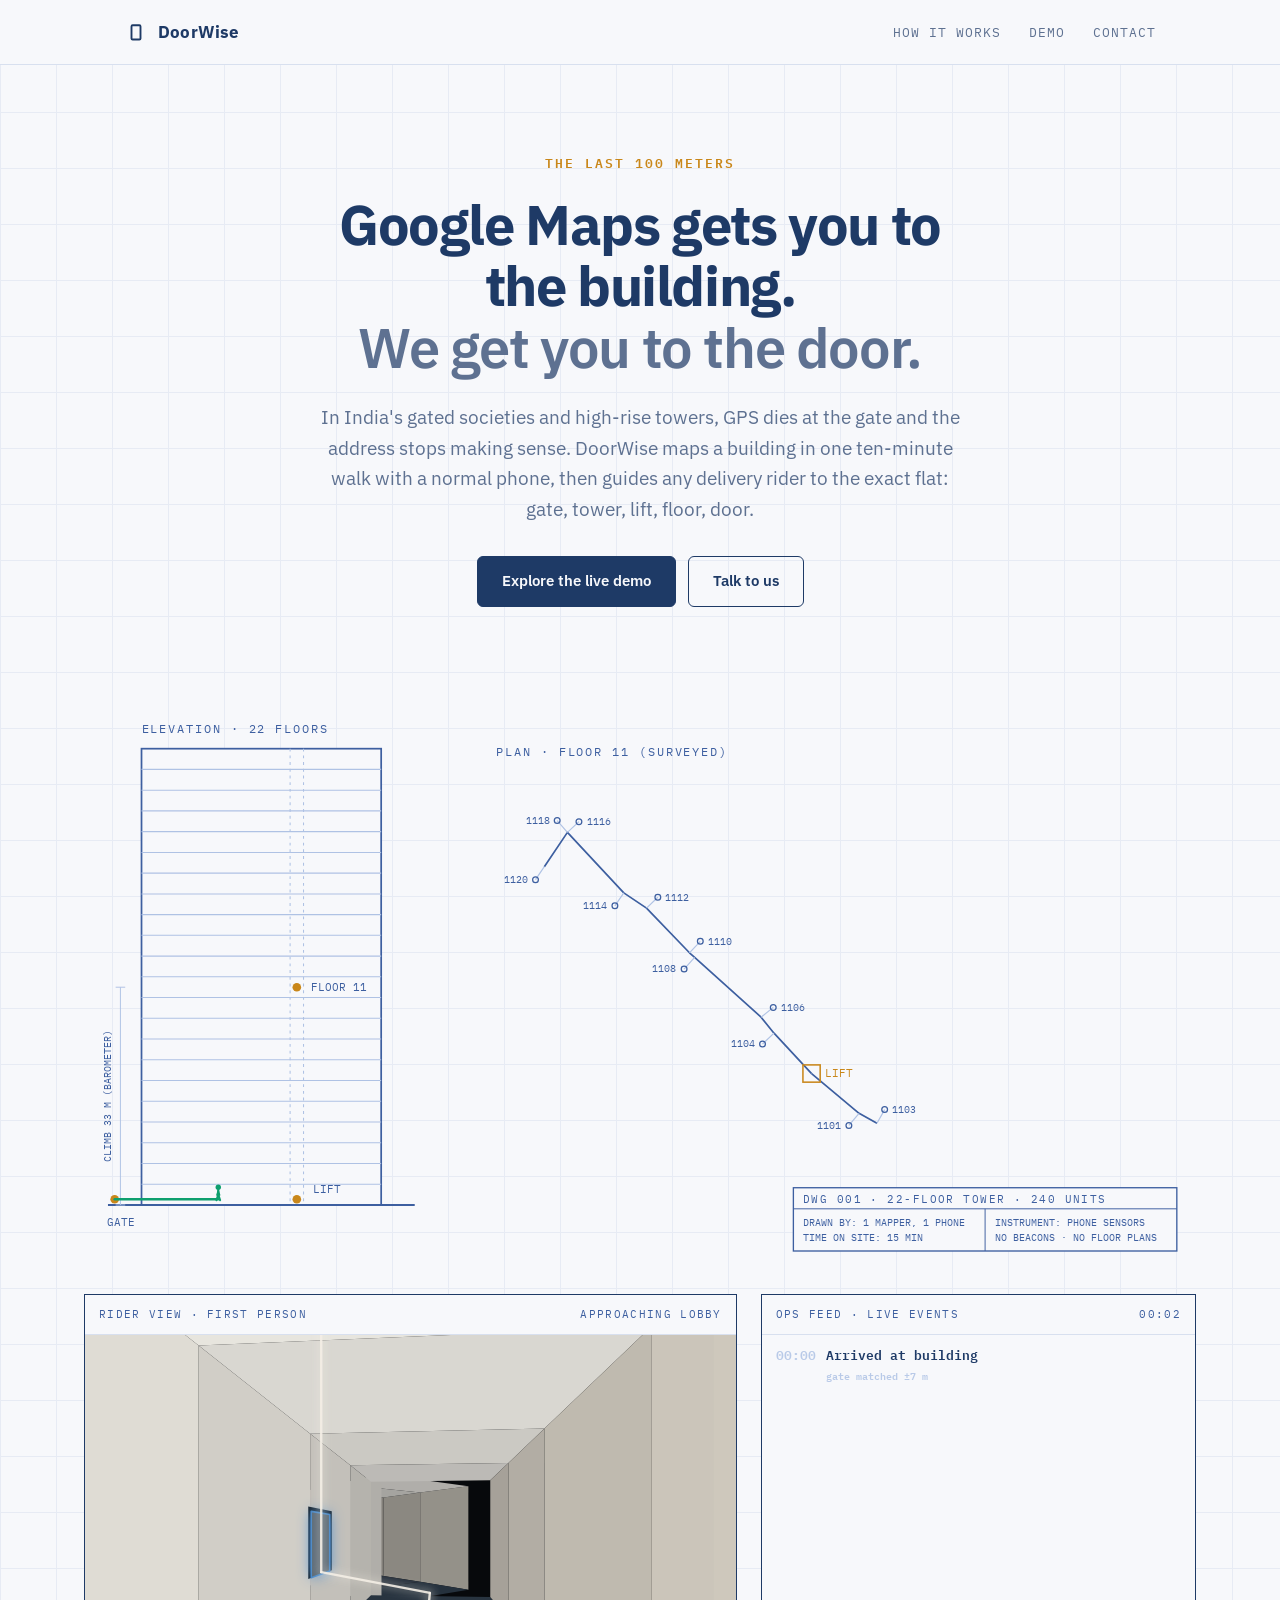
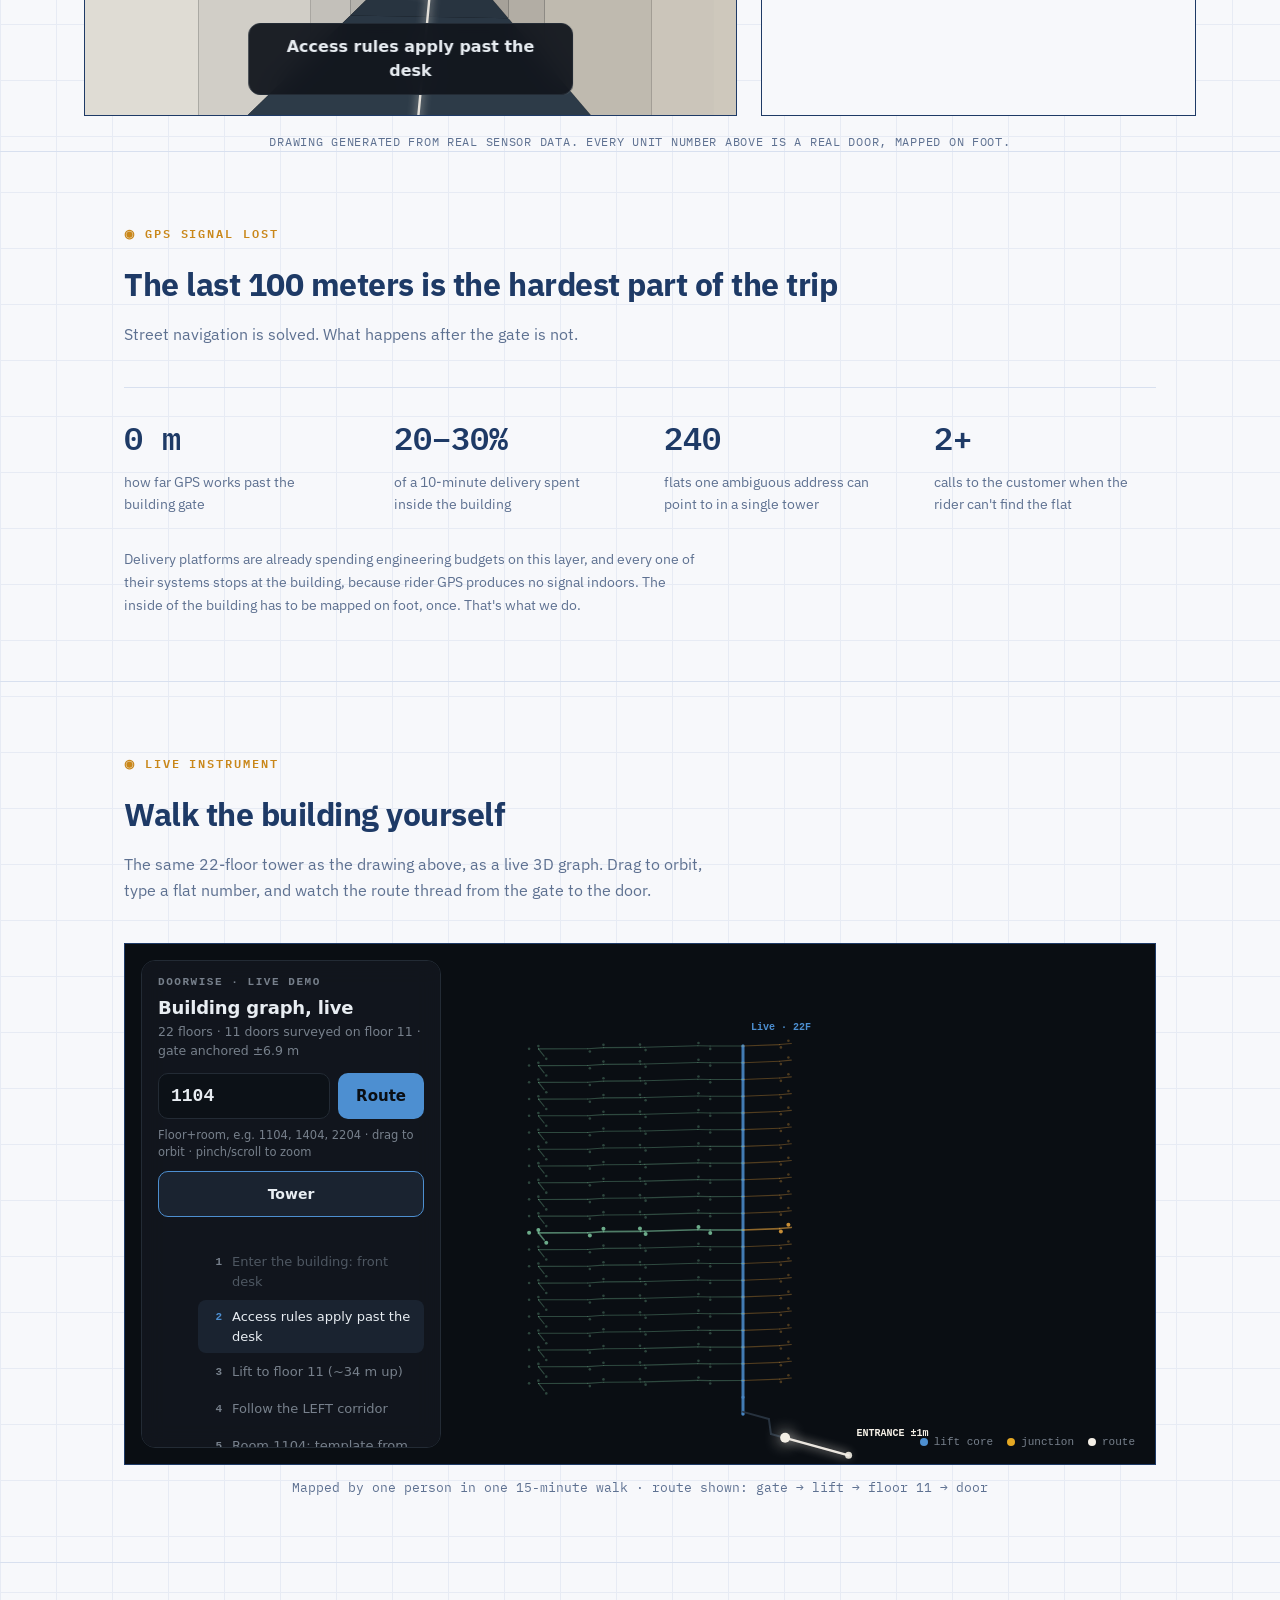
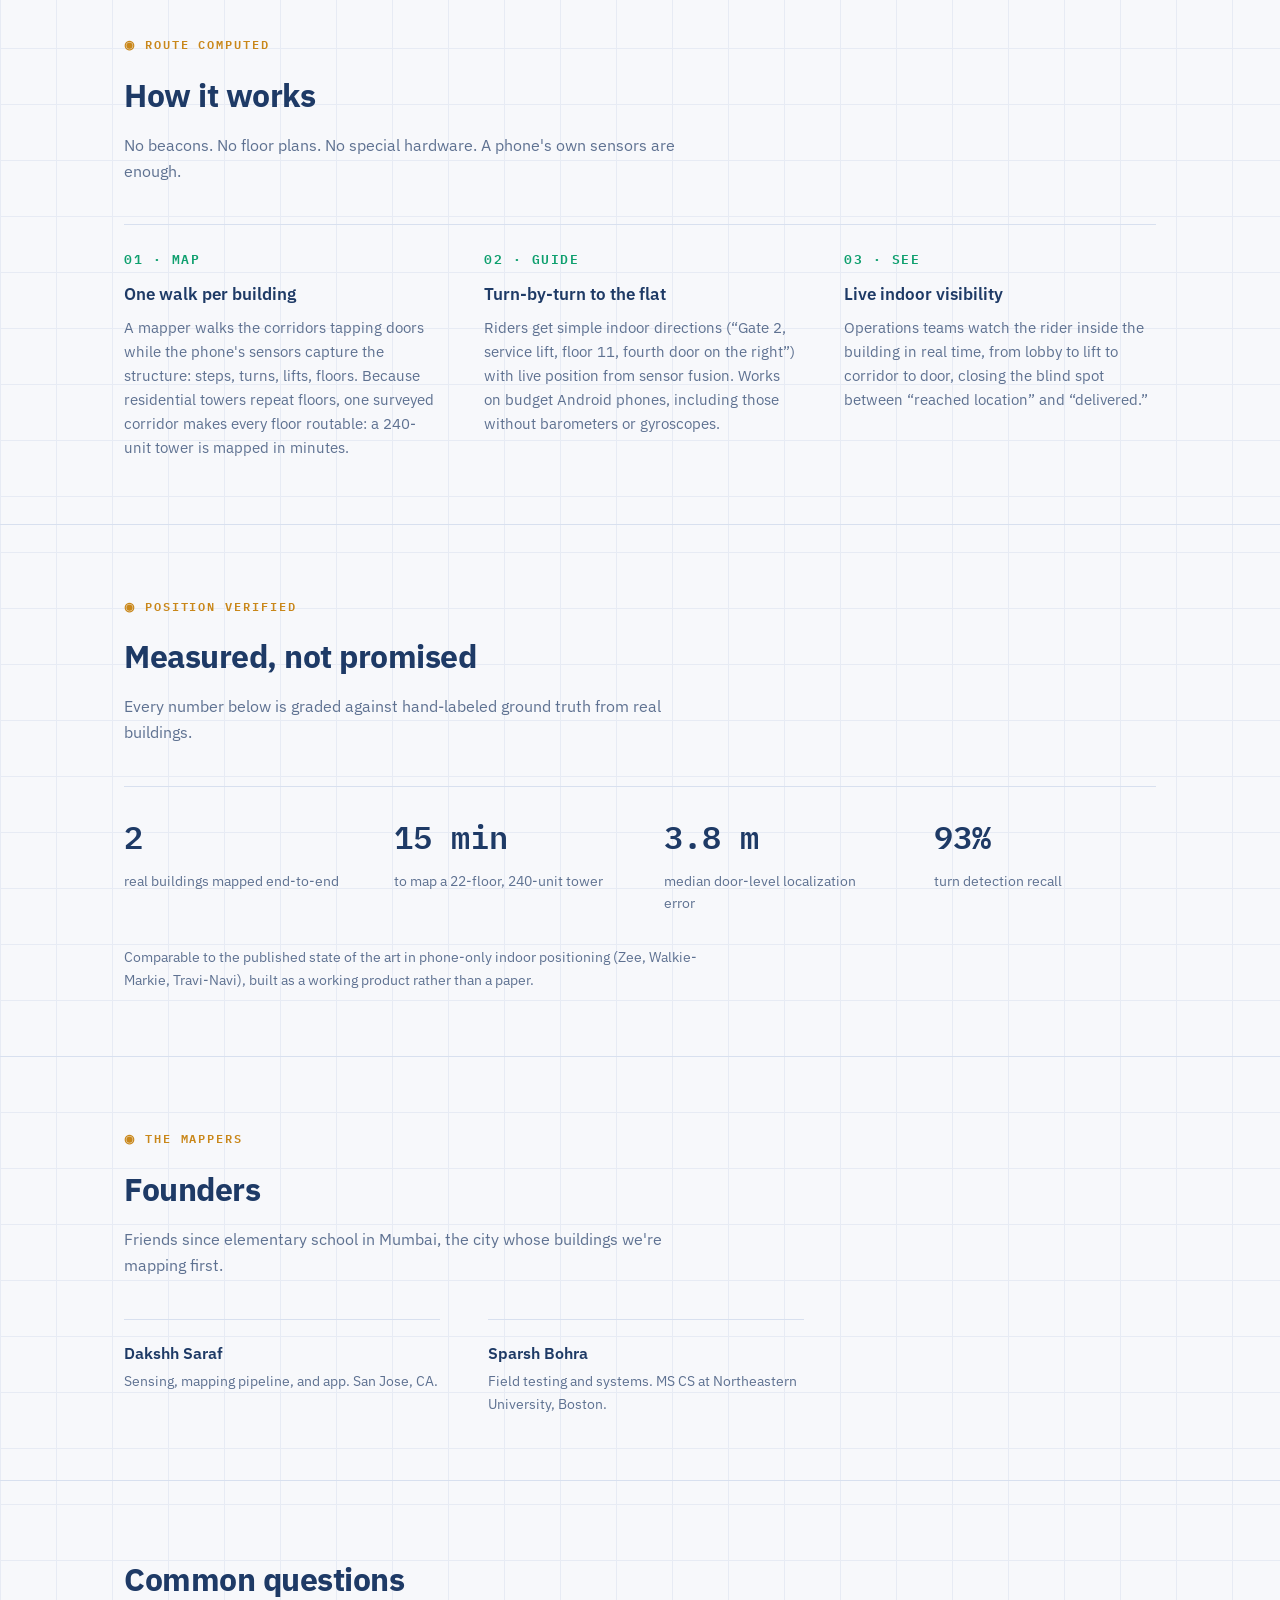
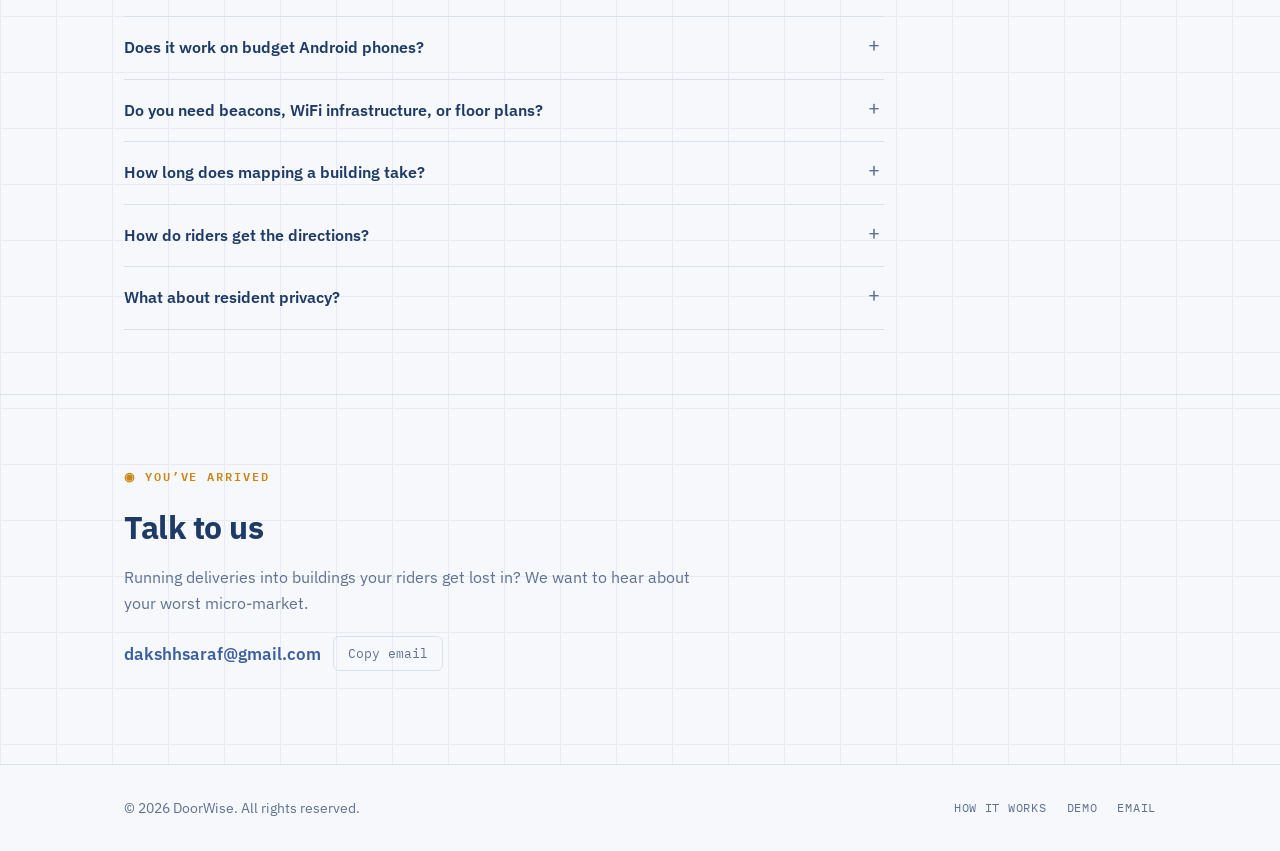
==== index.html @ 664048ac "Walking figure instead of dot, slower lobby phase Co-Authored-By: Claude Fable 5 <noreply@anthropic." ====
<!DOCTYPE html>
<html lang="en">
<head>
<meta charset="utf-8">
<meta name="viewport" content="width=device-width, initial-scale=1">
<title>DoorWise, indoor navigation for deliveries</title>
<meta name="description" content="Google Maps gets you to the building. DoorWise gets you to the door. We map high-rise buildings in one 10-minute phone walk and give delivery riders turn-by-turn indoor navigation to the exact flat.">
<meta property="og:title" content="DoorWise, indoor navigation for deliveries">
<meta property="og:description" content="Google Maps gets you to the building. We get you to the door. Turn-by-turn indoor navigation for the last 100 meters of every delivery.">
<meta property="og:type" content="website">
<meta property="og:image" content="https://dsaraf-hub.github.io/doorwise-site/og.png">
<link rel="preconnect" href="https://fonts.googleapis.com">
<link rel="preconnect" href="https://fonts.gstatic.com" crossorigin>
<link href="https://fonts.googleapis.com/css2?family=IBM+Plex+Mono:wght@400;500;600&family=IBM+Plex+Sans:wght@400;500;600;700&display=swap" rel="stylesheet">
<link rel="icon" href="data:image/svg+xml,%3Csvg xmlns='http://www.w3.org/2000/svg' viewBox='0 0 64 64'%3E%3Crect width='64' height='64' rx='14' fill='%23F7F8FB'/%3E%3Crect x='20' y='14' width='24' height='38' rx='3' fill='none' stroke='%233D5FA0' stroke-width='4'/%3E%3Ccircle cx='38' cy='34' r='3.5' fill='%230E9F6E'/%3E%3C/svg%3E">
<style>
:root{
  --paper:#F7F8FB; --grid:#E7EBF4; --ink:#1E3A66; --ink2:#3D5FA0;
  --faint:#B9CAE8; --muted:#5E7191; --route:#0E9F6E; --amber:#C9871A; --line:#D8E0EF;
}
*{box-sizing:border-box;margin:0;padding:0}
html{scroll-behavior:smooth}
body{
  background:var(--paper); color:var(--ink);
  background-image:linear-gradient(var(--grid) 1px, transparent 1px),linear-gradient(90deg, var(--grid) 1px, transparent 1px);
  background-size:56px 56px;
  font:16px/1.65 "IBM Plex Sans",-apple-system,BlinkMacSystemFont,"Segoe UI",Roboto,Helvetica,Arial,sans-serif;
  overflow-x:clip;
}
a{color:var(--ink2);text-decoration:none}
a:hover{text-decoration:underline}
a:focus-visible,button:focus-visible,summary:focus-visible{outline:2px solid var(--ink2);outline-offset:3px}
.wrap{max-width:1080px;margin:0 auto;padding:0 24px}
.mono{font-family:"IBM Plex Mono",monospace}

header{position:sticky;top:0;z-index:10;background:var(--paper);border-bottom:1px solid var(--line)}
.nav{display:flex;align-items:center;justify-content:space-between;height:64px}
.logo{display:flex;align-items:center;gap:10px;font-weight:700;font-size:17px;color:var(--ink);letter-spacing:.2px}
.logo:hover{text-decoration:none}
.nav-links{display:flex;gap:28px;font-family:"IBM Plex Mono",monospace;font-size:12.5px;letter-spacing:.08em;text-transform:uppercase}
.nav-links a{color:var(--muted)}
.nav-links a:hover{color:var(--ink);text-decoration:none}

.hero{padding:88px 0 32px;text-align:center}
.kicker{font-family:"IBM Plex Mono",monospace;color:var(--amber);font-size:12.5px;font-weight:600;letter-spacing:.16em;text-transform:uppercase;margin-bottom:20px}
h1{font-size:clamp(32px,5.4vw,56px);line-height:1.1;font-weight:700;letter-spacing:-.025em;max-width:20ch;margin:0 auto}
h1 .dim{color:var(--muted);font-weight:600}
.sub{color:var(--muted);font-size:clamp(16px,2.2vw,18.5px);max-width:60ch;margin:24px auto 32px}
.cta-row{display:flex;gap:12px;flex-wrap:wrap;justify-content:center}
.btn{display:inline-block;padding:12px 24px;border-radius:6px;font-weight:600;font-size:15px;border:1.5px solid var(--ink)}
.btn-primary{background:var(--ink);color:var(--paper)}
.btn-primary:hover{background:var(--ink2);border-color:var(--ink2);text-decoration:none}
.btn-ghost{color:var(--ink)}
.btn-ghost:hover{border-color:var(--ink2);color:var(--ink2);text-decoration:none}

.drawing{margin:56px auto 0;max-width:1160px;padding:0 24px}
.drawing svg{width:100%;height:auto;display:block}
.journey{display:grid;grid-template-columns:3fr 2fr;gap:24px;margin-top:24px}
.fpv-box,.feed-box{border:1.5px solid var(--ink);background:var(--paper)}
.fpv-head{display:flex;justify-content:space-between;font-family:"IBM Plex Mono",monospace;font-size:11px;letter-spacing:.12em;color:var(--ink2);padding:10px 14px;border-bottom:1px solid var(--line)}
#fpv{display:block;width:100%;height:380px;border:0;background:#070A10}
#feed{list-style:none;padding:10px 14px;font-family:"IBM Plex Mono",monospace;font-size:12.5px;display:flex;flex-direction:column;gap:9px;min-height:200px}
#feed li{color:var(--muted);display:flex;gap:10px;align-items:baseline}
#feed li.new{color:var(--ink);font-weight:600}
#feed li.done{color:var(--route)}
#feed .tt{color:var(--faint);flex:none}
@media (max-width:860px){.journey{grid-template-columns:1fr}}
.drawing-cap{font-family:"IBM Plex Mono",monospace;color:var(--muted);font-size:12px;letter-spacing:.06em;text-align:center;margin-top:16px;text-transform:uppercase}

section{padding:72px 0 64px;border-top:1px solid var(--line)}
.wp{font-family:"IBM Plex Mono",monospace;color:var(--amber);font-size:12px;font-weight:600;letter-spacing:.16em;text-transform:uppercase;margin-bottom:14px}
.wp::before{content:"\25C9  "}
h2{font-size:clamp(24px,3.4vw,32px);letter-spacing:-.015em;margin-bottom:10px;font-weight:700}
.lede{color:var(--muted);max-width:60ch;margin-bottom:40px}

.demo-frame{border:1.5px solid var(--ink);overflow:hidden;background:#070A10}
.demo-frame iframe{display:block;width:100%;height:520px;border:0}
.demo-cap{font-family:"IBM Plex Mono",monospace;color:var(--muted);font-size:12.5px;padding:12px 2px 0;text-align:center}

.steps{display:grid;grid-template-columns:repeat(3,1fr);gap:48px;border-top:1px solid var(--line)}
.step{padding-top:24px}
.step .n{font-family:"IBM Plex Mono",monospace;color:var(--route);font-weight:600;font-size:12.5px;letter-spacing:.12em;margin-bottom:10px}
.step h3{font-size:17px;margin-bottom:8px;font-weight:600}
.step p{color:var(--muted);font-size:14.5px}

.proof{display:grid;grid-template-columns:repeat(4,1fr);gap:48px;border-top:1px solid var(--line)}
.stat{padding-top:24px}
.stat .v{font-family:"IBM Plex Mono",monospace;font-size:32px;font-weight:600;color:var(--ink);font-variant-numeric:tabular-nums}
.stat .l{color:var(--muted);font-size:13.5px;margin-top:6px}
.proof-note{color:var(--muted);font-size:14px;margin-top:32px;max-width:72ch}

.founders{display:grid;grid-template-columns:1fr 1fr;gap:48px;max-width:680px}
.founder{border-top:1px solid var(--line);padding-top:20px}
.founder h3{font-size:16px;font-weight:600}
.founder p{color:var(--muted);font-size:14px;margin-top:4px}

.faq-list{max-width:760px;border-top:1px solid var(--line)}
.faq-list details{border-bottom:1px solid var(--line)}
.faq-list summary{cursor:pointer;font-weight:600;font-size:15.5px;padding:18px 40px 18px 0;list-style:none;position:relative}
.faq-list summary::-webkit-details-marker{display:none}
.faq-list summary::after{content:"+";position:absolute;right:4px;color:var(--muted);font-weight:400;font-size:20px;line-height:1;top:18px}
.faq-list details[open] summary::after{content:"\2212"}
.faq-list details p{color:var(--muted);font-size:14.5px;padding:0 0 20px;max-width:62ch}

.contact-card{max-width:680px}
.contact-row{display:flex;gap:12px;flex-wrap:wrap;align-items:center;margin-top:20px}
.email-link{font-size:17px;font-weight:600}
.copy-btn{background:none;border:1.5px solid var(--line);color:var(--muted);border-radius:6px;padding:8px 14px;font-size:13px;cursor:pointer;font-family:"IBM Plex Mono",monospace}
.copy-btn:hover{border-color:var(--ink2);color:var(--ink)}
.copy-msg{font-size:13.5px;min-height:1.4em;margin-top:10px}
.copy-msg.ok{color:var(--route)}
.copy-msg.err{color:#B4232A}

footer{border-top:1px solid var(--line);padding:32px 0;color:var(--muted);font-size:13.5px;background:var(--paper)}
.foot{display:flex;justify-content:space-between;gap:16px;flex-wrap:wrap;align-items:center}
.foot-links{display:flex;gap:20px;font-family:"IBM Plex Mono",monospace;font-size:12px;letter-spacing:.06em;text-transform:uppercase}
.foot-links a{color:var(--muted)}
.foot-links a:hover{color:var(--ink)}

@media (max-width:760px){
  .nav-links{gap:14px;font-size:11px}
  .hero{padding:56px 0 24px}
  .demo-frame iframe{height:400px}
  .steps{grid-template-columns:1fr;gap:8px}
  .proof{grid-template-columns:1fr 1fr;gap:24px}
  .founders{grid-template-columns:1fr;gap:20px}
  .foot{flex-direction:column;align-items:flex-start}
  section{padding:56px 0 48px}
}
@media (prefers-reduced-motion: reduce){ html{scroll-behavior:auto} }
</style>
</head>
<body>

<header>
  <div class="wrap nav">
    <a class="logo" href="./" aria-label="DoorWise home">
      <svg width="24" height="24" viewBox="0 0 64 64" aria-hidden="true"><rect x="20" y="14" width="24" height="38" rx="3" fill="none" stroke="#1E3A66" stroke-width="5"/></svg>
      DoorWise
    </a>
    <nav class="nav-links" aria-label="Main">
      <a href="#how">How it works</a>
      <a href="#demo">Demo</a>
      <a href="#contact">Contact</a>
    </nav>
  </div>
</header>

<main>
  <div class="hero wrap">
    <div class="kicker">The last 100 meters</div>
    <h1>Google Maps gets you to the building.<br><span class="dim">We get you to the door.</span></h1>
    <p class="sub">In India's gated societies and high-rise towers, GPS dies at the gate and the
    address stops making sense. DoorWise maps a building in one ten-minute walk with a normal
    phone, then guides any delivery rider to the exact flat: gate, tower, lift, floor, door.</p>
    <div class="cta-row">
      <a class="btn btn-primary" href="#demo">Explore the live demo</a>
      <a class="btn btn-ghost" href="#contact">Talk to us</a>
    </div>
  </div>

  <div class="drawing" aria-hidden="false">
<svg id="bp" viewBox="0 0 1160 600" xmlns="http://www.w3.org/2000/svg" role="img" aria-label="Blueprint of a real 22-floor tower mapped by DoorWise: elevation with lift route and floor 11 plan with numbered doors">
<rect x="60" y="56" width="250" height="476" fill="#F7F8FB" stroke="#3D5FA0" stroke-width="1.8"/>
<line x1="60" y1="510.4" x2="310" y2="510.4" stroke="#AFC2E4" stroke-width="1.1"/>
<line x1="60" y1="488.7" x2="310" y2="488.7" stroke="#AFC2E4" stroke-width="1.1"/>
<line x1="60" y1="467.1" x2="310" y2="467.1" stroke="#AFC2E4" stroke-width="1.1"/>
<line x1="60" y1="445.5" x2="310" y2="445.5" stroke="#AFC2E4" stroke-width="1.1"/>
<line x1="60" y1="423.8" x2="310" y2="423.8" stroke="#AFC2E4" stroke-width="1.1"/>
<line x1="60" y1="402.2" x2="310" y2="402.2" stroke="#AFC2E4" stroke-width="1.1"/>
<line x1="60" y1="380.5" x2="310" y2="380.5" stroke="#AFC2E4" stroke-width="1.1"/>
<line x1="60" y1="358.9" x2="310" y2="358.9" stroke="#AFC2E4" stroke-width="1.1"/>
<line x1="60" y1="337.3" x2="310" y2="337.3" stroke="#AFC2E4" stroke-width="1.1"/>
<line x1="60" y1="315.6" x2="310" y2="315.6" stroke="#AFC2E4" stroke-width="1.1"/>
<line x1="60" y1="294.0" x2="310" y2="294.0" stroke="#AFC2E4" stroke-width="1.1"/>
<line x1="60" y1="272.4" x2="310" y2="272.4" stroke="#AFC2E4" stroke-width="1.1"/>
<line x1="60" y1="250.7" x2="310" y2="250.7" stroke="#AFC2E4" stroke-width="1.1"/>
<line x1="60" y1="229.1" x2="310" y2="229.1" stroke="#AFC2E4" stroke-width="1.1"/>
<line x1="60" y1="207.5" x2="310" y2="207.5" stroke="#AFC2E4" stroke-width="1.1"/>
<line x1="60" y1="185.8" x2="310" y2="185.8" stroke="#AFC2E4" stroke-width="1.1"/>
<line x1="60" y1="164.2" x2="310" y2="164.2" stroke="#AFC2E4" stroke-width="1.1"/>
<line x1="60" y1="142.5" x2="310" y2="142.5" stroke="#AFC2E4" stroke-width="1.1"/>
<line x1="60" y1="120.9" x2="310" y2="120.9" stroke="#AFC2E4" stroke-width="1.1"/>
<line x1="60" y1="99.3" x2="310" y2="99.3" stroke="#AFC2E4" stroke-width="1.1"/>
<line x1="60" y1="77.6" x2="310" y2="77.6" stroke="#AFC2E4" stroke-width="1.1"/>
<line x1="215.0" y1="56" x2="215.0" y2="532" stroke="#AFC2E4" stroke-width="1.1" stroke-dasharray="3 4"/>
<line x1="229.0" y1="56" x2="229.0" y2="532" stroke="#AFC2E4" stroke-width="1.1" stroke-dasharray="3 4"/>
<line x1="25" y1="532" x2="345" y2="532" stroke="#3D5FA0" stroke-width="2"/>
<circle cx="32" cy="526" r="4.5" fill="#C9871A"/>
<circle cx="222.0" cy="526" r="4.5" fill="#C9871A"/>
<circle cx="222.0" cy="304.8181818181818" r="4.5" fill="#C9871A"/>
<text x="24" y="554" font-family="IBM Plex Mono, monospace" font-size="11" fill="#3D5FA0">GATE</text>
<text x="239.0" y="520" font-family="IBM Plex Mono, monospace" font-size="11" fill="#3D5FA0">LIFT</text>
<text x="237.0" y="308.8181818181818" font-family="IBM Plex Mono, monospace" font-size="11" fill="#3D5FA0">FLOOR 11</text>
<line x1="38" y1="532" x2="38" y2="304.8181818181818" stroke="#AFC2E4" stroke-width="1"/>
<line x1="33" y1="304.8181818181818" x2="43" y2="304.8181818181818" stroke="#AFC2E4" stroke-width="1"/>
<line x1="33" y1="532" x2="43" y2="532" stroke="#AFC2E4" stroke-width="1"/>
<text x="28" y="418.4090909090909" font-family="IBM Plex Mono, monospace" font-size="10.5" fill="#3D5FA0" text-anchor="middle" transform="rotate(-90 28 418.4090909090909)">CLIMB 33 M (BAROMETER)</text>
<text x="60" y="40" font-family="IBM Plex Mono, monospace" font-size="12" fill="#3D5FA0" letter-spacing="2">ELEVATION &#183; 22 FLOORS</text>
<text x="430" y="64" font-family="IBM Plex Mono, monospace" font-size="12" fill="#3D5FA0" letter-spacing="2">PLAN &#183; FLOOR 11 (SURVEYED)</text>
<path d="M 759.0 394.9 L 719.8 352.8 L 706.3 336.1 L 637.0 273.7 L 631.6 268.9 L 586.8 222.3 L 563.1 206.4 L 504.3 143.3 L 504.3 143.3 L 480.2 179.1" fill="none" stroke="#3D5FA0" stroke-width="1.8" stroke-linejoin="round"/>
<line x1="719.8" y1="352.8" x2="707.8" y2="364.1" stroke="#AFC2E4" stroke-width="1.2"/>
<circle cx="707.8" cy="364.1" r="3" fill="none" stroke="#3D5FA0" stroke-width="1.3"/>
<text x="699.8" y="367.6" font-family="IBM Plex Mono, monospace" font-size="10.5" fill="#3D5FA0" text-anchor="end">1104</text>
<line x1="706.3" y1="336.1" x2="719.0" y2="325.9" stroke="#AFC2E4" stroke-width="1.2"/>
<circle cx="719.0" cy="325.9" r="3" fill="none" stroke="#3D5FA0" stroke-width="1.3"/>
<text x="727.0" y="329.4" font-family="IBM Plex Mono, monospace" font-size="10.5" fill="#3D5FA0" text-anchor="start">1106</text>
<line x1="637.0" y1="273.7" x2="626.0" y2="285.9" stroke="#AFC2E4" stroke-width="1.2"/>
<circle cx="626.0" cy="285.9" r="3" fill="none" stroke="#3D5FA0" stroke-width="1.3"/>
<text x="618.0" y="289.4" font-family="IBM Plex Mono, monospace" font-size="10.5" fill="#3D5FA0" text-anchor="end">1108</text>
<line x1="631.6" y1="268.9" x2="642.9" y2="256.9" stroke="#AFC2E4" stroke-width="1.2"/>
<circle cx="642.9" cy="256.9" r="3" fill="none" stroke="#3D5FA0" stroke-width="1.3"/>
<text x="650.9" y="260.4" font-family="IBM Plex Mono, monospace" font-size="10.5" fill="#3D5FA0" text-anchor="start">1110</text>
<line x1="586.8" y1="222.3" x2="598.6" y2="211.0" stroke="#AFC2E4" stroke-width="1.2"/>
<circle cx="598.6" cy="211.0" r="3" fill="none" stroke="#3D5FA0" stroke-width="1.3"/>
<text x="606.6" y="214.5" font-family="IBM Plex Mono, monospace" font-size="10.5" fill="#3D5FA0" text-anchor="start">1112</text>
<line x1="563.1" y1="206.4" x2="553.8" y2="219.9" stroke="#AFC2E4" stroke-width="1.2"/>
<circle cx="553.8" cy="219.9" r="3" fill="none" stroke="#3D5FA0" stroke-width="1.3"/>
<text x="545.8" y="223.4" font-family="IBM Plex Mono, monospace" font-size="10.5" fill="#3D5FA0" text-anchor="end">1114</text>
<line x1="504.3" y1="143.3" x2="516.3" y2="132.1" stroke="#AFC2E4" stroke-width="1.2"/>
<circle cx="516.3" cy="132.1" r="3" fill="none" stroke="#3D5FA0" stroke-width="1.3"/>
<text x="524.3" y="135.6" font-family="IBM Plex Mono, monospace" font-size="10.5" fill="#3D5FA0" text-anchor="start">1116</text>
<line x1="504.3" y1="143.3" x2="493.6" y2="131.0" stroke="#AFC2E4" stroke-width="1.2"/>
<circle cx="493.6" cy="131.0" r="3" fill="none" stroke="#3D5FA0" stroke-width="1.3"/>
<text x="485.6" y="134.5" font-family="IBM Plex Mono, monospace" font-size="10.5" fill="#3D5FA0" text-anchor="end">1118</text>
<line x1="480.2" y1="179.1" x2="471.0" y2="192.6" stroke="#AFC2E4" stroke-width="1.2"/>
<circle cx="471.0" cy="192.6" r="3" fill="none" stroke="#3D5FA0" stroke-width="1.3"/>
<text x="463.0" y="196.1" font-family="IBM Plex Mono, monospace" font-size="10.5" fill="#3D5FA0" text-anchor="end">1120</text>
<path d="M 759.0 394.9 L 808.5 436.4 L 827.2 446.8" fill="none" stroke="#3D5FA0" stroke-width="1.8" stroke-linejoin="round"/>
<line x1="808.5" y1="436.4" x2="797.9" y2="449.0" stroke="#AFC2E4" stroke-width="1.2"/>
<circle cx="797.9" cy="449.0" r="3" fill="none" stroke="#3D5FA0" stroke-width="1.3"/>
<text x="789.9" y="452.5" font-family="IBM Plex Mono, monospace" font-size="10.5" fill="#3D5FA0" text-anchor="end">1101</text>
<line x1="827.2" y1="446.8" x2="835.2" y2="432.5" stroke="#AFC2E4" stroke-width="1.2"/>
<circle cx="835.2" cy="432.5" r="3" fill="none" stroke="#3D5FA0" stroke-width="1.3"/>
<text x="843.2" y="436.0" font-family="IBM Plex Mono, monospace" font-size="10.5" fill="#3D5FA0" text-anchor="start">1103</text>
<rect x="749.9595079446439" y="385.869297796002" width="18" height="18" fill="none" stroke="#C9871A" stroke-width="1.6"/>
<text x="772.9595079446439" y="398.869297796002" font-family="IBM Plex Mono, monospace" font-size="11" fill="#C9871A">LIFT</text>

<rect x="740" y="514" width="400" height="66" fill="#F7F8FB" stroke="#3D5FA0" stroke-width="1.4"/>
<line x1="740" y1="536" x2="1140" y2="536" stroke="#3D5FA0" stroke-width="1"/>
<line x1="940.0" y1="536" x2="940.0" y2="580" stroke="#3D5FA0" stroke-width="1"/>
<text x="750" y="529.5" font-family="IBM Plex Mono, monospace" font-size="11" fill="#3D5FA0" letter-spacing="1.5">DWG 001 &#183; 22-FLOOR TOWER &#183; 240 UNITS</text>
<text x="750" y="554" font-family="IBM Plex Mono, monospace" font-size="10.5" fill="#3D5FA0">DRAWN BY: 1 MAPPER, 1 PHONE</text>
<text x="750" y="570" font-family="IBM Plex Mono, monospace" font-size="10.5" fill="#3D5FA0">TIME ON SITE: 15 MIN</text>
<text x="950.0" y="554" font-family="IBM Plex Mono, monospace" font-size="10.5" fill="#3D5FA0">INSTRUMENT: PHONE SENSORS</text>
<text x="950.0" y="570" font-family="IBM Plex Mono, monospace" font-size="10.5" fill="#3D5FA0">NO BEACONS &#183; NO FLOOR PLANS</text>
</svg>
    <div class="journey">
      <div class="fpv-box">
        <div class="fpv-head"><span>RIDER VIEW &#183; FIRST PERSON</span><span id="fpvPhase">APPROACHING</span></div>
        <iframe id="fpv" src="demo.html?fpv=1114" title="First-person view of the rider walking the mapped route" loading="lazy"></iframe>
      </div>
      <div class="feed-box">
        <div class="fpv-head"><span>OPS FEED &#183; LIVE EVENTS</span><span id="feedClock">00:00</span></div>
        <ol id="feed" aria-live="polite"></ol>
      </div>
    </div>
    <p class="drawing-cap">Drawing generated from real sensor data. Every unit number above is a real door, mapped on foot.</p>
  </div>
  <section id="problem">
    <div class="wrap">
      <div class="wp" aria-hidden="true">GPS signal lost</div>
      <h2>The last 100 meters is the hardest part of the trip</h2>
      <p class="lede">Street navigation is solved. What happens after the gate is not.</p>
      <div class="proof">
        <div class="stat"><div class="v">0 m</div><div class="l">how far GPS works past the building gate</div></div>
        <div class="stat"><div class="v">20&ndash;30%</div><div class="l">of a 10-minute delivery spent inside the building</div></div>
        <div class="stat"><div class="v">240</div><div class="l">flats one ambiguous address can point to in a single tower</div></div>
        <div class="stat"><div class="v">2+</div><div class="l">calls to the customer when the rider can't find the flat</div></div>
      </div>
      <p class="proof-note">Delivery platforms are already spending engineering budgets on this layer,
      and every one of their systems stops at the building, because rider GPS
      produces no signal indoors. The inside of the building has to be mapped on foot, once.
      That's what we do.</p>
    </div>
  </section>

  <section id="demo">
    <div class="wrap">
      <div class="wp" aria-hidden="true">Live instrument</div>
      <h2>Walk the building yourself</h2>
      <p class="lede">The same 22-floor tower as the drawing above, as a live 3D graph. Drag to
      orbit, type a flat number, and watch the route thread from the gate to the door.</p>
      <div class="demo-frame">
        <iframe src="demo.html" title="Interactive 3D map of a real building mapped by DoorWise" loading="lazy"></iframe>
      </div>
      <p class="demo-cap">Mapped by one person in one 15-minute walk &#183; route shown: gate &#8594; lift &#8594; floor 11 &#8594; door</p>
    </div>
  </section>

  <section id="how">
    <div class="wrap">
      <div class="wp" aria-hidden="true">Route computed</div>
      <h2>How it works</h2>
      <p class="lede">No beacons. No floor plans. No special hardware. A phone's own sensors are enough.</p>
      <div class="steps">
        <div class="step">
          <div class="n">01 · MAP</div>
          <h3>One walk per building</h3>
          <p>A mapper walks the corridors tapping doors while the phone's sensors capture the
          structure: steps, turns, lifts, floors. Because residential towers repeat floors, one
          surveyed corridor makes every floor routable: a 240-unit tower is mapped in minutes.</p>
        </div>
        <div class="step">
          <div class="n">02 · GUIDE</div>
          <h3>Turn-by-turn to the flat</h3>
          <p>Riders get simple indoor directions (“Gate 2, service lift, floor 11, fourth door on
          the right”) with live position from sensor fusion. Works on budget Android phones,
          including those without barometers or gyroscopes.</p>
        </div>
        <div class="step">
          <div class="n">03 · SEE</div>
          <h3>Live indoor visibility</h3>
          <p>Operations teams watch the rider inside the building in real time, from lobby to lift to
          corridor to door, closing the blind spot between “reached location” and “delivered.”</p>
        </div>
      </div>
    </div>
  </section>

  <section id="proof">
    <div class="wrap">
      <div class="wp" aria-hidden="true">Position verified</div>
      <h2>Measured, not promised</h2>
      <p class="lede">Every number below is graded against hand-labeled ground truth from real buildings.</p>
      <div class="proof">
        <div class="stat"><div class="v">2</div><div class="l">real buildings mapped end-to-end</div></div>
        <div class="stat"><div class="v">15 min</div><div class="l">to map a 22-floor, 240-unit tower</div></div>
        <div class="stat"><div class="v">3.8 m</div><div class="l">median door-level localization error</div></div>
        <div class="stat"><div class="v">93%</div><div class="l">turn detection recall</div></div>
      </div>
      <p class="proof-note">Comparable to the published state of the art in phone-only indoor
      positioning (Zee, Walkie-Markie, Travi-Navi), built as a working product rather than a paper.</p>
    </div>
  </section>

  <section id="founders">
    <div class="wrap">
      <div class="wp" aria-hidden="true">The mappers</div>
      <h2>Founders</h2>
      <p class="lede">Friends since elementary school in Mumbai, the city whose buildings we're mapping first.</p>
      <div class="founders">
        <div class="founder">
          <h3>Dakshh Saraf</h3>
          <p>Sensing, mapping pipeline, and app. San Jose, CA.</p>
        </div>
        <div class="founder">
          <h3>Sparsh Bohra</h3>
          <p>Field testing and systems. MS CS at Northeastern University, Boston.</p>
        </div>
      </div>
    </div>
  </section>

  <section id="faq">
    <div class="wrap">
      <h2>Common questions</h2>
      <div class="faq-list">
        <details>
          <summary>Does it work on budget Android phones?</summary>
          <p>Yes. It's designed for India's rider fleet first. Guidance degrades gracefully
          on phones without a barometer or gyroscope: we detect lifts from the accelerometer alone
          and fall back to step-and-compass guidance, so even entry-level devices get useful
          directions.</p>
        </details>
        <details>
          <summary>Do you need beacons, WiFi infrastructure, or floor plans?</summary>
          <p>No. One person walks the building once with a normal phone. The phone's own sensors
          (accelerometer, gyroscope, barometer, compass) capture the structure. Nothing
          is installed in the building.</p>
        </details>
        <details>
          <summary>How long does mapping a building take?</summary>
          <p>About 15 minutes for a 22-floor, 240-unit tower. Residential towers repeat their floor
          layout, so surveying one corridor makes every floor routable.</p>
        </details>
        <details>
          <summary>How do riders get the directions?</summary>
          <p>During pilots, through our app. At scale, guidance embeds into the platform's existing
          rider app, and the rider sees simple instructions ("Gate 2, service lift, floor 11,
          fourth door on the right") inside the flow they already use.</p>
        </details>
        <details>
          <summary>What about resident privacy?</summary>
          <p>We map corridors, lifts, and door numbers: the same information printed on the
          building's own signage. No cameras are required and nothing inside any home is recorded.</p>
        </details>
      </div>
    </div>
  </section>

  <section id="contact">
    <div class="wrap">
      <div class="contact-card">
        <div class="wp" aria-hidden="true">You’ve arrived</div>
        <h2>Talk to us</h2>
        <p class="lede" style="margin-bottom:0">Running deliveries into buildings your riders get lost in?
        We want to hear about your worst micro-market.</p>
        <div class="contact-row">
          <a class="email-link" href="mailto:dakshhsaraf@gmail.com">dakshhsaraf@gmail.com</a>
          <button class="copy-btn" id="copyBtn" type="button">Copy email</button>
        </div>
        <p class="copy-msg" id="copyMsg" role="status" aria-live="polite"></p>
      </div>
    </div>
  </section>
</main>

<footer>
  <div class="wrap foot">
    <div>&#169; 2026 DoorWise. All rights reserved.</div>
    <nav class="foot-links" aria-label="Footer">
      <a href="#how">How it works</a>
      <a href="#demo">Demo</a>
      <a href="mailto:dakshhsaraf@gmail.com">Email</a>
    </nav>
  </div>
</footer>

<script>
(() => {
  const J = {"elev": {"gate": [32, 526], "lift": [222.0, 526], "floor11": [222.0, 304.8]}, "plan": [[759.0, 394.9], [719.8, 352.8], [706.3, 336.1], [637.0, 273.7], [631.6, 268.9], [586.8, 222.3], [563.1, 206.4], [553.8, 219.9]], "passed": [{"u": "1104", "side": "L", "off": 8}, {"u": "1106", "side": "R", "off": 11}, {"u": "1108", "side": "L", "off": 24}, {"u": "1110", "side": "R", "off": 25}, {"u": "1112", "side": "R", "off": 34}], "target": "1114", "targetSide": "L", "targetPt": [553.8, 219.9]};
  const svg = document.getElementById('bp');
  const fpvFrame = document.getElementById('fpv');
  const feedEl = document.getElementById('feed'), clockEl = document.getElementById('feedClock'), phaseEl = document.getElementById('fpvPhase');
  if (!svg || !fpvFrame) return;
  const INK='#1E3A66', INK2='#3D5FA0', FAINT='#B9CAE8', ROUTE='#0E9F6E', AMBER='#C9871A', PAPER='#F7F8FB', MUTED='#5E7191';
  const NS='http://www.w3.org/2000/svg';
  const mk = (tag, attrs) => { const el = document.createElementNS(NS, tag); for (const k in attrs) el.setAttribute(k, attrs[k]); svg.appendChild(el); return el; };
  const trailE = mk('path', {fill:'none', stroke:ROUTE, 'stroke-width':2.6, 'stroke-linejoin':'round', 'stroke-linecap':'round', d:''});
  const trailP = mk('path', {fill:'none', stroke:ROUTE, 'stroke-width':2.6, 'stroke-linejoin':'round', 'stroke-linecap':'round', d:''});
  const rider = mk('g', {});
  rider.innerHTML = '<circle cy="-12.5" r="2.8" fill="#0E9F6E"/>'
    + '<line y1="-10" y2="-4.5" stroke="#0E9F6E" stroke-width="2.2" stroke-linecap="round"/>'
    + '<line id="rArmL" x1="0" y1="-8.5" x2="-3" y2="-4.5" stroke="#0E9F6E" stroke-width="1.8" stroke-linecap="round"/>'
    + '<line id="rArmR" x1="0" y1="-8.5" x2="3" y2="-4.5" stroke="#0E9F6E" stroke-width="1.8" stroke-linecap="round"/>'
    + '<line id="rLegL" x1="0" y1="-4.5" x2="-3" y2="1" stroke="#0E9F6E" stroke-width="2.2" stroke-linecap="round"/>'
    + '<line id="rLegR" x1="0" y1="-4.5" x2="3" y2="1" stroke="#0E9F6E" stroke-width="2.2" stroke-linecap="round"/>';
  const rLegL = rider.querySelector('#rLegL'), rLegR = rider.querySelector('#rLegR');
  const rArmL = rider.querySelector('#rArmL'), rArmR = rider.querySelector('#rArmR');
  function setRider(x, y, walking, t, face){
    const flip = face === 'L' ? -1 : 1;
    rider.setAttribute('transform', `translate(${x} ${y}) scale(${flip} 1)`);
    if (walking){
      const sw = Math.sin(t * 9) * 3.6;
      rLegL.setAttribute('x2', (-sw).toFixed(1)); rLegR.setAttribute('x2', sw.toFixed(1));
      rArmL.setAttribute('x2', (sw * 0.7).toFixed(1)); rArmR.setAttribute('x2', (-sw * 0.7).toFixed(1));
    } else {
      rLegL.setAttribute('x2', -1.6); rLegR.setAttribute('x2', 1.6);
      rArmL.setAttribute('x2', -2.2); rArmR.setAttribute('x2', 2.2);
    }
  }
  const ring  = mk('circle', {r:10, fill:'none', stroke:ROUTE, 'stroke-width':2, opacity:0});

  // timeline phases (seconds)
  const P = { gateEnd:4.8, liftIn:5.8, climbEnd:10.0, walkEnd:16.0, done:16.8, total:19.5 };
  const EVENTS = [
    {t:0.2,  txt:'Arrived at building', sub:'gate matched \u00B17 m'},
    {t:5.0,  txt:'Entered lift', sub:'lobby, 46 steps'},
    {t:10.0, txt:'Reached floor 11', sub:'barometer +33 m'},
    {t:10.8, txt:'Following LEFT corridor', sub:'turn detected'},
    {t:16.3, txt:'Delivered \u00B7 door ' + J.target, sub:'34 steps from lift', done:true},
  ];
  const planLens = []; let planTotal = 0;
  for (let i=1;i<J.plan.length;i++){ const d=Math.hypot(J.plan[i][0]-J.plan[i-1][0], J.plan[i][1]-J.plan[i-1][1]); planLens.push(d); planTotal+=d; }
  const lerp=(a,b,f)=>[a[0]+(b[0]-a[0])*f, a[1]+(b[1]-a[1])*f];
  const planAt = f => { let d=f*planTotal; for(let i=0;i<planLens.length;i++){ if(d<=planLens[i]) return lerp(J.plan[i],J.plan[i+1],d/planLens[i]); d-=planLens[i]; } return J.plan[J.plan.length-1]; };
  const planPathTo = f => { let d=f*planTotal, out='M '+J.plan[0][0]+' '+J.plan[0][1]; for(let i=0;i<planLens.length;i++){ if(d<=planLens[i]){ const p=lerp(J.plan[i],J.plan[i+1],d/planLens[i]); return out+' L '+p[0].toFixed(1)+' '+p[1].toFixed(1);} d-=planLens[i]; out+=' L '+J.plan[i+1][0]+' '+J.plan[i+1][1]; } return out; };
  const fmt = t => '00:' + String(Math.floor(t)).padStart(2,'0');


  function drawMap(t){
    const E=J.elev;
    if (t < P.gateEnd){
      const f=t/P.gateEnd, p=lerp(E.gate, E.lift, f);
      setRider(p[0], p[1], true, t, 'R');
      trailE.setAttribute('d',`M ${E.gate[0]} ${E.gate[1]} L ${p[0]} ${p[1]}`);
      trailP.setAttribute('d','');
      ring.setAttribute('opacity',0);
    } else if (t < P.climbEnd){
      const f=t<P.liftIn?0:(t-P.liftIn)/(P.climbEnd-P.liftIn), p=lerp(E.lift, E.floor11, f);
      setRider(p[0], p[1], false, t, 'R');
      trailE.setAttribute('d',`M ${E.gate[0]} ${E.gate[1]} L ${E.lift[0]} ${E.lift[1]} L ${p[0]} ${p[1]}`);
    } else if (t < P.walkEnd){
      const f=(t-P.climbEnd)/(P.walkEnd-P.climbEnd), p=planAt(f), pn=planAt(Math.min(1,f+0.02));
      setRider(p[0], p[1], true, t, pn[0] < p[0] ? 'L' : 'R');
      trailE.setAttribute('d',`M ${E.gate[0]} ${E.gate[1]} L ${E.lift[0]} ${E.lift[1]} L ${E.floor11[0]} ${E.floor11[1]}`);
      trailP.setAttribute('d', planPathTo(f));
    } else {
      const p=J.targetPt;
      setRider(p[0], p[1], false, t, 'L');
      trailP.setAttribute('d', planPathTo(1));
      ring.setAttribute('cx',p[0]); ring.setAttribute('cy',p[1]);
      const pulse=1+0.5*Math.sin((t-P.walkEnd)*6);
      ring.setAttribute('r',10*pulse); ring.setAttribute('opacity',0.8-0.3*pulse);
    }
  }

  function drawFeed(t){
    clockEl.textContent = fmt(Math.min(t, P.total));
    let html='';
    EVENTS.forEach((e,i) => {
      if (t >= e.t){
        const isNew = !EVENTS[i+1] || t < EVENTS[i+1].t;
        html += `<li class="${e.done?'done':(isNew?'new':'')}"><span class="tt">${fmt(e.t)}</span><span>${e.txt}<br><small style="color:var(--faint)">${e.sub}</small></span></li>`;
      }
    });
    feedEl.innerHTML = html;
  }

  function syncFP(t){
    try { fpvFrame.contentWindow.postMessage({dw:'t', t, P}, '*'); } catch(e){}
    phaseEl.textContent = t < P.gateEnd ? 'APPROACHING LOBBY'
      : t < P.climbEnd ? 'IN LIFT'
      : t < P.walkEnd ? 'CORRIDOR \u00B7 FLOOR 11' : 'DELIVERED';
  }
  const dbg = new URLSearchParams(location.search).get('t');
  if (dbg !== null){ const t=parseFloat(dbg)%P.total; drawMap(t); drawFeed(t); const w=()=>syncFP(t); fpvFrame.addEventListener('load', w); w(); return; }
  const reduced = matchMedia('(prefers-reduced-motion: reduce)').matches;
  if (reduced){ drawMap(P.total); drawFeed(P.total); const w=()=>syncFP(P.walkEnd); fpvFrame.addEventListener('load', w); w(); return; }
  let start=performance.now();
  (function loop(now){
    const t=((now-start)/1000)%P.total;
    drawMap(t); drawFeed(t); syncFP(t);
    requestAnimationFrame(loop);
  })(start);
})();
</script>
<script>
document.getElementById('copyBtn').addEventListener('click', async () => {
  const msg = document.getElementById('copyMsg');
  try {
    await navigator.clipboard.writeText('dakshhsaraf@gmail.com');
    msg.textContent = 'Email copied to clipboard.';
    msg.className = 'copy-msg ok';
  } catch (e) {
    msg.textContent = 'Could not copy automatically. Please select the address above.';
    msg.className = 'copy-msg err';
  }
  setTimeout(() => { msg.textContent = ''; }, 4000);
});
</script>

</body>
</html>
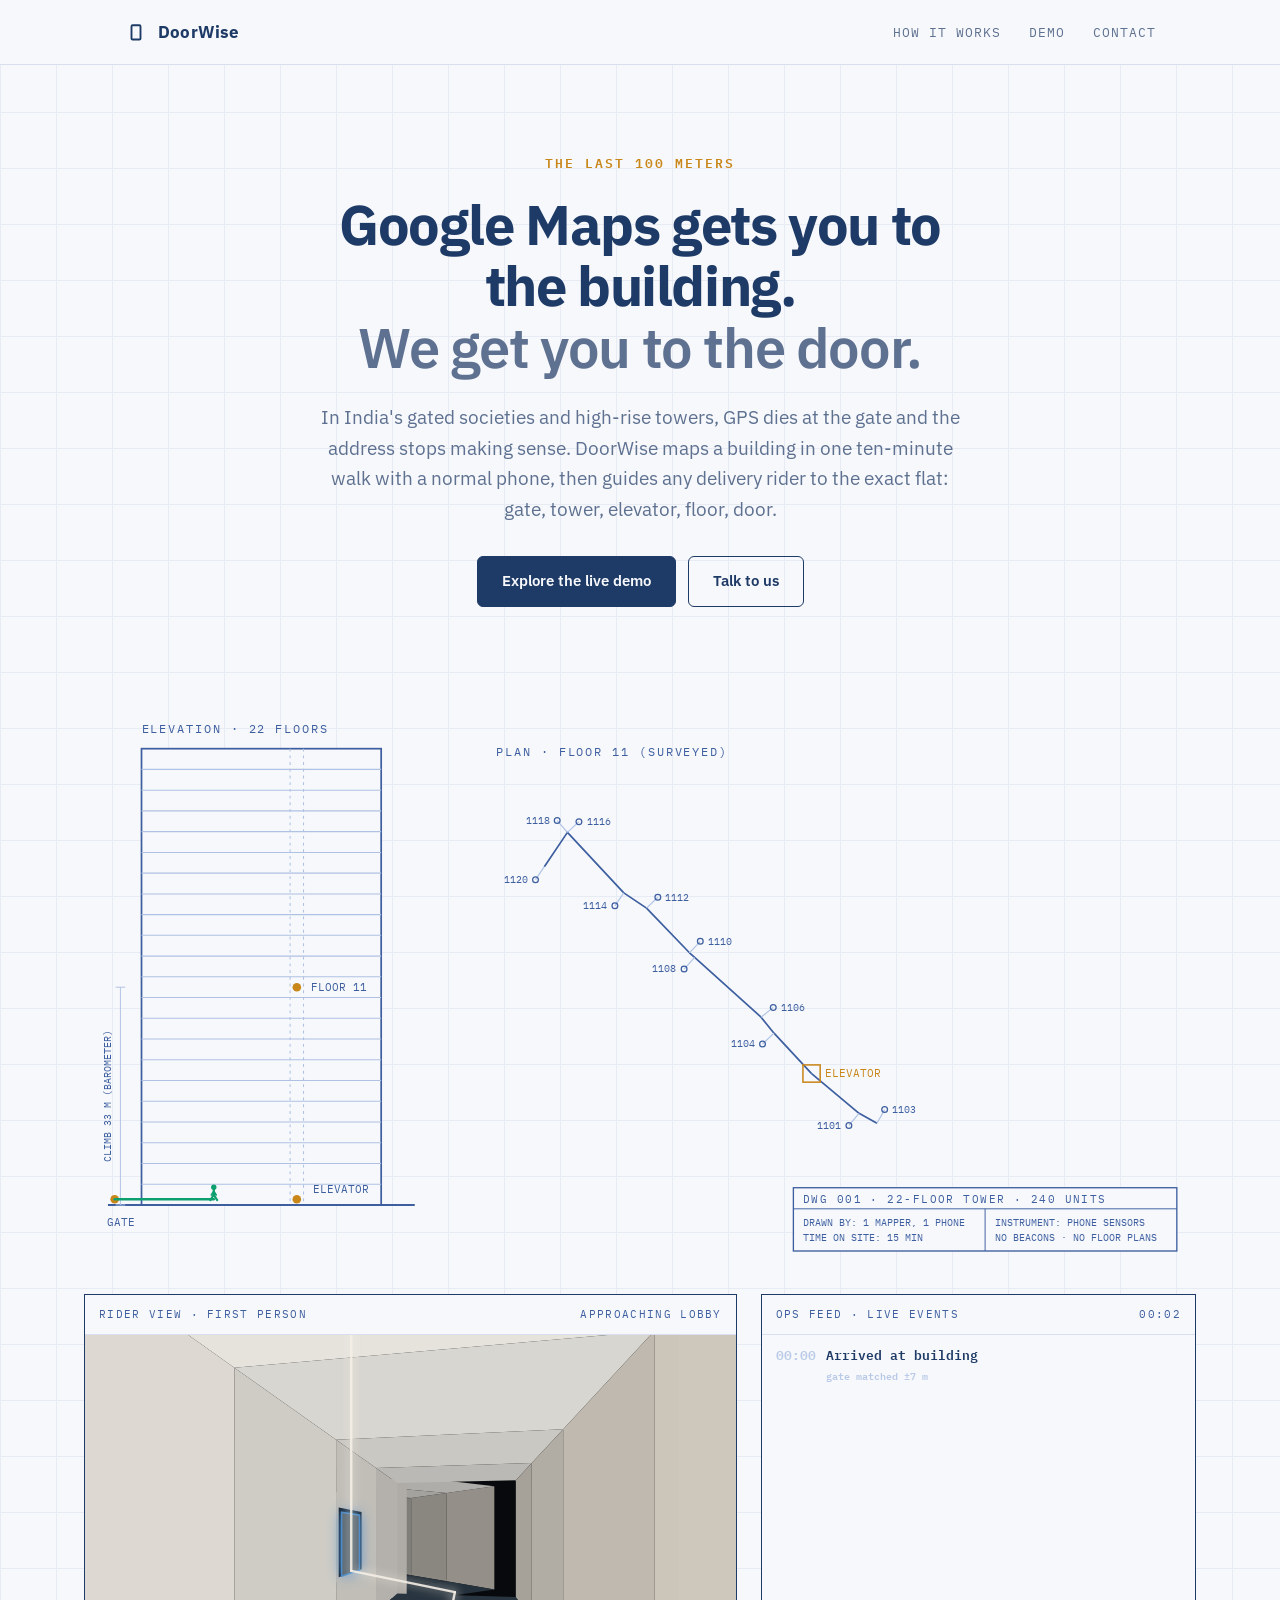
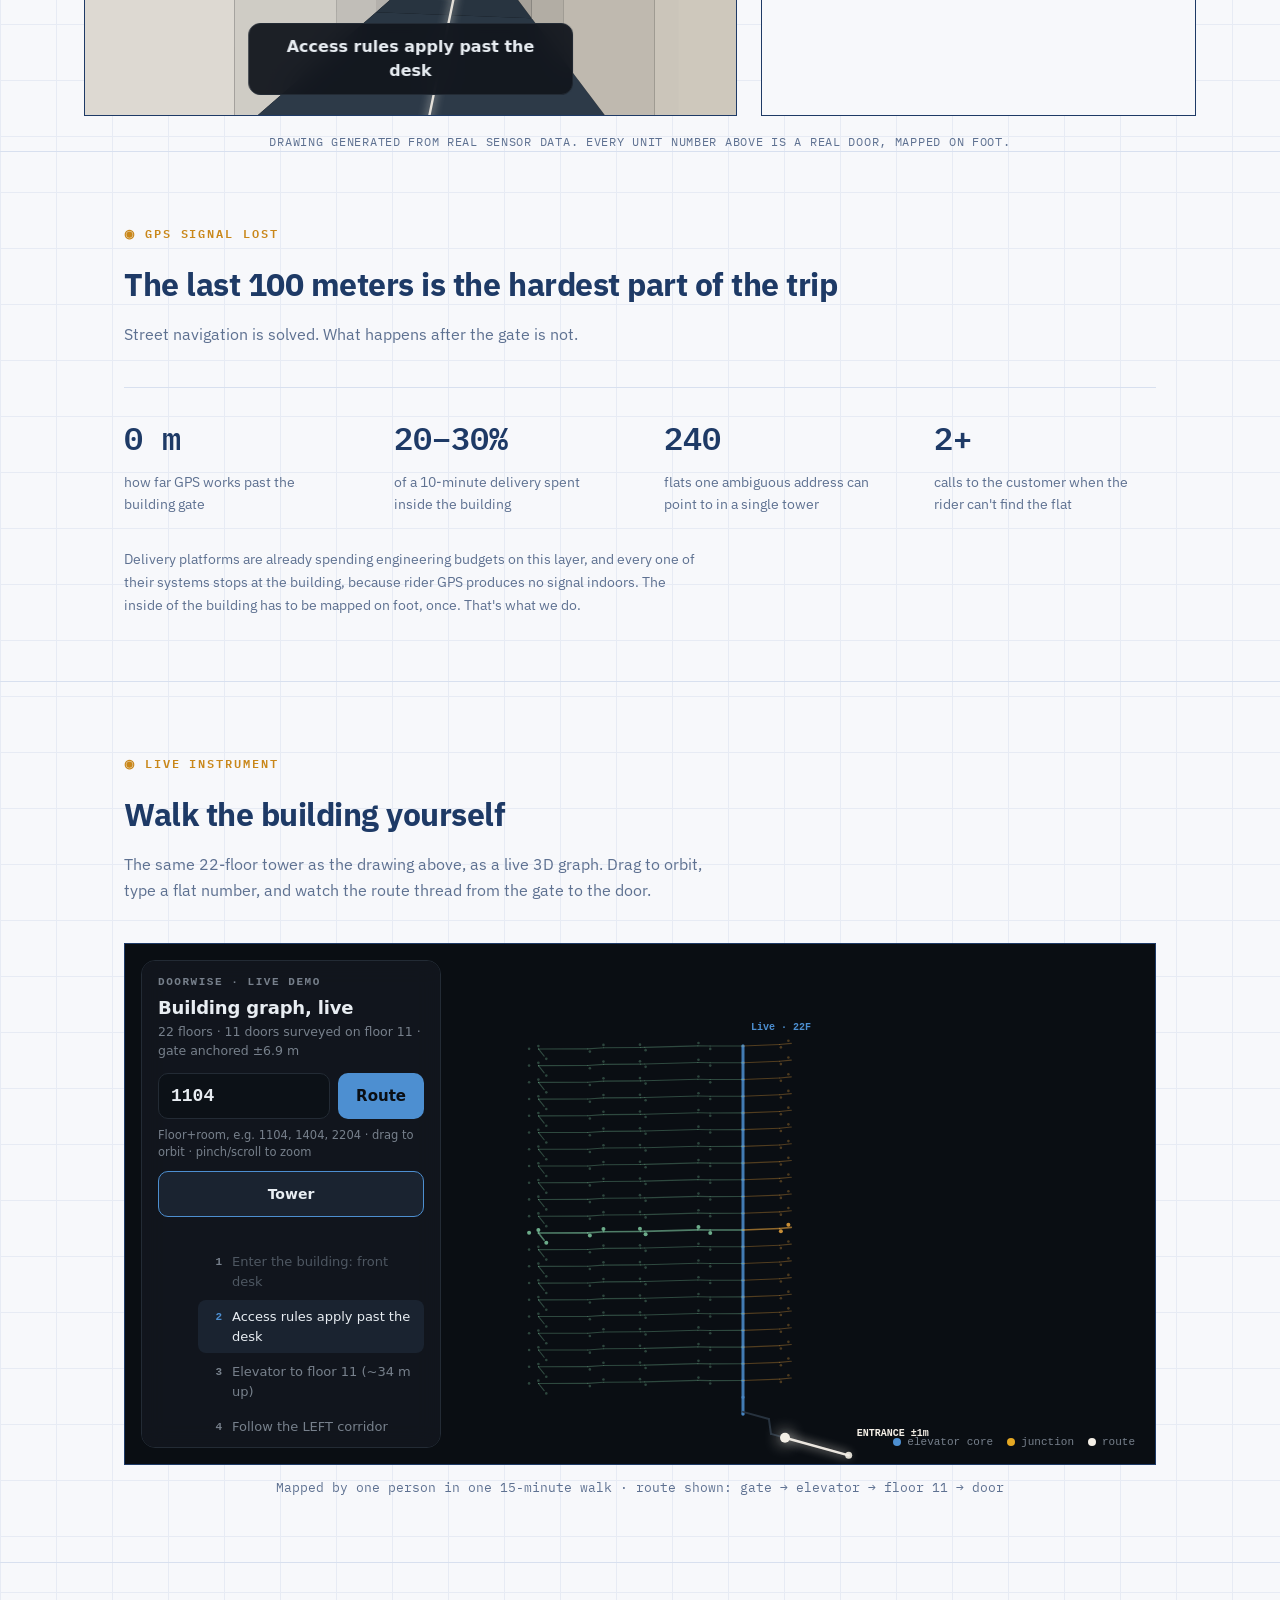
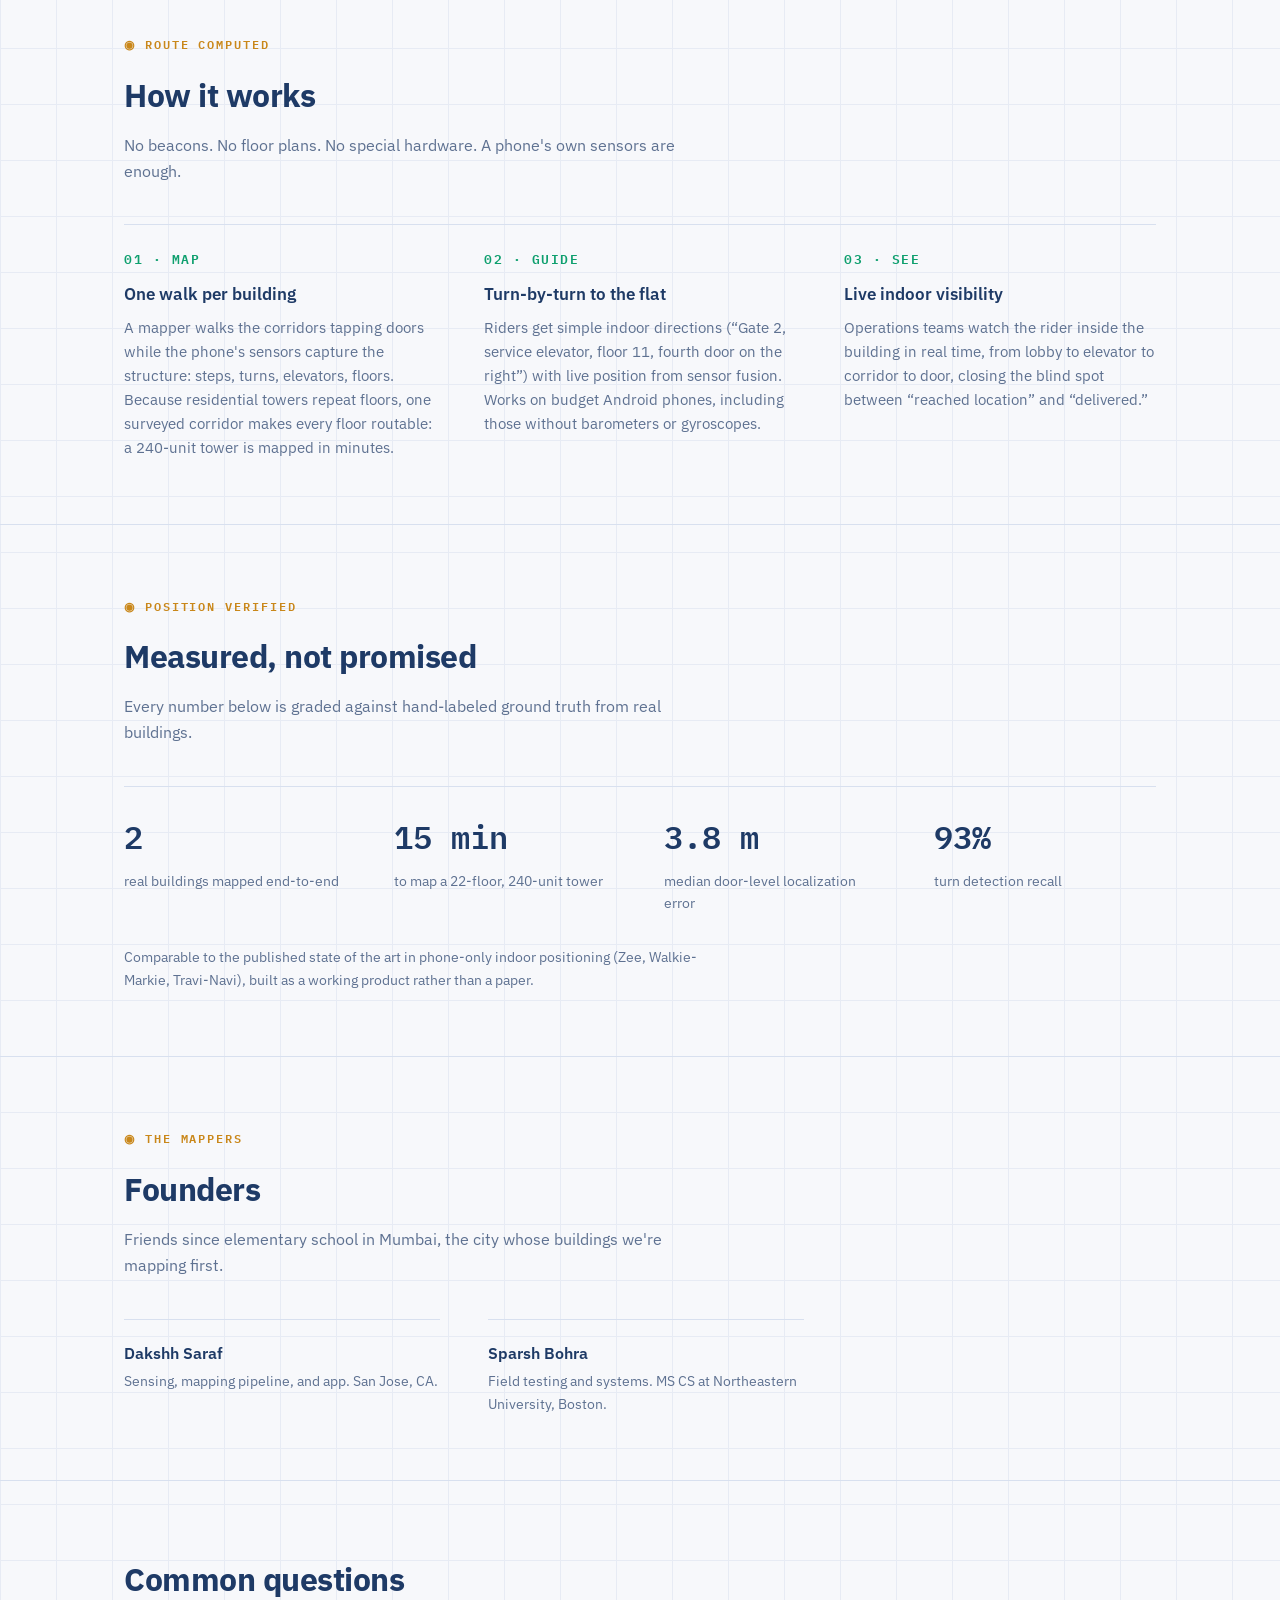
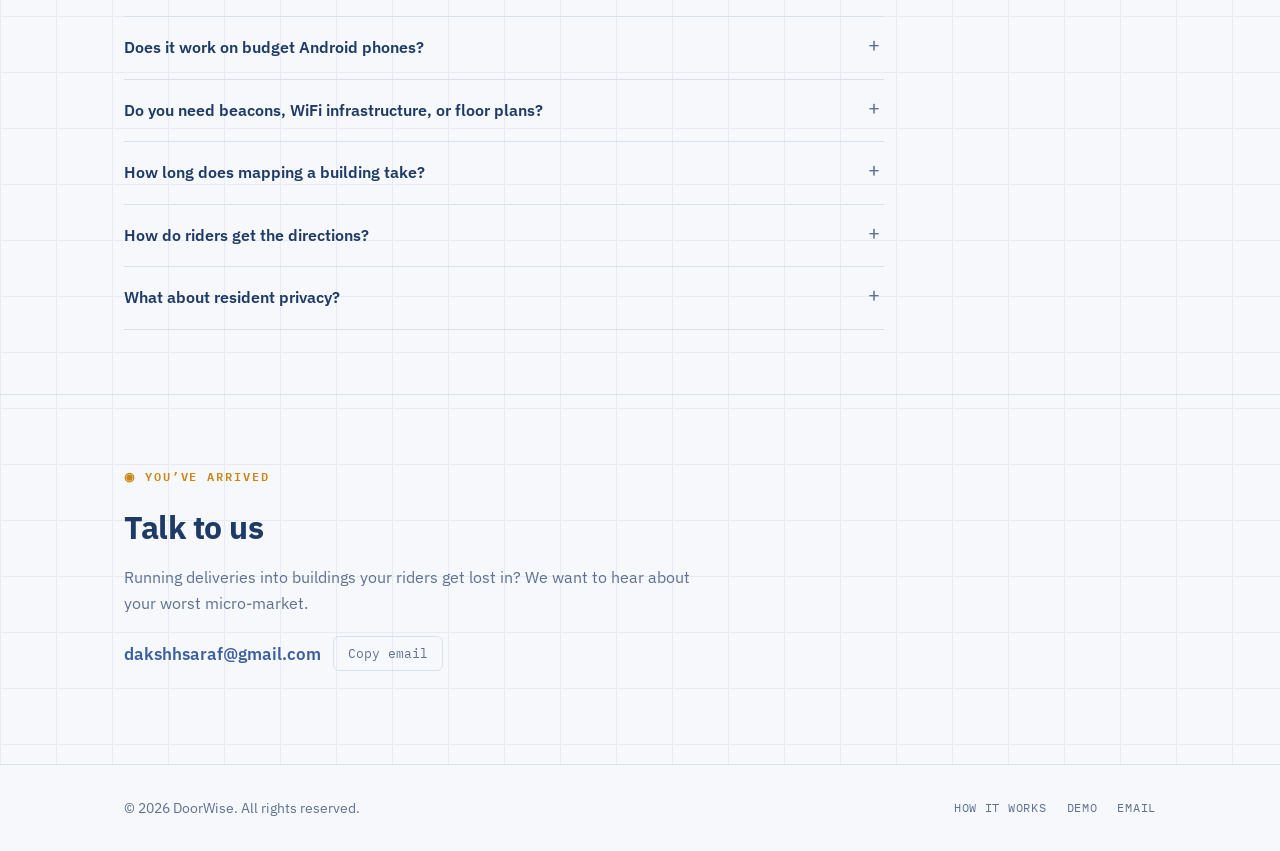
==== commit bf2188af: "Lift to elevator wording, person walks floor 11 in elevation Co-Authored-By: Claude Fable 5 <noreply" ====
--- a/index.html
+++ b/index.html
@@ -152,7 +152,7 @@
     <h1>Google Maps gets you to the building.<br><span class="dim">We get you to the door.</span></h1>
     <p class="sub">In India's gated societies and high-rise towers, GPS dies at the gate and the
     address stops making sense. DoorWise maps a building in one ten-minute walk with a normal
-    phone, then guides any delivery rider to the exact flat: gate, tower, lift, floor, door.</p>
+    phone, then guides any delivery rider to the exact flat: gate, tower, elevator, floor, door.</p>
     <div class="cta-row">
       <a class="btn btn-primary" href="#demo">Explore the live demo</a>
       <a class="btn btn-ghost" href="#contact">Talk to us</a>
@@ -160,7 +160,7 @@
   </div>
 
   <div class="drawing" aria-hidden="false">
-<svg id="bp" viewBox="0 0 1160 600" xmlns="http://www.w3.org/2000/svg" role="img" aria-label="Blueprint of a real 22-floor tower mapped by DoorWise: elevation with lift route and floor 11 plan with numbered doors">
+<svg id="bp" viewBox="0 0 1160 600" xmlns="http://www.w3.org/2000/svg" role="img" aria-label="Blueprint of a real 22-floor tower mapped by DoorWise: elevation with elevator route and floor 11 plan with numbered doors">
 <rect x="60" y="56" width="250" height="476" fill="#F7F8FB" stroke="#3D5FA0" stroke-width="1.8"/>
 <line x1="60" y1="510.4" x2="310" y2="510.4" stroke="#AFC2E4" stroke-width="1.1"/>
 <line x1="60" y1="488.7" x2="310" y2="488.7" stroke="#AFC2E4" stroke-width="1.1"/>
@@ -190,7 +190,7 @@
 <circle cx="222.0" cy="526" r="4.5" fill="#C9871A"/>
 <circle cx="222.0" cy="304.8181818181818" r="4.5" fill="#C9871A"/>
 <text x="24" y="554" font-family="IBM Plex Mono, monospace" font-size="11" fill="#3D5FA0">GATE</text>
-<text x="239.0" y="520" font-family="IBM Plex Mono, monospace" font-size="11" fill="#3D5FA0">LIFT</text>
+<text x="239.0" y="520" font-family="IBM Plex Mono, monospace" font-size="11" fill="#3D5FA0">ELEVATOR</text>
 <text x="237.0" y="308.8181818181818" font-family="IBM Plex Mono, monospace" font-size="11" fill="#3D5FA0">FLOOR 11</text>
 <line x1="38" y1="532" x2="38" y2="304.8181818181818" stroke="#AFC2E4" stroke-width="1"/>
 <line x1="33" y1="304.8181818181818" x2="43" y2="304.8181818181818" stroke="#AFC2E4" stroke-width="1"/>
@@ -234,7 +234,7 @@
 <circle cx="835.2" cy="432.5" r="3" fill="none" stroke="#3D5FA0" stroke-width="1.3"/>
 <text x="843.2" y="436.0" font-family="IBM Plex Mono, monospace" font-size="10.5" fill="#3D5FA0" text-anchor="start">1103</text>
 <rect x="749.9595079446439" y="385.869297796002" width="18" height="18" fill="none" stroke="#C9871A" stroke-width="1.6"/>
-<text x="772.9595079446439" y="398.869297796002" font-family="IBM Plex Mono, monospace" font-size="11" fill="#C9871A">LIFT</text>
+<text x="772.9595079446439" y="398.869297796002" font-family="IBM Plex Mono, monospace" font-size="11" fill="#C9871A">ELEVATOR</text>
 
 <rect x="740" y="514" width="400" height="66" fill="#F7F8FB" stroke="#3D5FA0" stroke-width="1.4"/>
 <line x1="740" y1="536" x2="1140" y2="536" stroke="#3D5FA0" stroke-width="1"/>
@@ -284,7 +284,7 @@
       <div class="demo-frame">
         <iframe src="demo.html" title="Interactive 3D map of a real building mapped by DoorWise" loading="lazy"></iframe>
       </div>
-      <p class="demo-cap">Mapped by one person in one 15-minute walk &#183; route shown: gate &#8594; lift &#8594; floor 11 &#8594; door</p>
+      <p class="demo-cap">Mapped by one person in one 15-minute walk &#183; route shown: gate &#8594; elevator &#8594; floor 11 &#8594; door</p>
     </div>
   </section>
 
@@ -298,20 +298,20 @@
           <div class="n">01 · MAP</div>
           <h3>One walk per building</h3>
           <p>A mapper walks the corridors tapping doors while the phone's sensors capture the
-          structure: steps, turns, lifts, floors. Because residential towers repeat floors, one
+          structure: steps, turns, elevators, floors. Because residential towers repeat floors, one
           surveyed corridor makes every floor routable: a 240-unit tower is mapped in minutes.</p>
         </div>
         <div class="step">
           <div class="n">02 · GUIDE</div>
           <h3>Turn-by-turn to the flat</h3>
-          <p>Riders get simple indoor directions (“Gate 2, service lift, floor 11, fourth door on
+          <p>Riders get simple indoor directions (“Gate 2, service elevator, floor 11, fourth door on
           the right”) with live position from sensor fusion. Works on budget Android phones,
           including those without barometers or gyroscopes.</p>
         </div>
         <div class="step">
           <div class="n">03 · SEE</div>
           <h3>Live indoor visibility</h3>
-          <p>Operations teams watch the rider inside the building in real time, from lobby to lift to
+          <p>Operations teams watch the rider inside the building in real time, from lobby to elevator to
           corridor to door, closing the blind spot between “reached location” and “delivered.”</p>
         </div>
       </div>
@@ -359,7 +359,7 @@
         <details>
           <summary>Does it work on budget Android phones?</summary>
           <p>Yes. It's designed for India's rider fleet first. Guidance degrades gracefully
-          on phones without a barometer or gyroscope: we detect lifts from the accelerometer alone
+          on phones without a barometer or gyroscope: we detect elevator rides from the accelerometer alone
           and fall back to step-and-compass guidance, so even entry-level devices get useful
           directions.</p>
         </details>
@@ -377,12 +377,12 @@
         <details>
           <summary>How do riders get the directions?</summary>
           <p>During pilots, through our app. At scale, guidance embeds into the platform's existing
-          rider app, and the rider sees simple instructions ("Gate 2, service lift, floor 11,
+          rider app, and the rider sees simple instructions ("Gate 2, service elevator, floor 11,
           fourth door on the right") inside the flow they already use.</p>
         </details>
         <details>
           <summary>What about resident privacy?</summary>
-          <p>We map corridors, lifts, and door numbers: the same information printed on the
+          <p>We map corridors, elevators, and door numbers: the same information printed on the
           building's own signage. No cameras are required and nothing inside any home is recorded.</p>
         </details>
       </div>
@@ -429,6 +429,7 @@
   const mk = (tag, attrs) => { const el = document.createElementNS(NS, tag); for (const k in attrs) el.setAttribute(k, attrs[k]); svg.appendChild(el); return el; };
   const trailE = mk('path', {fill:'none', stroke:ROUTE, 'stroke-width':2.6, 'stroke-linejoin':'round', 'stroke-linecap':'round', d:''});
   const trailP = mk('path', {fill:'none', stroke:ROUTE, 'stroke-width':2.6, 'stroke-linejoin':'round', 'stroke-linecap':'round', d:''});
+  const planDot = mk('circle', {r:4, fill:ROUTE, opacity:0});
   const rider = mk('g', {});
   rider.innerHTML = '<circle cy="-12.5" r="2.8" fill="#0E9F6E"/>'
     + '<line y1="-10" y2="-4.5" stroke="#0E9F6E" stroke-width="2.2" stroke-linecap="round"/>'
@@ -456,10 +457,10 @@
   const P = { gateEnd:4.8, liftIn:5.8, climbEnd:10.0, walkEnd:16.0, done:16.8, total:19.5 };
   const EVENTS = [
     {t:0.2,  txt:'Arrived at building', sub:'gate matched \u00B17 m'},
-    {t:5.0,  txt:'Entered lift', sub:'lobby, 46 steps'},
+    {t:5.0,  txt:'Entered elevator', sub:'lobby, 46 steps'},
     {t:10.0, txt:'Reached floor 11', sub:'barometer +33 m'},
     {t:10.8, txt:'Following LEFT corridor', sub:'turn detected'},
-    {t:16.3, txt:'Delivered \u00B7 door ' + J.target, sub:'34 steps from lift', done:true},
+    {t:16.3, txt:'Delivered \u00B7 door ' + J.target, sub:'34 steps from the elevator', done:true},
   ];
   const planLens = []; let planTotal = 0;
   for (let i=1;i<J.plan.length;i++){ const d=Math.hypot(J.plan[i][0]-J.plan[i-1][0], J.plan[i][1]-J.plan[i-1][1]); planLens.push(d); planTotal+=d; }
@@ -476,20 +477,24 @@
       setRider(p[0], p[1], true, t, 'R');
       trailE.setAttribute('d',`M ${E.gate[0]} ${E.gate[1]} L ${p[0]} ${p[1]}`);
       trailP.setAttribute('d','');
-      ring.setAttribute('opacity',0);
+      ring.setAttribute('opacity',0); planDot.setAttribute('opacity',0);
     } else if (t < P.climbEnd){
       const f=t<P.liftIn?0:(t-P.liftIn)/(P.climbEnd-P.liftIn), p=lerp(E.lift, E.floor11, f);
       setRider(p[0], p[1], false, t, 'R');
       trailE.setAttribute('d',`M ${E.gate[0]} ${E.gate[1]} L ${E.lift[0]} ${E.lift[1]} L ${p[0]} ${p[1]}`);
     } else if (t < P.walkEnd){
-      const f=(t-P.climbEnd)/(P.walkEnd-P.climbEnd), p=planAt(f), pn=planAt(Math.min(1,f+0.02));
-      setRider(p[0], p[1], true, t, pn[0] < p[0] ? 'L' : 'R');
-      trailE.setAttribute('d',`M ${E.gate[0]} ${E.gate[1]} L ${E.lift[0]} ${E.lift[1]} L ${E.floor11[0]} ${E.floor11[1]}`);
+      const f=(t-P.climbEnd)/(P.walkEnd-P.climbEnd), p=planAt(f);
+      const wx = E.floor11[0] - (E.floor11[0] - 96) * f;
+      setRider(wx, E.floor11[1], true, t, 'L');
+      trailE.setAttribute('d',`M ${E.gate[0]} ${E.gate[1]} L ${E.lift[0]} ${E.lift[1]} L ${E.floor11[0]} ${E.floor11[1]} L ${wx.toFixed(1)} ${E.floor11[1]}`);
       trailP.setAttribute('d', planPathTo(f));
+      planDot.setAttribute('cx', p[0]); planDot.setAttribute('cy', p[1]); planDot.setAttribute('opacity', 0.9);
     } else {
       const p=J.targetPt;
-      setRider(p[0], p[1], false, t, 'L');
+      setRider(96, E.floor11[1], false, t, 'L');
+      trailE.setAttribute('d',`M ${E.gate[0]} ${E.gate[1]} L ${E.lift[0]} ${E.lift[1]} L ${E.floor11[0]} ${E.floor11[1]} L 96 ${E.floor11[1]}`);
       trailP.setAttribute('d', planPathTo(1));
+      planDot.setAttribute('cx', p[0]); planDot.setAttribute('cy', p[1]); planDot.setAttribute('opacity', 0.9);
       ring.setAttribute('cx',p[0]); ring.setAttribute('cy',p[1]);
       const pulse=1+0.5*Math.sin((t-P.walkEnd)*6);
       ring.setAttribute('r',10*pulse); ring.setAttribute('opacity',0.8-0.3*pulse);
@@ -511,7 +516,7 @@
   function syncFP(t){
     try { fpvFrame.contentWindow.postMessage({dw:'t', t, P}, '*'); } catch(e){}
     phaseEl.textContent = t < P.gateEnd ? 'APPROACHING LOBBY'
-      : t < P.climbEnd ? 'IN LIFT'
+      : t < P.climbEnd ? 'IN ELEVATOR'
       : t < P.walkEnd ? 'CORRIDOR \u00B7 FLOOR 11' : 'DELIVERED';
   }
   const dbg = new URLSearchParams(location.search).get('t');
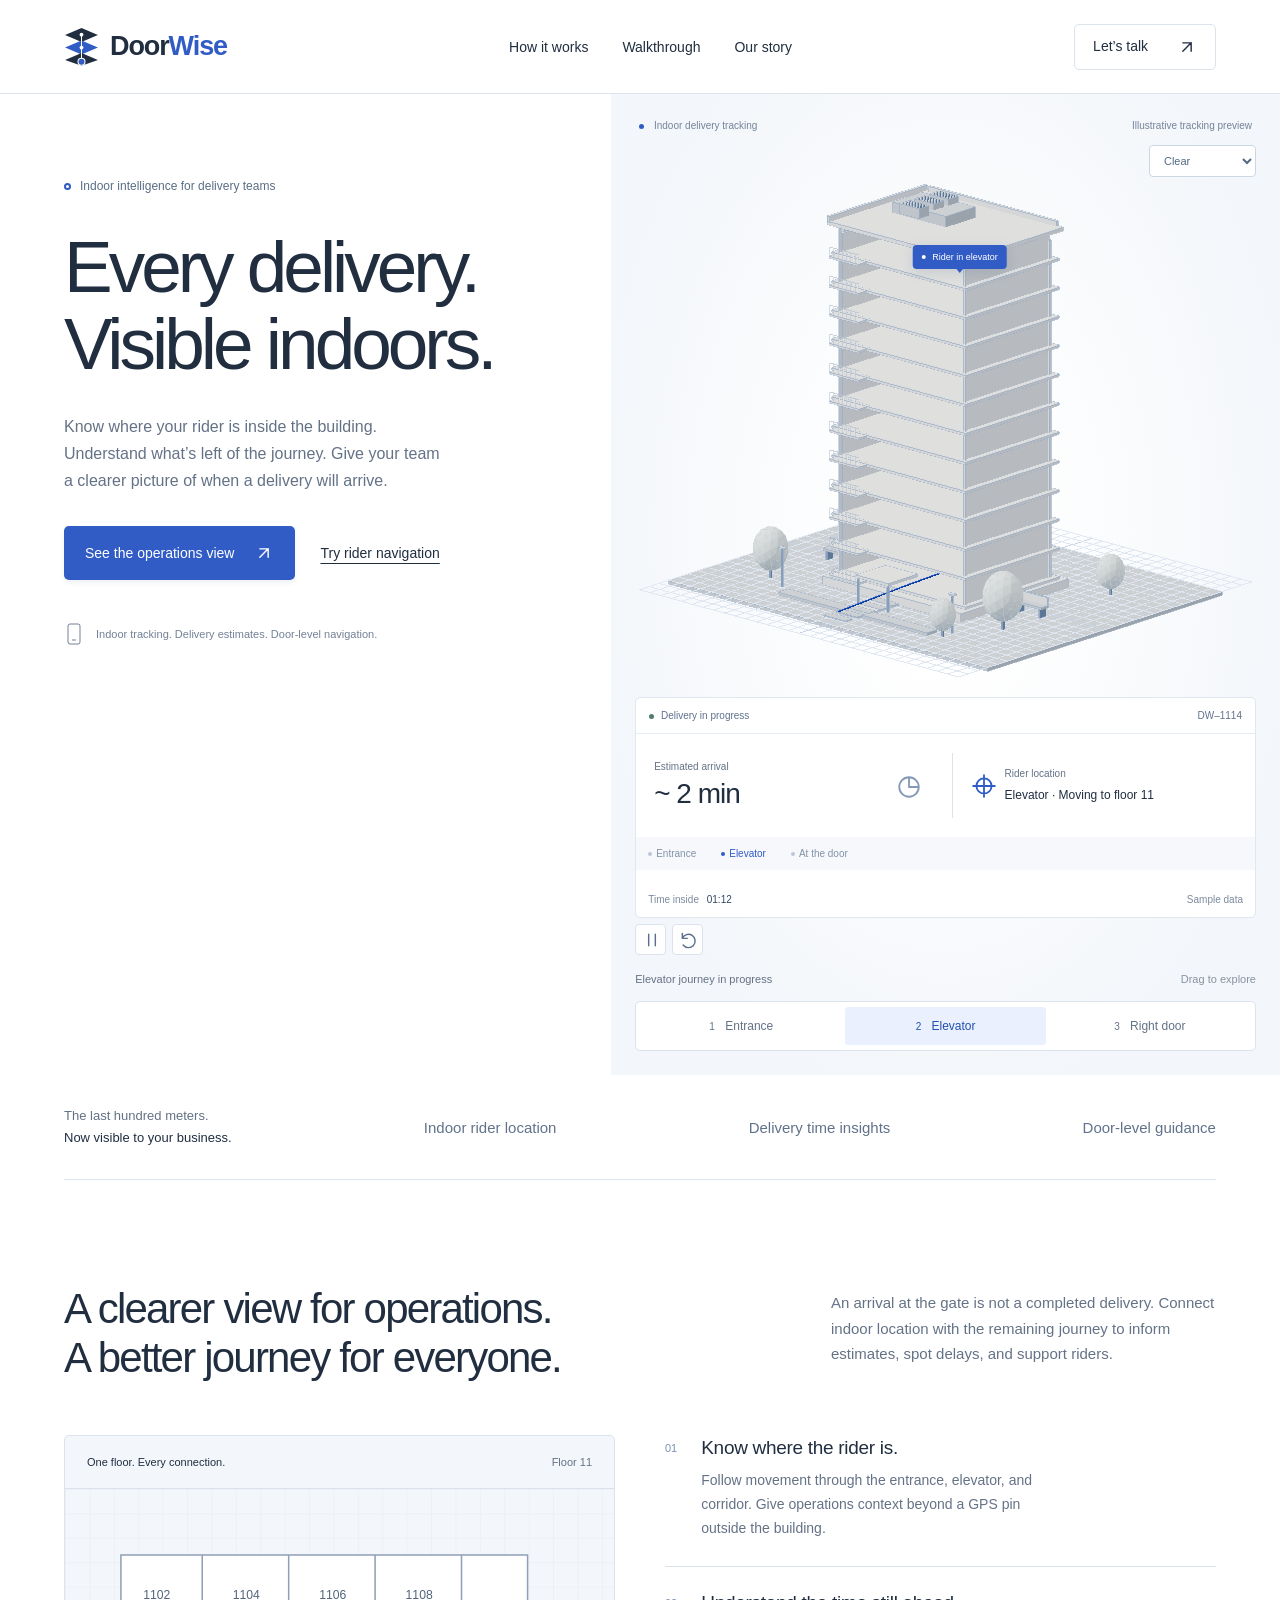
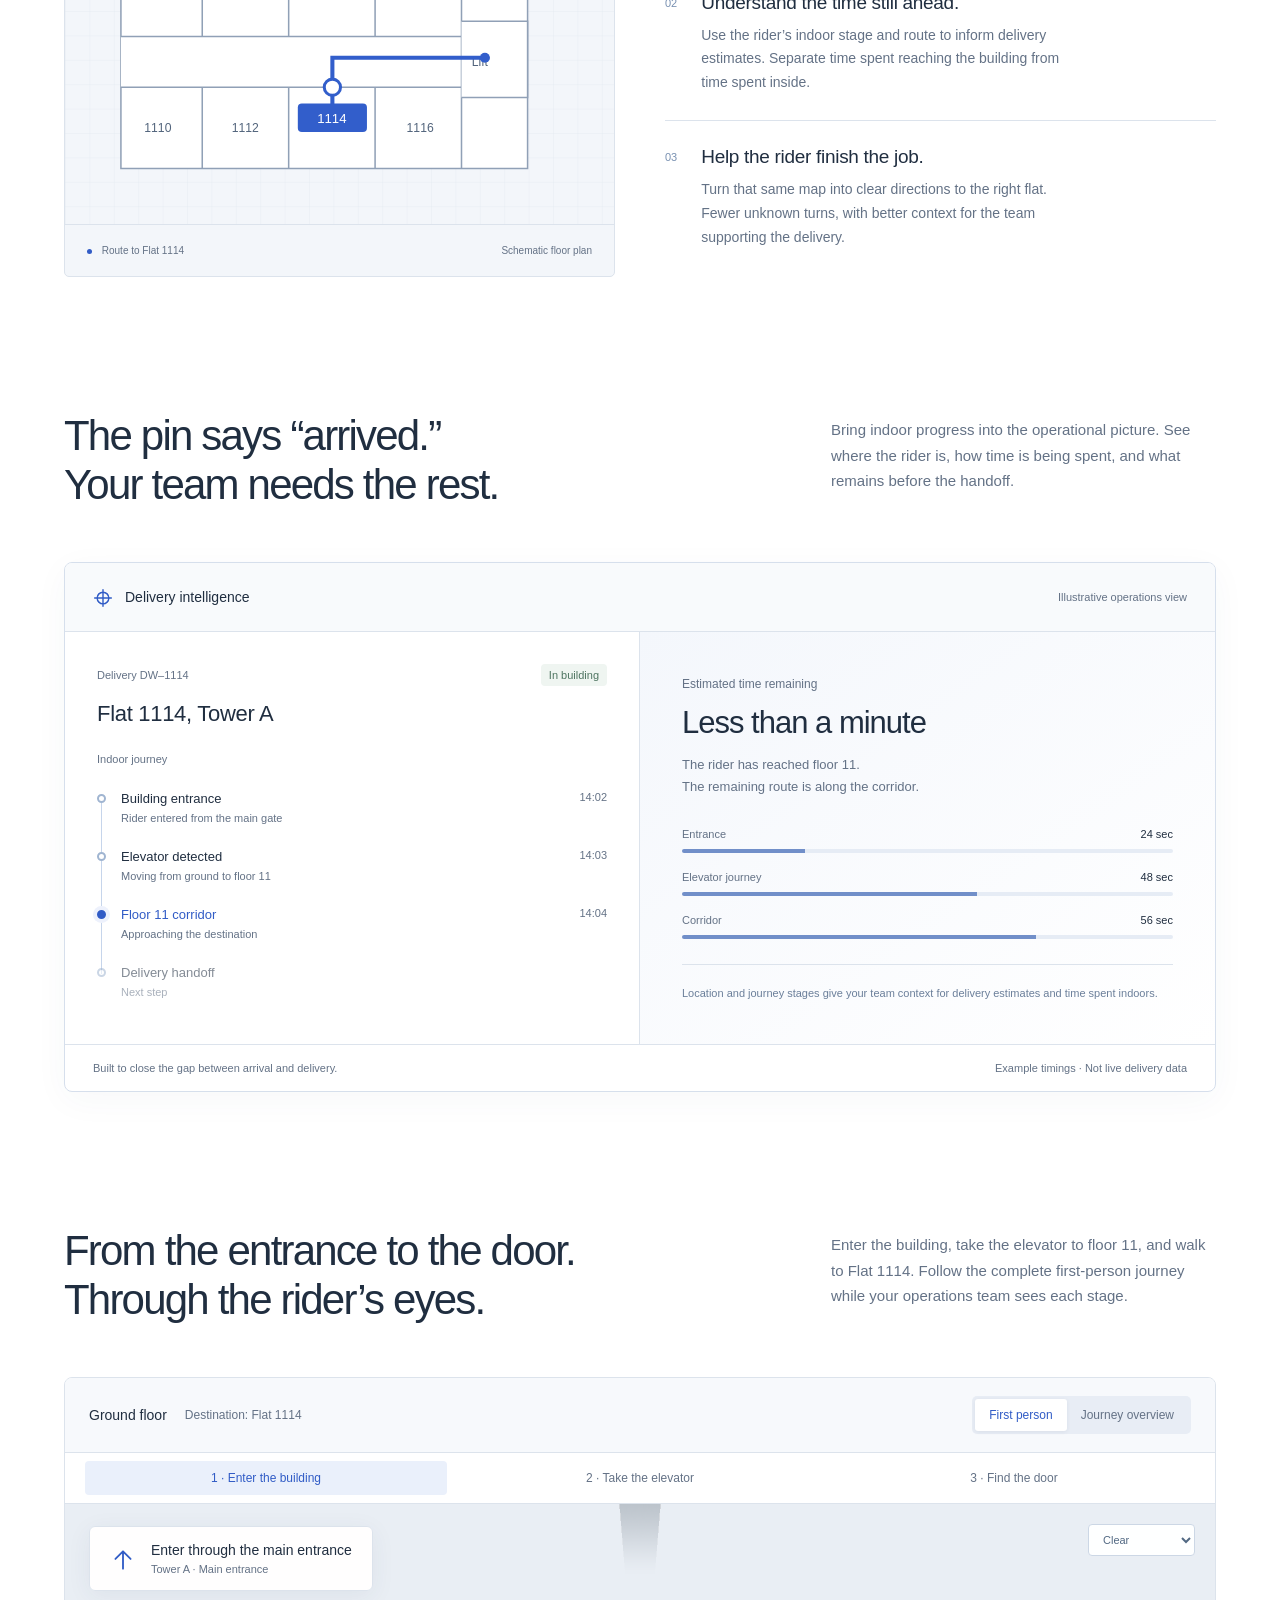
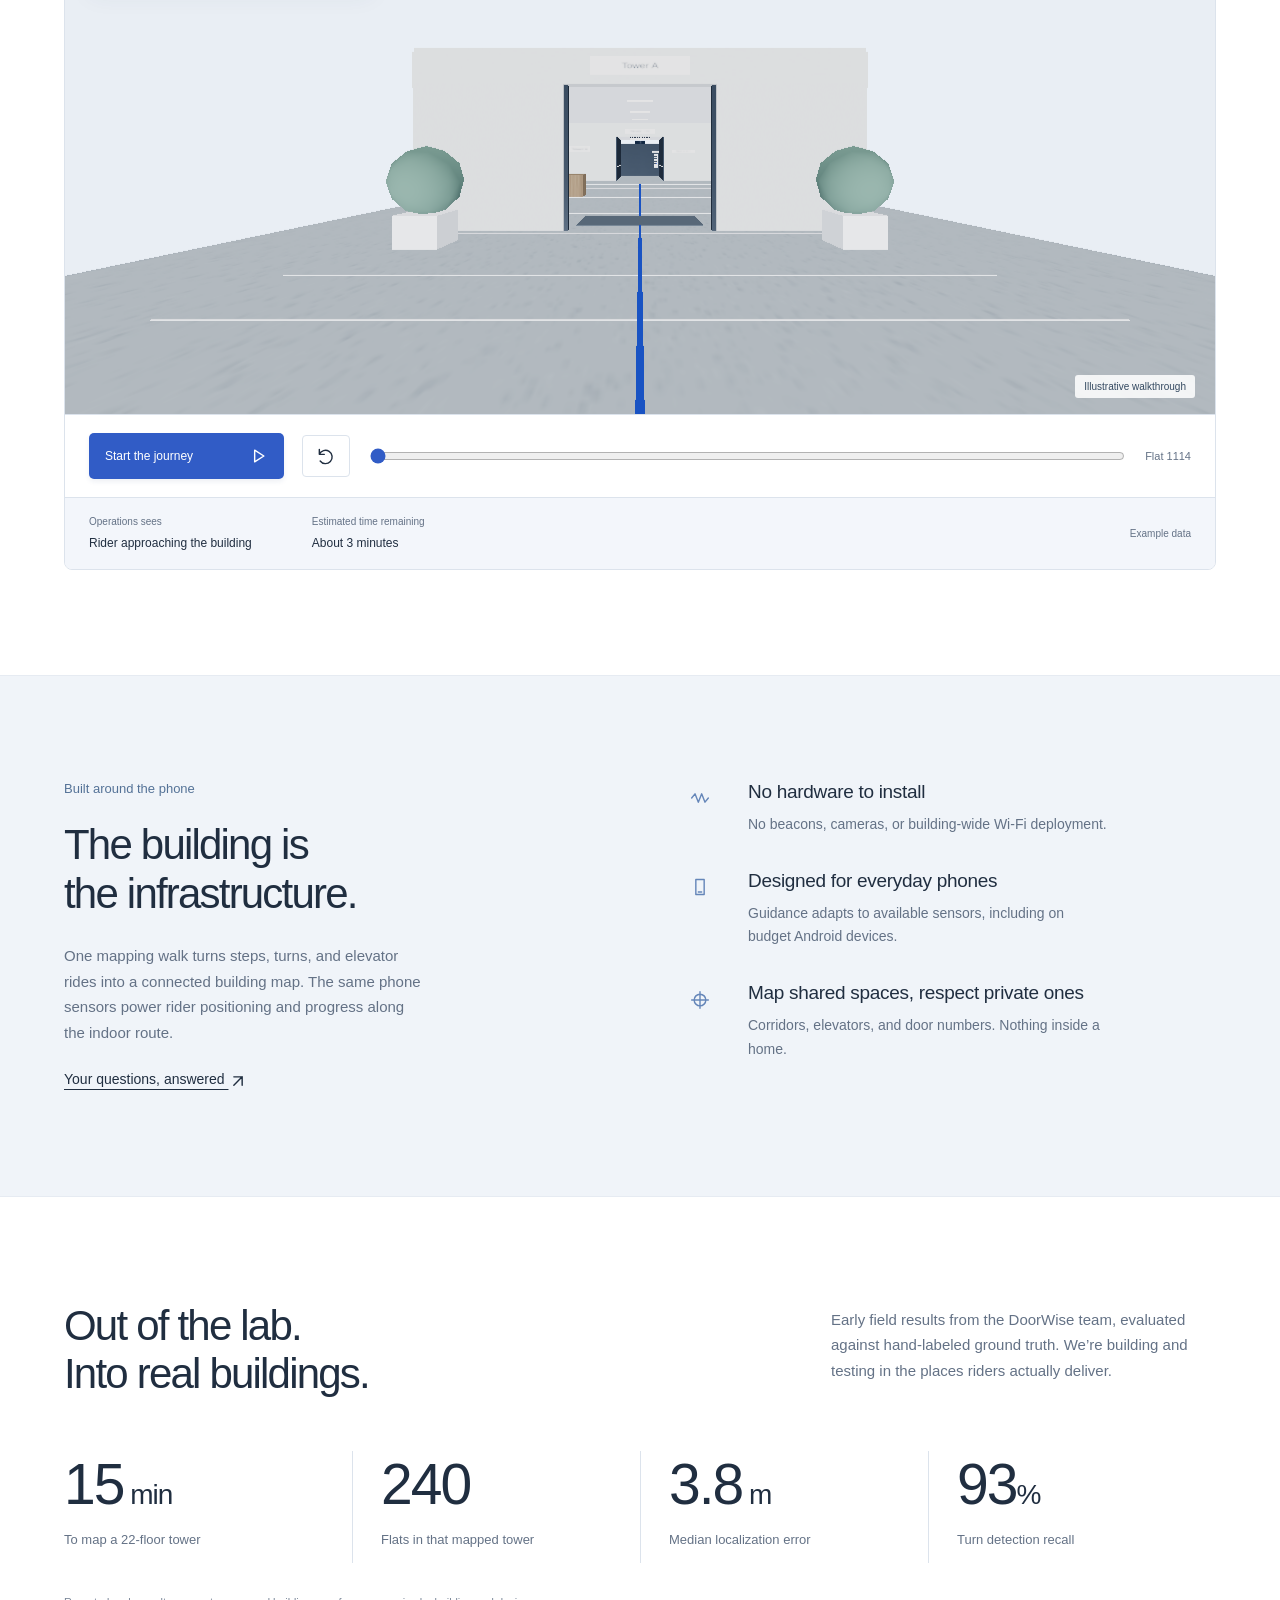
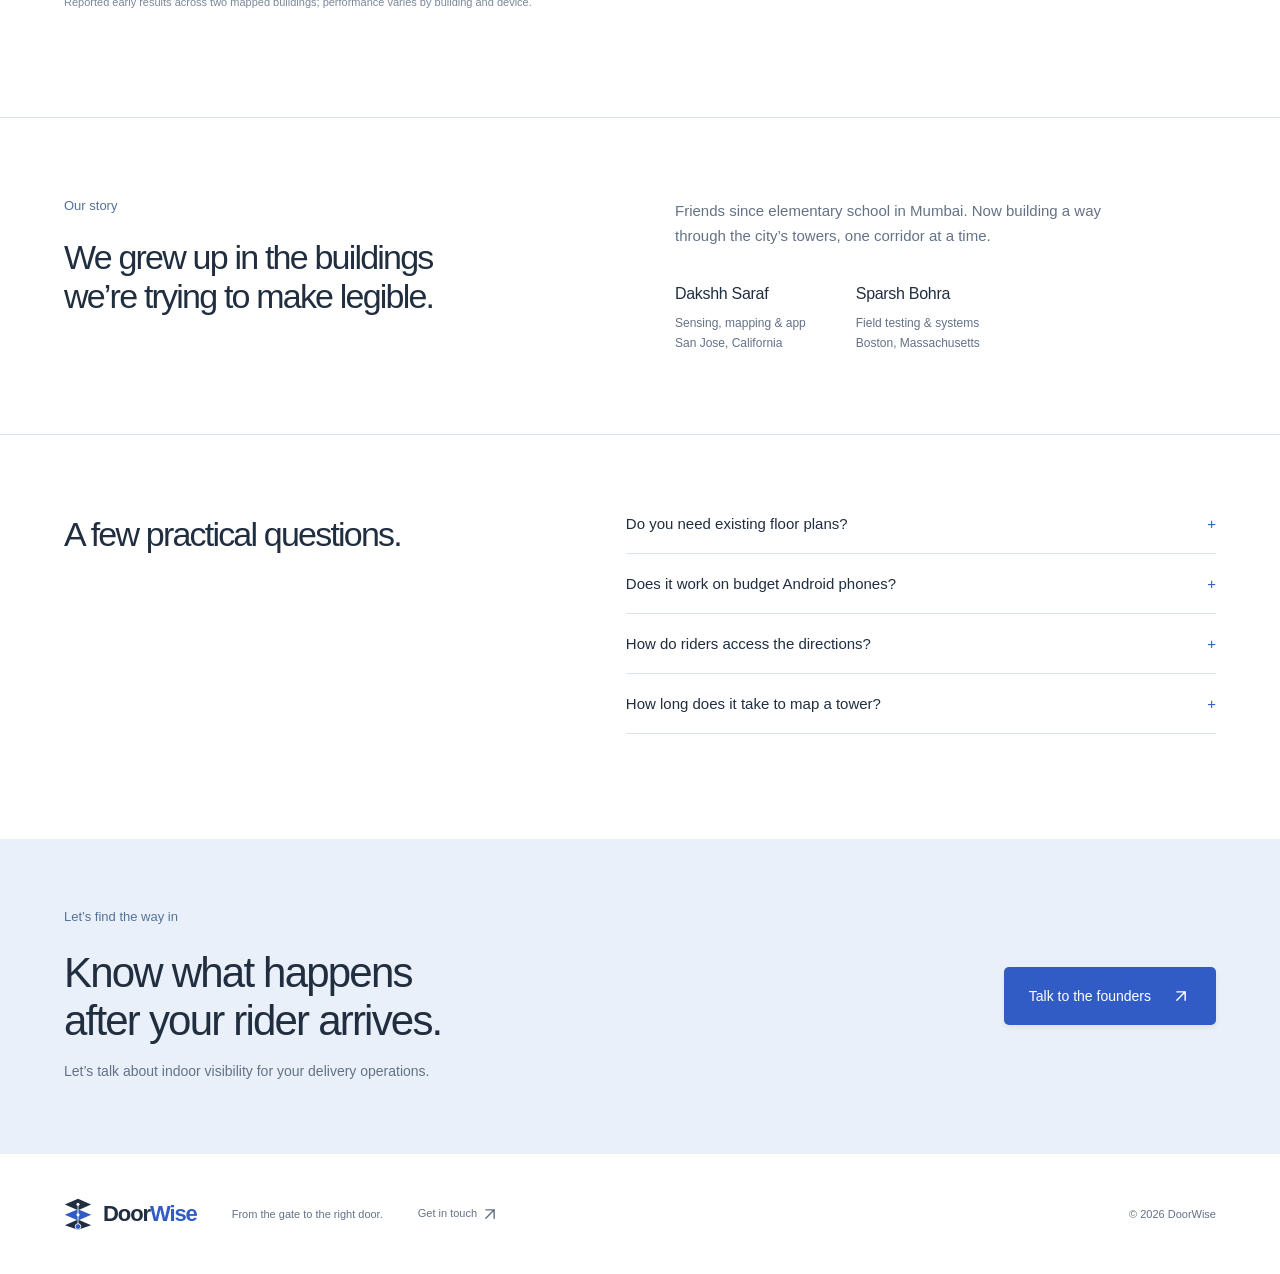
==== commit fb7c130b: "Publish redesigned DoorWise site with indoor tracking and 3D walkthrough" ====
--- a/index.html
+++ b/index.html
@@ -1,550 +1,14 @@
-<!DOCTYPE html>
-<html lang="en">
-<head>
-<meta charset="utf-8">
-<meta name="viewport" content="width=device-width, initial-scale=1">
-<title>DoorWise, indoor navigation for deliveries</title>
-<meta name="description" content="Google Maps gets you to the building. DoorWise gets you to the door. We map high-rise buildings in one 10-minute phone walk and give delivery riders turn-by-turn indoor navigation to the exact flat.">
-<meta property="og:title" content="DoorWise, indoor navigation for deliveries">
-<meta property="og:description" content="Google Maps gets you to the building. We get you to the door. Turn-by-turn indoor navigation for the last 100 meters of every delivery.">
-<meta property="og:type" content="website">
-<meta property="og:image" content="https://dsaraf-hub.github.io/doorwise-site/og.png">
-<link rel="preconnect" href="https://fonts.googleapis.com">
-<link rel="preconnect" href="https://fonts.gstatic.com" crossorigin>
-<link href="https://fonts.googleapis.com/css2?family=IBM+Plex+Mono:wght@400;500;600&family=IBM+Plex+Sans:wght@400;500;600;700&display=swap" rel="stylesheet">
-<link rel="icon" href="data:image/svg+xml,%3Csvg xmlns='http://www.w3.org/2000/svg' viewBox='0 0 64 64'%3E%3Crect width='64' height='64' rx='14' fill='%23F7F8FB'/%3E%3Crect x='20' y='14' width='24' height='38' rx='3' fill='none' stroke='%233D5FA0' stroke-width='4'/%3E%3Ccircle cx='38' cy='34' r='3.5' fill='%230E9F6E'/%3E%3C/svg%3E">
-<style>
-:root{
-  --paper:#F7F8FB; --grid:#E7EBF4; --ink:#1E3A66; --ink2:#3D5FA0;
-  --faint:#B9CAE8; --muted:#5E7191; --route:#0E9F6E; --amber:#C9871A; --line:#D8E0EF;
-}
-*{box-sizing:border-box;margin:0;padding:0}
-html{scroll-behavior:smooth}
-body{
-  background:var(--paper); color:var(--ink);
-  background-image:linear-gradient(var(--grid) 1px, transparent 1px),linear-gradient(90deg, var(--grid) 1px, transparent 1px);
-  background-size:56px 56px;
-  font:16px/1.65 "IBM Plex Sans",-apple-system,BlinkMacSystemFont,"Segoe UI",Roboto,Helvetica,Arial,sans-serif;
-  overflow-x:clip;
-}
-a{color:var(--ink2);text-decoration:none}
-a:hover{text-decoration:underline}
-a:focus-visible,button:focus-visible,summary:focus-visible{outline:2px solid var(--ink2);outline-offset:3px}
-.wrap{max-width:1080px;margin:0 auto;padding:0 24px}
-.mono{font-family:"IBM Plex Mono",monospace}
-
-header{position:sticky;top:0;z-index:10;background:var(--paper);border-bottom:1px solid var(--line)}
-.nav{display:flex;align-items:center;justify-content:space-between;height:64px}
-.logo{display:flex;align-items:center;gap:10px;font-weight:700;font-size:17px;color:var(--ink);letter-spacing:.2px}
-.logo:hover{text-decoration:none}
-.nav-links{display:flex;gap:28px;font-family:"IBM Plex Mono",monospace;font-size:12.5px;letter-spacing:.08em;text-transform:uppercase}
-.nav-links a{color:var(--muted)}
-.nav-links a:hover{color:var(--ink);text-decoration:none}
-
-.hero{padding:88px 0 32px;text-align:center}
-.kicker{font-family:"IBM Plex Mono",monospace;color:var(--amber);font-size:12.5px;font-weight:600;letter-spacing:.16em;text-transform:uppercase;margin-bottom:20px}
-h1{font-size:clamp(32px,5.4vw,56px);line-height:1.1;font-weight:700;letter-spacing:-.025em;max-width:20ch;margin:0 auto}
-h1 .dim{color:var(--muted);font-weight:600}
-.sub{color:var(--muted);font-size:clamp(16px,2.2vw,18.5px);max-width:60ch;margin:24px auto 32px}
-.cta-row{display:flex;gap:12px;flex-wrap:wrap;justify-content:center}
-.btn{display:inline-block;padding:12px 24px;border-radius:6px;font-weight:600;font-size:15px;border:1.5px solid var(--ink)}
-.btn-primary{background:var(--ink);color:var(--paper)}
-.btn-primary:hover{background:var(--ink2);border-color:var(--ink2);text-decoration:none}
-.btn-ghost{color:var(--ink)}
-.btn-ghost:hover{border-color:var(--ink2);color:var(--ink2);text-decoration:none}
-
-.drawing{margin:56px auto 0;max-width:1160px;padding:0 24px}
-.drawing svg{width:100%;height:auto;display:block}
-.journey{display:grid;grid-template-columns:3fr 2fr;gap:24px;margin-top:24px}
-.fpv-box,.feed-box{border:1.5px solid var(--ink);background:var(--paper)}
-.fpv-head{display:flex;justify-content:space-between;font-family:"IBM Plex Mono",monospace;font-size:11px;letter-spacing:.12em;color:var(--ink2);padding:10px 14px;border-bottom:1px solid var(--line)}
-#fpv{display:block;width:100%;height:380px;border:0;background:#070A10}
-#feed{list-style:none;padding:10px 14px;font-family:"IBM Plex Mono",monospace;font-size:12.5px;display:flex;flex-direction:column;gap:9px;min-height:200px}
-#feed li{color:var(--muted);display:flex;gap:10px;align-items:baseline}
-#feed li.new{color:var(--ink);font-weight:600}
-#feed li.done{color:var(--route)}
-#feed .tt{color:var(--faint);flex:none}
-@media (max-width:860px){.journey{grid-template-columns:1fr}}
-.drawing-cap{font-family:"IBM Plex Mono",monospace;color:var(--muted);font-size:12px;letter-spacing:.06em;text-align:center;margin-top:16px;text-transform:uppercase}
-
-section{padding:72px 0 64px;border-top:1px solid var(--line)}
-.wp{font-family:"IBM Plex Mono",monospace;color:var(--amber);font-size:12px;font-weight:600;letter-spacing:.16em;text-transform:uppercase;margin-bottom:14px}
-.wp::before{content:"\25C9  "}
-h2{font-size:clamp(24px,3.4vw,32px);letter-spacing:-.015em;margin-bottom:10px;font-weight:700}
-.lede{color:var(--muted);max-width:60ch;margin-bottom:40px}
-
-.demo-frame{border:1.5px solid var(--ink);overflow:hidden;background:#070A10}
-.demo-frame iframe{display:block;width:100%;height:520px;border:0}
-.demo-cap{font-family:"IBM Plex Mono",monospace;color:var(--muted);font-size:12.5px;padding:12px 2px 0;text-align:center}
-
-.steps{display:grid;grid-template-columns:repeat(3,1fr);gap:48px;border-top:1px solid var(--line)}
-.step{padding-top:24px}
-.step .n{font-family:"IBM Plex Mono",monospace;color:var(--route);font-weight:600;font-size:12.5px;letter-spacing:.12em;margin-bottom:10px}
-.step h3{font-size:17px;margin-bottom:8px;font-weight:600}
-.step p{color:var(--muted);font-size:14.5px}
-
-.proof{display:grid;grid-template-columns:repeat(4,1fr);gap:48px;border-top:1px solid var(--line)}
-.stat{padding-top:24px}
-.stat .v{font-family:"IBM Plex Mono",monospace;font-size:32px;font-weight:600;color:var(--ink);font-variant-numeric:tabular-nums}
-.stat .l{color:var(--muted);font-size:13.5px;margin-top:6px}
-.proof-note{color:var(--muted);font-size:14px;margin-top:32px;max-width:72ch}
-
-.founders{display:grid;grid-template-columns:1fr 1fr;gap:48px;max-width:680px}
-.founder{border-top:1px solid var(--line);padding-top:20px}
-.founder h3{font-size:16px;font-weight:600}
-.founder p{color:var(--muted);font-size:14px;margin-top:4px}
-
-.faq-list{max-width:760px;border-top:1px solid var(--line)}
-.faq-list details{border-bottom:1px solid var(--line)}
-.faq-list summary{cursor:pointer;font-weight:600;font-size:15.5px;padding:18px 40px 18px 0;list-style:none;position:relative}
-.faq-list summary::-webkit-details-marker{display:none}
-.faq-list summary::after{content:"+";position:absolute;right:4px;color:var(--muted);font-weight:400;font-size:20px;line-height:1;top:18px}
-.faq-list details[open] summary::after{content:"\2212"}
-.faq-list details p{color:var(--muted);font-size:14.5px;padding:0 0 20px;max-width:62ch}
-
-.contact-card{max-width:680px}
-.contact-row{display:flex;gap:12px;flex-wrap:wrap;align-items:center;margin-top:20px}
-.email-link{font-size:17px;font-weight:600}
-.copy-btn{background:none;border:1.5px solid var(--line);color:var(--muted);border-radius:6px;padding:8px 14px;font-size:13px;cursor:pointer;font-family:"IBM Plex Mono",monospace}
-.copy-btn:hover{border-color:var(--ink2);color:var(--ink)}
-.copy-msg{font-size:13.5px;min-height:1.4em;margin-top:10px}
-.copy-msg.ok{color:var(--route)}
-.copy-msg.err{color:#B4232A}
-
-footer{border-top:1px solid var(--line);padding:32px 0;color:var(--muted);font-size:13.5px;background:var(--paper)}
-.foot{display:flex;justify-content:space-between;gap:16px;flex-wrap:wrap;align-items:center}
-.foot-links{display:flex;gap:20px;font-family:"IBM Plex Mono",monospace;font-size:12px;letter-spacing:.06em;text-transform:uppercase}
-.foot-links a{color:var(--muted)}
-.foot-links a:hover{color:var(--ink)}
-
-@media (max-width:760px){
-  .nav-links{gap:14px;font-size:11px}
-  .hero{padding:56px 0 24px}
-  .demo-frame iframe{height:400px}
-  .steps{grid-template-columns:1fr;gap:8px}
-  .proof{grid-template-columns:1fr 1fr;gap:24px}
-  .founders{grid-template-columns:1fr;gap:20px}
-  .foot{flex-direction:column;align-items:flex-start}
-  section{padding:56px 0 48px}
-}
-@media (prefers-reduced-motion: reduce){ html{scroll-behavior:auto} }
-</style>
-</head>
-<body>
-
-<header>
-  <div class="wrap nav">
-    <a class="logo" href="./" aria-label="DoorWise home">
-      <svg width="24" height="24" viewBox="0 0 64 64" aria-hidden="true"><rect x="20" y="14" width="24" height="38" rx="3" fill="none" stroke="#1E3A66" stroke-width="5"/></svg>
-      DoorWise
-    </a>
-    <nav class="nav-links" aria-label="Main">
-      <a href="#how">How it works</a>
-      <a href="#demo">Demo</a>
-      <a href="#contact">Contact</a>
-    </nav>
-  </div>
-</header>
-
-<main>
-  <div class="hero wrap">
-    <div class="kicker">The last 100 meters</div>
-    <h1>Google Maps gets you to the building.<br><span class="dim">We get you to the door.</span></h1>
-    <p class="sub">In India's gated societies and high-rise towers, GPS dies at the gate and the
-    address stops making sense. DoorWise maps a building in one ten-minute walk with a normal
-    phone, then guides any delivery rider to the exact flat: gate, tower, elevator, floor, door.</p>
-    <div class="cta-row">
-      <a class="btn btn-primary" href="#demo">Explore the live demo</a>
-      <a class="btn btn-ghost" href="#contact">Talk to us</a>
-    </div>
-  </div>
-
-  <div class="drawing" aria-hidden="false">
-<svg id="bp" viewBox="0 0 1160 600" xmlns="http://www.w3.org/2000/svg" role="img" aria-label="Blueprint of a real 22-floor tower mapped by DoorWise: elevation with elevator route and floor 11 plan with numbered doors">
-<rect x="60" y="56" width="250" height="476" fill="#F7F8FB" stroke="#3D5FA0" stroke-width="1.8"/>
-<line x1="60" y1="510.4" x2="310" y2="510.4" stroke="#AFC2E4" stroke-width="1.1"/>
-<line x1="60" y1="488.7" x2="310" y2="488.7" stroke="#AFC2E4" stroke-width="1.1"/>
-<line x1="60" y1="467.1" x2="310" y2="467.1" stroke="#AFC2E4" stroke-width="1.1"/>
-<line x1="60" y1="445.5" x2="310" y2="445.5" stroke="#AFC2E4" stroke-width="1.1"/>
-<line x1="60" y1="423.8" x2="310" y2="423.8" stroke="#AFC2E4" stroke-width="1.1"/>
-<line x1="60" y1="402.2" x2="310" y2="402.2" stroke="#AFC2E4" stroke-width="1.1"/>
-<line x1="60" y1="380.5" x2="310" y2="380.5" stroke="#AFC2E4" stroke-width="1.1"/>
-<line x1="60" y1="358.9" x2="310" y2="358.9" stroke="#AFC2E4" stroke-width="1.1"/>
-<line x1="60" y1="337.3" x2="310" y2="337.3" stroke="#AFC2E4" stroke-width="1.1"/>
-<line x1="60" y1="315.6" x2="310" y2="315.6" stroke="#AFC2E4" stroke-width="1.1"/>
-<line x1="60" y1="294.0" x2="310" y2="294.0" stroke="#AFC2E4" stroke-width="1.1"/>
-<line x1="60" y1="272.4" x2="310" y2="272.4" stroke="#AFC2E4" stroke-width="1.1"/>
-<line x1="60" y1="250.7" x2="310" y2="250.7" stroke="#AFC2E4" stroke-width="1.1"/>
-<line x1="60" y1="229.1" x2="310" y2="229.1" stroke="#AFC2E4" stroke-width="1.1"/>
-<line x1="60" y1="207.5" x2="310" y2="207.5" stroke="#AFC2E4" stroke-width="1.1"/>
-<line x1="60" y1="185.8" x2="310" y2="185.8" stroke="#AFC2E4" stroke-width="1.1"/>
-<line x1="60" y1="164.2" x2="310" y2="164.2" stroke="#AFC2E4" stroke-width="1.1"/>
-<line x1="60" y1="142.5" x2="310" y2="142.5" stroke="#AFC2E4" stroke-width="1.1"/>
-<line x1="60" y1="120.9" x2="310" y2="120.9" stroke="#AFC2E4" stroke-width="1.1"/>
-<line x1="60" y1="99.3" x2="310" y2="99.3" stroke="#AFC2E4" stroke-width="1.1"/>
-<line x1="60" y1="77.6" x2="310" y2="77.6" stroke="#AFC2E4" stroke-width="1.1"/>
-<line x1="215.0" y1="56" x2="215.0" y2="532" stroke="#AFC2E4" stroke-width="1.1" stroke-dasharray="3 4"/>
-<line x1="229.0" y1="56" x2="229.0" y2="532" stroke="#AFC2E4" stroke-width="1.1" stroke-dasharray="3 4"/>
-<line x1="25" y1="532" x2="345" y2="532" stroke="#3D5FA0" stroke-width="2"/>
-<circle cx="32" cy="526" r="4.5" fill="#C9871A"/>
-<circle cx="222.0" cy="526" r="4.5" fill="#C9871A"/>
-<circle cx="222.0" cy="304.8181818181818" r="4.5" fill="#C9871A"/>
-<text x="24" y="554" font-family="IBM Plex Mono, monospace" font-size="11" fill="#3D5FA0">GATE</text>
-<text x="239.0" y="520" font-family="IBM Plex Mono, monospace" font-size="11" fill="#3D5FA0">ELEVATOR</text>
-<text x="237.0" y="308.8181818181818" font-family="IBM Plex Mono, monospace" font-size="11" fill="#3D5FA0">FLOOR 11</text>
-<line x1="38" y1="532" x2="38" y2="304.8181818181818" stroke="#AFC2E4" stroke-width="1"/>
-<line x1="33" y1="304.8181818181818" x2="43" y2="304.8181818181818" stroke="#AFC2E4" stroke-width="1"/>
-<line x1="33" y1="532" x2="43" y2="532" stroke="#AFC2E4" stroke-width="1"/>
-<text x="28" y="418.4090909090909" font-family="IBM Plex Mono, monospace" font-size="10.5" fill="#3D5FA0" text-anchor="middle" transform="rotate(-90 28 418.4090909090909)">CLIMB 33 M (BAROMETER)</text>
-<text x="60" y="40" font-family="IBM Plex Mono, monospace" font-size="12" fill="#3D5FA0" letter-spacing="2">ELEVATION &#183; 22 FLOORS</text>
-<text x="430" y="64" font-family="IBM Plex Mono, monospace" font-size="12" fill="#3D5FA0" letter-spacing="2">PLAN &#183; FLOOR 11 (SURVEYED)</text>
-<path d="M 759.0 394.9 L 719.8 352.8 L 706.3 336.1 L 637.0 273.7 L 631.6 268.9 L 586.8 222.3 L 563.1 206.4 L 504.3 143.3 L 504.3 143.3 L 480.2 179.1" fill="none" stroke="#3D5FA0" stroke-width="1.8" stroke-linejoin="round"/>
-<line x1="719.8" y1="352.8" x2="707.8" y2="364.1" stroke="#AFC2E4" stroke-width="1.2"/>
-<circle cx="707.8" cy="364.1" r="3" fill="none" stroke="#3D5FA0" stroke-width="1.3"/>
-<text x="699.8" y="367.6" font-family="IBM Plex Mono, monospace" font-size="10.5" fill="#3D5FA0" text-anchor="end">1104</text>
-<line x1="706.3" y1="336.1" x2="719.0" y2="325.9" stroke="#AFC2E4" stroke-width="1.2"/>
-<circle cx="719.0" cy="325.9" r="3" fill="none" stroke="#3D5FA0" stroke-width="1.3"/>
-<text x="727.0" y="329.4" font-family="IBM Plex Mono, monospace" font-size="10.5" fill="#3D5FA0" text-anchor="start">1106</text>
-<line x1="637.0" y1="273.7" x2="626.0" y2="285.9" stroke="#AFC2E4" stroke-width="1.2"/>
-<circle cx="626.0" cy="285.9" r="3" fill="none" stroke="#3D5FA0" stroke-width="1.3"/>
-<text x="618.0" y="289.4" font-family="IBM Plex Mono, monospace" font-size="10.5" fill="#3D5FA0" text-anchor="end">1108</text>
-<line x1="631.6" y1="268.9" x2="642.9" y2="256.9" stroke="#AFC2E4" stroke-width="1.2"/>
-<circle cx="642.9" cy="256.9" r="3" fill="none" stroke="#3D5FA0" stroke-width="1.3"/>
-<text x="650.9" y="260.4" font-family="IBM Plex Mono, monospace" font-size="10.5" fill="#3D5FA0" text-anchor="start">1110</text>
-<line x1="586.8" y1="222.3" x2="598.6" y2="211.0" stroke="#AFC2E4" stroke-width="1.2"/>
-<circle cx="598.6" cy="211.0" r="3" fill="none" stroke="#3D5FA0" stroke-width="1.3"/>
-<text x="606.6" y="214.5" font-family="IBM Plex Mono, monospace" font-size="10.5" fill="#3D5FA0" text-anchor="start">1112</text>
-<line x1="563.1" y1="206.4" x2="553.8" y2="219.9" stroke="#AFC2E4" stroke-width="1.2"/>
-<circle cx="553.8" cy="219.9" r="3" fill="none" stroke="#3D5FA0" stroke-width="1.3"/>
-<text x="545.8" y="223.4" font-family="IBM Plex Mono, monospace" font-size="10.5" fill="#3D5FA0" text-anchor="end">1114</text>
-<line x1="504.3" y1="143.3" x2="516.3" y2="132.1" stroke="#AFC2E4" stroke-width="1.2"/>
-<circle cx="516.3" cy="132.1" r="3" fill="none" stroke="#3D5FA0" stroke-width="1.3"/>
-<text x="524.3" y="135.6" font-family="IBM Plex Mono, monospace" font-size="10.5" fill="#3D5FA0" text-anchor="start">1116</text>
-<line x1="504.3" y1="143.3" x2="493.6" y2="131.0" stroke="#AFC2E4" stroke-width="1.2"/>
-<circle cx="493.6" cy="131.0" r="3" fill="none" stroke="#3D5FA0" stroke-width="1.3"/>
-<text x="485.6" y="134.5" font-family="IBM Plex Mono, monospace" font-size="10.5" fill="#3D5FA0" text-anchor="end">1118</text>
-<line x1="480.2" y1="179.1" x2="471.0" y2="192.6" stroke="#AFC2E4" stroke-width="1.2"/>
-<circle cx="471.0" cy="192.6" r="3" fill="none" stroke="#3D5FA0" stroke-width="1.3"/>
-<text x="463.0" y="196.1" font-family="IBM Plex Mono, monospace" font-size="10.5" fill="#3D5FA0" text-anchor="end">1120</text>
-<path d="M 759.0 394.9 L 808.5 436.4 L 827.2 446.8" fill="none" stroke="#3D5FA0" stroke-width="1.8" stroke-linejoin="round"/>
-<line x1="808.5" y1="436.4" x2="797.9" y2="449.0" stroke="#AFC2E4" stroke-width="1.2"/>
-<circle cx="797.9" cy="449.0" r="3" fill="none" stroke="#3D5FA0" stroke-width="1.3"/>
-<text x="789.9" y="452.5" font-family="IBM Plex Mono, monospace" font-size="10.5" fill="#3D5FA0" text-anchor="end">1101</text>
-<line x1="827.2" y1="446.8" x2="835.2" y2="432.5" stroke="#AFC2E4" stroke-width="1.2"/>
-<circle cx="835.2" cy="432.5" r="3" fill="none" stroke="#3D5FA0" stroke-width="1.3"/>
-<text x="843.2" y="436.0" font-family="IBM Plex Mono, monospace" font-size="10.5" fill="#3D5FA0" text-anchor="start">1103</text>
-<rect x="749.9595079446439" y="385.869297796002" width="18" height="18" fill="none" stroke="#C9871A" stroke-width="1.6"/>
-<text x="772.9595079446439" y="398.869297796002" font-family="IBM Plex Mono, monospace" font-size="11" fill="#C9871A">ELEVATOR</text>
-
-<rect x="740" y="514" width="400" height="66" fill="#F7F8FB" stroke="#3D5FA0" stroke-width="1.4"/>
-<line x1="740" y1="536" x2="1140" y2="536" stroke="#3D5FA0" stroke-width="1"/>
-<line x1="940.0" y1="536" x2="940.0" y2="580" stroke="#3D5FA0" stroke-width="1"/>
-<text x="750" y="529.5" font-family="IBM Plex Mono, monospace" font-size="11" fill="#3D5FA0" letter-spacing="1.5">DWG 001 &#183; 22-FLOOR TOWER &#183; 240 UNITS</text>
-<text x="750" y="554" font-family="IBM Plex Mono, monospace" font-size="10.5" fill="#3D5FA0">DRAWN BY: 1 MAPPER, 1 PHONE</text>
-<text x="750" y="570" font-family="IBM Plex Mono, monospace" font-size="10.5" fill="#3D5FA0">TIME ON SITE: 15 MIN</text>
-<text x="950.0" y="554" font-family="IBM Plex Mono, monospace" font-size="10.5" fill="#3D5FA0">INSTRUMENT: PHONE SENSORS</text>
-<text x="950.0" y="570" font-family="IBM Plex Mono, monospace" font-size="10.5" fill="#3D5FA0">NO BEACONS &#183; NO FLOOR PLANS</text>
-</svg>
-    <div class="journey">
-      <div class="fpv-box">
-        <div class="fpv-head"><span>RIDER VIEW &#183; FIRST PERSON</span><span id="fpvPhase">APPROACHING</span></div>
-        <iframe id="fpv" src="demo.html?fpv=1114" title="First-person view of the rider walking the mapped route" loading="lazy"></iframe>
-      </div>
-      <div class="feed-box">
-        <div class="fpv-head"><span>OPS FEED &#183; LIVE EVENTS</span><span id="feedClock">00:00</span></div>
-        <ol id="feed" aria-live="polite"></ol>
-      </div>
-    </div>
-    <p class="drawing-cap">Drawing generated from real sensor data. Every unit number above is a real door, mapped on foot.</p>
-  </div>
-  <section id="problem">
-    <div class="wrap">
-      <div class="wp" aria-hidden="true">GPS signal lost</div>
-      <h2>The last 100 meters is the hardest part of the trip</h2>
-      <p class="lede">Street navigation is solved. What happens after the gate is not.</p>
-      <div class="proof">
-        <div class="stat"><div class="v">0 m</div><div class="l">how far GPS works past the building gate</div></div>
-        <div class="stat"><div class="v">20&ndash;30%</div><div class="l">of a 10-minute delivery spent inside the building</div></div>
-        <div class="stat"><div class="v">240</div><div class="l">flats one ambiguous address can point to in a single tower</div></div>
-        <div class="stat"><div class="v">2+</div><div class="l">calls to the customer when the rider can't find the flat</div></div>
-      </div>
-      <p class="proof-note">Delivery platforms are already spending engineering budgets on this layer,
-      and every one of their systems stops at the building, because rider GPS
-      produces no signal indoors. The inside of the building has to be mapped on foot, once.
-      That's what we do.</p>
-    </div>
-  </section>
-
-  <section id="demo">
-    <div class="wrap">
-      <div class="wp" aria-hidden="true">Live instrument</div>
-      <h2>Walk the building yourself</h2>
-      <p class="lede">The same 22-floor tower as the drawing above, as a live 3D graph. Drag to
-      orbit, type a flat number, and watch the route thread from the gate to the door.</p>
-      <div class="demo-frame">
-        <iframe src="demo.html" title="Interactive 3D map of a real building mapped by DoorWise" loading="lazy"></iframe>
-      </div>
-      <p class="demo-cap">Mapped by one person in one 15-minute walk &#183; route shown: gate &#8594; elevator &#8594; floor 11 &#8594; door</p>
-    </div>
-  </section>
-
-  <section id="how">
-    <div class="wrap">
-      <div class="wp" aria-hidden="true">Route computed</div>
-      <h2>How it works</h2>
-      <p class="lede">No beacons. No floor plans. No special hardware. A phone's own sensors are enough.</p>
-      <div class="steps">
-        <div class="step">
-          <div class="n">01 · MAP</div>
-          <h3>One walk per building</h3>
-          <p>A mapper walks the corridors tapping doors while the phone's sensors capture the
-          structure: steps, turns, elevators, floors. Because residential towers repeat floors, one
-          surveyed corridor makes every floor routable: a 240-unit tower is mapped in minutes.</p>
-        </div>
-        <div class="step">
-          <div class="n">02 · GUIDE</div>
-          <h3>Turn-by-turn to the flat</h3>
-          <p>Riders get simple indoor directions (“Gate 2, service elevator, floor 11, fourth door on
-          the right”) with live position from sensor fusion. Works on budget Android phones,
-          including those without barometers or gyroscopes.</p>
-        </div>
-        <div class="step">
-          <div class="n">03 · SEE</div>
-          <h3>Live indoor visibility</h3>
-          <p>Operations teams watch the rider inside the building in real time, from lobby to elevator to
-          corridor to door, closing the blind spot between “reached location” and “delivered.”</p>
-        </div>
-      </div>
-    </div>
-  </section>
-
-  <section id="proof">
-    <div class="wrap">
-      <div class="wp" aria-hidden="true">Position verified</div>
-      <h2>Measured, not promised</h2>
-      <p class="lede">Every number below is graded against hand-labeled ground truth from real buildings.</p>
-      <div class="proof">
-        <div class="stat"><div class="v">2</div><div class="l">real buildings mapped end-to-end</div></div>
-        <div class="stat"><div class="v">15 min</div><div class="l">to map a 22-floor, 240-unit tower</div></div>
-        <div class="stat"><div class="v">3.8 m</div><div class="l">median door-level localization error</div></div>
-        <div class="stat"><div class="v">93%</div><div class="l">turn detection recall</div></div>
-      </div>
-      <p class="proof-note">Comparable to the published state of the art in phone-only indoor
-      positioning (Zee, Walkie-Markie, Travi-Navi), built as a working product rather than a paper.</p>
-    </div>
-  </section>
-
-  <section id="founders">
-    <div class="wrap">
-      <div class="wp" aria-hidden="true">The mappers</div>
-      <h2>Founders</h2>
-      <p class="lede">Friends since elementary school in Mumbai, the city whose buildings we're mapping first.</p>
-      <div class="founders">
-        <div class="founder">
-          <h3>Dakshh Saraf</h3>
-          <p>Sensing, mapping pipeline, and app. San Jose, CA.</p>
-        </div>
-        <div class="founder">
-          <h3>Sparsh Bohra</h3>
-          <p>Field testing and systems. MS CS at Northeastern University, Boston.</p>
-        </div>
-      </div>
-    </div>
-  </section>
-
-  <section id="faq">
-    <div class="wrap">
-      <h2>Common questions</h2>
-      <div class="faq-list">
-        <details>
-          <summary>Does it work on budget Android phones?</summary>
-          <p>Yes. It's designed for India's rider fleet first. Guidance degrades gracefully
-          on phones without a barometer or gyroscope: we detect elevator rides from the accelerometer alone
-          and fall back to step-and-compass guidance, so even entry-level devices get useful
-          directions.</p>
-        </details>
-        <details>
-          <summary>Do you need beacons, WiFi infrastructure, or floor plans?</summary>
-          <p>No. One person walks the building once with a normal phone. The phone's own sensors
-          (accelerometer, gyroscope, barometer, compass) capture the structure. Nothing
-          is installed in the building.</p>
-        </details>
-        <details>
-          <summary>How long does mapping a building take?</summary>
-          <p>About 15 minutes for a 22-floor, 240-unit tower. Residential towers repeat their floor
-          layout, so surveying one corridor makes every floor routable.</p>
-        </details>
-        <details>
-          <summary>How do riders get the directions?</summary>
-          <p>During pilots, through our app. At scale, guidance embeds into the platform's existing
-          rider app, and the rider sees simple instructions ("Gate 2, service elevator, floor 11,
-          fourth door on the right") inside the flow they already use.</p>
-        </details>
-        <details>
-          <summary>What about resident privacy?</summary>
-          <p>We map corridors, elevators, and door numbers: the same information printed on the
-          building's own signage. No cameras are required and nothing inside any home is recorded.</p>
-        </details>
-      </div>
-    </div>
-  </section>
-
-  <section id="contact">
-    <div class="wrap">
-      <div class="contact-card">
-        <div class="wp" aria-hidden="true">You’ve arrived</div>
-        <h2>Talk to us</h2>
-        <p class="lede" style="margin-bottom:0">Running deliveries into buildings your riders get lost in?
-        We want to hear about your worst micro-market.</p>
-        <div class="contact-row">
-          <a class="email-link" href="mailto:dakshhsaraf@gmail.com">dakshhsaraf@gmail.com</a>
-          <button class="copy-btn" id="copyBtn" type="button">Copy email</button>
-        </div>
-        <p class="copy-msg" id="copyMsg" role="status" aria-live="polite"></p>
-      </div>
-    </div>
-  </section>
-</main>
-
-<footer>
-  <div class="wrap foot">
-    <div>&#169; 2026 DoorWise. All rights reserved.</div>
-    <nav class="foot-links" aria-label="Footer">
-      <a href="#how">How it works</a>
-      <a href="#demo">Demo</a>
-      <a href="mailto:dakshhsaraf@gmail.com">Email</a>
-    </nav>
-  </div>
-</footer>
-
-<script>
-(() => {
-  const J = {"elev": {"gate": [32, 526], "lift": [222.0, 526], "floor11": [222.0, 304.8]}, "plan": [[759.0, 394.9], [719.8, 352.8], [706.3, 336.1], [637.0, 273.7], [631.6, 268.9], [586.8, 222.3], [563.1, 206.4], [553.8, 219.9]], "passed": [{"u": "1104", "side": "L", "off": 8}, {"u": "1106", "side": "R", "off": 11}, {"u": "1108", "side": "L", "off": 24}, {"u": "1110", "side": "R", "off": 25}, {"u": "1112", "side": "R", "off": 34}], "target": "1114", "targetSide": "L", "targetPt": [553.8, 219.9]};
-  const svg = document.getElementById('bp');
-  const fpvFrame = document.getElementById('fpv');
-  const feedEl = document.getElementById('feed'), clockEl = document.getElementById('feedClock'), phaseEl = document.getElementById('fpvPhase');
-  if (!svg || !fpvFrame) return;
-  const INK='#1E3A66', INK2='#3D5FA0', FAINT='#B9CAE8', ROUTE='#0E9F6E', AMBER='#C9871A', PAPER='#F7F8FB', MUTED='#5E7191';
-  const NS='http://www.w3.org/2000/svg';
-  const mk = (tag, attrs) => { const el = document.createElementNS(NS, tag); for (const k in attrs) el.setAttribute(k, attrs[k]); svg.appendChild(el); return el; };
-  const trailE = mk('path', {fill:'none', stroke:ROUTE, 'stroke-width':2.6, 'stroke-linejoin':'round', 'stroke-linecap':'round', d:''});
-  const trailP = mk('path', {fill:'none', stroke:ROUTE, 'stroke-width':2.6, 'stroke-linejoin':'round', 'stroke-linecap':'round', d:''});
-  const planDot = mk('circle', {r:4, fill:ROUTE, opacity:0});
-  const rider = mk('g', {});
-  rider.innerHTML = '<circle cy="-12.5" r="2.8" fill="#0E9F6E"/>'
-    + '<line y1="-10" y2="-4.5" stroke="#0E9F6E" stroke-width="2.2" stroke-linecap="round"/>'
-    + '<line id="rArmL" x1="0" y1="-8.5" x2="-3" y2="-4.5" stroke="#0E9F6E" stroke-width="1.8" stroke-linecap="round"/>'
-    + '<line id="rArmR" x1="0" y1="-8.5" x2="3" y2="-4.5" stroke="#0E9F6E" stroke-width="1.8" stroke-linecap="round"/>'
-    + '<line id="rLegL" x1="0" y1="-4.5" x2="-3" y2="1" stroke="#0E9F6E" stroke-width="2.2" stroke-linecap="round"/>'
-    + '<line id="rLegR" x1="0" y1="-4.5" x2="3" y2="1" stroke="#0E9F6E" stroke-width="2.2" stroke-linecap="round"/>';
-  const rLegL = rider.querySelector('#rLegL'), rLegR = rider.querySelector('#rLegR');
-  const rArmL = rider.querySelector('#rArmL'), rArmR = rider.querySelector('#rArmR');
-  function setRider(x, y, walking, t, face){
-    const flip = face === 'L' ? -1 : 1;
-    rider.setAttribute('transform', `translate(${x} ${y}) scale(${flip} 1)`);
-    if (walking){
-      const sw = Math.sin(t * 9) * 3.6;
-      rLegL.setAttribute('x2', (-sw).toFixed(1)); rLegR.setAttribute('x2', sw.toFixed(1));
-      rArmL.setAttribute('x2', (sw * 0.7).toFixed(1)); rArmR.setAttribute('x2', (-sw * 0.7).toFixed(1));
-    } else {
-      rLegL.setAttribute('x2', -1.6); rLegR.setAttribute('x2', 1.6);
-      rArmL.setAttribute('x2', -2.2); rArmR.setAttribute('x2', 2.2);
-    }
-  }
-  const ring  = mk('circle', {r:10, fill:'none', stroke:ROUTE, 'stroke-width':2, opacity:0});
-
-  // timeline phases (seconds)
-  const P = { gateEnd:4.8, liftIn:5.8, climbEnd:10.0, walkEnd:16.0, done:16.8, total:19.5 };
-  const EVENTS = [
-    {t:0.2,  txt:'Arrived at building', sub:'gate matched \u00B17 m'},
-    {t:5.0,  txt:'Entered elevator', sub:'lobby, 46 steps'},
-    {t:10.0, txt:'Reached floor 11', sub:'barometer +33 m'},
-    {t:10.8, txt:'Following LEFT corridor', sub:'turn detected'},
-    {t:16.3, txt:'Delivered \u00B7 door ' + J.target, sub:'34 steps from the elevator', done:true},
-  ];
-  const planLens = []; let planTotal = 0;
-  for (let i=1;i<J.plan.length;i++){ const d=Math.hypot(J.plan[i][0]-J.plan[i-1][0], J.plan[i][1]-J.plan[i-1][1]); planLens.push(d); planTotal+=d; }
-  const lerp=(a,b,f)=>[a[0]+(b[0]-a[0])*f, a[1]+(b[1]-a[1])*f];
-  const planAt = f => { let d=f*planTotal; for(let i=0;i<planLens.length;i++){ if(d<=planLens[i]) return lerp(J.plan[i],J.plan[i+1],d/planLens[i]); d-=planLens[i]; } return J.plan[J.plan.length-1]; };
-  const planPathTo = f => { let d=f*planTotal, out='M '+J.plan[0][0]+' '+J.plan[0][1]; for(let i=0;i<planLens.length;i++){ if(d<=planLens[i]){ const p=lerp(J.plan[i],J.plan[i+1],d/planLens[i]); return out+' L '+p[0].toFixed(1)+' '+p[1].toFixed(1);} d-=planLens[i]; out+=' L '+J.plan[i+1][0]+' '+J.plan[i+1][1]; } return out; };
-  const fmt = t => '00:' + String(Math.floor(t)).padStart(2,'0');
-
-
-  function drawMap(t){
-    const E=J.elev;
-    if (t < P.gateEnd){
-      const f=t/P.gateEnd, p=lerp(E.gate, E.lift, f);
-      setRider(p[0], p[1], true, t, 'R');
-      trailE.setAttribute('d',`M ${E.gate[0]} ${E.gate[1]} L ${p[0]} ${p[1]}`);
-      trailP.setAttribute('d','');
-      ring.setAttribute('opacity',0); planDot.setAttribute('opacity',0);
-    } else if (t < P.climbEnd){
-      const f=t<P.liftIn?0:(t-P.liftIn)/(P.climbEnd-P.liftIn), p=lerp(E.lift, E.floor11, f);
-      setRider(p[0], p[1], false, t, 'R');
-      trailE.setAttribute('d',`M ${E.gate[0]} ${E.gate[1]} L ${E.lift[0]} ${E.lift[1]} L ${p[0]} ${p[1]}`);
-    } else if (t < P.walkEnd){
-      const f=(t-P.climbEnd)/(P.walkEnd-P.climbEnd), p=planAt(f);
-      const wx = E.floor11[0] - (E.floor11[0] - 96) * f;
-      setRider(wx, E.floor11[1], true, t, 'L');
-      trailE.setAttribute('d',`M ${E.gate[0]} ${E.gate[1]} L ${E.lift[0]} ${E.lift[1]} L ${E.floor11[0]} ${E.floor11[1]} L ${wx.toFixed(1)} ${E.floor11[1]}`);
-      trailP.setAttribute('d', planPathTo(f));
-      planDot.setAttribute('cx', p[0]); planDot.setAttribute('cy', p[1]); planDot.setAttribute('opacity', 0.9);
-    } else {
-      const p=J.targetPt;
-      setRider(96, E.floor11[1], false, t, 'L');
-      trailE.setAttribute('d',`M ${E.gate[0]} ${E.gate[1]} L ${E.lift[0]} ${E.lift[1]} L ${E.floor11[0]} ${E.floor11[1]} L 96 ${E.floor11[1]}`);
-      trailP.setAttribute('d', planPathTo(1));
-      planDot.setAttribute('cx', p[0]); planDot.setAttribute('cy', p[1]); planDot.setAttribute('opacity', 0.9);
-      ring.setAttribute('cx',p[0]); ring.setAttribute('cy',p[1]);
-      const pulse=1+0.5*Math.sin((t-P.walkEnd)*6);
-      ring.setAttribute('r',10*pulse); ring.setAttribute('opacity',0.8-0.3*pulse);
-    }
-  }
-
-  function drawFeed(t){
-    clockEl.textContent = fmt(Math.min(t, P.total));
-    let html='';
-    EVENTS.forEach((e,i) => {
-      if (t >= e.t){
-        const isNew = !EVENTS[i+1] || t < EVENTS[i+1].t;
-        html += `<li class="${e.done?'done':(isNew?'new':'')}"><span class="tt">${fmt(e.t)}</span><span>${e.txt}<br><small style="color:var(--faint)">${e.sub}</small></span></li>`;
-      }
-    });
-    feedEl.innerHTML = html;
-  }
-
-  function syncFP(t){
-    try { fpvFrame.contentWindow.postMessage({dw:'t', t, P}, '*'); } catch(e){}
-    phaseEl.textContent = t < P.gateEnd ? 'APPROACHING LOBBY'
-      : t < P.climbEnd ? 'IN ELEVATOR'
-      : t < P.walkEnd ? 'CORRIDOR \u00B7 FLOOR 11' : 'DELIVERED';
-  }
-  const dbg = new URLSearchParams(location.search).get('t');
-  if (dbg !== null){ const t=parseFloat(dbg)%P.total; drawMap(t); drawFeed(t); const w=()=>syncFP(t); fpvFrame.addEventListener('load', w); w(); return; }
-  const reduced = matchMedia('(prefers-reduced-motion: reduce)').matches;
-  if (reduced){ drawMap(P.total); drawFeed(P.total); const w=()=>syncFP(P.walkEnd); fpvFrame.addEventListener('load', w); w(); return; }
-  let start=performance.now();
-  (function loop(now){
-    const t=((now-start)/1000)%P.total;
-    drawMap(t); drawFeed(t); syncFP(t);
-    requestAnimationFrame(loop);
-  })(start);
-})();
-</script>
-<script>
-document.getElementById('copyBtn').addEventListener('click', async () => {
-  const msg = document.getElementById('copyMsg');
-  try {
-    await navigator.clipboard.writeText('dakshhsaraf@gmail.com');
-    msg.textContent = 'Email copied to clipboard.';
-    msg.className = 'copy-msg ok';
-  } catch (e) {
-    msg.textContent = 'Could not copy automatically. Please select the address above.';
-    msg.className = 'copy-msg err';
-  }
-  setTimeout(() => { msg.textContent = ''; }, 4000);
-});
-</script>
-
-</body>
-</html>
+<!doctype html>
+<html lang="en"><head><meta charset="utf-8"><meta name="viewport" content="width=device-width,initial-scale=1"><title>DoorWise — Indoor visibility for delivery teams</title><meta name="description" content="Track riders indoors, understand delivery progress, and inform arrival estimates with DoorWise."><link rel="stylesheet" href="style.css"><link rel="icon" type="image/svg+xml" href="logo-mark.svg"><script type="importmap">{"imports":{"three":"./vendor/three.module.js","three/addons/controls/OrbitControls.js":"./vendor/OrbitControls.js"}}</script></head>
+<body><a class="skip" href="#main">Skip to content</a>
+<header><a class="brand" href="#" aria-label="DoorWise home"><img class="brand-mark" src="logo-mark.svg" width="35" height="40" alt=""><span class="brand-name">Door<span>Wise</span></span></a><nav aria-label="Main navigation"><a href="#how">How it works</a><a href="#walkthrough">Walkthrough</a><a href="#about">Our story</a></nav><a class="nav-contact" href="#contact">Let’s talk <span><svg class="ui-icon" viewBox="0 0 24 24" fill="none" stroke="currentColor" stroke-width="1.7" stroke-linecap="round" stroke-linejoin="round" aria-hidden="true"><path d="M7 17 17 7M7 7h10v10"/></svg></span></a></header>
+<main id="main"><section class="hero"><div class="hero-copy"><div class="intro"><span></span> Indoor intelligence for delivery teams</div><h1>Every delivery.<br>Visible indoors.</h1><p>Know where your rider is inside the building. Understand what’s left of the journey. Give your team a clearer picture of when a delivery will arrive.</p><div class="actions"><a class="primary" href="#insights">See the operations view <span><svg class="ui-icon" viewBox="0 0 24 24" fill="none" stroke="currentColor" stroke-width="1.7" stroke-linecap="round" stroke-linejoin="round" aria-hidden="true"><path d="M7 17 17 7M7 7h10v10"/></svg></span></a><button class="text-link secondary-demo" data-demo>Try rider navigation</button></div><div class="hero-note"><svg width="20" height="24" viewBox="0 0 20 24" fill="none" aria-hidden="true"><rect x="4" y="2" width="12" height="20" rx="2" stroke="currentColor"/><path d="M8 18h4" stroke="currentColor"/></svg><span>Indoor tracking. Delivery estimates. Door-level navigation.</span></div></div>
+<div class="model-wrap" id="model-wrap"><div class="model-top"><span><i></i> Indoor delivery tracking</span><span>Illustrative tracking preview</span></div><div id="scene" role="img" aria-label="Interactive 3D residential tower showing a route from the entrance to a flat. Drag to rotate."></div><div id="fallback" hidden><img src="blueprint.svg" alt="Architectural floor plan"><p>Explore the building using the interactive map below.</p></div><div class="destination"><div class="tracking-head"><span><i></i> Delivery in progress</span><span>DW–1114</span></div><div class="eta-row"><div><small>Estimated arrival</small><strong id="eta">~ 3 min</strong></div><span class="eta-icon"><svg class="ui-icon" viewBox="0 0 24 24" fill="none" stroke="currentColor" stroke-width="1.7" stroke-linecap="round" stroke-linejoin="round" aria-hidden="true"><path d="M12 4v8h8M21 12a9 9 0 1 1-18 0 9 9 0 0 1 18 0"/></svg></span></div><div class="tracking-location"><span class="pin"><svg class="ui-icon" viewBox="0 0 24 24" fill="none" stroke="currentColor" stroke-width="1.7" stroke-linecap="round" stroke-linejoin="round" aria-hidden="true"><path d="M12 2v20M2 12h20M19 12a7 7 0 1 1-14 0 7 7 0 0 1 14 0"/></svg></span><div><small>Rider location</small><strong id="location">Entrance · Ground floor</strong></div></div><div class="events"><div class="event current"><i></i> Entrance</div><div class="event"><i></i> Elevator</div><div class="event"><i></i> At the door</div></div><div class="tracking-foot"><span>Time inside <b id="journey-time">00:24</b></span><span>Sample data</span></div></div><div class="scene-tools"><button id="rotate" aria-pressed="true" title="Pause building rotation"><svg class="ui-icon" viewBox="0 0 24 24" fill="none" stroke="currentColor" stroke-width="1.7" stroke-linecap="round" stroke-linejoin="round" aria-hidden="true"><path d="M8 5v14M16 5v14"/></svg></button><button id="reset" title="Reset model view" aria-label="Reset model view"><svg class="ui-icon" viewBox="0 0 24 24" fill="none" stroke="currentColor" stroke-width="1.7" stroke-linecap="round" stroke-linejoin="round" aria-hidden="true"><path d="M4 10a8 8 0 1 1 1 8M4 4v6h6"/></svg></button></div><div class="route-control"><div class="route-label"><span id="stage-label">Through the entrance</span><span class="drag-hint">Drag to explore</span></div><div class="stages" aria-label="Explore delivery stages"><button data-stage="0" class="active" aria-pressed="true"><b>1</b> Entrance</button><button data-stage="1" aria-pressed="false"><b>2</b> Elevator</button><button data-stage="2" aria-pressed="false"><b>3</b> Right door</button></div></div></div></section>
+<div class="context-band"><p>The last hundred meters.<br><strong>Now visible to your business.</strong></p><div>Indoor rider location</div><div>Delivery time insights</div><div>Door-level guidance</div></div>
+<section id="how" class="workflow section"><div class="section-heading"><h2>A clearer view for operations.<br>A better journey for everyone.</h2><p>An arrival at the gate is not a completed delivery. Connect indoor location with the remaining journey to inform estimates, spot delays, and support riders.</p></div><div class="workflow-grid"><div class="plan-visual"><div class="plan-title"><span>One floor. Every connection.</span><span>Floor 11</span></div><svg viewBox="0 0 540 330" role="img" aria-label="Floor plan showing a route from the elevator to flat 1114"><defs><pattern id="grid" width="24" height="24" patternUnits="userSpaceOnUse"><path d="M24 0H0V24" fill="none" stroke="#dce3ec" stroke-width=".5"/></pattern></defs><rect width="540" height="330" fill="url(#grid)"/><g fill="#fff" stroke="#90a0b6" stroke-width="1.5"><path d="M55 65h400v210H55z"/><path d="M55 145h335v50H55M390 65v210M135 65v80m85-80v80m85-80v80M135 195v80m85-80v80m85-80v80"/><path d="M390 130h65v75h-65"/></g><g fill="#52647c" font-size="12" font-family="Arial"><text x="77" y="108">1102</text><text x="165" y="108">1104</text><text x="250" y="108">1106</text><text x="335" y="108">1108</text><text x="78" y="239">1110</text><text x="164" y="239">1112</text><text x="336" y="239">1116</text><text x="400" y="174">Lift</text></g><path d="M413 166H263v57" fill="none" stroke="#325ecb" stroke-width="4" stroke-linecap="round" class="plan-route"/><circle cx="413" cy="166" r="5" fill="#325ecb"/><rect x="229" y="211" width="68" height="28" rx="4" fill="#325ecb"/><text x="248" y="230" fill="white" font-size="13" font-family="Arial">1114</text><circle cx="263" cy="195" r="8" fill="white" stroke="#325ecb" stroke-width="3"/></svg><div class="plan-caption"><span><i></i> Route to Flat 1114</span><span>Schematic floor plan</span></div></div><div class="steps"><article><span>01</span><div><h3>Know where the rider is.</h3><p>Follow movement through the entrance, elevator, and corridor. Give operations context beyond a GPS pin outside the building.</p></div></article><article><span>02</span><div><h3>Understand the time still ahead.</h3><p>Use the rider’s indoor stage and route to inform delivery estimates. Separate time spent reaching the building from time spent inside.</p></div></article><article><span>03</span><div><h3>Help the rider finish the job.</h3><p>Turn that same map into clear directions to the right flat. Fewer unknown turns, with better context for the team supporting the delivery.</p></div></article></div></div></section>
+<section id="insights" class="section insights"><div class="section-heading"><h2>The pin says “arrived.”<br>Your team needs the rest.</h2><p>Bring indoor progress into the operational picture. See where the rider is, how time is being spent, and what remains before the handoff.</p></div><div class="ops-dashboard"><div class="ops-header"><div><span class="ops-symbol"><svg class="ui-icon" viewBox="0 0 24 24" fill="none" stroke="currentColor" stroke-width="1.7" stroke-linecap="round" stroke-linejoin="round" aria-hidden="true"><path d="M12 2v20M2 12h20M19 12a7 7 0 1 1-14 0 7 7 0 0 1 14 0"/></svg></span><strong>Delivery intelligence</strong></div><span>Illustrative operations view</span></div><div class="ops-grid"><div class="ops-journey"><div class="ops-order"><span>Delivery DW–1114</span><span class="status">In building</span></div><h3>Flat 1114, Tower A</h3><p>Indoor journey</p><ol class="timeline"><li><span class="event-dot"></span><div><strong>Building entrance</strong><small>Rider entered from the main gate</small></div><time>14:02</time></li><li><span class="event-dot"></span><div><strong>Elevator detected</strong><small>Moving from ground to floor 11</small></div><time>14:03</time></li><li class="latest"><span class="event-dot"></span><div><strong>Floor 11 corridor</strong><small>Approaching the destination</small></div><time>14:04</time></li><li class="pending"><span class="event-dot"></span><div><strong>Delivery handoff</strong><small>Next step</small></div></li></ol></div><div class="ops-estimate"><span>Estimated time remaining</span><strong>Less than a minute</strong><p>The rider has reached floor 11.<br>The remaining route is along the corridor.</p><div class="timebreak"><div><span>Entrance</span><b>24 sec</b><i style="--bar:25%"></i></div><div><span>Elevator journey</span><b>48 sec</b><i style="--bar:60%"></i></div><div><span>Corridor</span><b>56 sec</b><i style="--bar:72%"></i></div></div><div class="ops-note">Location and journey stages give your team context for delivery estimates and time spent indoors.</div></div></div><div class="ops-footer"><span>Built to close the gap between arrival and delivery.</span><span>Example timings · Not live delivery data</span></div></div></section><section id="walkthrough" class="section walkthrough"><div class="section-heading"><h2>From the entrance to the door.<br>Through the rider’s eyes.</h2><p>Enter the building, take the elevator to floor 11, and walk to Flat 1114. Follow the complete first-person journey while your operations team sees each stage.</p></div><div class="walk-shell"><div class="walk-toolbar"><div><strong id="walk-floor">Ground floor</strong><span>Destination: Flat 1114</span></div><div class="walk-views" aria-label="Walkthrough camera view"><button data-walk-view="first" aria-pressed="true">First person</button><button data-walk-view="overview" aria-pressed="false">Journey overview</button></div></div><div class="walk-stage-nav" aria-label="Jump to a journey stage"><button data-walk-stage="0" aria-pressed="true">1 · Enter the building</button><button data-walk-stage="1" aria-pressed="false">2 · Take the elevator</button><button data-walk-stage="2" aria-pressed="false">3 · Find the door</button></div><div class="walk-viewport"><div id="walk-scene" role="img" aria-label="First-person 3D walkthrough of a residential corridor leading to flat 1114"></div><div class="walk-instruction"><span id="walk-icon"><svg class="ui-icon" viewBox="0 0 24 24" fill="none" stroke="currentColor" stroke-width="1.7" stroke-linecap="round" stroke-linejoin="round" aria-hidden="true"><path d="M12 20V4m-7 7 7-7 7 7"/></svg></span><div><strong id="walk-direction">Continue along the corridor</strong><small id="walk-distance">28 m to Flat 1114</small></div></div><span class="walk-example">Illustrative walkthrough</span><p id="walk-fallback" hidden>The 3D walkthrough needs WebGL. You can still explore the original rider map using “Try rider navigation” above.</p></div><div class="walk-controls"><button id="walk-play" class="primary" aria-label="Start first-person walkthrough">Walk to the door <span><svg class="ui-icon" viewBox="0 0 24 24" fill="none" stroke="currentColor" stroke-width="1.7" stroke-linecap="round" stroke-linejoin="round" aria-hidden="true"><path d="m8 5 11 7-11 7Z"/></svg></span></button><button id="walk-restart" aria-label="Restart walkthrough"><svg class="ui-icon" viewBox="0 0 24 24" fill="none" stroke="currentColor" stroke-width="1.7" stroke-linecap="round" stroke-linejoin="round" aria-hidden="true"><path d="M4 10a8 8 0 1 1 1 8M4 4v6h6"/></svg></button><label for="walk-progress" class="sr-only">Progress from building entrance to flat 1114</label><input id="walk-progress" type="range" min="0" max="100" value="0" step="0.1"><span class="walk-end">Flat 1114</span></div><div class="walk-business"><div><small>Operations sees</small><strong id="walk-status">Rider has exited the elevator</strong></div><div><small>Estimated time remaining</small><strong id="walk-eta">Less than a minute</strong></div><span>Example data</span></div></div></section><section id="technology" class="technology section"><div class="tech-copy"><span class="section-kicker">Built around the phone</span><h2>The building is<br>the infrastructure.</h2><p>One mapping walk turns steps, turns, and elevator rides into a connected building map. The same phone sensors power rider positioning and progress along the indoor route.</p><a class="text-link" href="#questions">Your questions, answered <span><svg class="ui-icon" viewBox="0 0 24 24" fill="none" stroke="currentColor" stroke-width="1.7" stroke-linecap="round" stroke-linejoin="round" aria-hidden="true"><path d="M7 17 17 7M7 7h10v10"/></svg></span></a></div><div class="tech-list"><article><span><svg class="ui-icon" viewBox="0 0 24 24" fill="none" stroke="currentColor" stroke-width="1.7" stroke-linecap="round" stroke-linejoin="round" aria-hidden="true"><path d="m2 12 4-5 4 10 4-10 4 10 4-5"/></svg></span><div><h3>No hardware to install</h3><p>No beacons, cameras, or building-wide Wi-Fi deployment.</p></div></article><article><span><svg class="ui-icon" viewBox="0 0 24 24" fill="none" stroke="currentColor" stroke-width="1.7" stroke-linecap="round" stroke-linejoin="round" aria-hidden="true"><path d="M7 3h10v18H7zM10 18h4"/></svg></span><div><h3>Designed for everyday phones</h3><p>Guidance adapts to available sensors, including on budget Android devices.</p></div></article><article><span><svg class="ui-icon" viewBox="0 0 24 24" fill="none" stroke="currentColor" stroke-width="1.7" stroke-linecap="round" stroke-linejoin="round" aria-hidden="true"><path d="M12 2v20M2 12h20M19 12a7 7 0 1 1-14 0 7 7 0 0 1 14 0"/></svg></span><div><h3>Map shared spaces, respect private ones</h3><p>Corridors, elevators, and door numbers. Nothing inside a home.</p></div></article></div></section>
+<section class="evidence section"><div class="section-heading"><h2>Out of the lab.<br>Into real buildings.</h2><p>Early field results from the DoorWise team, evaluated against hand-labeled ground truth. We’re building and testing in the places riders actually deliver.</p></div><div class="metrics"><div><strong>15<span> min</span></strong><p>To map a 22-floor tower</p></div><div><strong>240</strong><p>Flats in that mapped tower</p></div><div><strong>3.8<span> m</span></strong><p>Median localization error</p></div><div><strong>93<span>%</span></strong><p>Turn detection recall</p></div></div><p class="data-note">Reported early results across two mapped buildings; performance varies by building and device.</p></section>
+<section id="about" class="about section"><div><span class="section-kicker">Our story</span><h2>We grew up in the buildings<br>we’re trying to make legible.</h2></div><div><p>Friends since elementary school in Mumbai. Now building a way through the city’s towers, one corridor at a time.</p><div class="people"><div><h3>Dakshh Saraf</h3><p>Sensing, mapping & app<br>San Jose, California</p></div><div><h3>Sparsh Bohra</h3><p>Field testing & systems<br>Boston, Massachusetts</p></div></div></div></section>
+<section id="questions" class="faq section"><h2>A few practical questions.</h2><div><details><summary>Do you need existing floor plans?<span>+</span></summary><p>No. A mapper walks the building with a normal phone. Its sensors capture steps, turns, floors, and elevator movement to build the map.</p></details><details><summary>Does it work on budget Android phones?<span>+</span></summary><p>Yes. Guidance adapts to the sensors available. On devices without a barometer or gyroscope, the system can use accelerometer-based elevator detection and step-and-compass guidance.</p></details><details><summary>How do riders access the directions?<span>+</span></summary><p>During pilots, through the DoorWise app. Integration into a delivery platform’s existing rider app is the longer-term path.</p></details><details><summary>How long does it take to map a tower?<span>+</span></summary><p>The team mapped a 22-floor, 240-unit tower in about 15 minutes. Repeating floor layouts reduce the amount of surveying needed; timing depends on the building.</p></details></div></section>
+<section id="contact" class="contact section"><div><span class="section-kicker">Let’s find the way in</span><h2>Know what happens<br>after your rider arrives.</h2><p>Let’s talk about indoor visibility for your delivery operations.</p></div><a class="primary" href="mailto:dakshhsaraf@gmail.com">Talk to the founders <span><svg class="ui-icon" viewBox="0 0 24 24" fill="none" stroke="currentColor" stroke-width="1.7" stroke-linecap="round" stroke-linejoin="round" aria-hidden="true"><path d="M7 17 17 7M7 7h10v10"/></svg></span></a></section></main><footer><a class="brand" href="#" aria-label="DoorWise home"><img class="brand-mark" src="logo-mark.svg" width="35" height="40" alt=""><span class="brand-name">Door<span>Wise</span></span></a><p>From the gate to the right door.</p><a href="mailto:dakshhsaraf@gmail.com">Get in touch <svg class="ui-icon" viewBox="0 0 24 24" fill="none" stroke="currentColor" stroke-width="1.7" stroke-linecap="round" stroke-linejoin="round" aria-hidden="true"><path d="M7 17 17 7M7 7h10v10"/></svg></a><span>© 2026 DoorWise</span></footer>
+<dialog id="demo-dialog"><div class="dialog-head"><div><strong>Explore the mapped building</strong><span>Original DoorWise field demo</span></div><button id="close-demo" aria-label="Close building demo">✕</button></div><iframe title="DoorWise interactive field map" data-src="demo.html"></iframe></dialog><script type="module" src="scene.js"></script><script type="module" src="walkthrough-loader.js"></script><script src="ui.js"></script></body></html>
--- a/style.css
+++ b/style.css
@@ -0,0 +1,22 @@
+:root{--ink:#202e40;--muted:#647286;--blue:#315cc6;--line:#dce3ec;--pale:#f1f5fa}*{box-sizing:border-box}html{scroll-behavior:smooth;scroll-padding-top:90px}body{margin:0;color:var(--ink);font-family:Arial,Helvetica,sans-serif;background:#fff;-webkit-font-smoothing:antialiased}a{color:inherit;text-decoration:none}button{font:inherit;cursor:pointer}a,button{-webkit-tap-highlight-color:transparent}button:focus-visible,a:focus-visible,summary:focus-visible{outline:3px solid #7194ed;outline-offset:5px}.skip{position:fixed;left:20px;top:-60px;background:#fff;padding:10px;z-index:20}.skip:focus{top:10px}header{height:94px;max-width:1440px;padding:0 5%;margin:auto;display:flex;align-items:center;justify-content:space-between;border-bottom:1px solid var(--line)}.brand{font-size:27px;font-weight:700;letter-spacing:-1.2px;display:flex;align-items:center;gap:8px}.brand svg{width:29px;height:33px;stroke:var(--blue);stroke-width:2.5;fill:none}.brand-dot{color:var(--blue);margin-left:-8px}nav{display:flex;gap:34px;font-size:14px}nav a:hover,.text-link:hover{color:var(--blue)}.nav-contact{border:1px solid var(--line);border-radius:5px;padding:12px 18px;font-size:14px}.nav-contact span{margin-left:25px}.hero{max-width:1440px;margin:auto;display:grid;grid-template-columns:46% 54%;min-height:720px;padding-left:5%}.hero-copy{padding:68px 20px 45px 0;z-index:1}.intro{font-size:12px;color:#5b6d86;display:flex;align-items:center;gap:9px}.intro>span{height:7px;width:7px;border:2px solid var(--blue);border-radius:50%}h1{font-size:clamp(60px,6.1vw,88px);font-weight:500;line-height:1.02;letter-spacing:-5px;margin:32px 0 26px}.hero-copy>p{font-size:17px;line-height:1.7;color:var(--muted);max-width:370px}.actions{display:flex;gap:24px;align-items:center;margin-top:32px}.primary{border:0;background:var(--blue);color:#fff;border-radius:5px;padding:17px 21px;font-size:14px;display:inline-flex;justify-content:space-between;align-items:center;gap:30px;box-shadow:0 3px 5px #203d7712}.primary:hover{background:#234aa8}.text-link{font-size:14px;text-decoration:underline;text-underline-offset:5px}.hero-note{font-size:11px;color:#738196;display:flex;align-items:center;gap:12px;margin-top:52px}.model-wrap{position:relative;min-width:0;background:radial-gradient(ellipse at 50% 45%,#fff 15%,#f3f6fa 75%);overflow:hidden}.model-top{position:absolute;top:28px;left:28px;right:28px;display:flex;justify-content:space-between;font-size:10px;color:#758499;z-index:2}.model-top i,.plan-caption i{display:inline-block;background:var(--blue);width:5px;height:5px;border-radius:50%;margin-right:7px}#scene{position:absolute;inset:35px 0 95px;cursor:grab;touch-action:pan-y}#scene:active{cursor:grabbing}#scene canvas{display:block;width:100%;height:100%}.destination{position:absolute;right:28px;top:150px;display:flex;align-items:center;gap:12px;padding:13px 18px;background:#ffffffed;box-shadow:0 6px 30px #36547812;border:1px solid #e0e7ef;border-radius:5px;pointer-events:none}.pin{font-size:27px;color:var(--blue)}.destination small{display:block;color:var(--muted);font-size:10px;margin-bottom:6px}.destination strong{font-size:13px;font-weight:500}.destination strong span{font-size:10px;color:var(--muted);margin-left:14px}.route-control{position:absolute;bottom:24px;left:28px;right:28px}.route-label{display:flex;justify-content:space-between;font-size:11px;color:var(--muted);margin-bottom:16px}.drag-hint{color:#8793a3}.stages{display:flex;border:1px solid #dbe3ed;border-radius:5px;background:#fff;padding:5px;gap:4px}.stages button{border:0;background:none;flex:1;font-size:12px;color:var(--muted);padding:12px 4px;border-radius:3px}.stages button.active{background:#eaf0fd;color:#244fae}.stages b{font-size:10px;font-weight:400;margin-right:7px}.scene-tools{position:absolute;left:28px;bottom:142px;display:flex;gap:6px}.scene-tools button{width:31px;height:31px;border:1px solid var(--line);border-radius:4px;background:#ffffffd9;color:#5a6e89}.context-band{max-width:1296px;margin:auto;padding:30px 0;display:flex;align-items:center;justify-content:space-between;border-bottom:1px solid var(--line);gap:20px}.context-band p{font-size:13px;line-height:1.7;margin:0;color:var(--muted)}.context-band strong{font-weight:400;color:var(--ink)}.context-band>div{font-size:15px;color:#61728a}.section{padding:105px 5%;max-width:1440px;margin:auto}.section-heading{display:flex;justify-content:space-between;align-items:start;gap:70px;margin-bottom:52px}h2{font-weight:500;letter-spacing:-1.8px;font-size:42px;line-height:1.16;margin:0}p{line-height:1.7}.section-heading>p{max-width:385px;font-size:15px;color:var(--muted);margin:5px 0 0}.workflow-grid{display:grid;grid-template-columns:1fr 1fr;gap:80px;align-items:center}.plan-visual{background:#f3f6fa;border:1px solid var(--line);border-radius:5px;overflow:hidden}.plan-title,.plan-caption{display:flex;justify-content:space-between;padding:20px 22px;font-size:11px;color:var(--muted)}.plan-title{border-bottom:1px solid var(--line)}.plan-title span:first-child{color:var(--ink)}.plan-visual svg{width:100%;display:block}.plan-caption{border-top:1px solid var(--line);font-size:10px}.steps article{display:flex;gap:24px;padding:25px 0;border-bottom:1px solid var(--line)}.steps article:first-child{padding-top:0}.steps article:last-child{border:0}.steps article>span{font-size:11px;color:#7890b1;padding-top:5px}h3{font-size:19px;font-weight:500;letter-spacing:-.3px;margin:0 0 10px}.steps p,.tech-list p{font-size:14px;color:var(--muted);margin:0;max-width:360px}.technology{background:#f0f4f9;display:grid;grid-template-columns:1fr 1fr;gap:100px;border-top:1px solid #e6ebf2;border-bottom:1px solid #e6ebf2}.section-kicker{display:block;color:#547297;font-size:13px;margin-bottom:25px}.tech-copy>p{max-width:360px;color:var(--muted);font-size:15px;margin:25px 0}.tech-list article{display:flex;gap:24px;margin-bottom:33px}.tech-list article:last-child{margin:0}.tech-list article>span{font-size:28px;width:34px;color:#6586b9}.metrics{display:grid;grid-template-columns:repeat(4,1fr)}.metrics>div{padding-left:28px;border-left:1px solid var(--line)}.metrics>div:first-child{padding-left:0;border:0}.metrics strong{font-size:57px;font-weight:400;letter-spacing:-2px}.metrics strong span{font-size:28px;letter-spacing:-1px}.metrics p{font-size:13px;color:var(--muted);margin:12px 0}.data-note{font-size:11px;color:#7a8798;margin:30px 0 0}.about{border-top:1px solid var(--line);display:grid;grid-template-columns:1fr 1fr;gap:70px;padding-top:80px;padding-bottom:80px}.about h2{font-size:34px}.about>div>p{margin-top:0;font-size:15px;color:var(--muted);max-width:430px}.people{display:flex;gap:50px;margin-top:36px}.people h3{font-size:16px}.people p{font-size:12px;color:var(--muted);margin:0}.faq{border-top:1px solid var(--line);display:grid;grid-template-columns:1fr 1.2fr;gap:70px;padding-top:80px}.faq h2{font-size:34px}.faq details{border-bottom:1px solid var(--line);padding:21px 0}.faq details:first-child{padding-top:0}.faq summary{font-size:15px;cursor:pointer;list-style:none;display:flex;justify-content:space-between;gap:15px}.faq summary::-webkit-details-marker{display:none}.faq summary span{color:var(--blue)}.faq details[open] summary span{transform:rotate(45deg)}.faq details p{font-size:14px;color:var(--muted);margin-bottom:0}.contact{background:#eaf0f9;display:flex;justify-content:space-between;align-items:center;padding-top:70px;padding-bottom:70px}.contact p{font-size:14px;color:var(--muted);margin-bottom:0}.contact .primary{padding:19px 25px}footer{max-width:1440px;margin:auto;padding:40px 5%;display:flex;align-items:center;gap:35px}footer .brand{font-size:22px}footer p,footer a:not(.brand),footer>span{font-size:11px;color:var(--muted)}footer>span{margin-left:auto}dialog{width:min(1180px,95vw);height:90vh;padding:0;border:1px solid #718097;border-radius:8px;overflow:hidden}dialog::backdrop{background:#122138a8;backdrop-filter:blur(5px)}.dialog-head{height:66px;padding:15px 22px;display:flex;align-items:center;justify-content:space-between}.dialog-head strong{display:block;font-size:14px}.dialog-head span{display:block;font-size:11px;color:var(--muted);margin-top:4px}.dialog-head button{border:0;background:#eef2f7;border-radius:4px;padding:10px}dialog iframe{width:100%;height:calc(100% - 66px);border:0}#fallback{padding:120px 30px}#fallback img{width:100%}#fallback p{font-size:12px}@media(min-width:1440px){.context-band{padding-left:0;padding-right:0}}@media(max-width:1350px){.context-band{margin:0 5%}h1{letter-spacing:-3.7px}.hero{min-height:680px}.destination{top:160px;right:20px}.actions{gap:18px}.primary{gap:20px}.workflow-grid{gap:50px}}@media(max-width:1000px){nav{gap:20px}.hero{grid-template-columns:46% 54%;min-height:630px}.hero-copy{padding-top:55px}h1{font-size:64px}.intro{font-size:10px}.hero-copy>p{font-size:15px}.actions{align-items:flex-start;flex-direction:column;gap:20px}.hero-note{margin-top:28px;font-size:10px}.destination{top:120px;right:15px;padding:10px}.model-top{left:20px;right:20px}.model-top span:last-child{display:none}.section{padding-top:75px;padding-bottom:75px}h2{font-size:35px}.section-heading{gap:40px}.section-heading>p{max-width:330px}.technology{gap:50px}.workflow-grid{gap:35px}.people{gap:25px}.context-band>div{font-size:12px}.metrics strong{font-size:46px}.faq{gap:40px}}
+@media(max-width:700px){header{height:76px;padding:0 6%}.brand{font-size:24px}nav{display:none}.nav-contact{padding:10px 14px}.hero{display:flex;flex-direction:column;padding:0}.hero-copy{padding:44px 7% 35px}.intro{font-size:11px}h1{font-size:62px;line-height:1.02;margin:25px 0;letter-spacing:-3px}.hero-copy>p{font-size:15px;max-width:350px}.actions{flex-direction:row;align-items:center;gap:20px}.primary{padding:15px;font-size:12px;gap:18px}.text-link{font-size:12px}.hero-note{margin-top:28px}.model-wrap{height:590px}.model-top{top:22px}.model-top span:last-child{display:block}.destination{top:105px;right:25px}#scene{inset:15px 0 85px}.context-band{margin:0 7%;flex-wrap:wrap;padding:25px 0;gap:22px}.context-band p{width:100%;font-size:13px}.context-band>div{font-size:11px}.section{padding:65px 7%}.section-heading{display:block;margin-bottom:30px}h2{font-size:32px;letter-spacing:-1.2px}.section-heading>p{font-size:14px;margin-top:22px}.workflow-grid,.technology,.about,.faq{grid-template-columns:1fr;gap:35px}.steps article{padding:21px 0}.technology{gap:40px}.tech-list h3{font-size:18px}.metrics{grid-template-columns:1fr 1fr;row-gap:30px}.metrics>div:nth-child(3){border:0;padding-left:0}.metrics strong{font-size:45px}.metrics p{font-size:11px}.data-note{font-size:10px}.about h2,.faq h2{font-size:31px}.people{gap:35px}.contact{display:block}.contact .primary{margin-top:28px}footer{flex-wrap:wrap;padding:32px 7%;gap:20px}footer p{display:none}footer>span{width:100%;margin:0}dialog{height:92vh;width:96vw;max-height:96vh}.stages button{font-size:11px}}@media(prefers-reduced-motion:reduce){html{scroll-behavior:auto}*{animation:none!important;transition:none!important}}
+/* The operations view accompanies the rider's movement through the building. */
+h1{font-size:clamp(50px,5.05vw,73px);letter-spacing:-3.8px;line-height:1.06}.hero{grid-template-columns:45% 55%;min-height:735px}.hero-copy>p{max-width:380px;font-size:16px}.destination{display:block;width:218px;right:22px;top:155px;padding:0;box-shadow:0 12px 35px #2f4e7516}.tracking-head{padding:12px 13px;display:flex;justify-content:space-between;border-bottom:1px solid #e5ebf3;font-size:8px;color:#60718c}.tracking-head i{display:inline-block;width:5px;height:5px;background:#527c6c;border-radius:50%;margin-right:4px}.eta-row{display:flex;align-items:center;justify-content:space-between;padding:17px 16px 12px}.eta-row strong{font-size:30px;letter-spacing:-1px}.eta-icon{font-size:28px;color:#8499b8}.tracking-location{padding:0 15px 16px;display:flex;gap:8px;align-items:center}.tracking-location strong{font-size:10px}.tracking-location small{font-size:8px}.tracking-location .pin{font-size:23px}.events{display:flex;justify-content:space-between;padding:11px 12px;background:#f6f8fc;font-size:8px;color:#8392a7}.event{display:flex;align-items:center;gap:4px}.event i{width:4px;height:4px;border-radius:50%;background:#bbc7d8}.event.current{color:#315cc6}.event.current i{background:#315cc6}.tracking-foot{display:flex;justify-content:space-between;padding:12px;font-size:8px;color:#7b8a9e}.tracking-foot b{font-weight:400;color:#314967;margin-left:5px}@media(max-width:1000px){h1{font-size:55px;letter-spacing:-3px}.destination{width:190px;right:14px;top:170px}.hero{min-height:690px}}@media(max-width:700px){h1{font-size:50px;letter-spacing:-2.8px}.hero-copy>p{font-size:15px}.destination{top:160px;right:17px;width:188px}.hero-note{font-size:10px}.hero{min-height:0}.hero-copy{padding-bottom:32px}.model-wrap{height:630px}.actions{gap:20px}.primary{gap:10px}}
+.secondary-demo{border:0;background:none;padding:0;color:var(--ink)}.hero h1{font-size:clamp(54px,5.7vw,82px);letter-spacing:-4px;line-height:1.06;margin-top:35px}.hero-copy{padding-top:85px}.hero-copy>p{margin-top:30px}.actions{align-items:center;gap:25px}.hero-note{margin-top:42px}.insights{padding-top:30px}.ops-dashboard{border:1px solid #d6dfec;border-radius:8px;box-shadow:0 8px 35px #2d47620a;overflow:hidden}.ops-header{padding:21px 28px;border-bottom:1px solid var(--line);display:flex;align-items:center;justify-content:space-between;background:#f8fafc}.ops-header>div{display:flex;gap:12px;align-items:center}.ops-symbol{color:var(--blue);font-size:22px}.ops-header strong{font-size:14px;font-weight:500}.ops-header>span,.ops-footer{font-size:11px;color:var(--muted)}.ops-grid{display:grid;grid-template-columns:1fr 1fr}.ops-journey{padding:32px;border-right:1px solid var(--line)}.ops-order{display:flex;justify-content:space-between;align-items:center;font-size:11px;color:var(--muted);margin-bottom:15px}.status{color:#4d7460;background:#eff5f1;border-radius:4px;padding:5px 8px}.ops-journey h3{font-size:22px}.ops-journey>p{font-size:11px;color:var(--muted);margin:23px 0}.timeline{list-style:none;padding:0;margin:0}.timeline li{display:flex;gap:15px;position:relative;padding-bottom:25px;align-items:start}.timeline li:last-child{padding-bottom:0}.timeline li:not(:last-child):before{content:'';position:absolute;left:4px;top:9px;height:100%;border-left:1px solid #c6d5eb}.event-dot{height:9px;width:9px;border:2px solid #a0b5d1;background:#fff;border-radius:50%;margin-top:3px;z-index:1;flex-shrink:0}.timeline strong{display:block;font-size:13px;font-weight:500}.timeline small{display:block;font-size:11px;margin-top:6px;color:var(--muted)}.timeline time{margin-left:auto;font-size:11px;color:var(--muted)}.latest .event-dot{background:var(--blue);border-color:var(--blue);box-shadow:0 0 0 4px #edf1fc}.latest strong{color:var(--blue)}.pending{opacity:.55}.ops-estimate{padding:42px;background:linear-gradient(145deg,#f4f7fc,#fff)}.ops-estimate>span{font-size:12px;color:var(--muted)}.ops-estimate>strong{display:block;font-size:31px;letter-spacing:-1px;font-weight:400;margin:13px 0}.ops-estimate>p{font-size:13px;color:var(--muted);margin:0 0 30px}.timebreak>div{display:flex;flex-wrap:wrap;justify-content:space-between;font-size:11px;color:var(--muted);margin-bottom:18px;gap:9px}.timebreak b{font-weight:400;color:var(--ink)}.timebreak i{display:block;width:100%;height:4px;background:linear-gradient(to right,#718fc9 var(--bar),#e6ecf5 var(--bar));border-radius:3px}.ops-note{font-size:11px;color:#6b7f9a;line-height:1.6;border-top:1px solid var(--line);padding-top:20px;margin-top:25px}.ops-footer{display:flex;justify-content:space-between;gap:20px;border-top:1px solid var(--line);padding:17px 28px}@media(max-width:1000px){.hero h1{font-size:60px;letter-spacing:-3px}.hero-copy{padding-top:70px}.actions{flex-direction:column;align-items:flex-start;gap:20px}.ops-estimate{padding:32px}.ops-estimate>strong{font-size:27px}}@media(max-width:700px){.hero-copy{padding-top:45px}.hero h1{font-size:55px;letter-spacing:-3px}.actions{flex-direction:row;align-items:center;gap:16px}.ops-grid{grid-template-columns:1fr}.ops-journey{border-right:0;border-bottom:1px solid var(--line);padding:25px}.ops-estimate{padding:28px}.ops-header{padding:18px}.ops-header>span{font-size:9px;max-width:80px;text-align:right}.ops-footer{font-size:9px;padding:17px 20px;flex-direction:column;gap:7px}.insights{padding-top:15px}.hero-note{margin-top:32px}.hero h1{margin-top:27px}}
+
+.rider-label{position:absolute;display:flex;align-items:center;gap:7px;white-space:nowrap;transform:translate(-50%,-100%);background:#315cc6;color:white;font-size:9px;padding:7px 9px;border-radius:4px;pointer-events:none;box-shadow:0 3px 12px #2b4b7a25;z-index:1}.rider-label:after{content:'';position:absolute;left:50%;bottom:-4px;transform:translateX(-50%);border-top:5px solid #315cc6;border-left:4px solid transparent;border-right:4px solid transparent}.rider-label i{width:4px;height:4px;border-radius:50%;background:#fff}.destination{top:310px;z-index:2}@media(max-width:700px){.destination{top:275px}}
+.walkthrough{padding-top:30px}.walk-shell{border:1px solid var(--line);border-radius:8px;overflow:hidden}.walk-toolbar{display:flex;align-items:center;justify-content:space-between;padding:18px 24px;background:#f7f9fc;gap:20px}.walk-toolbar>div:first-child{display:flex;gap:18px;align-items:center}.walk-toolbar strong{font-size:14px;font-weight:500}.walk-toolbar span{font-size:12px;color:var(--muted)}.walk-views{display:flex;padding:3px;background:#e8edf5;border-radius:5px}.walk-views button{background:none;border:0;padding:9px 14px;font-size:12px;border-radius:3px;color:var(--muted)}.walk-views button[aria-pressed=true]{background:white;color:var(--blue);box-shadow:0 1px 4px #20304412}.walk-viewport{height:510px;position:relative;background:#e9eef4}#walk-scene{position:absolute;inset:0}#walk-scene canvas{display:block;width:100%;height:100%}.walk-instruction{position:absolute;left:24px;top:22px;padding:15px 20px;display:flex;align-items:center;gap:15px;background:#fffefefa;border:1px solid #dce3ec;border-radius:6px;box-shadow:0 5px 24px #34476010;pointer-events:none}.walk-instruction>span{font-size:28px;color:var(--blue)}.walk-instruction strong{font-size:14px;font-weight:500;display:block}.walk-instruction small{display:block;font-size:11px;color:var(--muted);margin-top:5px}.walk-example{position:absolute;bottom:16px;right:20px;font-size:10px;color:#344960;background:#ffffffd9;padding:6px 9px;border-radius:3px}.walk-controls{padding:18px 24px;display:flex;align-items:center;gap:18px;border-top:1px solid var(--line)}.walk-controls .primary{font-size:12px;min-width:195px;justify-content:space-between;padding:13px 16px}#walk-restart{border:1px solid var(--line);background:white;padding:10px 13px;border-radius:4px;color:var(--ink)}#walk-progress{flex:1;min-width:40px;accent-color:var(--blue);cursor:pointer}.walk-end{font-size:11px;color:var(--muted)}.walk-business{display:flex;padding:18px 24px;gap:60px;background:#f3f6fb;border-top:1px solid var(--line);align-items:center}.walk-business small{display:block;font-size:10px;color:var(--muted);margin-bottom:6px}.walk-business strong{font-size:12px;font-weight:500}.walk-business>span{margin-left:auto;font-size:10px;color:var(--muted)}.sr-only{position:absolute;width:1px;height:1px;padding:0;overflow:hidden;clip:rect(0,0,0,0);white-space:nowrap;border:0}#walk-fallback{position:absolute;top:35%;padding:20px 12%;text-align:center;color:var(--muted);font-size:14px}@media(max-width:700px){.walk-toolbar{padding:16px;flex-direction:column;align-items:stretch;gap:14px}.walk-toolbar>div:first-child{justify-content:space-between}.walk-views button{flex:1}.walk-viewport{height:420px}.walk-instruction{top:15px;left:14px;right:14px;padding:12px 16px}.walk-controls{padding:16px;gap:10px;flex-wrap:wrap}.walk-controls .primary{min-width:0;flex:1}.walk-controls input{order:3;flex-basis:75%!important}.walk-end{order:4}.walk-business{padding:18px 16px;gap:18px;flex-wrap:wrap}.walk-business>div{flex:1;min-width:120px}.walk-business strong{font-size:11px}.walk-business>span{width:100%;margin:0}.walkthrough{padding-top:15px}}
+.walk-stage-nav{display:flex;border-top:1px solid var(--line);border-bottom:1px solid var(--line);background:white;padding:8px 20px;gap:12px}.walk-stage-nav button{background:none;border:0;border-radius:4px;font-size:12px;padding:10px 14px;color:var(--muted);flex:1}.walk-stage-nav button[aria-pressed=true]{background:#eaf0fb;color:var(--blue)}@media(max-width:700px){.walk-stage-nav{padding:7px;gap:3px}.walk-stage-nav button{font-size:10px;padding:10px 4px}}
+.quality-control{position:absolute;right:20px;top:72px;z-index:4;background:#fffffff2;color:#526983;border:1px solid #ccd7e5;border-radius:4px;font:11px Arial;padding:8px 10px;cursor:pointer}.walk-viewport>.quality-control{top:20px;right:20px}.quality-control:focus-visible{outline:3px solid #7194ed;outline-offset:3px}@media(max-width:700px){.walk-viewport>.quality-control{top:auto;bottom:48px;right:15px}.model-wrap>.quality-control{top:55px;font-size:10px}}
+
+.brand{gap:11px}.brand-mark{display:block;width:35px;height:40px;object-fit:contain;flex-shrink:0}.brand-name{color:#202e40;letter-spacing:-1.1px}.brand-name>span{color:#315cc6}footer .brand-mark{width:28px;height:32px}@media(max-width:700px){.brand-mark{width:30px;height:35px}.brand{gap:9px}}
+
+/* Keep the full route unobstructed; status lives below the canvas. */
+.ui-icon{width:20px;height:20px;display:inline-block;vertical-align:middle;flex-shrink:0}.pin .ui-icon,.eta-icon .ui-icon,.walk-instruction .ui-icon{width:26px;height:26px}
+.model-wrap{display:flex;flex-direction:column;height:auto;padding:65px 24px 24px;gap:18px}
+#scene{position:relative;inset:auto;width:100%;height:520px;flex:none}
+.model-wrap>.quality-control{top:51px;right:24px}
+.destination{position:relative;inset:auto;width:100%;display:grid;grid-template-columns:1fr 1fr;background:#fff;box-shadow:none;pointer-events:auto}
+.tracking-head,.events,.tracking-foot{grid-column:1/-1}.tracking-head,.tracking-foot{font-size:10px}.eta-row{padding:15px 18px}.tracking-location{padding:15px 18px;border-left:1px solid var(--line)}.tracking-location strong{font-size:12px}.tracking-location small{font-size:10px}.events{font-size:10px;justify-content:flex-start;gap:25px}.eta-row strong{font-size:28px}
+.scene-tools{position:relative;inset:auto;order:0;margin-top:-12px}.route-control{position:relative;inset:auto}.model-top{top:26px}
+@media(max-width:700px){.model-wrap{height:auto;padding:65px 20px 24px}#scene{height:480px}.destination{width:100%;top:auto;right:auto}.model-wrap>.quality-control{top:49px;right:20px}.tracking-location{padding:12px}.eta-row{padding:12px}.events{gap:18px}.tracking-head,.tracking-foot{font-size:9px}}
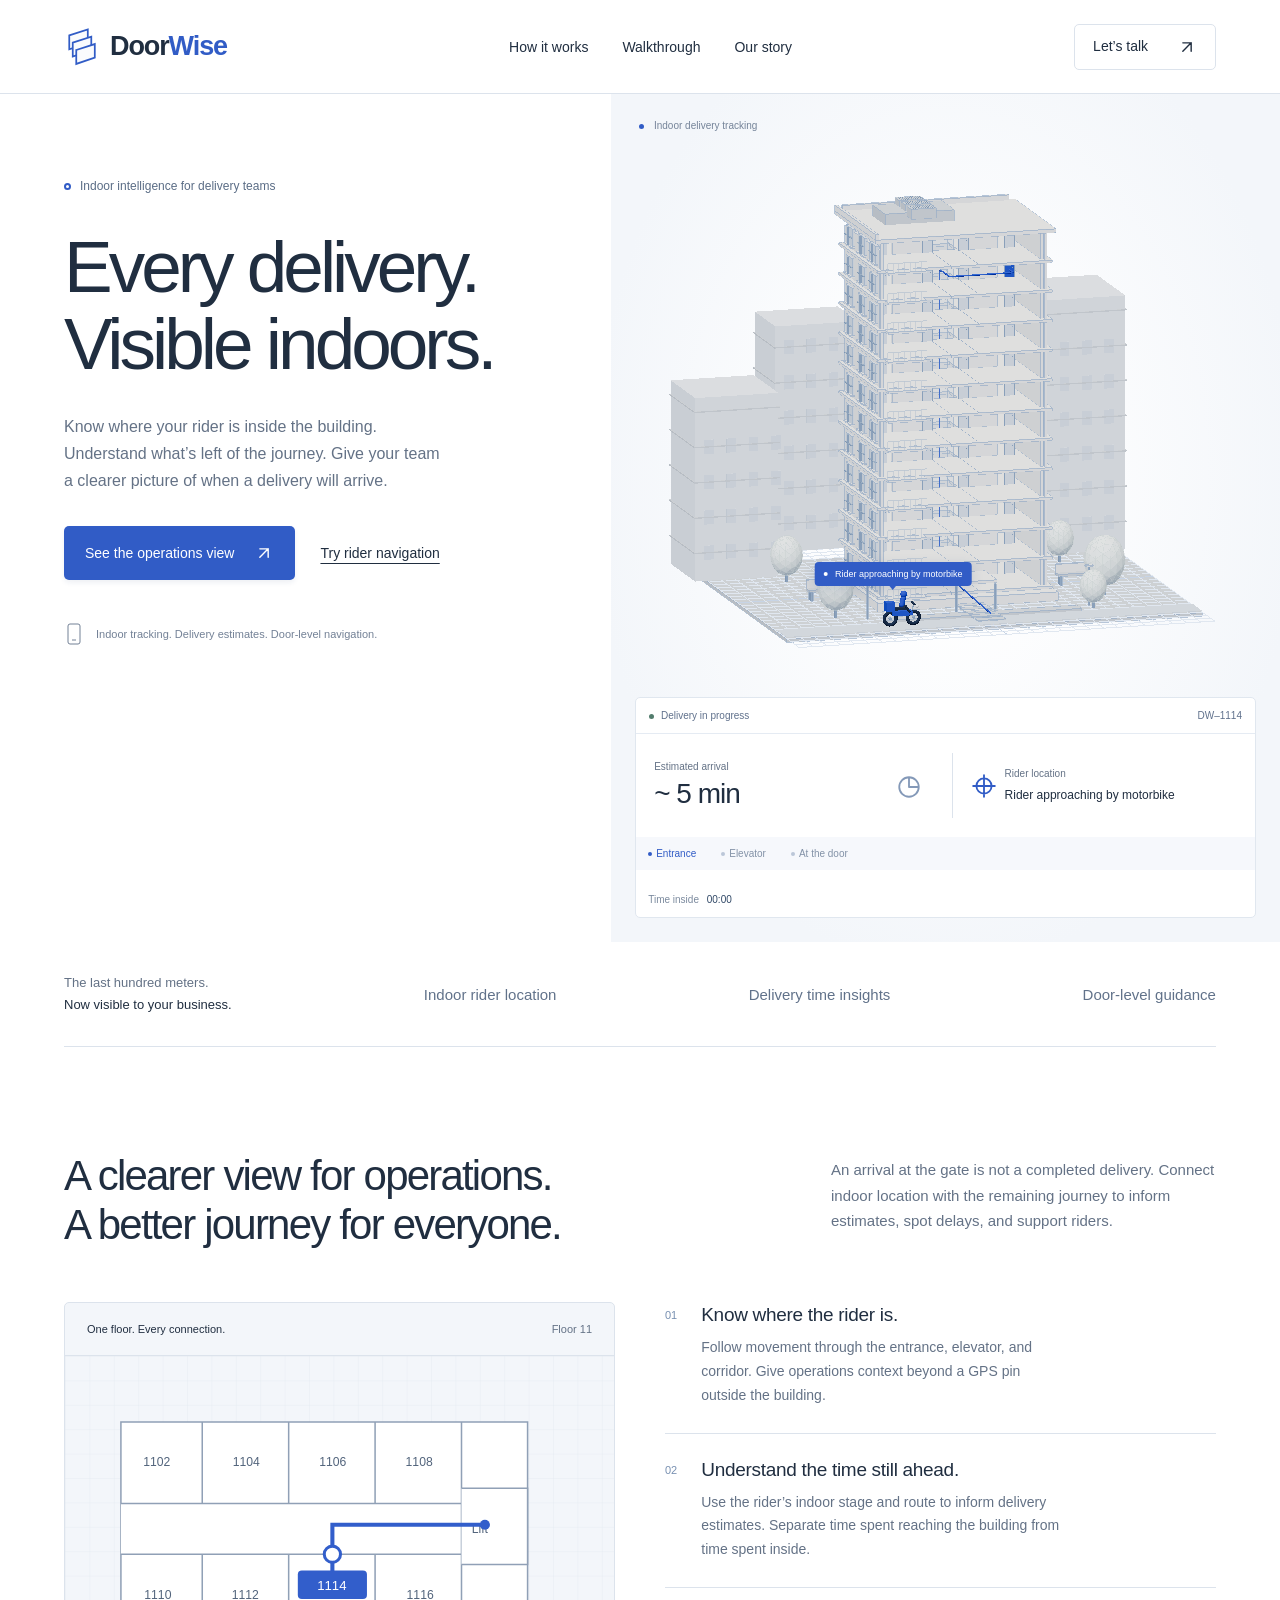
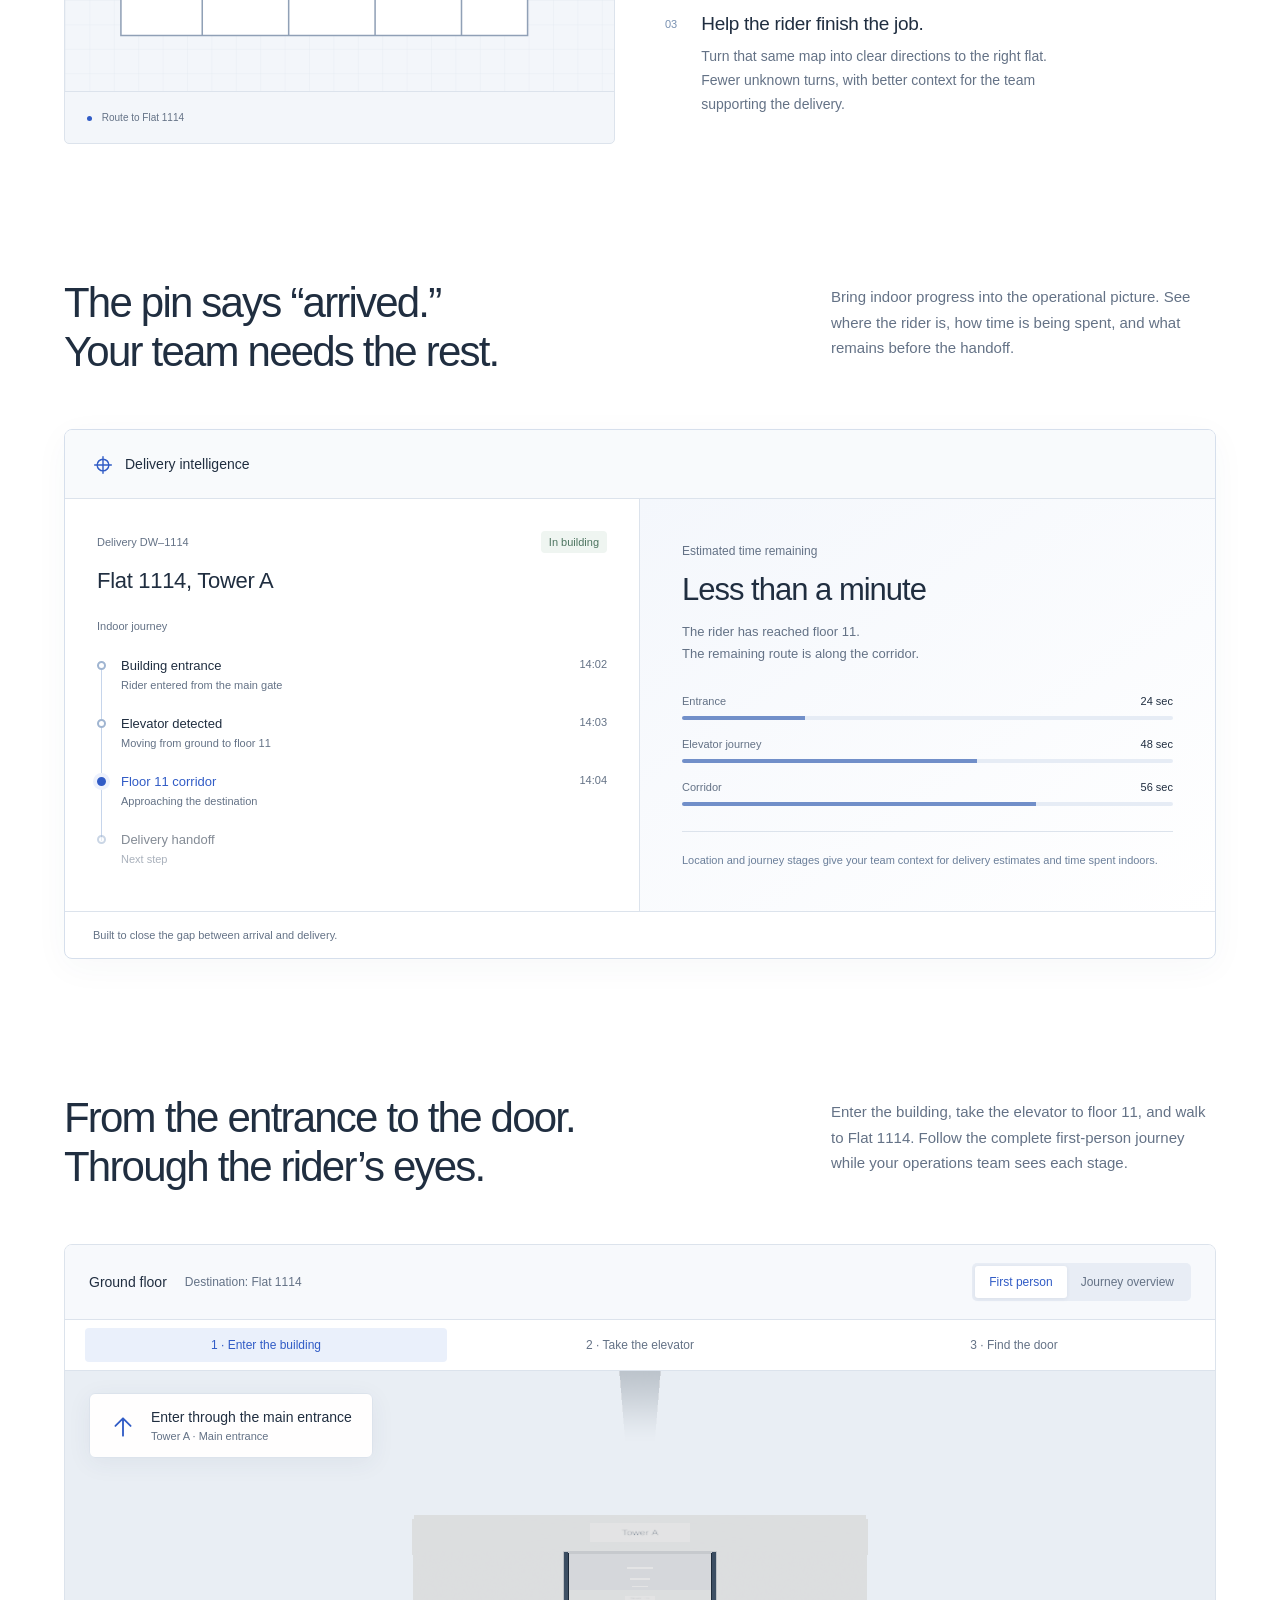
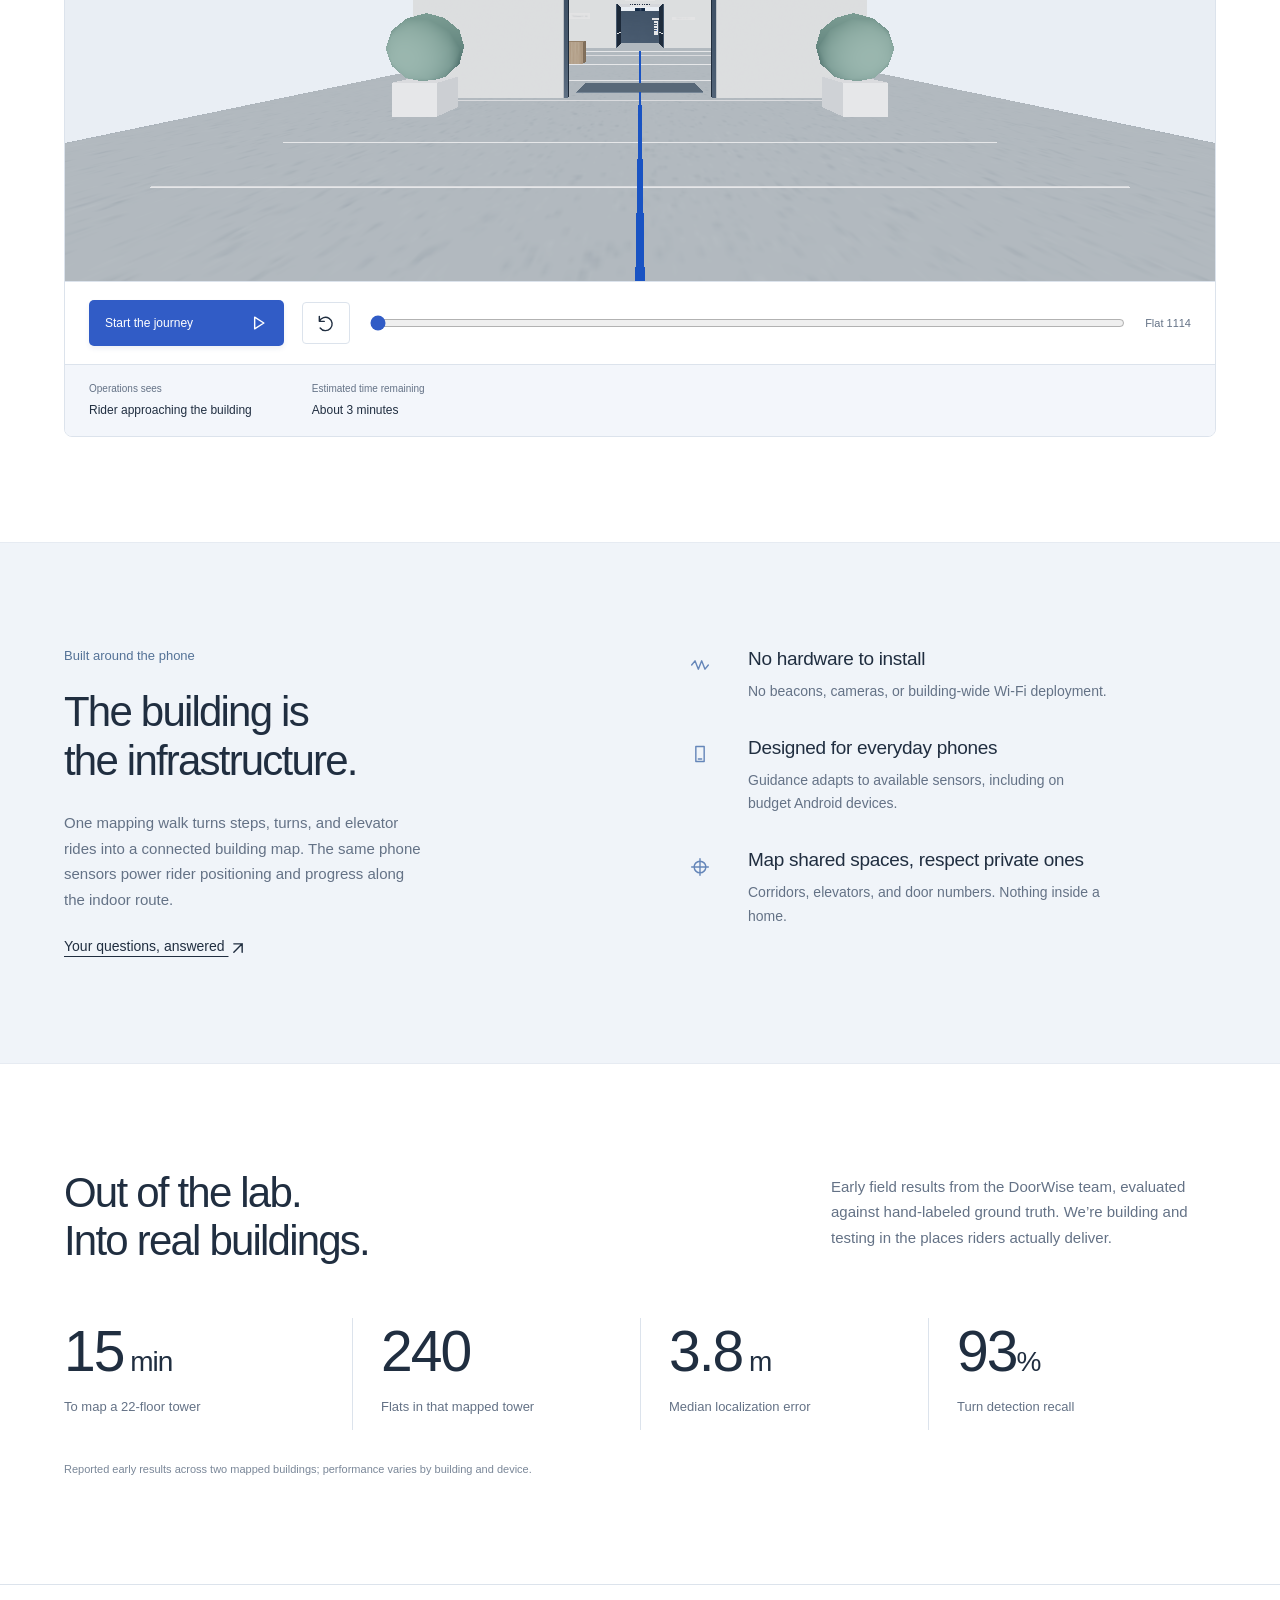
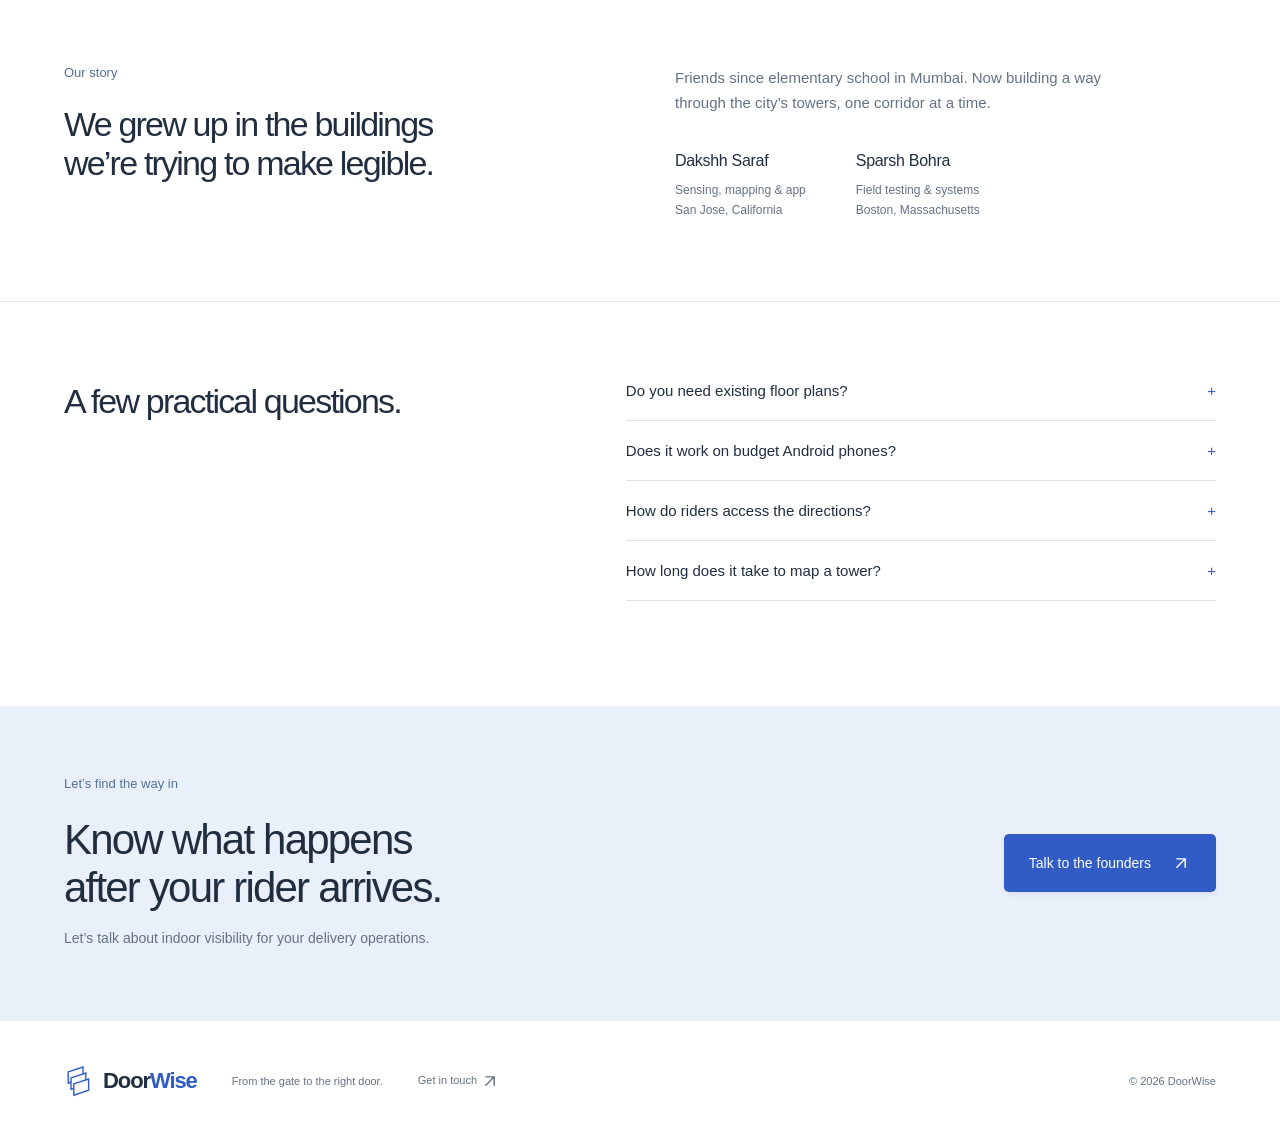
==== commit 2619254a: "Show motorbike arrival and delivery milestones in building animation" ====
--- a/index.html
+++ b/index.html
@@ -3,10 +3,10 @@
 <body><a class="skip" href="#main">Skip to content</a>
 <header><a class="brand" href="#" aria-label="DoorWise home"><img class="brand-mark" src="logo-mark.svg" width="35" height="40" alt=""><span class="brand-name">Door<span>Wise</span></span></a><nav aria-label="Main navigation"><a href="#how">How it works</a><a href="#walkthrough">Walkthrough</a><a href="#about">Our story</a></nav><a class="nav-contact" href="#contact">Let’s talk <span><svg class="ui-icon" viewBox="0 0 24 24" fill="none" stroke="currentColor" stroke-width="1.7" stroke-linecap="round" stroke-linejoin="round" aria-hidden="true"><path d="M7 17 17 7M7 7h10v10"/></svg></span></a></header>
 <main id="main"><section class="hero"><div class="hero-copy"><div class="intro"><span></span> Indoor intelligence for delivery teams</div><h1>Every delivery.<br>Visible indoors.</h1><p>Know where your rider is inside the building. Understand what’s left of the journey. Give your team a clearer picture of when a delivery will arrive.</p><div class="actions"><a class="primary" href="#insights">See the operations view <span><svg class="ui-icon" viewBox="0 0 24 24" fill="none" stroke="currentColor" stroke-width="1.7" stroke-linecap="round" stroke-linejoin="round" aria-hidden="true"><path d="M7 17 17 7M7 7h10v10"/></svg></span></a><button class="text-link secondary-demo" data-demo>Try rider navigation</button></div><div class="hero-note"><svg width="20" height="24" viewBox="0 0 20 24" fill="none" aria-hidden="true"><rect x="4" y="2" width="12" height="20" rx="2" stroke="currentColor"/><path d="M8 18h4" stroke="currentColor"/></svg><span>Indoor tracking. Delivery estimates. Door-level navigation.</span></div></div>
-<div class="model-wrap" id="model-wrap"><div class="model-top"><span><i></i> Indoor delivery tracking</span><span>Illustrative tracking preview</span></div><div id="scene" role="img" aria-label="Interactive 3D residential tower showing a route from the entrance to a flat. Drag to rotate."></div><div id="fallback" hidden><img src="blueprint.svg" alt="Architectural floor plan"><p>Explore the building using the interactive map below.</p></div><div class="destination"><div class="tracking-head"><span><i></i> Delivery in progress</span><span>DW–1114</span></div><div class="eta-row"><div><small>Estimated arrival</small><strong id="eta">~ 3 min</strong></div><span class="eta-icon"><svg class="ui-icon" viewBox="0 0 24 24" fill="none" stroke="currentColor" stroke-width="1.7" stroke-linecap="round" stroke-linejoin="round" aria-hidden="true"><path d="M12 4v8h8M21 12a9 9 0 1 1-18 0 9 9 0 0 1 18 0"/></svg></span></div><div class="tracking-location"><span class="pin"><svg class="ui-icon" viewBox="0 0 24 24" fill="none" stroke="currentColor" stroke-width="1.7" stroke-linecap="round" stroke-linejoin="round" aria-hidden="true"><path d="M12 2v20M2 12h20M19 12a7 7 0 1 1-14 0 7 7 0 0 1 14 0"/></svg></span><div><small>Rider location</small><strong id="location">Entrance · Ground floor</strong></div></div><div class="events"><div class="event current"><i></i> Entrance</div><div class="event"><i></i> Elevator</div><div class="event"><i></i> At the door</div></div><div class="tracking-foot"><span>Time inside <b id="journey-time">00:24</b></span><span>Sample data</span></div></div><div class="scene-tools"><button id="rotate" aria-pressed="true" title="Pause building rotation"><svg class="ui-icon" viewBox="0 0 24 24" fill="none" stroke="currentColor" stroke-width="1.7" stroke-linecap="round" stroke-linejoin="round" aria-hidden="true"><path d="M8 5v14M16 5v14"/></svg></button><button id="reset" title="Reset model view" aria-label="Reset model view"><svg class="ui-icon" viewBox="0 0 24 24" fill="none" stroke="currentColor" stroke-width="1.7" stroke-linecap="round" stroke-linejoin="round" aria-hidden="true"><path d="M4 10a8 8 0 1 1 1 8M4 4v6h6"/></svg></button></div><div class="route-control"><div class="route-label"><span id="stage-label">Through the entrance</span><span class="drag-hint">Drag to explore</span></div><div class="stages" aria-label="Explore delivery stages"><button data-stage="0" class="active" aria-pressed="true"><b>1</b> Entrance</button><button data-stage="1" aria-pressed="false"><b>2</b> Elevator</button><button data-stage="2" aria-pressed="false"><b>3</b> Right door</button></div></div></div></section>
+<div class="model-wrap" id="model-wrap"><div class="model-top"><span><i></i> Indoor delivery tracking</span></div><div id="scene" role="img" aria-label="Motorbike arrival and indoor delivery through reception, elevator and corridor. Drag to rotate."></div><div id="fallback" hidden><img src="blueprint.svg" alt="Architectural floor plan"><p>Explore the building using the interactive map below.</p></div><div class="destination"><div class="tracking-head"><span><i></i> Delivery in progress</span><span>DW–1114</span></div><div class="eta-row"><div><small>Estimated arrival</small><strong id="eta">~ 3 min</strong></div><span class="eta-icon"><svg class="ui-icon" viewBox="0 0 24 24" fill="none" stroke="currentColor" stroke-width="1.7" stroke-linecap="round" stroke-linejoin="round" aria-hidden="true"><path d="M12 4v8h8M21 12a9 9 0 1 1-18 0 9 9 0 0 1 18 0"/></svg></span></div><div class="tracking-location"><span class="pin"><svg class="ui-icon" viewBox="0 0 24 24" fill="none" stroke="currentColor" stroke-width="1.7" stroke-linecap="round" stroke-linejoin="round" aria-hidden="true"><path d="M12 2v20M2 12h20M19 12a7 7 0 1 1-14 0 7 7 0 0 1 14 0"/></svg></span><div><small>Rider location</small><strong id="location">Entrance · Ground floor</strong></div></div><div class="events"><div class="event current"><i></i> Entrance</div><div class="event"><i></i> Elevator</div><div class="event"><i></i> At the door</div></div><div class="tracking-foot"><span>Time inside <b id="journey-time">00:24</b></span></div></div><div class="route-control"><section class="delivery-timeline" aria-label="Delivery timeline"><ol><li data-checkpoint="0" hidden><svg class="checkpoint-check" viewBox="0 0 20 20" fill="none" aria-hidden="true"><circle cx="10" cy="10" r="9" fill="#e4f5ec"/><path d="m5.8 10 2.7 2.7 5.7-5.7" stroke="#27845a" stroke-width="1.8" stroke-linecap="round" stroke-linejoin="round"/></svg><span>Rider arrived</span><time>—</time></li><li data-checkpoint="1" hidden><svg class="checkpoint-check" viewBox="0 0 20 20" fill="none" aria-hidden="true"><circle cx="10" cy="10" r="9" fill="#e4f5ec"/><path d="m5.8 10 2.7 2.7 5.7-5.7" stroke="#27845a" stroke-width="1.8" stroke-linecap="round" stroke-linejoin="round"/></svg><span>Reached reception</span><time>—</time></li><li data-checkpoint="2" hidden><svg class="checkpoint-check" viewBox="0 0 20 20" fill="none" aria-hidden="true"><circle cx="10" cy="10" r="9" fill="#e4f5ec"/><path d="m5.8 10 2.7 2.7 5.7-5.7" stroke="#27845a" stroke-width="1.8" stroke-linecap="round" stroke-linejoin="round"/></svg><span>Entered elevator</span><time>—</time></li><li data-checkpoint="3" hidden><svg class="checkpoint-check" viewBox="0 0 20 20" fill="none" aria-hidden="true"><circle cx="10" cy="10" r="9" fill="#e4f5ec"/><path d="m5.8 10 2.7 2.7 5.7-5.7" stroke="#27845a" stroke-width="1.8" stroke-linecap="round" stroke-linejoin="round"/></svg><span>Reached floor 11</span><time>—</time></li><li data-checkpoint="4" hidden><svg class="checkpoint-check" viewBox="0 0 20 20" fill="none" aria-hidden="true"><circle cx="10" cy="10" r="9" fill="#e4f5ec"/><path d="m5.8 10 2.7 2.7 5.7-5.7" stroke="#27845a" stroke-width="1.8" stroke-linecap="round" stroke-linejoin="round"/></svg><span>Order delivered</span><time>—</time></li></ol></section></div></div></section>
 <div class="context-band"><p>The last hundred meters.<br><strong>Now visible to your business.</strong></p><div>Indoor rider location</div><div>Delivery time insights</div><div>Door-level guidance</div></div>
-<section id="how" class="workflow section"><div class="section-heading"><h2>A clearer view for operations.<br>A better journey for everyone.</h2><p>An arrival at the gate is not a completed delivery. Connect indoor location with the remaining journey to inform estimates, spot delays, and support riders.</p></div><div class="workflow-grid"><div class="plan-visual"><div class="plan-title"><span>One floor. Every connection.</span><span>Floor 11</span></div><svg viewBox="0 0 540 330" role="img" aria-label="Floor plan showing a route from the elevator to flat 1114"><defs><pattern id="grid" width="24" height="24" patternUnits="userSpaceOnUse"><path d="M24 0H0V24" fill="none" stroke="#dce3ec" stroke-width=".5"/></pattern></defs><rect width="540" height="330" fill="url(#grid)"/><g fill="#fff" stroke="#90a0b6" stroke-width="1.5"><path d="M55 65h400v210H55z"/><path d="M55 145h335v50H55M390 65v210M135 65v80m85-80v80m85-80v80M135 195v80m85-80v80m85-80v80"/><path d="M390 130h65v75h-65"/></g><g fill="#52647c" font-size="12" font-family="Arial"><text x="77" y="108">1102</text><text x="165" y="108">1104</text><text x="250" y="108">1106</text><text x="335" y="108">1108</text><text x="78" y="239">1110</text><text x="164" y="239">1112</text><text x="336" y="239">1116</text><text x="400" y="174">Lift</text></g><path d="M413 166H263v57" fill="none" stroke="#325ecb" stroke-width="4" stroke-linecap="round" class="plan-route"/><circle cx="413" cy="166" r="5" fill="#325ecb"/><rect x="229" y="211" width="68" height="28" rx="4" fill="#325ecb"/><text x="248" y="230" fill="white" font-size="13" font-family="Arial">1114</text><circle cx="263" cy="195" r="8" fill="white" stroke="#325ecb" stroke-width="3"/></svg><div class="plan-caption"><span><i></i> Route to Flat 1114</span><span>Schematic floor plan</span></div></div><div class="steps"><article><span>01</span><div><h3>Know where the rider is.</h3><p>Follow movement through the entrance, elevator, and corridor. Give operations context beyond a GPS pin outside the building.</p></div></article><article><span>02</span><div><h3>Understand the time still ahead.</h3><p>Use the rider’s indoor stage and route to inform delivery estimates. Separate time spent reaching the building from time spent inside.</p></div></article><article><span>03</span><div><h3>Help the rider finish the job.</h3><p>Turn that same map into clear directions to the right flat. Fewer unknown turns, with better context for the team supporting the delivery.</p></div></article></div></div></section>
-<section id="insights" class="section insights"><div class="section-heading"><h2>The pin says “arrived.”<br>Your team needs the rest.</h2><p>Bring indoor progress into the operational picture. See where the rider is, how time is being spent, and what remains before the handoff.</p></div><div class="ops-dashboard"><div class="ops-header"><div><span class="ops-symbol"><svg class="ui-icon" viewBox="0 0 24 24" fill="none" stroke="currentColor" stroke-width="1.7" stroke-linecap="round" stroke-linejoin="round" aria-hidden="true"><path d="M12 2v20M2 12h20M19 12a7 7 0 1 1-14 0 7 7 0 0 1 14 0"/></svg></span><strong>Delivery intelligence</strong></div><span>Illustrative operations view</span></div><div class="ops-grid"><div class="ops-journey"><div class="ops-order"><span>Delivery DW–1114</span><span class="status">In building</span></div><h3>Flat 1114, Tower A</h3><p>Indoor journey</p><ol class="timeline"><li><span class="event-dot"></span><div><strong>Building entrance</strong><small>Rider entered from the main gate</small></div><time>14:02</time></li><li><span class="event-dot"></span><div><strong>Elevator detected</strong><small>Moving from ground to floor 11</small></div><time>14:03</time></li><li class="latest"><span class="event-dot"></span><div><strong>Floor 11 corridor</strong><small>Approaching the destination</small></div><time>14:04</time></li><li class="pending"><span class="event-dot"></span><div><strong>Delivery handoff</strong><small>Next step</small></div></li></ol></div><div class="ops-estimate"><span>Estimated time remaining</span><strong>Less than a minute</strong><p>The rider has reached floor 11.<br>The remaining route is along the corridor.</p><div class="timebreak"><div><span>Entrance</span><b>24 sec</b><i style="--bar:25%"></i></div><div><span>Elevator journey</span><b>48 sec</b><i style="--bar:60%"></i></div><div><span>Corridor</span><b>56 sec</b><i style="--bar:72%"></i></div></div><div class="ops-note">Location and journey stages give your team context for delivery estimates and time spent indoors.</div></div></div><div class="ops-footer"><span>Built to close the gap between arrival and delivery.</span><span>Example timings · Not live delivery data</span></div></div></section><section id="walkthrough" class="section walkthrough"><div class="section-heading"><h2>From the entrance to the door.<br>Through the rider’s eyes.</h2><p>Enter the building, take the elevator to floor 11, and walk to Flat 1114. Follow the complete first-person journey while your operations team sees each stage.</p></div><div class="walk-shell"><div class="walk-toolbar"><div><strong id="walk-floor">Ground floor</strong><span>Destination: Flat 1114</span></div><div class="walk-views" aria-label="Walkthrough camera view"><button data-walk-view="first" aria-pressed="true">First person</button><button data-walk-view="overview" aria-pressed="false">Journey overview</button></div></div><div class="walk-stage-nav" aria-label="Jump to a journey stage"><button data-walk-stage="0" aria-pressed="true">1 · Enter the building</button><button data-walk-stage="1" aria-pressed="false">2 · Take the elevator</button><button data-walk-stage="2" aria-pressed="false">3 · Find the door</button></div><div class="walk-viewport"><div id="walk-scene" role="img" aria-label="First-person 3D walkthrough of a residential corridor leading to flat 1114"></div><div class="walk-instruction"><span id="walk-icon"><svg class="ui-icon" viewBox="0 0 24 24" fill="none" stroke="currentColor" stroke-width="1.7" stroke-linecap="round" stroke-linejoin="round" aria-hidden="true"><path d="M12 20V4m-7 7 7-7 7 7"/></svg></span><div><strong id="walk-direction">Continue along the corridor</strong><small id="walk-distance">28 m to Flat 1114</small></div></div><span class="walk-example">Illustrative walkthrough</span><p id="walk-fallback" hidden>The 3D walkthrough needs WebGL. You can still explore the original rider map using “Try rider navigation” above.</p></div><div class="walk-controls"><button id="walk-play" class="primary" aria-label="Start first-person walkthrough">Walk to the door <span><svg class="ui-icon" viewBox="0 0 24 24" fill="none" stroke="currentColor" stroke-width="1.7" stroke-linecap="round" stroke-linejoin="round" aria-hidden="true"><path d="m8 5 11 7-11 7Z"/></svg></span></button><button id="walk-restart" aria-label="Restart walkthrough"><svg class="ui-icon" viewBox="0 0 24 24" fill="none" stroke="currentColor" stroke-width="1.7" stroke-linecap="round" stroke-linejoin="round" aria-hidden="true"><path d="M4 10a8 8 0 1 1 1 8M4 4v6h6"/></svg></button><label for="walk-progress" class="sr-only">Progress from building entrance to flat 1114</label><input id="walk-progress" type="range" min="0" max="100" value="0" step="0.1"><span class="walk-end">Flat 1114</span></div><div class="walk-business"><div><small>Operations sees</small><strong id="walk-status">Rider has exited the elevator</strong></div><div><small>Estimated time remaining</small><strong id="walk-eta">Less than a minute</strong></div><span>Example data</span></div></div></section><section id="technology" class="technology section"><div class="tech-copy"><span class="section-kicker">Built around the phone</span><h2>The building is<br>the infrastructure.</h2><p>One mapping walk turns steps, turns, and elevator rides into a connected building map. The same phone sensors power rider positioning and progress along the indoor route.</p><a class="text-link" href="#questions">Your questions, answered <span><svg class="ui-icon" viewBox="0 0 24 24" fill="none" stroke="currentColor" stroke-width="1.7" stroke-linecap="round" stroke-linejoin="round" aria-hidden="true"><path d="M7 17 17 7M7 7h10v10"/></svg></span></a></div><div class="tech-list"><article><span><svg class="ui-icon" viewBox="0 0 24 24" fill="none" stroke="currentColor" stroke-width="1.7" stroke-linecap="round" stroke-linejoin="round" aria-hidden="true"><path d="m2 12 4-5 4 10 4-10 4 10 4-5"/></svg></span><div><h3>No hardware to install</h3><p>No beacons, cameras, or building-wide Wi-Fi deployment.</p></div></article><article><span><svg class="ui-icon" viewBox="0 0 24 24" fill="none" stroke="currentColor" stroke-width="1.7" stroke-linecap="round" stroke-linejoin="round" aria-hidden="true"><path d="M7 3h10v18H7zM10 18h4"/></svg></span><div><h3>Designed for everyday phones</h3><p>Guidance adapts to available sensors, including on budget Android devices.</p></div></article><article><span><svg class="ui-icon" viewBox="0 0 24 24" fill="none" stroke="currentColor" stroke-width="1.7" stroke-linecap="round" stroke-linejoin="round" aria-hidden="true"><path d="M12 2v20M2 12h20M19 12a7 7 0 1 1-14 0 7 7 0 0 1 14 0"/></svg></span><div><h3>Map shared spaces, respect private ones</h3><p>Corridors, elevators, and door numbers. Nothing inside a home.</p></div></article></div></section>
+<section id="how" class="workflow section"><div class="section-heading"><h2>A clearer view for operations.<br>A better journey for everyone.</h2><p>An arrival at the gate is not a completed delivery. Connect indoor location with the remaining journey to inform estimates, spot delays, and support riders.</p></div><div class="workflow-grid"><div class="plan-visual"><div class="plan-title"><span>One floor. Every connection.</span><span>Floor 11</span></div><svg viewBox="0 0 540 330" role="img" aria-label="Floor plan showing a route from the elevator to flat 1114"><defs><pattern id="grid" width="24" height="24" patternUnits="userSpaceOnUse"><path d="M24 0H0V24" fill="none" stroke="#dce3ec" stroke-width=".5"/></pattern></defs><rect width="540" height="330" fill="url(#grid)"/><g fill="#fff" stroke="#90a0b6" stroke-width="1.5"><path d="M55 65h400v210H55z"/><path d="M55 145h335v50H55M390 65v210M135 65v80m85-80v80m85-80v80M135 195v80m85-80v80m85-80v80"/><path d="M390 130h65v75h-65"/></g><g fill="#52647c" font-size="12" font-family="Arial"><text x="77" y="108">1102</text><text x="165" y="108">1104</text><text x="250" y="108">1106</text><text x="335" y="108">1108</text><text x="78" y="239">1110</text><text x="164" y="239">1112</text><text x="336" y="239">1116</text><text x="400" y="174">Lift</text></g><path d="M413 166H263v57" fill="none" stroke="#325ecb" stroke-width="4" stroke-linecap="round" class="plan-route"/><circle cx="413" cy="166" r="5" fill="#325ecb"/><rect x="229" y="211" width="68" height="28" rx="4" fill="#325ecb"/><text x="248" y="230" fill="white" font-size="13" font-family="Arial">1114</text><circle cx="263" cy="195" r="8" fill="white" stroke="#325ecb" stroke-width="3"/></svg><div class="plan-caption"><span><i></i> Route to Flat 1114</span></div></div><div class="steps"><article><span>01</span><div><h3>Know where the rider is.</h3><p>Follow movement through the entrance, elevator, and corridor. Give operations context beyond a GPS pin outside the building.</p></div></article><article><span>02</span><div><h3>Understand the time still ahead.</h3><p>Use the rider’s indoor stage and route to inform delivery estimates. Separate time spent reaching the building from time spent inside.</p></div></article><article><span>03</span><div><h3>Help the rider finish the job.</h3><p>Turn that same map into clear directions to the right flat. Fewer unknown turns, with better context for the team supporting the delivery.</p></div></article></div></div></section>
+<section id="insights" class="section insights"><div class="section-heading"><h2>The pin says “arrived.”<br>Your team needs the rest.</h2><p>Bring indoor progress into the operational picture. See where the rider is, how time is being spent, and what remains before the handoff.</p></div><div class="ops-dashboard"><div class="ops-header"><div><span class="ops-symbol"><svg class="ui-icon" viewBox="0 0 24 24" fill="none" stroke="currentColor" stroke-width="1.7" stroke-linecap="round" stroke-linejoin="round" aria-hidden="true"><path d="M12 2v20M2 12h20M19 12a7 7 0 1 1-14 0 7 7 0 0 1 14 0"/></svg></span><strong>Delivery intelligence</strong></div></div><div class="ops-grid"><div class="ops-journey"><div class="ops-order"><span>Delivery DW–1114</span><span class="status">In building</span></div><h3>Flat 1114, Tower A</h3><p>Indoor journey</p><ol class="timeline"><li><span class="event-dot"></span><div><strong>Building entrance</strong><small>Rider entered from the main gate</small></div><time>14:02</time></li><li><span class="event-dot"></span><div><strong>Elevator detected</strong><small>Moving from ground to floor 11</small></div><time>14:03</time></li><li class="latest"><span class="event-dot"></span><div><strong>Floor 11 corridor</strong><small>Approaching the destination</small></div><time>14:04</time></li><li class="pending"><span class="event-dot"></span><div><strong>Delivery handoff</strong><small>Next step</small></div></li></ol></div><div class="ops-estimate"><span>Estimated time remaining</span><strong>Less than a minute</strong><p>The rider has reached floor 11.<br>The remaining route is along the corridor.</p><div class="timebreak"><div><span>Entrance</span><b>24 sec</b><i style="--bar:25%"></i></div><div><span>Elevator journey</span><b>48 sec</b><i style="--bar:60%"></i></div><div><span>Corridor</span><b>56 sec</b><i style="--bar:72%"></i></div></div><div class="ops-note">Location and journey stages give your team context for delivery estimates and time spent indoors.</div></div></div><div class="ops-footer"><span>Built to close the gap between arrival and delivery.</span></div></div></section><section id="walkthrough" class="section walkthrough"><div class="section-heading"><h2>From the entrance to the door.<br>Through the rider’s eyes.</h2><p>Enter the building, take the elevator to floor 11, and walk to Flat 1114. Follow the complete first-person journey while your operations team sees each stage.</p></div><div class="walk-shell"><div class="walk-toolbar"><div><strong id="walk-floor">Ground floor</strong><span>Destination: Flat 1114</span></div><div class="walk-views" aria-label="Walkthrough camera view"><button data-walk-view="first" aria-pressed="true">First person</button><button data-walk-view="overview" aria-pressed="false">Journey overview</button></div></div><div class="walk-stage-nav" aria-label="Jump to a journey stage"><button data-walk-stage="0" aria-pressed="true">1 · Enter the building</button><button data-walk-stage="1" aria-pressed="false">2 · Take the elevator</button><button data-walk-stage="2" aria-pressed="false">3 · Find the door</button></div><div class="walk-viewport"><div id="walk-scene" role="img" aria-label="First-person 3D walkthrough of a residential corridor leading to flat 1114"></div><div class="walk-instruction"><span id="walk-icon"><svg class="ui-icon" viewBox="0 0 24 24" fill="none" stroke="currentColor" stroke-width="1.7" stroke-linecap="round" stroke-linejoin="round" aria-hidden="true"><path d="M12 20V4m-7 7 7-7 7 7"/></svg></span><div><strong id="walk-direction">Continue along the corridor</strong><small id="walk-distance">28 m to Flat 1114</small></div></div><p id="walk-fallback" hidden>The 3D walkthrough needs WebGL. You can still explore the original rider map using “Try rider navigation” above.</p></div><div class="walk-controls"><button id="walk-play" class="primary" aria-label="Start first-person walkthrough">Walk to the door <span><svg class="ui-icon" viewBox="0 0 24 24" fill="none" stroke="currentColor" stroke-width="1.7" stroke-linecap="round" stroke-linejoin="round" aria-hidden="true"><path d="m8 5 11 7-11 7Z"/></svg></span></button><button id="walk-restart" aria-label="Restart walkthrough"><svg class="ui-icon" viewBox="0 0 24 24" fill="none" stroke="currentColor" stroke-width="1.7" stroke-linecap="round" stroke-linejoin="round" aria-hidden="true"><path d="M4 10a8 8 0 1 1 1 8M4 4v6h6"/></svg></button><label for="walk-progress" class="sr-only">Progress from building entrance to flat 1114</label><input id="walk-progress" type="range" min="0" max="100" value="0" step="0.1"><span class="walk-end">Flat 1114</span></div><div class="walk-business"><div><small>Operations sees</small><strong id="walk-status">Rider has exited the elevator</strong></div><div><small>Estimated time remaining</small><strong id="walk-eta">Less than a minute</strong></div></div></div></section><section id="technology" class="technology section"><div class="tech-copy"><span class="section-kicker">Built around the phone</span><h2>The building is<br>the infrastructure.</h2><p>One mapping walk turns steps, turns, and elevator rides into a connected building map. The same phone sensors power rider positioning and progress along the indoor route.</p><a class="text-link" href="#questions">Your questions, answered <span><svg class="ui-icon" viewBox="0 0 24 24" fill="none" stroke="currentColor" stroke-width="1.7" stroke-linecap="round" stroke-linejoin="round" aria-hidden="true"><path d="M7 17 17 7M7 7h10v10"/></svg></span></a></div><div class="tech-list"><article><span><svg class="ui-icon" viewBox="0 0 24 24" fill="none" stroke="currentColor" stroke-width="1.7" stroke-linecap="round" stroke-linejoin="round" aria-hidden="true"><path d="m2 12 4-5 4 10 4-10 4 10 4-5"/></svg></span><div><h3>No hardware to install</h3><p>No beacons, cameras, or building-wide Wi-Fi deployment.</p></div></article><article><span><svg class="ui-icon" viewBox="0 0 24 24" fill="none" stroke="currentColor" stroke-width="1.7" stroke-linecap="round" stroke-linejoin="round" aria-hidden="true"><path d="M7 3h10v18H7zM10 18h4"/></svg></span><div><h3>Designed for everyday phones</h3><p>Guidance adapts to available sensors, including on budget Android devices.</p></div></article><article><span><svg class="ui-icon" viewBox="0 0 24 24" fill="none" stroke="currentColor" stroke-width="1.7" stroke-linecap="round" stroke-linejoin="round" aria-hidden="true"><path d="M12 2v20M2 12h20M19 12a7 7 0 1 1-14 0 7 7 0 0 1 14 0"/></svg></span><div><h3>Map shared spaces, respect private ones</h3><p>Corridors, elevators, and door numbers. Nothing inside a home.</p></div></article></div></section>
 <section class="evidence section"><div class="section-heading"><h2>Out of the lab.<br>Into real buildings.</h2><p>Early field results from the DoorWise team, evaluated against hand-labeled ground truth. We’re building and testing in the places riders actually deliver.</p></div><div class="metrics"><div><strong>15<span> min</span></strong><p>To map a 22-floor tower</p></div><div><strong>240</strong><p>Flats in that mapped tower</p></div><div><strong>3.8<span> m</span></strong><p>Median localization error</p></div><div><strong>93<span>%</span></strong><p>Turn detection recall</p></div></div><p class="data-note">Reported early results across two mapped buildings; performance varies by building and device.</p></section>
 <section id="about" class="about section"><div><span class="section-kicker">Our story</span><h2>We grew up in the buildings<br>we’re trying to make legible.</h2></div><div><p>Friends since elementary school in Mumbai. Now building a way through the city’s towers, one corridor at a time.</p><div class="people"><div><h3>Dakshh Saraf</h3><p>Sensing, mapping & app<br>San Jose, California</p></div><div><h3>Sparsh Bohra</h3><p>Field testing & systems<br>Boston, Massachusetts</p></div></div></div></section>
 <section id="questions" class="faq section"><h2>A few practical questions.</h2><div><details><summary>Do you need existing floor plans?<span>+</span></summary><p>No. A mapper walks the building with a normal phone. Its sensors capture steps, turns, floors, and elevator movement to build the map.</p></details><details><summary>Does it work on budget Android phones?<span>+</span></summary><p>Yes. Guidance adapts to the sensors available. On devices without a barometer or gyroscope, the system can use accelerometer-based elevator detection and step-and-compass guidance.</p></details><details><summary>How do riders access the directions?<span>+</span></summary><p>During pilots, through the DoorWise app. Integration into a delivery platform’s existing rider app is the longer-term path.</p></details><details><summary>How long does it take to map a tower?<span>+</span></summary><p>The team mapped a 22-floor, 240-unit tower in about 15 minutes. Repeating floor layouts reduce the amount of surveying needed; timing depends on the building.</p></details></div></section>
--- a/style.css
+++ b/style.css
@@ -20,3 +20,12 @@
 .tracking-head,.events,.tracking-foot{grid-column:1/-1}.tracking-head,.tracking-foot{font-size:10px}.eta-row{padding:15px 18px}.tracking-location{padding:15px 18px;border-left:1px solid var(--line)}.tracking-location strong{font-size:12px}.tracking-location small{font-size:10px}.events{font-size:10px;justify-content:flex-start;gap:25px}.eta-row strong{font-size:28px}
 .scene-tools{position:relative;inset:auto;order:0;margin-top:-12px}.route-control{position:relative;inset:auto}.model-top{top:26px}
 @media(max-width:700px){.model-wrap{height:auto;padding:65px 20px 24px}#scene{height:480px}.destination{width:100%;top:auto;right:auto}.model-wrap>.quality-control{top:49px;right:20px}.tracking-location{padding:12px}.eta-row{padding:12px}.events{gap:18px}.tracking-head,.tracking-foot{font-size:9px}}
+
+.delivery-timeline{margin:24px 0 0;padding:22px;background:#fff;border:1px solid #dce5ef;border-radius:12px}.delivery-timeline header{display:flex;justify-content:space-between;gap:16px;font-size:14px}.delivery-timeline header span{color:#78879d;font-size:12px}.delivery-timeline ol{list-style:none;padding:0;margin:18px 0 0;display:grid;grid-template-columns:repeat(5,1fr);gap:14px}.delivery-timeline li{border-top:2px solid #e1e8f2;padding-top:12px;color:#7c899b;font-size:12px}.delivery-timeline li.done{border-color:#315cc6;color:#24374f}.delivery-timeline li.current{color:#315cc6}.delivery-timeline time{display:block;margin-top:8px;font-variant-numeric:tabular-nums;font-weight:600}@media(max-width:600px){.delivery-timeline ol{grid-template-columns:1fr;gap:0}.delivery-timeline li{border-top:0;border-left:2px solid #e1e8f2;padding:10px 0 10px 14px;display:flex;justify-content:space-between}.delivery-timeline time{margin:0}}
+
+.delivery-timeline ol{margin-top:0}
+
+/* Delivery milestones appear as the rider reaches them. */
+.route-control{position:absolute;top:80px;right:20px;left:auto;bottom:auto;width:205px;z-index:3;pointer-events:none}.delivery-timeline{margin:0;padding:0;border:0;background:transparent}.delivery-timeline ol{display:flex;flex-direction:column;gap:7px;margin:0}.delivery-timeline li{display:flex;justify-content:space-between;align-items:center;gap:12px;border:1px solid #dce5ef!important;border-radius:8px;padding:11px 12px;background:#fffffff2;box-shadow:0 3px 12px #304d7010;font-size:11px}.delivery-timeline li[hidden]{display:none}.delivery-timeline time{margin:0;white-space:nowrap;font-size:10px}.delivery-timeline li.current{border-color:#9eb5e9!important}@media(max-width:600px){.route-control{top:72px;right:12px;width:170px}.delivery-timeline li{padding:8px;font-size:10px;gap:5px}.delivery-timeline time{font-size:9px}}
+
+.checkpoint-check{width:18px;height:18px;flex-shrink:0}.delivery-timeline li>span{flex:1}.delivery-timeline li{gap:7px}
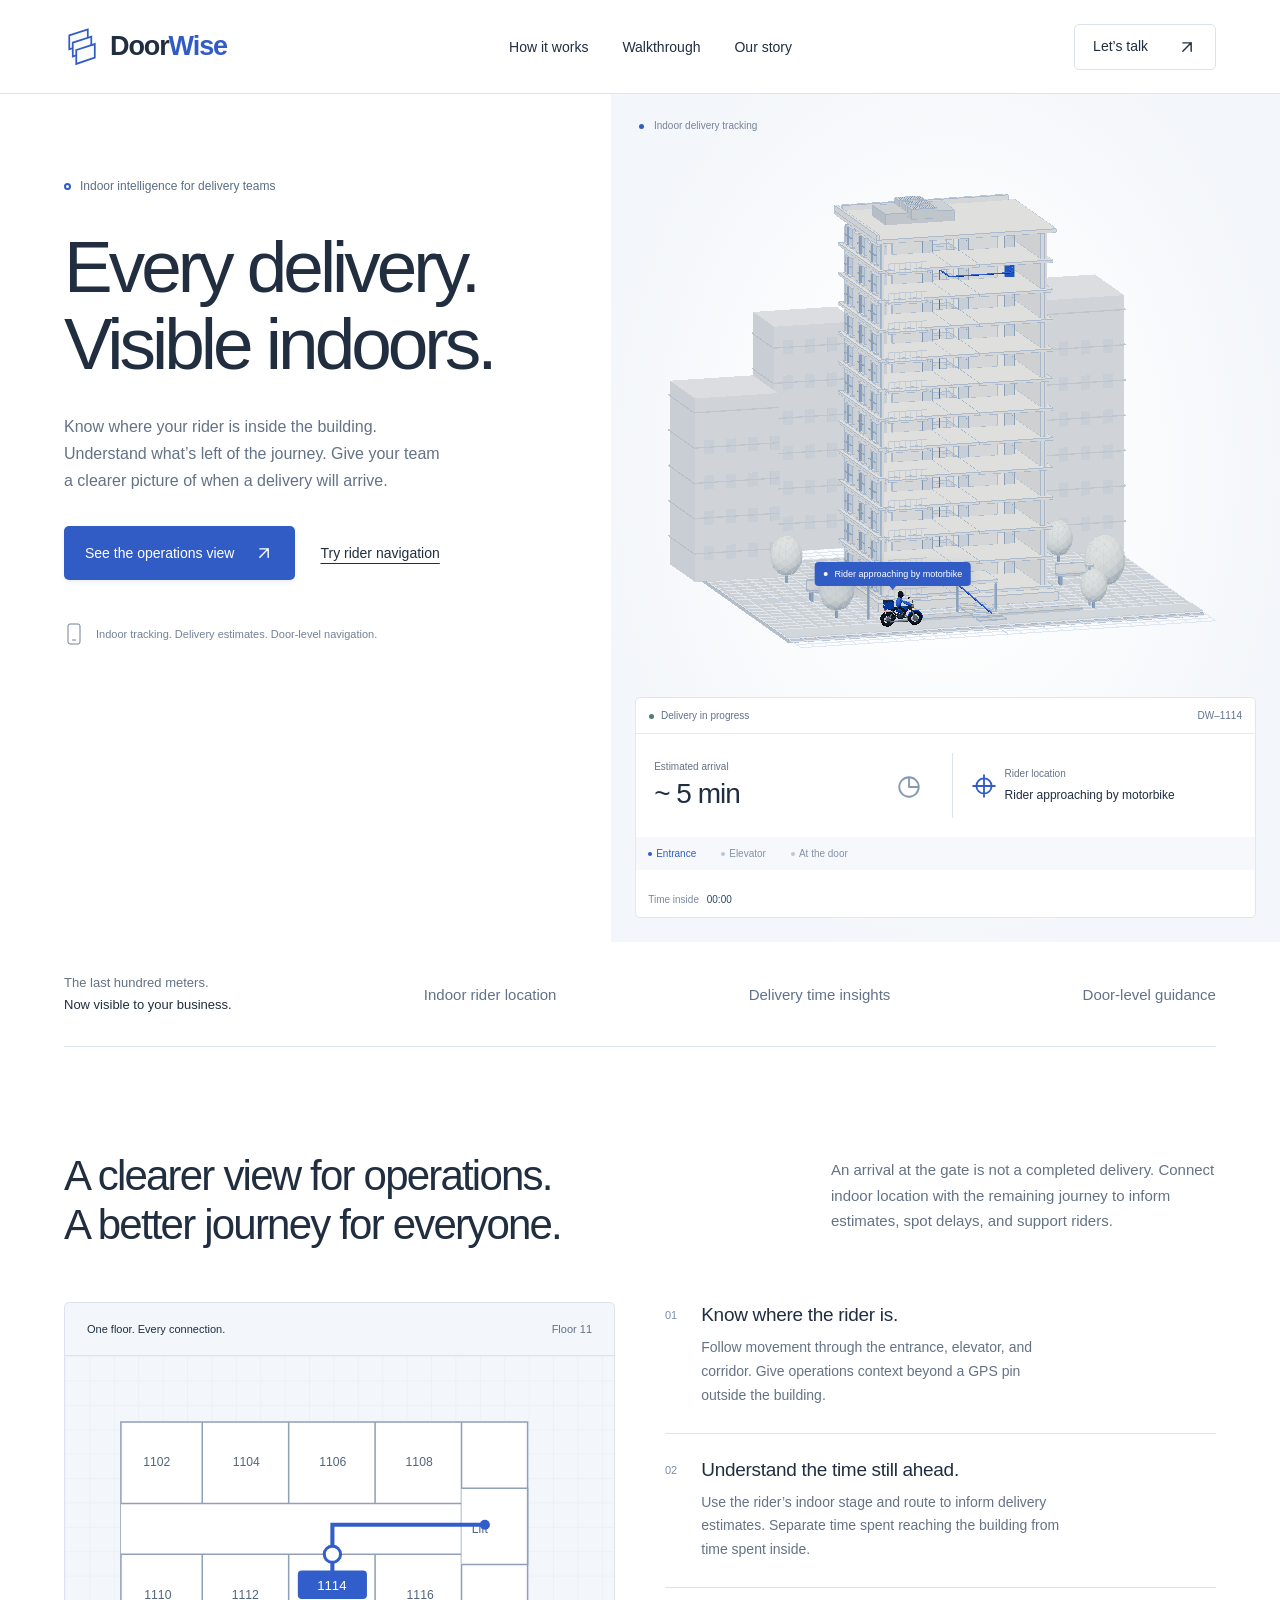
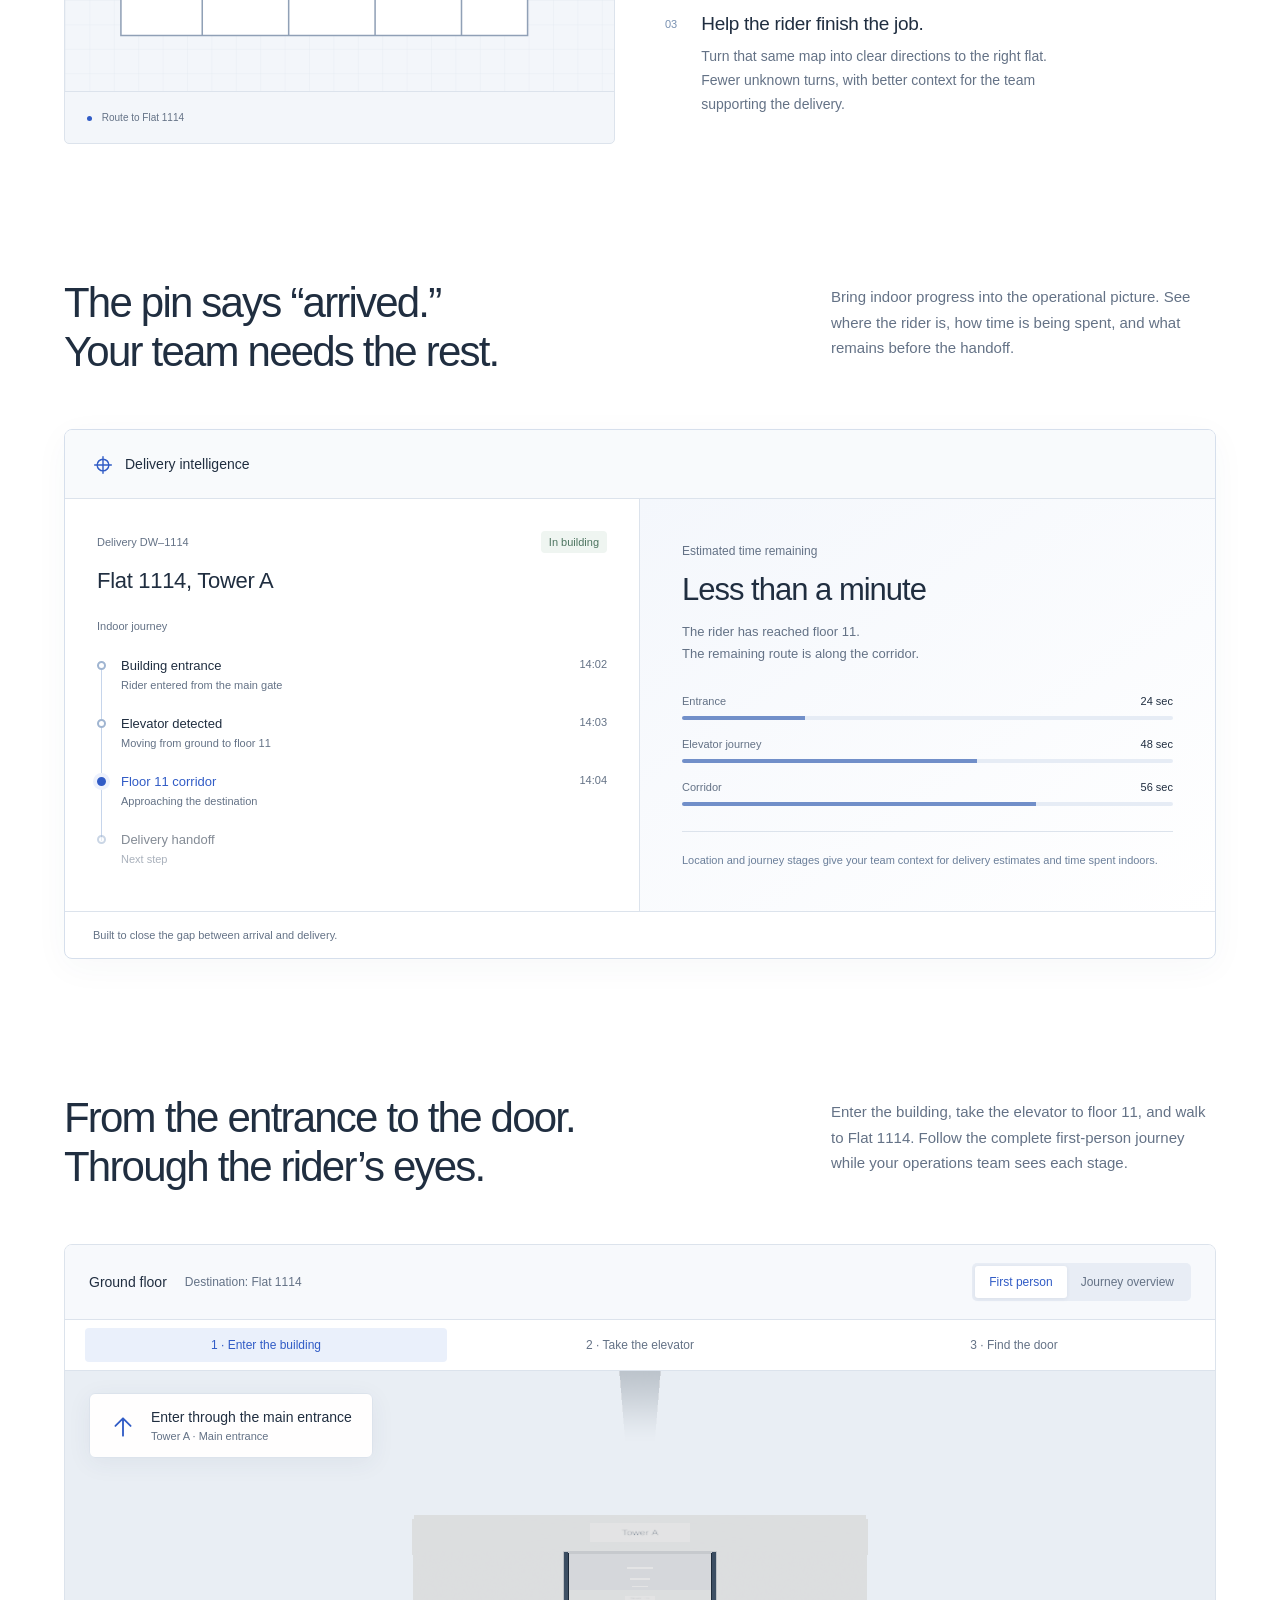
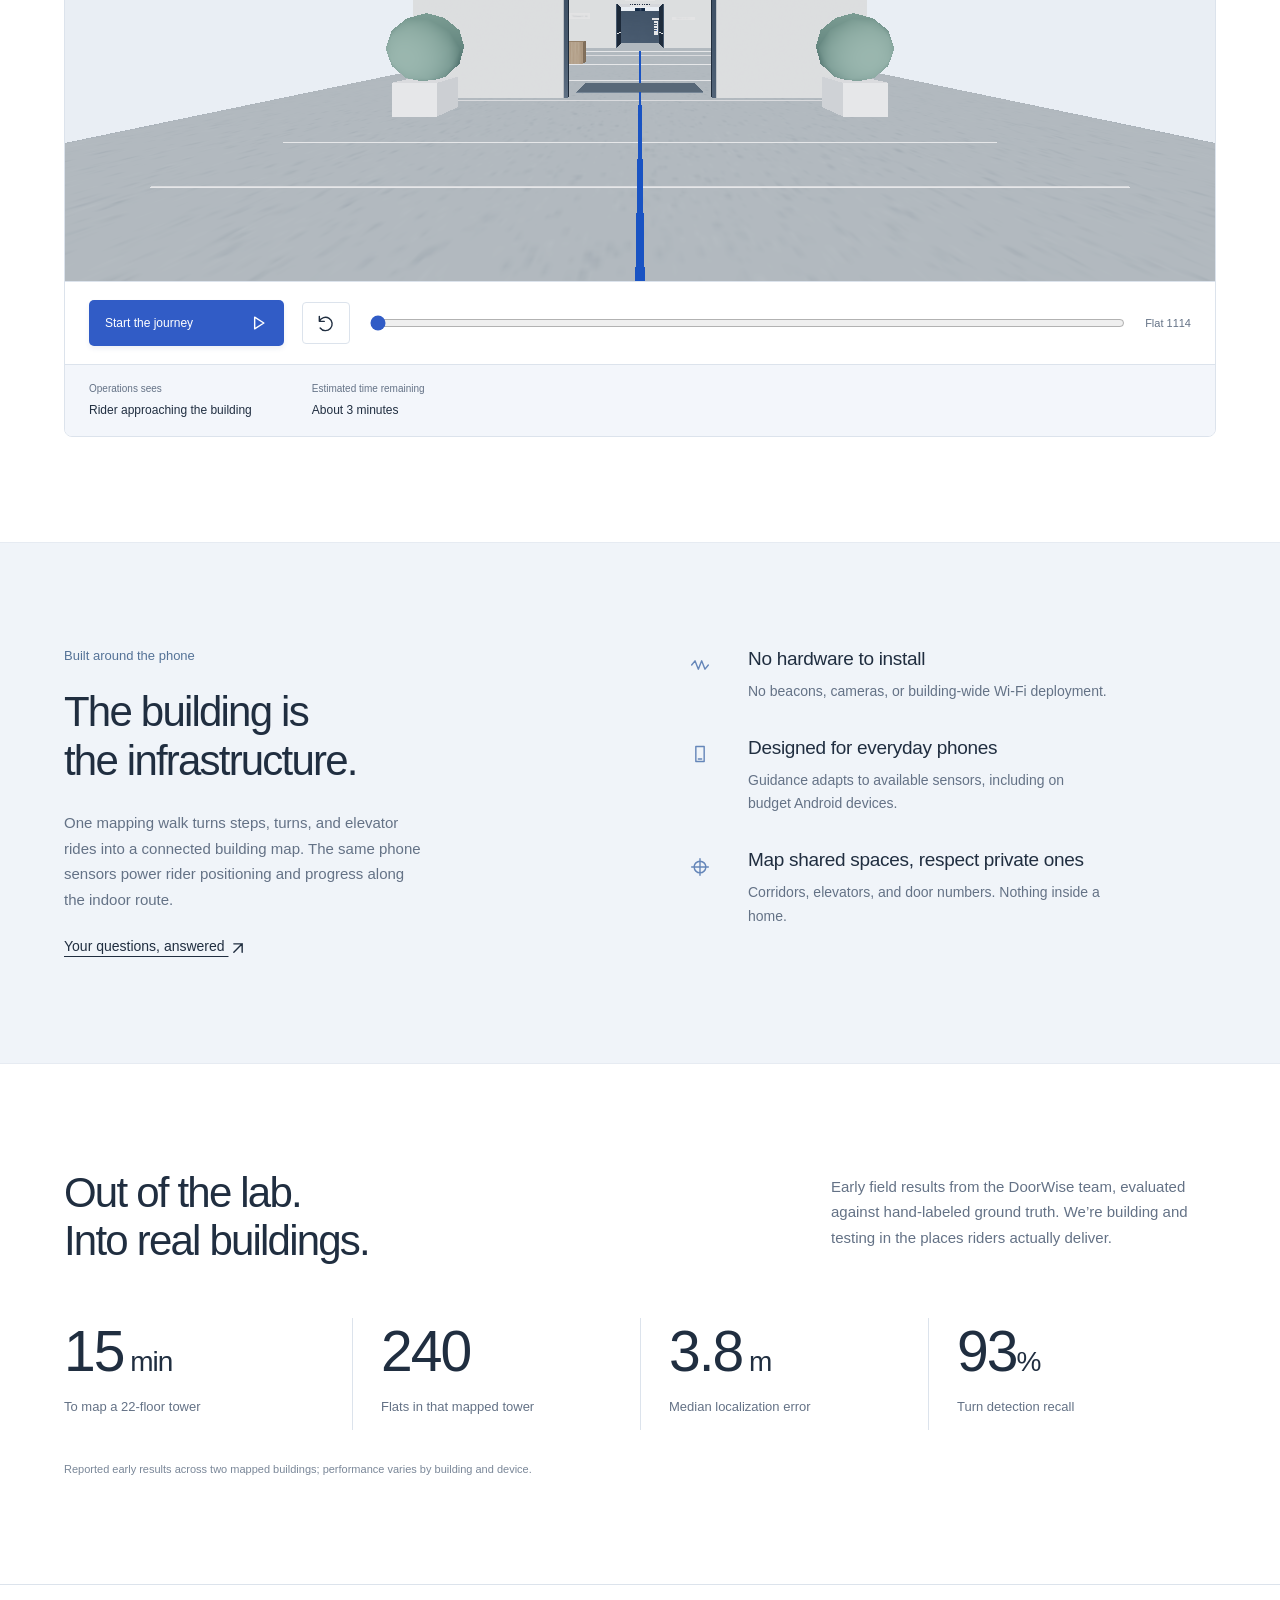
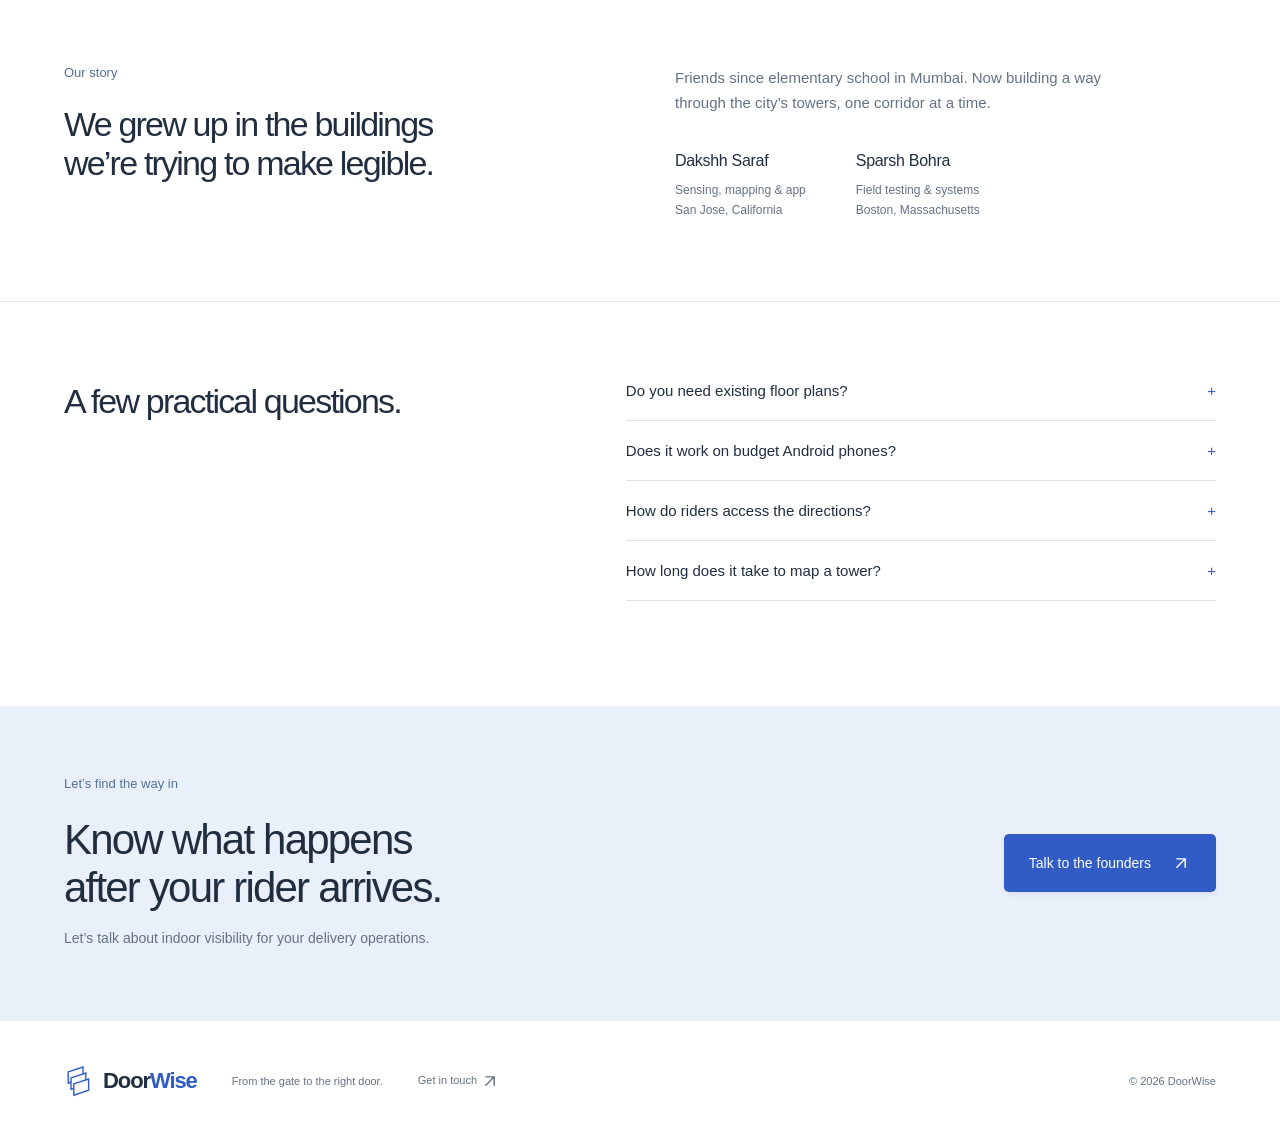
==== commit 56d8ebf5: "Detail delivery motorcycle and simplify mobile animation overlays" ====
--- a/index.html
+++ b/index.html
@@ -1,5 +1,5 @@
 <!doctype html>
-<html lang="en"><head><meta charset="utf-8"><meta name="viewport" content="width=device-width,initial-scale=1"><title>DoorWise — Indoor visibility for delivery teams</title><meta name="description" content="Track riders indoors, understand delivery progress, and inform arrival estimates with DoorWise."><link rel="stylesheet" href="style.css"><link rel="icon" type="image/svg+xml" href="logo-mark.svg"><script type="importmap">{"imports":{"three":"./vendor/three.module.js","three/addons/controls/OrbitControls.js":"./vendor/OrbitControls.js"}}</script></head>
+<html lang="en"><head><meta charset="utf-8"><meta name="viewport" content="width=device-width,initial-scale=1"><title>DoorWise — Indoor visibility for delivery teams</title><meta name="description" content="Track riders indoors, understand delivery progress, and inform arrival estimates with DoorWise."><link rel="stylesheet" href="style.css?v=7693e40a6023"><link rel="icon" type="image/svg+xml" href="logo-mark.svg"><script type="importmap">{"imports":{"three":"./vendor/three.module.js","three/addons/controls/OrbitControls.js":"./vendor/OrbitControls.js"}}</script></head>
 <body><a class="skip" href="#main">Skip to content</a>
 <header><a class="brand" href="#" aria-label="DoorWise home"><img class="brand-mark" src="logo-mark.svg" width="35" height="40" alt=""><span class="brand-name">Door<span>Wise</span></span></a><nav aria-label="Main navigation"><a href="#how">How it works</a><a href="#walkthrough">Walkthrough</a><a href="#about">Our story</a></nav><a class="nav-contact" href="#contact">Let’s talk <span><svg class="ui-icon" viewBox="0 0 24 24" fill="none" stroke="currentColor" stroke-width="1.7" stroke-linecap="round" stroke-linejoin="round" aria-hidden="true"><path d="M7 17 17 7M7 7h10v10"/></svg></span></a></header>
 <main id="main"><section class="hero"><div class="hero-copy"><div class="intro"><span></span> Indoor intelligence for delivery teams</div><h1>Every delivery.<br>Visible indoors.</h1><p>Know where your rider is inside the building. Understand what’s left of the journey. Give your team a clearer picture of when a delivery will arrive.</p><div class="actions"><a class="primary" href="#insights">See the operations view <span><svg class="ui-icon" viewBox="0 0 24 24" fill="none" stroke="currentColor" stroke-width="1.7" stroke-linecap="round" stroke-linejoin="round" aria-hidden="true"><path d="M7 17 17 7M7 7h10v10"/></svg></span></a><button class="text-link secondary-demo" data-demo>Try rider navigation</button></div><div class="hero-note"><svg width="20" height="24" viewBox="0 0 20 24" fill="none" aria-hidden="true"><rect x="4" y="2" width="12" height="20" rx="2" stroke="currentColor"/><path d="M8 18h4" stroke="currentColor"/></svg><span>Indoor tracking. Delivery estimates. Door-level navigation.</span></div></div>
@@ -11,4 +11,4 @@
 <section id="about" class="about section"><div><span class="section-kicker">Our story</span><h2>We grew up in the buildings<br>we’re trying to make legible.</h2></div><div><p>Friends since elementary school in Mumbai. Now building a way through the city’s towers, one corridor at a time.</p><div class="people"><div><h3>Dakshh Saraf</h3><p>Sensing, mapping & app<br>San Jose, California</p></div><div><h3>Sparsh Bohra</h3><p>Field testing & systems<br>Boston, Massachusetts</p></div></div></div></section>
 <section id="questions" class="faq section"><h2>A few practical questions.</h2><div><details><summary>Do you need existing floor plans?<span>+</span></summary><p>No. A mapper walks the building with a normal phone. Its sensors capture steps, turns, floors, and elevator movement to build the map.</p></details><details><summary>Does it work on budget Android phones?<span>+</span></summary><p>Yes. Guidance adapts to the sensors available. On devices without a barometer or gyroscope, the system can use accelerometer-based elevator detection and step-and-compass guidance.</p></details><details><summary>How do riders access the directions?<span>+</span></summary><p>During pilots, through the DoorWise app. Integration into a delivery platform’s existing rider app is the longer-term path.</p></details><details><summary>How long does it take to map a tower?<span>+</span></summary><p>The team mapped a 22-floor, 240-unit tower in about 15 minutes. Repeating floor layouts reduce the amount of surveying needed; timing depends on the building.</p></details></div></section>
 <section id="contact" class="contact section"><div><span class="section-kicker">Let’s find the way in</span><h2>Know what happens<br>after your rider arrives.</h2><p>Let’s talk about indoor visibility for your delivery operations.</p></div><a class="primary" href="mailto:dakshhsaraf@gmail.com">Talk to the founders <span><svg class="ui-icon" viewBox="0 0 24 24" fill="none" stroke="currentColor" stroke-width="1.7" stroke-linecap="round" stroke-linejoin="round" aria-hidden="true"><path d="M7 17 17 7M7 7h10v10"/></svg></span></a></section></main><footer><a class="brand" href="#" aria-label="DoorWise home"><img class="brand-mark" src="logo-mark.svg" width="35" height="40" alt=""><span class="brand-name">Door<span>Wise</span></span></a><p>From the gate to the right door.</p><a href="mailto:dakshhsaraf@gmail.com">Get in touch <svg class="ui-icon" viewBox="0 0 24 24" fill="none" stroke="currentColor" stroke-width="1.7" stroke-linecap="round" stroke-linejoin="round" aria-hidden="true"><path d="M7 17 17 7M7 7h10v10"/></svg></a><span>© 2026 DoorWise</span></footer>
-<dialog id="demo-dialog"><div class="dialog-head"><div><strong>Explore the mapped building</strong><span>Original DoorWise field demo</span></div><button id="close-demo" aria-label="Close building demo">✕</button></div><iframe title="DoorWise interactive field map" data-src="demo.html"></iframe></dialog><script type="module" src="scene.js"></script><script type="module" src="walkthrough-loader.js"></script><script src="ui.js"></script></body></html>
+<dialog id="demo-dialog"><div class="dialog-head"><div><strong>Explore the mapped building</strong><span>Original DoorWise field demo</span></div><button id="close-demo" aria-label="Close building demo">✕</button></div><iframe title="DoorWise interactive field map" data-src="demo.html"></iframe></dialog><script type="module" src="scene.js?v=7693e40a6023"></script><script type="module" src="walkthrough-loader.js?v=7693e40a6023"></script><script src="ui.js?v=7693e40a6023"></script></body></html>
--- a/style.css
+++ b/style.css
@@ -29,3 +29,6 @@
 .route-control{position:absolute;top:80px;right:20px;left:auto;bottom:auto;width:205px;z-index:3;pointer-events:none}.delivery-timeline{margin:0;padding:0;border:0;background:transparent}.delivery-timeline ol{display:flex;flex-direction:column;gap:7px;margin:0}.delivery-timeline li{display:flex;justify-content:space-between;align-items:center;gap:12px;border:1px solid #dce5ef!important;border-radius:8px;padding:11px 12px;background:#fffffff2;box-shadow:0 3px 12px #304d7010;font-size:11px}.delivery-timeline li[hidden]{display:none}.delivery-timeline time{margin:0;white-space:nowrap;font-size:10px}.delivery-timeline li.current{border-color:#9eb5e9!important}@media(max-width:600px){.route-control{top:72px;right:12px;width:170px}.delivery-timeline li{padding:8px;font-size:10px;gap:5px}.delivery-timeline time{font-size:9px}}
 
 .checkpoint-check{width:18px;height:18px;flex-shrink:0}.delivery-timeline li>span{flex:1}.delivery-timeline li{gap:7px}
+
+/* Keep the building unobstructed on phone screens. */
+@media(max-width:600px){.model-wrap .route-control{display:none}}
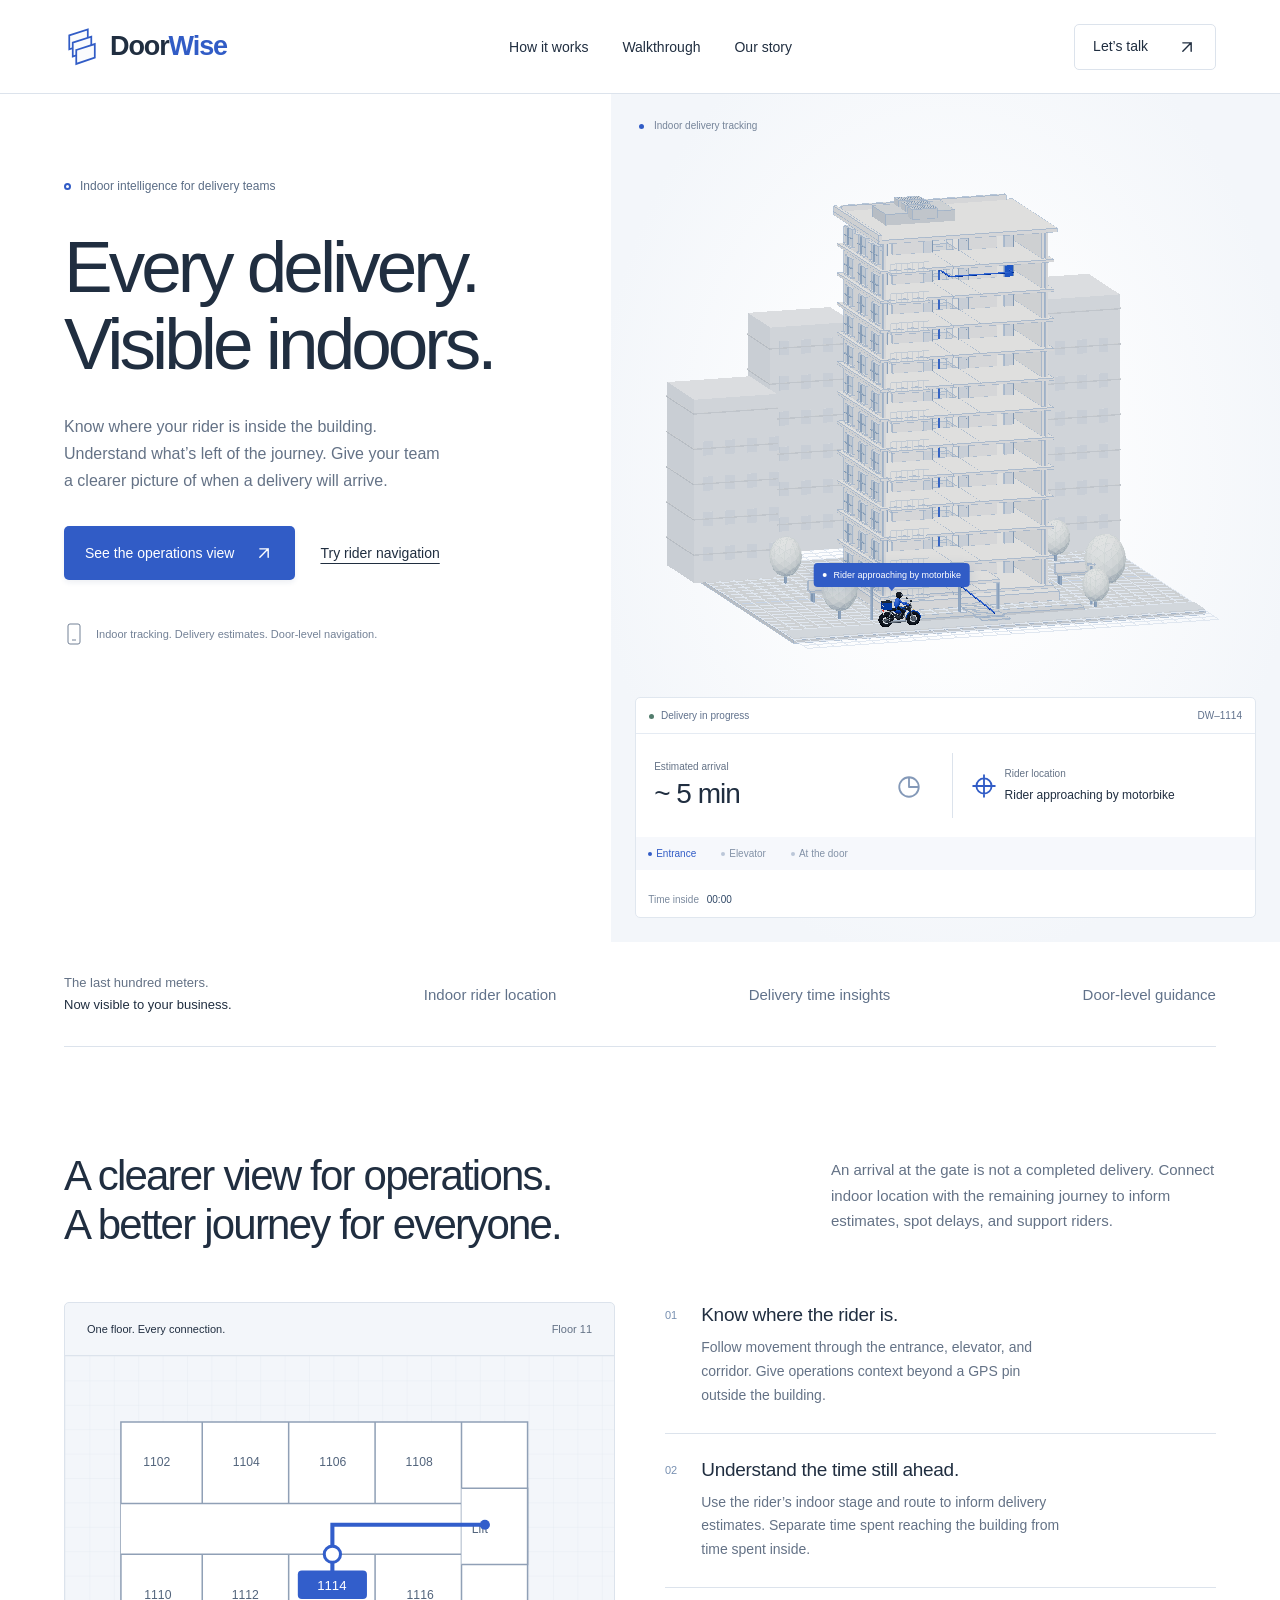
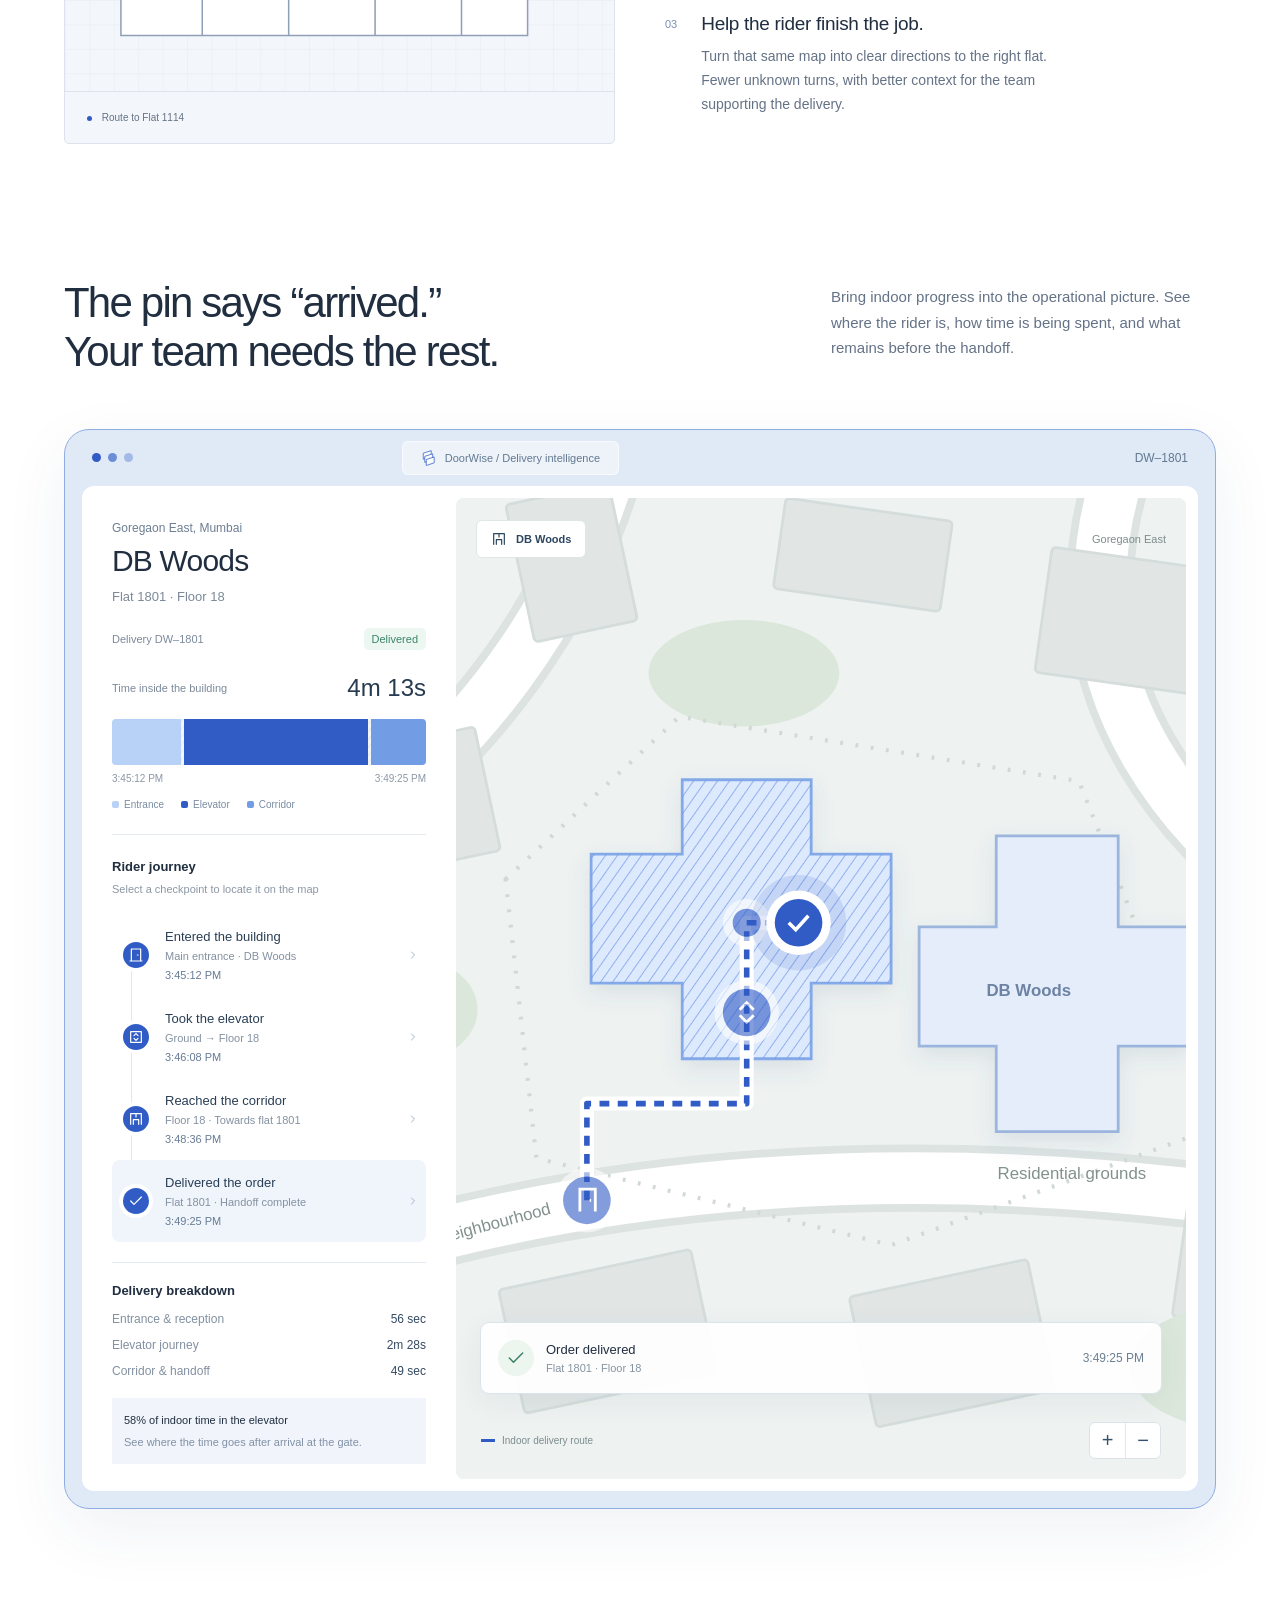
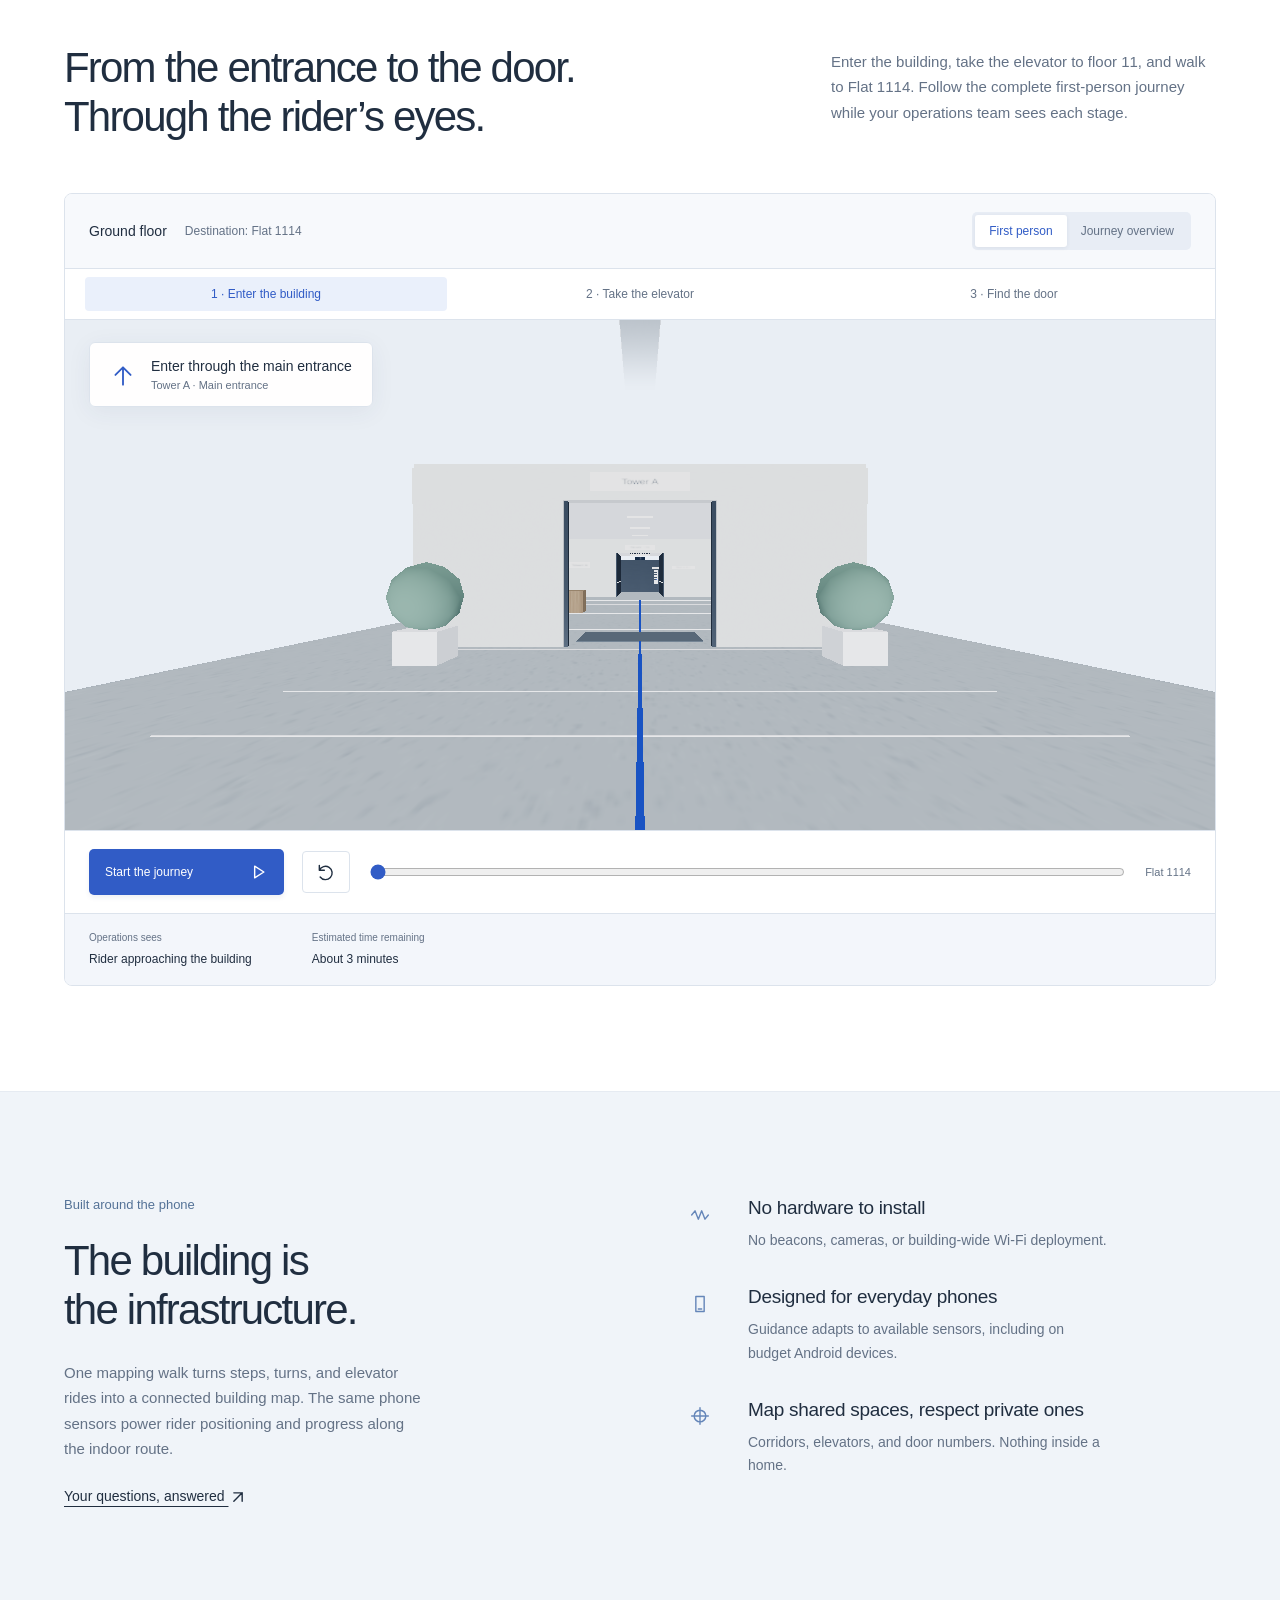
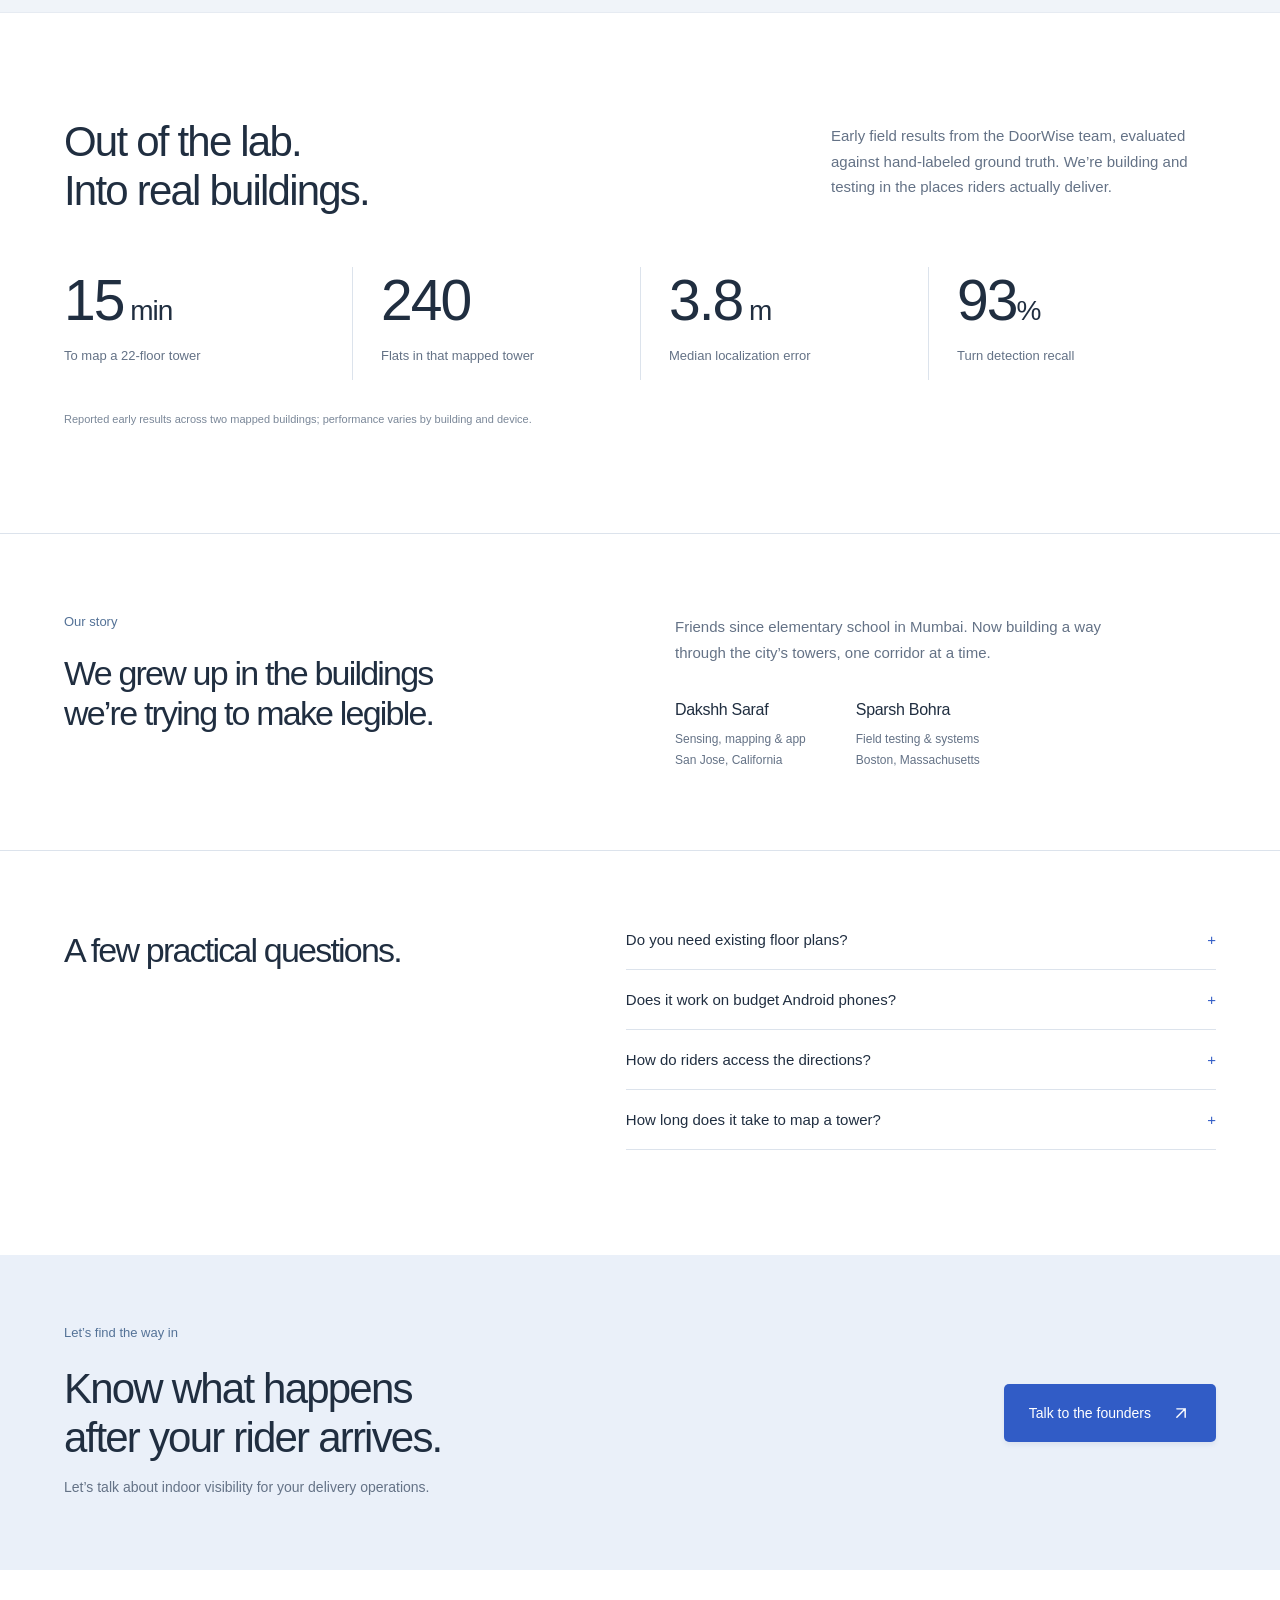
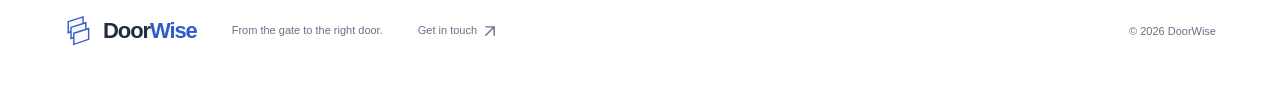
==== commit ef3f93c1: "Publish static DB Woods delivery dashboard for floor 18" ====
--- a/index.html
+++ b/index.html
@@ -1,14 +1,14 @@
 <!doctype html>
-<html lang="en"><head><meta charset="utf-8"><meta name="viewport" content="width=device-width,initial-scale=1"><title>DoorWise — Indoor visibility for delivery teams</title><meta name="description" content="Track riders indoors, understand delivery progress, and inform arrival estimates with DoorWise."><link rel="stylesheet" href="style.css?v=7693e40a6023"><link rel="icon" type="image/svg+xml" href="logo-mark.svg"><script type="importmap">{"imports":{"three":"./vendor/three.module.js","three/addons/controls/OrbitControls.js":"./vendor/OrbitControls.js"}}</script></head>
+<html lang="en"><head><meta charset="utf-8"><meta name="viewport" content="width=device-width,initial-scale=1"><title>DoorWise — Indoor visibility for delivery teams</title><meta name="description" content="Track riders indoors, understand delivery progress, and inform arrival estimates with DoorWise."><link rel="stylesheet" href="style.css?v=e0209c5a7443"><link rel="icon" type="image/svg+xml" href="logo-mark.svg"><script type="importmap">{"imports":{"three":"./vendor/three.module.js","three/addons/controls/OrbitControls.js":"./vendor/OrbitControls.js"}}</script></head>
 <body><a class="skip" href="#main">Skip to content</a>
 <header><a class="brand" href="#" aria-label="DoorWise home"><img class="brand-mark" src="logo-mark.svg" width="35" height="40" alt=""><span class="brand-name">Door<span>Wise</span></span></a><nav aria-label="Main navigation"><a href="#how">How it works</a><a href="#walkthrough">Walkthrough</a><a href="#about">Our story</a></nav><a class="nav-contact" href="#contact">Let’s talk <span><svg class="ui-icon" viewBox="0 0 24 24" fill="none" stroke="currentColor" stroke-width="1.7" stroke-linecap="round" stroke-linejoin="round" aria-hidden="true"><path d="M7 17 17 7M7 7h10v10"/></svg></span></a></header>
 <main id="main"><section class="hero"><div class="hero-copy"><div class="intro"><span></span> Indoor intelligence for delivery teams</div><h1>Every delivery.<br>Visible indoors.</h1><p>Know where your rider is inside the building. Understand what’s left of the journey. Give your team a clearer picture of when a delivery will arrive.</p><div class="actions"><a class="primary" href="#insights">See the operations view <span><svg class="ui-icon" viewBox="0 0 24 24" fill="none" stroke="currentColor" stroke-width="1.7" stroke-linecap="round" stroke-linejoin="round" aria-hidden="true"><path d="M7 17 17 7M7 7h10v10"/></svg></span></a><button class="text-link secondary-demo" data-demo>Try rider navigation</button></div><div class="hero-note"><svg width="20" height="24" viewBox="0 0 20 24" fill="none" aria-hidden="true"><rect x="4" y="2" width="12" height="20" rx="2" stroke="currentColor"/><path d="M8 18h4" stroke="currentColor"/></svg><span>Indoor tracking. Delivery estimates. Door-level navigation.</span></div></div>
 <div class="model-wrap" id="model-wrap"><div class="model-top"><span><i></i> Indoor delivery tracking</span></div><div id="scene" role="img" aria-label="Motorbike arrival and indoor delivery through reception, elevator and corridor. Drag to rotate."></div><div id="fallback" hidden><img src="blueprint.svg" alt="Architectural floor plan"><p>Explore the building using the interactive map below.</p></div><div class="destination"><div class="tracking-head"><span><i></i> Delivery in progress</span><span>DW–1114</span></div><div class="eta-row"><div><small>Estimated arrival</small><strong id="eta">~ 3 min</strong></div><span class="eta-icon"><svg class="ui-icon" viewBox="0 0 24 24" fill="none" stroke="currentColor" stroke-width="1.7" stroke-linecap="round" stroke-linejoin="round" aria-hidden="true"><path d="M12 4v8h8M21 12a9 9 0 1 1-18 0 9 9 0 0 1 18 0"/></svg></span></div><div class="tracking-location"><span class="pin"><svg class="ui-icon" viewBox="0 0 24 24" fill="none" stroke="currentColor" stroke-width="1.7" stroke-linecap="round" stroke-linejoin="round" aria-hidden="true"><path d="M12 2v20M2 12h20M19 12a7 7 0 1 1-14 0 7 7 0 0 1 14 0"/></svg></span><div><small>Rider location</small><strong id="location">Entrance · Ground floor</strong></div></div><div class="events"><div class="event current"><i></i> Entrance</div><div class="event"><i></i> Elevator</div><div class="event"><i></i> At the door</div></div><div class="tracking-foot"><span>Time inside <b id="journey-time">00:24</b></span></div></div><div class="route-control"><section class="delivery-timeline" aria-label="Delivery timeline"><ol><li data-checkpoint="0" hidden><svg class="checkpoint-check" viewBox="0 0 20 20" fill="none" aria-hidden="true"><circle cx="10" cy="10" r="9" fill="#e4f5ec"/><path d="m5.8 10 2.7 2.7 5.7-5.7" stroke="#27845a" stroke-width="1.8" stroke-linecap="round" stroke-linejoin="round"/></svg><span>Rider arrived</span><time>—</time></li><li data-checkpoint="1" hidden><svg class="checkpoint-check" viewBox="0 0 20 20" fill="none" aria-hidden="true"><circle cx="10" cy="10" r="9" fill="#e4f5ec"/><path d="m5.8 10 2.7 2.7 5.7-5.7" stroke="#27845a" stroke-width="1.8" stroke-linecap="round" stroke-linejoin="round"/></svg><span>Reached reception</span><time>—</time></li><li data-checkpoint="2" hidden><svg class="checkpoint-check" viewBox="0 0 20 20" fill="none" aria-hidden="true"><circle cx="10" cy="10" r="9" fill="#e4f5ec"/><path d="m5.8 10 2.7 2.7 5.7-5.7" stroke="#27845a" stroke-width="1.8" stroke-linecap="round" stroke-linejoin="round"/></svg><span>Entered elevator</span><time>—</time></li><li data-checkpoint="3" hidden><svg class="checkpoint-check" viewBox="0 0 20 20" fill="none" aria-hidden="true"><circle cx="10" cy="10" r="9" fill="#e4f5ec"/><path d="m5.8 10 2.7 2.7 5.7-5.7" stroke="#27845a" stroke-width="1.8" stroke-linecap="round" stroke-linejoin="round"/></svg><span>Reached floor 11</span><time>—</time></li><li data-checkpoint="4" hidden><svg class="checkpoint-check" viewBox="0 0 20 20" fill="none" aria-hidden="true"><circle cx="10" cy="10" r="9" fill="#e4f5ec"/><path d="m5.8 10 2.7 2.7 5.7-5.7" stroke="#27845a" stroke-width="1.8" stroke-linecap="round" stroke-linejoin="round"/></svg><span>Order delivered</span><time>—</time></li></ol></section></div></div></section>
 <div class="context-band"><p>The last hundred meters.<br><strong>Now visible to your business.</strong></p><div>Indoor rider location</div><div>Delivery time insights</div><div>Door-level guidance</div></div>
 <section id="how" class="workflow section"><div class="section-heading"><h2>A clearer view for operations.<br>A better journey for everyone.</h2><p>An arrival at the gate is not a completed delivery. Connect indoor location with the remaining journey to inform estimates, spot delays, and support riders.</p></div><div class="workflow-grid"><div class="plan-visual"><div class="plan-title"><span>One floor. Every connection.</span><span>Floor 11</span></div><svg viewBox="0 0 540 330" role="img" aria-label="Floor plan showing a route from the elevator to flat 1114"><defs><pattern id="grid" width="24" height="24" patternUnits="userSpaceOnUse"><path d="M24 0H0V24" fill="none" stroke="#dce3ec" stroke-width=".5"/></pattern></defs><rect width="540" height="330" fill="url(#grid)"/><g fill="#fff" stroke="#90a0b6" stroke-width="1.5"><path d="M55 65h400v210H55z"/><path d="M55 145h335v50H55M390 65v210M135 65v80m85-80v80m85-80v80M135 195v80m85-80v80m85-80v80"/><path d="M390 130h65v75h-65"/></g><g fill="#52647c" font-size="12" font-family="Arial"><text x="77" y="108">1102</text><text x="165" y="108">1104</text><text x="250" y="108">1106</text><text x="335" y="108">1108</text><text x="78" y="239">1110</text><text x="164" y="239">1112</text><text x="336" y="239">1116</text><text x="400" y="174">Lift</text></g><path d="M413 166H263v57" fill="none" stroke="#325ecb" stroke-width="4" stroke-linecap="round" class="plan-route"/><circle cx="413" cy="166" r="5" fill="#325ecb"/><rect x="229" y="211" width="68" height="28" rx="4" fill="#325ecb"/><text x="248" y="230" fill="white" font-size="13" font-family="Arial">1114</text><circle cx="263" cy="195" r="8" fill="white" stroke="#325ecb" stroke-width="3"/></svg><div class="plan-caption"><span><i></i> Route to Flat 1114</span></div></div><div class="steps"><article><span>01</span><div><h3>Know where the rider is.</h3><p>Follow movement through the entrance, elevator, and corridor. Give operations context beyond a GPS pin outside the building.</p></div></article><article><span>02</span><div><h3>Understand the time still ahead.</h3><p>Use the rider’s indoor stage and route to inform delivery estimates. Separate time spent reaching the building from time spent inside.</p></div></article><article><span>03</span><div><h3>Help the rider finish the job.</h3><p>Turn that same map into clear directions to the right flat. Fewer unknown turns, with better context for the team supporting the delivery.</p></div></article></div></div></section>
-<section id="insights" class="section insights"><div class="section-heading"><h2>The pin says “arrived.”<br>Your team needs the rest.</h2><p>Bring indoor progress into the operational picture. See where the rider is, how time is being spent, and what remains before the handoff.</p></div><div class="ops-dashboard"><div class="ops-header"><div><span class="ops-symbol"><svg class="ui-icon" viewBox="0 0 24 24" fill="none" stroke="currentColor" stroke-width="1.7" stroke-linecap="round" stroke-linejoin="round" aria-hidden="true"><path d="M12 2v20M2 12h20M19 12a7 7 0 1 1-14 0 7 7 0 0 1 14 0"/></svg></span><strong>Delivery intelligence</strong></div></div><div class="ops-grid"><div class="ops-journey"><div class="ops-order"><span>Delivery DW–1114</span><span class="status">In building</span></div><h3>Flat 1114, Tower A</h3><p>Indoor journey</p><ol class="timeline"><li><span class="event-dot"></span><div><strong>Building entrance</strong><small>Rider entered from the main gate</small></div><time>14:02</time></li><li><span class="event-dot"></span><div><strong>Elevator detected</strong><small>Moving from ground to floor 11</small></div><time>14:03</time></li><li class="latest"><span class="event-dot"></span><div><strong>Floor 11 corridor</strong><small>Approaching the destination</small></div><time>14:04</time></li><li class="pending"><span class="event-dot"></span><div><strong>Delivery handoff</strong><small>Next step</small></div></li></ol></div><div class="ops-estimate"><span>Estimated time remaining</span><strong>Less than a minute</strong><p>The rider has reached floor 11.<br>The remaining route is along the corridor.</p><div class="timebreak"><div><span>Entrance</span><b>24 sec</b><i style="--bar:25%"></i></div><div><span>Elevator journey</span><b>48 sec</b><i style="--bar:60%"></i></div><div><span>Corridor</span><b>56 sec</b><i style="--bar:72%"></i></div></div><div class="ops-note">Location and journey stages give your team context for delivery estimates and time spent indoors.</div></div></div><div class="ops-footer"><span>Built to close the gap between arrival and delivery.</span></div></div></section><section id="walkthrough" class="section walkthrough"><div class="section-heading"><h2>From the entrance to the door.<br>Through the rider’s eyes.</h2><p>Enter the building, take the elevator to floor 11, and walk to Flat 1114. Follow the complete first-person journey while your operations team sees each stage.</p></div><div class="walk-shell"><div class="walk-toolbar"><div><strong id="walk-floor">Ground floor</strong><span>Destination: Flat 1114</span></div><div class="walk-views" aria-label="Walkthrough camera view"><button data-walk-view="first" aria-pressed="true">First person</button><button data-walk-view="overview" aria-pressed="false">Journey overview</button></div></div><div class="walk-stage-nav" aria-label="Jump to a journey stage"><button data-walk-stage="0" aria-pressed="true">1 · Enter the building</button><button data-walk-stage="1" aria-pressed="false">2 · Take the elevator</button><button data-walk-stage="2" aria-pressed="false">3 · Find the door</button></div><div class="walk-viewport"><div id="walk-scene" role="img" aria-label="First-person 3D walkthrough of a residential corridor leading to flat 1114"></div><div class="walk-instruction"><span id="walk-icon"><svg class="ui-icon" viewBox="0 0 24 24" fill="none" stroke="currentColor" stroke-width="1.7" stroke-linecap="round" stroke-linejoin="round" aria-hidden="true"><path d="M12 20V4m-7 7 7-7 7 7"/></svg></span><div><strong id="walk-direction">Continue along the corridor</strong><small id="walk-distance">28 m to Flat 1114</small></div></div><p id="walk-fallback" hidden>The 3D walkthrough needs WebGL. You can still explore the original rider map using “Try rider navigation” above.</p></div><div class="walk-controls"><button id="walk-play" class="primary" aria-label="Start first-person walkthrough">Walk to the door <span><svg class="ui-icon" viewBox="0 0 24 24" fill="none" stroke="currentColor" stroke-width="1.7" stroke-linecap="round" stroke-linejoin="round" aria-hidden="true"><path d="m8 5 11 7-11 7Z"/></svg></span></button><button id="walk-restart" aria-label="Restart walkthrough"><svg class="ui-icon" viewBox="0 0 24 24" fill="none" stroke="currentColor" stroke-width="1.7" stroke-linecap="round" stroke-linejoin="round" aria-hidden="true"><path d="M4 10a8 8 0 1 1 1 8M4 4v6h6"/></svg></button><label for="walk-progress" class="sr-only">Progress from building entrance to flat 1114</label><input id="walk-progress" type="range" min="0" max="100" value="0" step="0.1"><span class="walk-end">Flat 1114</span></div><div class="walk-business"><div><small>Operations sees</small><strong id="walk-status">Rider has exited the elevator</strong></div><div><small>Estimated time remaining</small><strong id="walk-eta">Less than a minute</strong></div></div></div></section><section id="technology" class="technology section"><div class="tech-copy"><span class="section-kicker">Built around the phone</span><h2>The building is<br>the infrastructure.</h2><p>One mapping walk turns steps, turns, and elevator rides into a connected building map. The same phone sensors power rider positioning and progress along the indoor route.</p><a class="text-link" href="#questions">Your questions, answered <span><svg class="ui-icon" viewBox="0 0 24 24" fill="none" stroke="currentColor" stroke-width="1.7" stroke-linecap="round" stroke-linejoin="round" aria-hidden="true"><path d="M7 17 17 7M7 7h10v10"/></svg></span></a></div><div class="tech-list"><article><span><svg class="ui-icon" viewBox="0 0 24 24" fill="none" stroke="currentColor" stroke-width="1.7" stroke-linecap="round" stroke-linejoin="round" aria-hidden="true"><path d="m2 12 4-5 4 10 4-10 4 10 4-5"/></svg></span><div><h3>No hardware to install</h3><p>No beacons, cameras, or building-wide Wi-Fi deployment.</p></div></article><article><span><svg class="ui-icon" viewBox="0 0 24 24" fill="none" stroke="currentColor" stroke-width="1.7" stroke-linecap="round" stroke-linejoin="round" aria-hidden="true"><path d="M7 3h10v18H7zM10 18h4"/></svg></span><div><h3>Designed for everyday phones</h3><p>Guidance adapts to available sensors, including on budget Android devices.</p></div></article><article><span><svg class="ui-icon" viewBox="0 0 24 24" fill="none" stroke="currentColor" stroke-width="1.7" stroke-linecap="round" stroke-linejoin="round" aria-hidden="true"><path d="M12 2v20M2 12h20M19 12a7 7 0 1 1-14 0 7 7 0 0 1 14 0"/></svg></span><div><h3>Map shared spaces, respect private ones</h3><p>Corridors, elevators, and door numbers. Nothing inside a home.</p></div></article></div></section>
+<section id="insights" class="section insights"><div class="section-heading"><h2>The pin says “arrived.”<br>Your team needs the rest.</h2><p>Bring indoor progress into the operational picture. See where the rider is, how time is being spent, and what remains before the handoff.</p></div><div class="dw-console dw-v3"><div class="dw-console-top"><div class="dw-window-dots"><i></i><i></i><i></i></div><span class="dw-frame-address"><img src="logo-mark.svg" width="15" height="18" alt=""> DoorWise / Delivery intelligence</span><span class="dw-console-id">DW–1801</span></div><div class="dw-console-body"><aside class="dw-sidebar"><div class="dw-property"><span class="dw-location">Goregaon East, Mumbai</span><h3>DB Woods</h3><p>Flat 1801 · Floor 18</p><div class="dw-order"><span>Delivery DW–1801</span><span class="dw-delivered">Delivered</span></div></div><div class="dw-duration"><div><span>Time inside the building</span><strong>4m 13s</strong></div><div class="dw-time-track" aria-label="56 seconds at entrance, 2 minutes 28 seconds in elevator, 49 seconds in corridor"><i title="Entrance · 56 sec"></i><i title="Elevator · 2m 28s"></i><i title="Corridor · 49 sec"></i></div><div class="dw-time-labels"><span>3:45:12 PM</span><span>3:49:25 PM</span></div><div class="dw-chart-legend"><span><i></i>Entrance</span><span><i></i>Elevator</span><span><i></i>Corridor</span></div></div><div class="dw-journey"><h4>Rider journey</h4><p>Select a checkpoint to locate it on the map</p><div class="dw-events"><button class="dw-event " data-dw-step="0" aria-pressed="false"><span class="dw-event-icon"><svg viewBox="0 0 24 24" fill="none" stroke="currentColor" stroke-width="1.8" stroke-linecap="round" stroke-linejoin="round" aria-hidden="true"><path d="M5 21V3h14v18M14 12h1M3 21h18"/></svg></span><span><strong>Entered the building</strong><small>Main entrance · DB Woods</small><time>3:45:12 PM</time></span><svg viewBox="0 0 24 24" fill="none" stroke="currentColor" stroke-width="1.8" stroke-linecap="round" stroke-linejoin="round" aria-hidden="true"><path d="m9 6 6 6-6 6"/></svg></button><button class="dw-event " data-dw-step="1" aria-pressed="false"><span class="dw-event-icon"><svg viewBox="0 0 24 24" fill="none" stroke="currentColor" stroke-width="1.8" stroke-linecap="round" stroke-linejoin="round" aria-hidden="true"><path d="M4 4h16v16H4zM9 10l3-3 3 3M9 14l3 3 3-3"/></svg></span><span><strong>Took the elevator</strong><small>Ground → Floor 18</small><time>3:46:08 PM</time></span><svg viewBox="0 0 24 24" fill="none" stroke="currentColor" stroke-width="1.8" stroke-linecap="round" stroke-linejoin="round" aria-hidden="true"><path d="m9 6 6 6-6 6"/></svg></button><button class="dw-event " data-dw-step="2" aria-pressed="false"><span class="dw-event-icon"><svg viewBox="0 0 24 24" fill="none" stroke="currentColor" stroke-width="1.8" stroke-linecap="round" stroke-linejoin="round" aria-hidden="true"><path d="M4 20V4h16v16M8 20v-7h8v7M12 4v5"/></svg></span><span><strong>Reached the corridor</strong><small>Floor 18 · Towards flat 1801</small><time>3:48:36 PM</time></span><svg viewBox="0 0 24 24" fill="none" stroke="currentColor" stroke-width="1.8" stroke-linecap="round" stroke-linejoin="round" aria-hidden="true"><path d="m9 6 6 6-6 6"/></svg></button><button class="dw-event is-selected" data-dw-step="3" aria-pressed="true"><span class="dw-event-icon"><svg viewBox="0 0 24 24" fill="none" stroke="currentColor" stroke-width="1.8" stroke-linecap="round" stroke-linejoin="round" aria-hidden="true"><path d="m4 12 5 5L20 6"/></svg></span><span><strong>Delivered the order</strong><small>Flat 1801 · Handoff complete</small><time>3:49:25 PM</time></span><svg viewBox="0 0 24 24" fill="none" stroke="currentColor" stroke-width="1.8" stroke-linecap="round" stroke-linejoin="round" aria-hidden="true"><path d="m9 6 6 6-6 6"/></svg></button></div></div><div class="dw-snapshot"><h4>Delivery breakdown</h4><dl><div><dt>Entrance & reception</dt><dd>56 sec</dd></div><div><dt>Elevator journey</dt><dd>2m 28s</dd></div><div><dt>Corridor & handoff</dt><dd>49 sec</dd></div></dl><div class="dw-insight"><strong>58% of indoor time in the elevator</strong><p>See where the time goes after arrival at the gate.</p></div></div></aside><div class="dw-map"><div class="dw-map-heading"><span><svg viewBox="0 0 24 24" fill="none" stroke="currentColor" stroke-width="1.8" stroke-linecap="round" stroke-linejoin="round" aria-hidden="true"><path d="M4 20V4h16v16M8 20v-7h8v7M12 4v5"/></svg> DB Woods</span><span>Goregaon East</span></div><div class="dw-map-art"><svg class="dw-map-svg" preserveAspectRatio="xMidYMid slice" viewBox="0 0 840 700" role="img" aria-label="DB Woods concept site map, with entrance, elevator and delivery destination"><defs><pattern id="dw-hatch" width="7" height="7" patternUnits="userSpaceOnUse" patternTransform="rotate(35)"><path d="M0 0v7" stroke="#7199e6" stroke-width="1"/></pattern><filter id="dw-shadow"><feDropShadow dx="0" dy="6" stdDeviation="8" flood-color="#42618b" flood-opacity=".12"/></filter></defs><rect width="840" height="700" fill="#eef2f1"/><path d="M-40 320Q220 180 275-40M-20 580Q370 420 885 530M640-40Q545 200 880 370" fill="none" stroke="#dce3e1" stroke-width="48"/><path d="M-40 320Q220 180 275-40M-20 580Q370 420 885 530M640-40Q545 200 880 370" fill="none" stroke="#fff" stroke-width="37"/><g fill="#e1e6e5" stroke="#d5dddc" stroke-width="2"><rect x="30" y="20" width="100" height="70" rx="3" transform="rotate(-12 30 20)"/><rect x="195" y="5" width="75" height="100" rx="3" transform="rotate(-12 195 5)"/><rect x="395" y="0" width="120" height="65" rx="3" transform="rotate(8 395 0)"/><rect x="585" y="35" width="120" height="90" rx="3" transform="rotate(8 585 35)"/><rect x="740" y="185" width="90" height="155" rx="3" transform="rotate(8 740 185)"/><rect x="690" y="445" width="95" height="140" rx="3" transform="rotate(8 690 445)"/><rect x="440" y="570" width="130" height="95" rx="3" transform="rotate(-12 440 570)"/><rect x="190" y="565" width="140" height="90" rx="3" transform="rotate(-12 190 565)"/><rect x="10" y="410" width="100" height="120" rx="3" transform="rotate(-12 10 410)"/><rect x="70" y="185" width="105" height="90" rx="3" transform="rotate(-12 70 185)"/></g><g fill="#dbe7db"><ellipse cx="365" cy="125" rx="68" ry="38"/><ellipse cx="720" cy="620" rx="80" ry="45"/><ellipse cx="125" cy="365" rx="50" ry="38"/></g><g fill="none" stroke="#d0d9d4" stroke-width="3" stroke-dasharray="2 9"><path d="M195 272 319 156 604 202 702 449 470 533 217 471Z"/></g><g class="dw-site" filter="url(#dw-shadow)"><path d="M256 254h65v-53h92v53h57v92h-57v54h-92v-54h-65Z" fill="#dde9fc" stroke="#83a9e9" stroke-width="2"/><path d="M490 306h55v-65h87v65h52v85h-52v61h-87v-61h-55Z" fill="#e5edfa" stroke="#9bb5dd" stroke-width="2"/><path d="M256 254h65v-53h92v53h57v92h-57v54h-92v-54h-65Z" fill="url(#dw-hatch)"/></g><path d="M253 501 253 432 367 432 367 303 404 303" stroke="white" stroke-width="10" fill="none" stroke-linejoin="round"/><path class="dw-map-route" d="M253 501 253 432 367 432 367 303 404 303" stroke="#315cc6" stroke-width="4" fill="none" stroke-linejoin="round" stroke-dasharray="7 6"/><g font-family="Arial" fill="#82918e" font-size="12"><text x="88" y="548" transform="rotate(-15 88 548)">Gokuldham neighbourhood</text><text x="546" y="486">Residential grounds</text><text x="538" y="355" fill="#6d83a4" font-weight="600">DB Woods</text></g><g class="dw-marker" data-dw-pin="0" transform="translate(253 501)"><circle r="23" fill="#fff"/><circle r="17" fill="#315cc6"/><path d="M-5 8V-8H6V8M2 0h1" fill="none" stroke="white" stroke-width="2"/></g><g class="dw-marker" data-dw-pin="1" transform="translate(367 367)"><circle r="23" fill="#fff"/><circle r="17" fill="#315cc6"/><path d="m-5-2 5-5 5 5m-10 4 5 5 5-5" fill="none" stroke="white" stroke-width="2"/></g><g class="dw-marker" data-dw-pin="2" transform="translate(367 303)"><circle r="17" fill="white"/><circle r="10" fill="#315cc6"/></g><g class="dw-marker is-selected" data-dw-pin="3" transform="translate(404 303)"><circle class="dw-pin-halo" r="34" fill="#315cc6" opacity=".14"/><circle r="23" fill="white"/><circle r="17" fill="#315cc6"/><path d="m-7 0 5 5 9-10" fill="none" stroke="white" stroke-width="2.5"/></g></svg></div><div class="dw-map-callout"><span class="dw-callout-icon"><svg viewBox="0 0 24 24" fill="none" stroke="currentColor" stroke-width="1.8" stroke-linecap="round" stroke-linejoin="round" aria-hidden="true"><path d="m4 12 5 5L20 6"/></svg></span><div><strong id="dw-map-stage">Order delivered</strong><span id="dw-map-detail">Flat 1801 · Floor 18</span></div><time id="dw-map-time">3:49:25 PM</time></div><div class="dw-map-bottom"><span><i></i> Indoor delivery route</span><div><button data-dw-zoom="1" aria-label="Zoom in on building">+</button><button data-dw-zoom="-1" aria-label="Zoom out of building">−</button></div></div></div></div></div></section><section id="walkthrough" class="section walkthrough"><div class="section-heading"><h2>From the entrance to the door.<br>Through the rider’s eyes.</h2><p>Enter the building, take the elevator to floor 11, and walk to Flat 1114. Follow the complete first-person journey while your operations team sees each stage.</p></div><div class="walk-shell"><div class="walk-toolbar"><div><strong id="walk-floor">Ground floor</strong><span>Destination: Flat 1114</span></div><div class="walk-views" aria-label="Walkthrough camera view"><button data-walk-view="first" aria-pressed="true">First person</button><button data-walk-view="overview" aria-pressed="false">Journey overview</button></div></div><div class="walk-stage-nav" aria-label="Jump to a journey stage"><button data-walk-stage="0" aria-pressed="true">1 · Enter the building</button><button data-walk-stage="1" aria-pressed="false">2 · Take the elevator</button><button data-walk-stage="2" aria-pressed="false">3 · Find the door</button></div><div class="walk-viewport"><div id="walk-scene" role="img" aria-label="First-person 3D walkthrough of a residential corridor leading to flat 1114"></div><div class="walk-instruction"><span id="walk-icon"><svg class="ui-icon" viewBox="0 0 24 24" fill="none" stroke="currentColor" stroke-width="1.7" stroke-linecap="round" stroke-linejoin="round" aria-hidden="true"><path d="M12 20V4m-7 7 7-7 7 7"/></svg></span><div><strong id="walk-direction">Continue along the corridor</strong><small id="walk-distance">28 m to Flat 1114</small></div></div><p id="walk-fallback" hidden>The 3D walkthrough needs WebGL. You can still explore the original rider map using “Try rider navigation” above.</p></div><div class="walk-controls"><button id="walk-play" class="primary" aria-label="Start first-person walkthrough">Walk to the door <span><svg class="ui-icon" viewBox="0 0 24 24" fill="none" stroke="currentColor" stroke-width="1.7" stroke-linecap="round" stroke-linejoin="round" aria-hidden="true"><path d="m8 5 11 7-11 7Z"/></svg></span></button><button id="walk-restart" aria-label="Restart walkthrough"><svg class="ui-icon" viewBox="0 0 24 24" fill="none" stroke="currentColor" stroke-width="1.7" stroke-linecap="round" stroke-linejoin="round" aria-hidden="true"><path d="M4 10a8 8 0 1 1 1 8M4 4v6h6"/></svg></button><label for="walk-progress" class="sr-only">Progress from building entrance to flat 1114</label><input id="walk-progress" type="range" min="0" max="100" value="0" step="0.1"><span class="walk-end">Flat 1114</span></div><div class="walk-business"><div><small>Operations sees</small><strong id="walk-status">Rider has exited the elevator</strong></div><div><small>Estimated time remaining</small><strong id="walk-eta">Less than a minute</strong></div></div></div></section><section id="technology" class="technology section"><div class="tech-copy"><span class="section-kicker">Built around the phone</span><h2>The building is<br>the infrastructure.</h2><p>One mapping walk turns steps, turns, and elevator rides into a connected building map. The same phone sensors power rider positioning and progress along the indoor route.</p><a class="text-link" href="#questions">Your questions, answered <span><svg class="ui-icon" viewBox="0 0 24 24" fill="none" stroke="currentColor" stroke-width="1.7" stroke-linecap="round" stroke-linejoin="round" aria-hidden="true"><path d="M7 17 17 7M7 7h10v10"/></svg></span></a></div><div class="tech-list"><article><span><svg class="ui-icon" viewBox="0 0 24 24" fill="none" stroke="currentColor" stroke-width="1.7" stroke-linecap="round" stroke-linejoin="round" aria-hidden="true"><path d="m2 12 4-5 4 10 4-10 4 10 4-5"/></svg></span><div><h3>No hardware to install</h3><p>No beacons, cameras, or building-wide Wi-Fi deployment.</p></div></article><article><span><svg class="ui-icon" viewBox="0 0 24 24" fill="none" stroke="currentColor" stroke-width="1.7" stroke-linecap="round" stroke-linejoin="round" aria-hidden="true"><path d="M7 3h10v18H7zM10 18h4"/></svg></span><div><h3>Designed for everyday phones</h3><p>Guidance adapts to available sensors, including on budget Android devices.</p></div></article><article><span><svg class="ui-icon" viewBox="0 0 24 24" fill="none" stroke="currentColor" stroke-width="1.7" stroke-linecap="round" stroke-linejoin="round" aria-hidden="true"><path d="M12 2v20M2 12h20M19 12a7 7 0 1 1-14 0 7 7 0 0 1 14 0"/></svg></span><div><h3>Map shared spaces, respect private ones</h3><p>Corridors, elevators, and door numbers. Nothing inside a home.</p></div></article></div></section>
 <section class="evidence section"><div class="section-heading"><h2>Out of the lab.<br>Into real buildings.</h2><p>Early field results from the DoorWise team, evaluated against hand-labeled ground truth. We’re building and testing in the places riders actually deliver.</p></div><div class="metrics"><div><strong>15<span> min</span></strong><p>To map a 22-floor tower</p></div><div><strong>240</strong><p>Flats in that mapped tower</p></div><div><strong>3.8<span> m</span></strong><p>Median localization error</p></div><div><strong>93<span>%</span></strong><p>Turn detection recall</p></div></div><p class="data-note">Reported early results across two mapped buildings; performance varies by building and device.</p></section>
 <section id="about" class="about section"><div><span class="section-kicker">Our story</span><h2>We grew up in the buildings<br>we’re trying to make legible.</h2></div><div><p>Friends since elementary school in Mumbai. Now building a way through the city’s towers, one corridor at a time.</p><div class="people"><div><h3>Dakshh Saraf</h3><p>Sensing, mapping & app<br>San Jose, California</p></div><div><h3>Sparsh Bohra</h3><p>Field testing & systems<br>Boston, Massachusetts</p></div></div></div></section>
 <section id="questions" class="faq section"><h2>A few practical questions.</h2><div><details><summary>Do you need existing floor plans?<span>+</span></summary><p>No. A mapper walks the building with a normal phone. Its sensors capture steps, turns, floors, and elevator movement to build the map.</p></details><details><summary>Does it work on budget Android phones?<span>+</span></summary><p>Yes. Guidance adapts to the sensors available. On devices without a barometer or gyroscope, the system can use accelerometer-based elevator detection and step-and-compass guidance.</p></details><details><summary>How do riders access the directions?<span>+</span></summary><p>During pilots, through the DoorWise app. Integration into a delivery platform’s existing rider app is the longer-term path.</p></details><details><summary>How long does it take to map a tower?<span>+</span></summary><p>The team mapped a 22-floor, 240-unit tower in about 15 minutes. Repeating floor layouts reduce the amount of surveying needed; timing depends on the building.</p></details></div></section>
 <section id="contact" class="contact section"><div><span class="section-kicker">Let’s find the way in</span><h2>Know what happens<br>after your rider arrives.</h2><p>Let’s talk about indoor visibility for your delivery operations.</p></div><a class="primary" href="mailto:dakshhsaraf@gmail.com">Talk to the founders <span><svg class="ui-icon" viewBox="0 0 24 24" fill="none" stroke="currentColor" stroke-width="1.7" stroke-linecap="round" stroke-linejoin="round" aria-hidden="true"><path d="M7 17 17 7M7 7h10v10"/></svg></span></a></section></main><footer><a class="brand" href="#" aria-label="DoorWise home"><img class="brand-mark" src="logo-mark.svg" width="35" height="40" alt=""><span class="brand-name">Door<span>Wise</span></span></a><p>From the gate to the right door.</p><a href="mailto:dakshhsaraf@gmail.com">Get in touch <svg class="ui-icon" viewBox="0 0 24 24" fill="none" stroke="currentColor" stroke-width="1.7" stroke-linecap="round" stroke-linejoin="round" aria-hidden="true"><path d="M7 17 17 7M7 7h10v10"/></svg></a><span>© 2026 DoorWise</span></footer>
-<dialog id="demo-dialog"><div class="dialog-head"><div><strong>Explore the mapped building</strong><span>Original DoorWise field demo</span></div><button id="close-demo" aria-label="Close building demo">✕</button></div><iframe title="DoorWise interactive field map" data-src="demo.html"></iframe></dialog><script type="module" src="scene.js?v=7693e40a6023"></script><script type="module" src="walkthrough-loader.js?v=7693e40a6023"></script><script src="ui.js?v=7693e40a6023"></script></body></html>
+<dialog id="demo-dialog"><div class="dialog-head"><div><strong>Explore the mapped building</strong><span>Original DoorWise field demo</span></div><button id="close-demo" aria-label="Close building demo">✕</button></div><iframe title="DoorWise interactive field map" data-src="demo.html"></iframe></dialog><script type="module" src="scene.js?v=e0209c5a7443"></script><script type="module" src="walkthrough-loader.js?v=e0209c5a7443"></script><script src="ui.js?v=e0209c5a7443"></script></body></html>
--- a/style.css
+++ b/style.css
@@ -32,3 +32,15 @@
 
 /* Keep the building unobstructed on phone screens. */
 @media(max-width:600px){.model-wrap .route-control{display:none}}
+
+/* DB Woods operations dashboard */
+.dw-console{border:1px solid #94b1e5;border-radius:25px;background:#e4edf7;padding:0 16px 16px;overflow:hidden;box-shadow:0 20px 70px #1c395512}.dw-console-top{height:52px;display:flex;align-items:center;gap:22px;padding:0 10px;font-size:12px;color:#627890}.dw-window-dots{display:flex;gap:7px}.dw-window-dots i{width:9px;height:9px;border-radius:50%;background:#315cc6}.dw-window-dots i:nth-child(2){opacity:.65}.dw-window-dots i:nth-child(3){opacity:.35}.dw-console-id{margin-left:auto}.dw-console-body{display:grid;grid-template-columns:340px 1fr;background:#fff;border-radius:12px;overflow:hidden;padding:12px;gap:12px}.dw-sidebar{padding:18px 16px 10px}.dw-location{font-size:12px;color:#6c7e92}.dw-property h3{font-size:28px;letter-spacing:-.8px;margin:8px 0}.dw-property p{font-size:13px;color:#7b8999;margin:0 0 20px}.dw-order{display:flex;justify-content:space-between;align-items:center;font-size:11px;color:#7b8999}.dw-delivered{display:flex;align-items:center;gap:5px;color:#3c8469;background:#edf7f1;padding:5px 8px;border-radius:5px}.dw-delivered svg{width:13px;height:13px}.dw-duration{padding:24px 0;border-bottom:1px solid #e6ebf1}.dw-duration>div:first-child{display:flex;justify-content:space-between;align-items:center;font-size:11px;color:#7b8999}.dw-duration strong{font-size:19px;color:#263a50;font-weight:500}.dw-time-track{display:flex;gap:3px;height:35px;margin:13px 0 8px;background:repeating-linear-gradient(130deg,#f2f5f9,#f2f5f9 4px,#e5ebf1 4px,#e5ebf1 5px);padding-left:10%;padding-right:8%;border-radius:4px;overflow:hidden}.dw-time-track i:nth-child(1){width:22%;background:#b7d2f6}.dw-time-track i:nth-child(2){width:58%;background:#315cc6}.dw-time-track i:nth-child(3){flex:1;background:#729de4}.dw-time-labels{display:flex;justify-content:space-between;font-size:10px;color:#8c97a5}.dw-journey{padding-top:24px}.dw-sidebar h4{font-size:13px;font-weight:600;margin:0 0 7px}.dw-journey>p{font-size:11px;color:#8c97a5;margin:0 0 16px}.dw-events{position:relative}.dw-events:before{content:"";position:absolute;top:30px;bottom:38px;left:19px;width:1px;background:#dde6f1}.dw-event{position:relative;width:100%;border:0;background:none;text-align:left;display:flex;align-items:center;gap:12px;padding:13px 7px;border-radius:8px;color:#293e55}.dw-event:hover,.dw-event.is-selected{background:#f0f5fc}.dw-event-icon{flex:0 0 26px;height:26px;background:#315cc6;border:4px solid white;border-radius:50%;color:white;display:grid;place-items:center;box-sizing:content-box}.dw-event-icon svg{width:16px;height:16px}.dw-event strong{font-size:12px;display:block;font-weight:500}.dw-event small{font-size:10px;color:#8491a1;display:block;margin-top:6px}.dw-event time{display:block;margin-top:7px;font-size:10px;color:#667b94;font-variant-numeric:tabular-nums}.dw-event>svg{width:12px;height:12px;margin-left:auto;color:#9aacc2}.dw-snapshot{border-top:1px solid #e6ebf1;margin-top:20px;padding-top:20px}.dw-snapshot dl{margin:14px 0 0}.dw-snapshot dl div{display:flex;justify-content:space-between;font-size:11px;margin:12px 0}.dw-snapshot dt{color:#8290a1}.dw-snapshot dd{margin:0;color:#344a62}.dw-map{position:relative;min-height:730px;background:#eef2f1;border-radius:8px;overflow:hidden}.dw-map-art{position:absolute;inset:0;display:flex;align-items:center;justify-content:center}.dw-map-svg{width:100%;height:100%;object-fit:cover;transition:transform .4s}.dw-map-heading{position:absolute;z-index:2;top:20px;left:20px;right:20px;display:flex;justify-content:space-between;align-items:center;font-size:11px;color:#7d8d8b}.dw-map-heading>span:first-child{display:flex;gap:9px;align-items:center;background:#fff;padding:10px 14px;color:#2d4660;border:1px solid #dfe6e7;border-radius:6px;font-weight:600}.dw-map-heading svg{width:16px;height:16px}.dw-map-callout{position:absolute;left:24px;right:24px;bottom:80px;display:flex;align-items:center;gap:12px;padding:17px;background:#ffffffed;border:1px solid #dbe4ea;border-radius:9px;box-shadow:0 8px 30px #334c6410}.dw-callout-icon{background:#edf5ef;color:#398166;width:36px;height:36px;border-radius:50%;display:grid;place-items:center}.dw-callout-icon svg{width:20px;height:20px}.dw-map-callout strong{display:block;font-size:13px;font-weight:500}.dw-map-callout div>span{display:block;font-size:11px;color:#8594a1;margin-top:5px}.dw-map-callout time{margin-left:auto;font-size:12px;color:#6b7f93}.dw-map-bottom{position:absolute;bottom:20px;left:25px;right:25px;display:flex;justify-content:space-between;align-items:center;font-size:10px;color:#7c8d8d}.dw-map-bottom>span{display:flex;align-items:center;gap:7px}.dw-map-bottom i{width:14px;height:3px;background:#315cc6}.dw-map-bottom>div{display:flex;border:1px solid #dbe3e8;border-radius:6px;overflow:hidden}.dw-map-bottom button{border:0;background:white;width:35px;height:35px;font-size:20px;color:#36516b}.dw-map-bottom button+button{border-left:1px solid #e1e7ee}.dw-marker{opacity:.6;transition:opacity .3s}.dw-marker.is-selected{opacity:1}.dw-map-route{animation:dw-route 20s linear infinite}@keyframes dw-route{to{stroke-dashoffset:-130}}@media(prefers-reduced-motion:reduce){.dw-map-route{animation:none}.dw-map-svg{transition:none}}@media(max-width:1000px){.dw-console-body{grid-template-columns:285px 1fr}.dw-sidebar{padding:15px 6px}.dw-map-heading>span:last-child{display:none}.dw-map-callout{left:12px;right:12px;padding:12px}.dw-map-callout time{font-size:10px}}@media(max-width:650px){.dw-console{padding:0 8px 8px;border-radius:17px}.dw-console-top{height:42px;gap:12px}.dw-console-body{display:flex;flex-direction:column;padding:8px}.dw-sidebar{padding:14px}.dw-map{min-height:470px;order:-1}.dw-map-callout{bottom:67px}.dw-map-callout time{font-size:10px}.dw-duration{padding:18px 0}.dw-event{padding:12px 8px}.dw-property h3{font-size:25px}.dw-event strong{font-size:13px}.dw-event small,.dw-event time{font-size:11px}}
+
+/* DoorWise delivery overview: map first, journey underneath. */
+.dw-v2{padding:0;background:white;border:1px solid #d6e1ef;border-radius:16px;box-shadow:0 18px 60px #2036510c}.dw-v2-header{height:64px;display:flex;align-items:center;justify-content:space-between;padding:0 28px;border-bottom:1px solid #e6edf5;background:#f7f9fc}.dw-v2-brand{display:flex;gap:12px;align-items:center}.dw-v2-brand>span{font-size:16px;font-weight:600;color:#263d59}.dw-v2-brand small{font-size:12px;color:#8b99aa;font-weight:400;margin-left:20px;padding-left:20px;border-left:1px solid #d7e0eb}.dw-v2-id{font-size:12px;color:#73859c}.dw-v2-summary{display:flex;justify-content:space-between;align-items:center;gap:22px;padding:30px}.dw-v2-summary p{font-size:12px;color:#7689a0;margin:0 0 9px}.dw-v2-summary h3{font-size:29px;letter-spacing:-.8px;margin:0;font-weight:500}.dw-v2-summary h3 span{font-size:18px;color:#8b9ab0;font-weight:400;letter-spacing:-.3px;margin-left:7px}.dw-v2-metrics{display:flex;align-items:center;gap:32px}.dw-v2-metrics small{display:block;font-size:11px;color:#7f90a6;margin-bottom:8px}.dw-v2-metrics strong{font-size:20px;font-weight:500;letter-spacing:-.5px}.dw-v2 .dw-delivered{font-size:12px;padding:8px 12px}.dw-v2>.dw-map{min-height:480px;height:480px;margin:0 15px;border-radius:9px;background:#eef3f4}.dw-v2 .dw-map-svg{height:100%;width:100%}.dw-v2 .dw-map-heading{top:18px;left:20px;right:20px}.dw-v2 .dw-map-callout{left:22px;right:auto;bottom:24px;min-width:310px;box-shadow:0 10px 35px #20365115}.dw-v2 .dw-map-callout time{margin-left:20px}.dw-v2 .dw-map-bottom{left:auto;right:20px;bottom:25px;gap:20px}.dw-v2 .dw-map-bottom>span{background:#ffffffd9;padding:11px;border-radius:5px}.dw-v2-journey{padding:27px 30px 30px}.dw-v2-journey-title{display:flex;align-items:center;justify-content:space-between;margin-bottom:20px}.dw-v2-journey-title h4{font-size:15px;font-weight:500;margin:0}.dw-v2-journey-title>span{font-size:11px;color:#8a9aad}.dw-v2 .dw-events{display:grid;grid-template-columns:repeat(4,1fr);gap:8px}.dw-v2 .dw-events:before{display:none}.dw-v2 .dw-event{padding:16px 12px;align-items:flex-start;gap:10px;border:1px solid #e5ebf2;border-radius:8px;min-height:120px}.dw-v2 .dw-event.is-selected{border-color:#9bb6e6;background:#f1f6ff;box-shadow:inset 0 3px #315cc6}.dw-v2 .dw-event-icon{flex-basis:24px;height:24px;border:0;margin-top:1px}.dw-v2 .dw-event strong{font-size:12px;line-height:1.5}.dw-v2 .dw-event small{font-size:10px;line-height:1.5;max-width:150px}.dw-v2 .dw-event time{font-size:11px;margin-top:12px}.dw-v2 .dw-event>svg{display:none}@media(max-width:1000px){.dw-v2-summary{padding:25px;align-items:flex-start}.dw-v2-summary h3 span{display:block;margin:7px 0 0;font-size:15px}.dw-v2-metrics{gap:20px}.dw-v2-metrics strong{font-size:18px}.dw-v2 .dw-events{grid-template-columns:repeat(2,1fr)}.dw-v2 .dw-event{min-height:105px}}@media(max-width:650px){.dw-v2-header{padding:0 18px;height:56px}.dw-v2-brand small{display:none}.dw-v2-summary{display:block;padding:22px}.dw-v2-summary h3 span{display:inline;font-size:16px;margin-left:5px}.dw-v2-metrics{margin-top:23px;justify-content:space-between;gap:12px}.dw-v2>.dw-map{height:380px;min-height:380px;margin:0 8px}.dw-v2 .dw-map-callout{left:12px;bottom:16px;min-width:0;right:58px;padding:10px;gap:8px}.dw-v2 .dw-map-callout time{display:none}.dw-v2 .dw-map-bottom{right:12px;bottom:16px}.dw-v2 .dw-map-bottom>span{display:none}.dw-v2 .dw-map-bottom>div{flex-direction:column}.dw-v2 .dw-map-bottom button+button{border-left:0;border-top:1px solid #e1e7ee}.dw-v2-journey{padding:22px 14px}.dw-v2-journey-title{display:block;margin-bottom:16px}.dw-v2-journey-title>span{display:block;margin-top:7px}.dw-v2 .dw-event{padding:12px 8px;gap:8px}.dw-v2 .dw-event strong{font-size:11px}.dw-v2 .dw-event-icon{flex-basis:20px;height:20px}.dw-v2 .dw-event-icon svg{width:13px;height:13px}}
+
+/* Framed, two-column operations view. */
+.dw-v3{border:1.5px solid #90ade2;border-radius:25px;padding:0 17px 17px;background:#e0eaf7;box-shadow:0 22px 65px #28457112}.dw-v3 .dw-console-top{height:56px}.dw-frame-address{display:flex;align-items:center;gap:9px;background:#ffffff70;border:1px solid #ffffff90;padding:7px 18px;border-radius:6px;margin:auto;font-size:11px}.dw-v3 .dw-console-body{grid-template-columns:350px minmax(0,1fr);padding:12px;gap:12px}.dw-v3 .dw-sidebar{padding:20px 18px 15px}.dw-v3 .dw-map{min-height:850px}.dw-v3 .dw-property h3{font-size:30px}.dw-v3 .dw-duration strong{font-size:24px}.dw-v3 .dw-time-track{height:46px;padding:0;margin-top:17px}.dw-v3 .dw-time-track i:nth-child(1){width:22.1%}.dw-v3 .dw-time-track i:nth-child(2){width:58.5%}.dw-chart-legend{display:flex;gap:17px;margin-top:15px;font-size:10px;color:#7a8ca3}.dw-chart-legend span{display:flex;align-items:center;gap:5px}.dw-chart-legend i{width:7px;height:7px;background:#b7d2f6;border-radius:2px}.dw-chart-legend span:nth-child(2) i{background:#315cc6}.dw-chart-legend span:nth-child(3) i{background:#729de4}.dw-v3 .dw-event{padding:15px 7px}.dw-v3 .dw-event strong{font-size:13px}.dw-v3 .dw-event small{font-size:11px}.dw-v3 .dw-event time{font-size:11px}.dw-v3 .dw-snapshot dl div{font-size:12px}.dw-insight{background:#f1f5fb;border-left:0;padding:12px;margin-top:20px}.dw-insight strong{font-size:11px;font-weight:500}.dw-insight p{font-size:11px;line-height:1.6;color:#8191a6;margin:6px 0 0}.dw-v3 .dw-map-callout{bottom:85px}.dw-v3 .dw-map-heading{top:22px}.dw-v3 .dw-journey>p{line-height:1.6}@media(max-width:1000px){.dw-v3 .dw-console-body{grid-template-columns:300px minmax(0,1fr)}.dw-v3 .dw-sidebar{padding:18px 10px}.dw-v3 .dw-map-callout time{display:none}.dw-v3 .dw-console-id{display:none}.dw-v3 .dw-map{min-height:870px}}@media(max-width:650px){.dw-v3{padding:0 7px 7px;border-radius:17px}.dw-v3 .dw-console-body{display:flex;padding:6px}.dw-v3 .dw-map{min-height:420px;order:0}.dw-v3 .dw-sidebar{padding:18px 12px}.dw-frame-address{padding:7px;font-size:10px}.dw-v3 .dw-window-dots{gap:4px}.dw-v3 .dw-window-dots i{width:7px;height:7px}.dw-v3 .dw-console-top{gap:8px}}
+
+/* A still delivery overview; interaction is only on request. */
+.dw-v3 .dw-map-route{animation:none}.dw-v3 .dw-map-svg,.dw-v3 .dw-marker{transition:none}
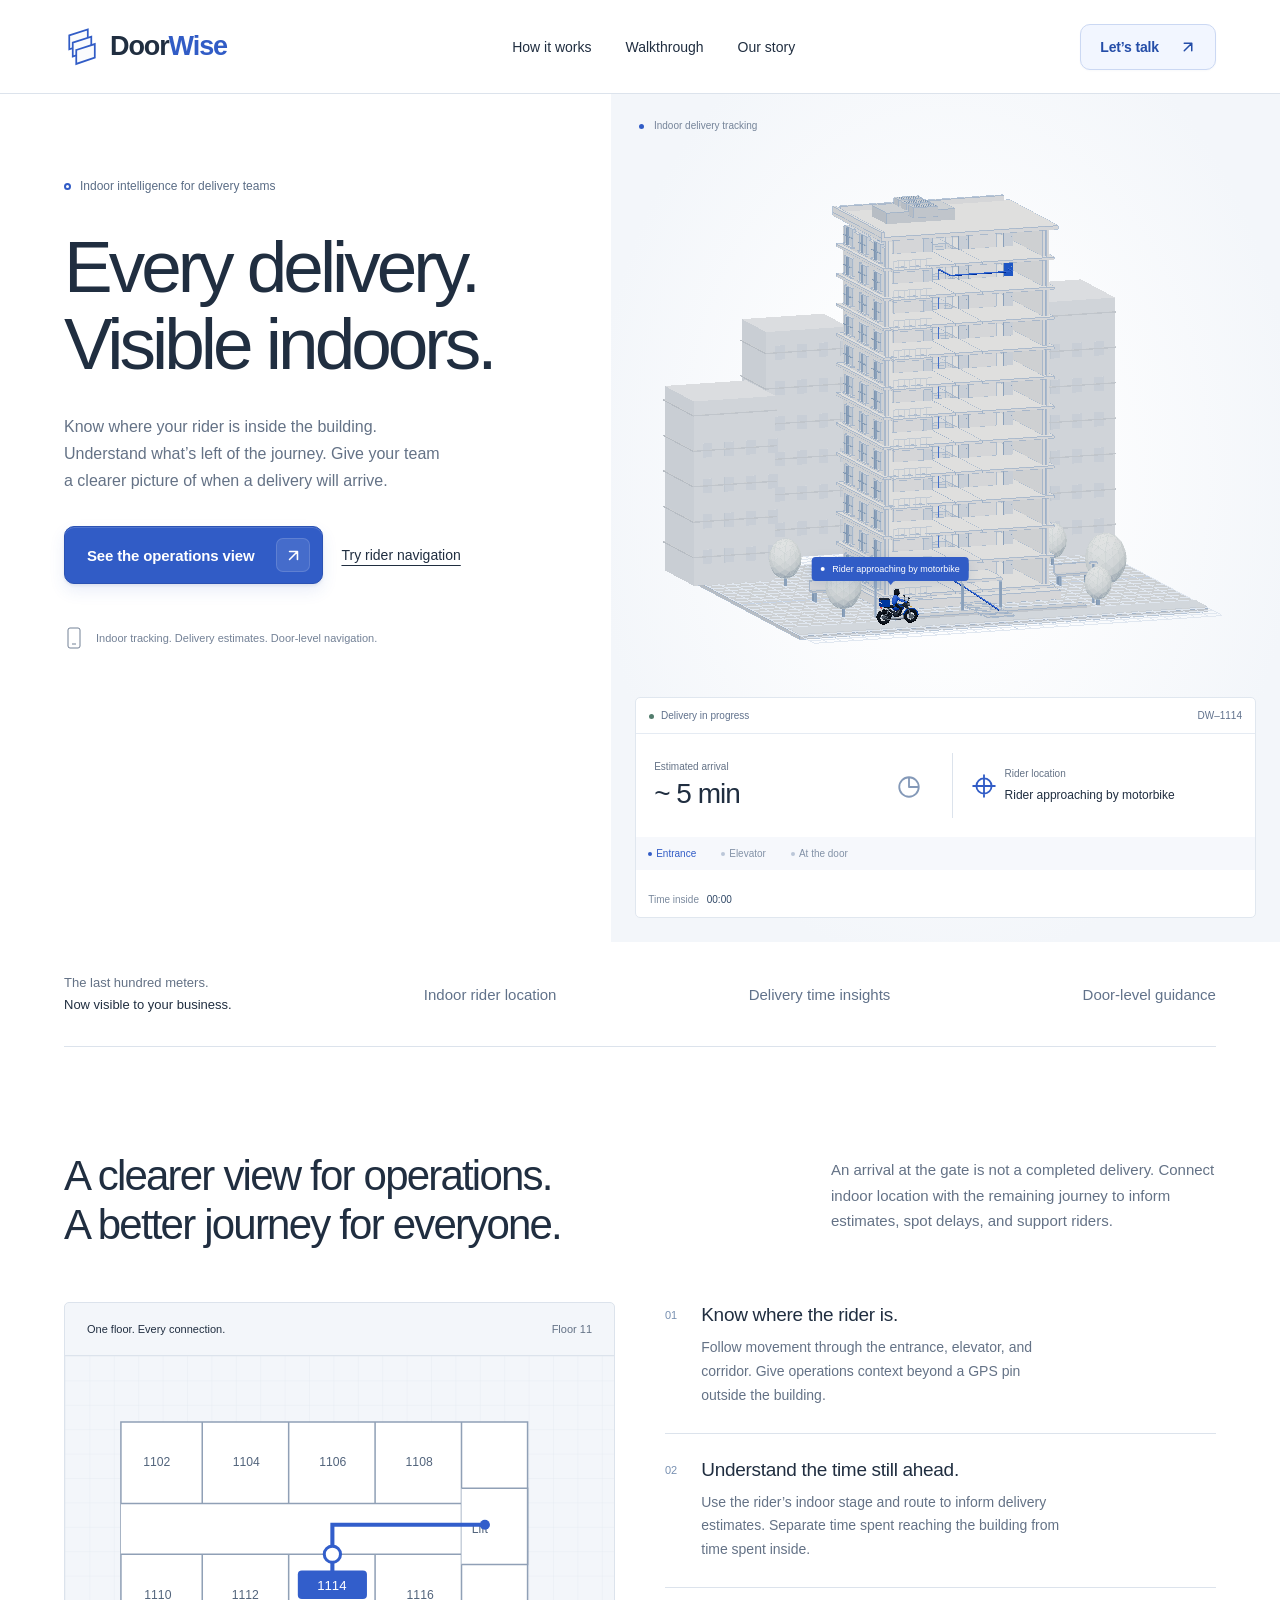
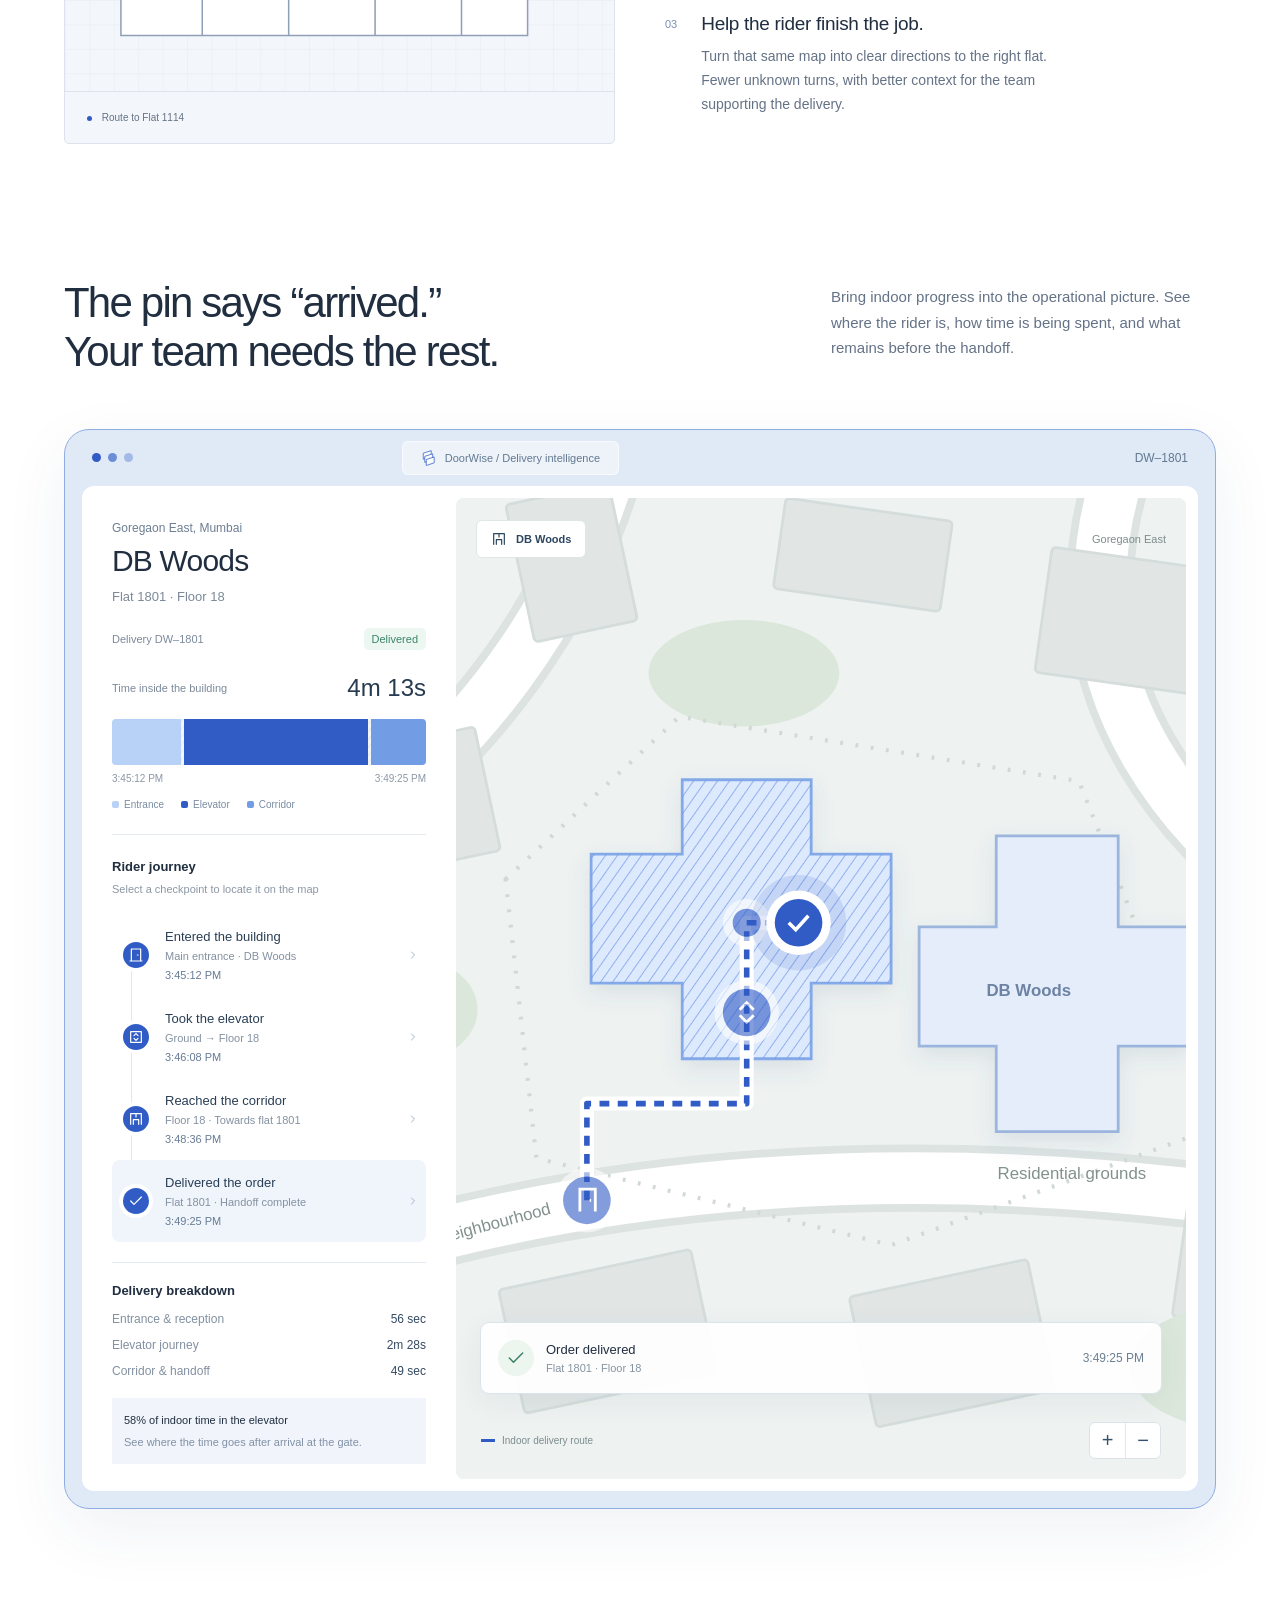
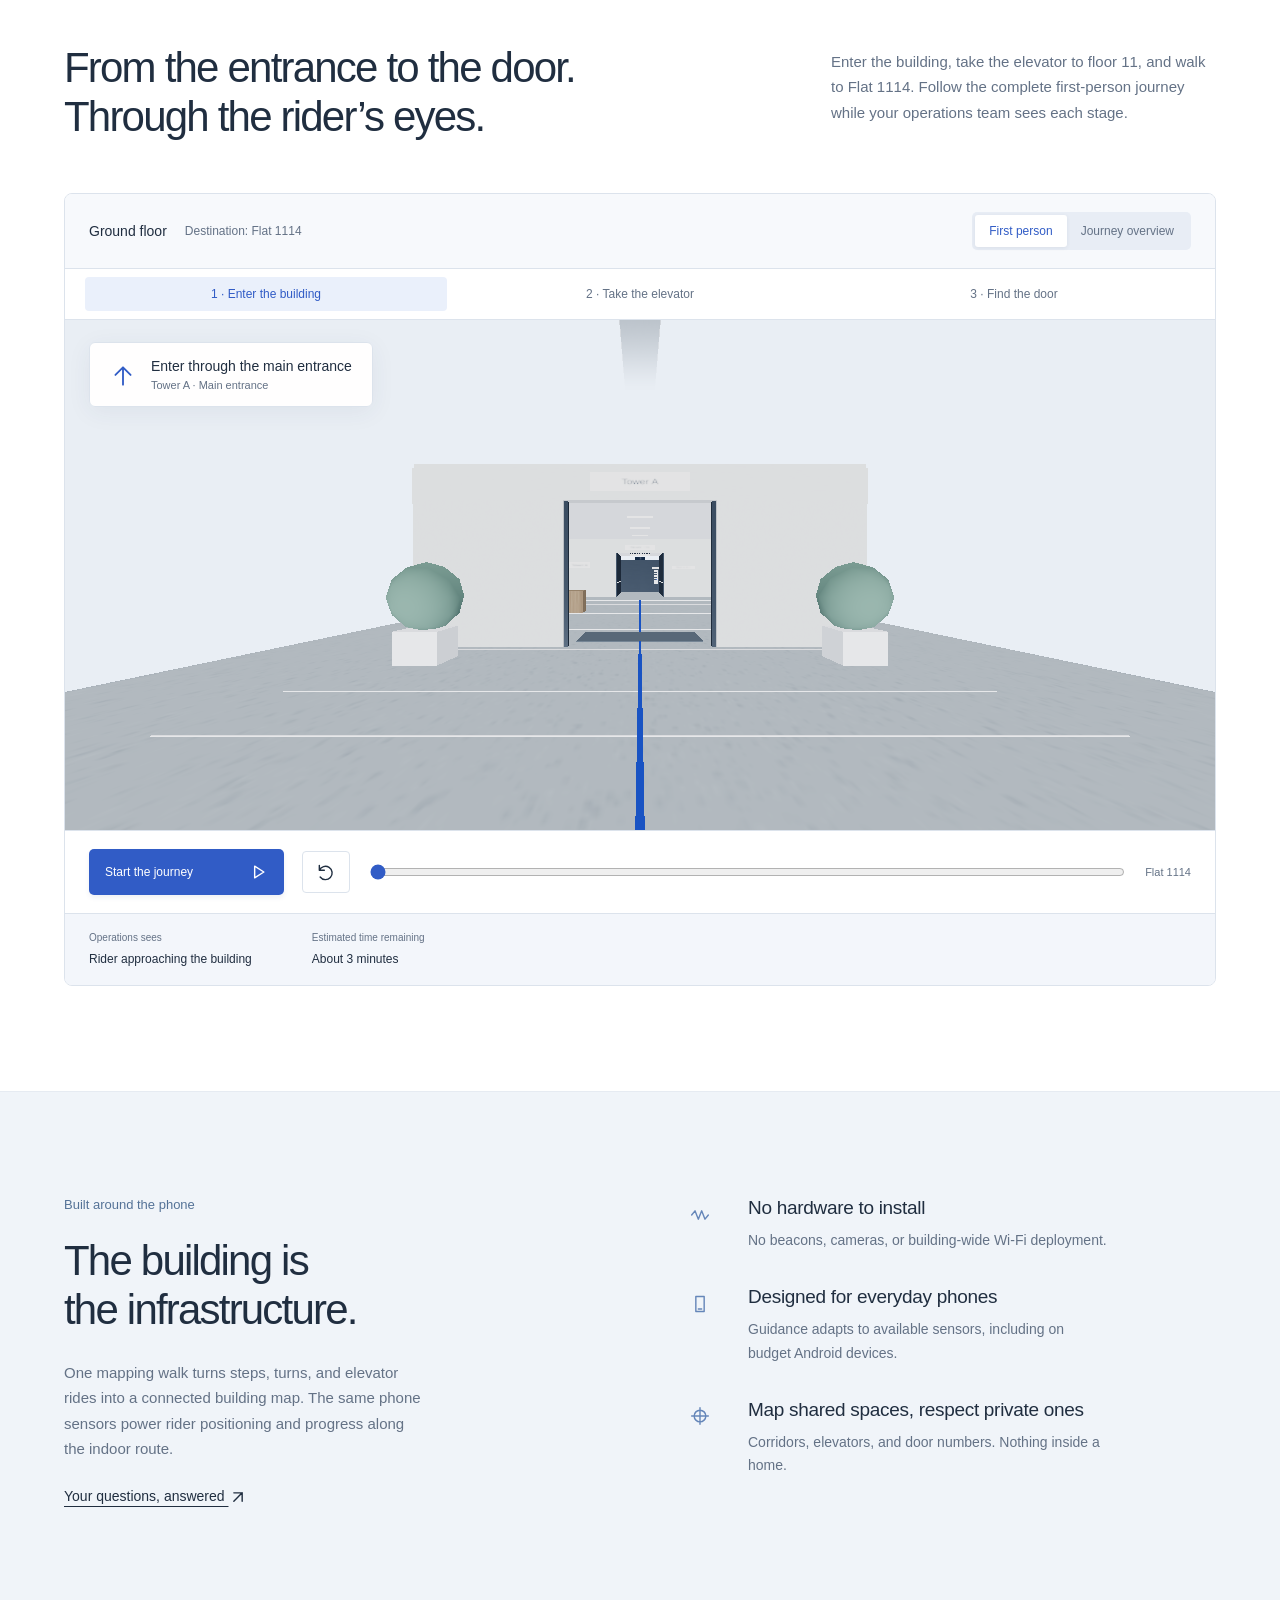
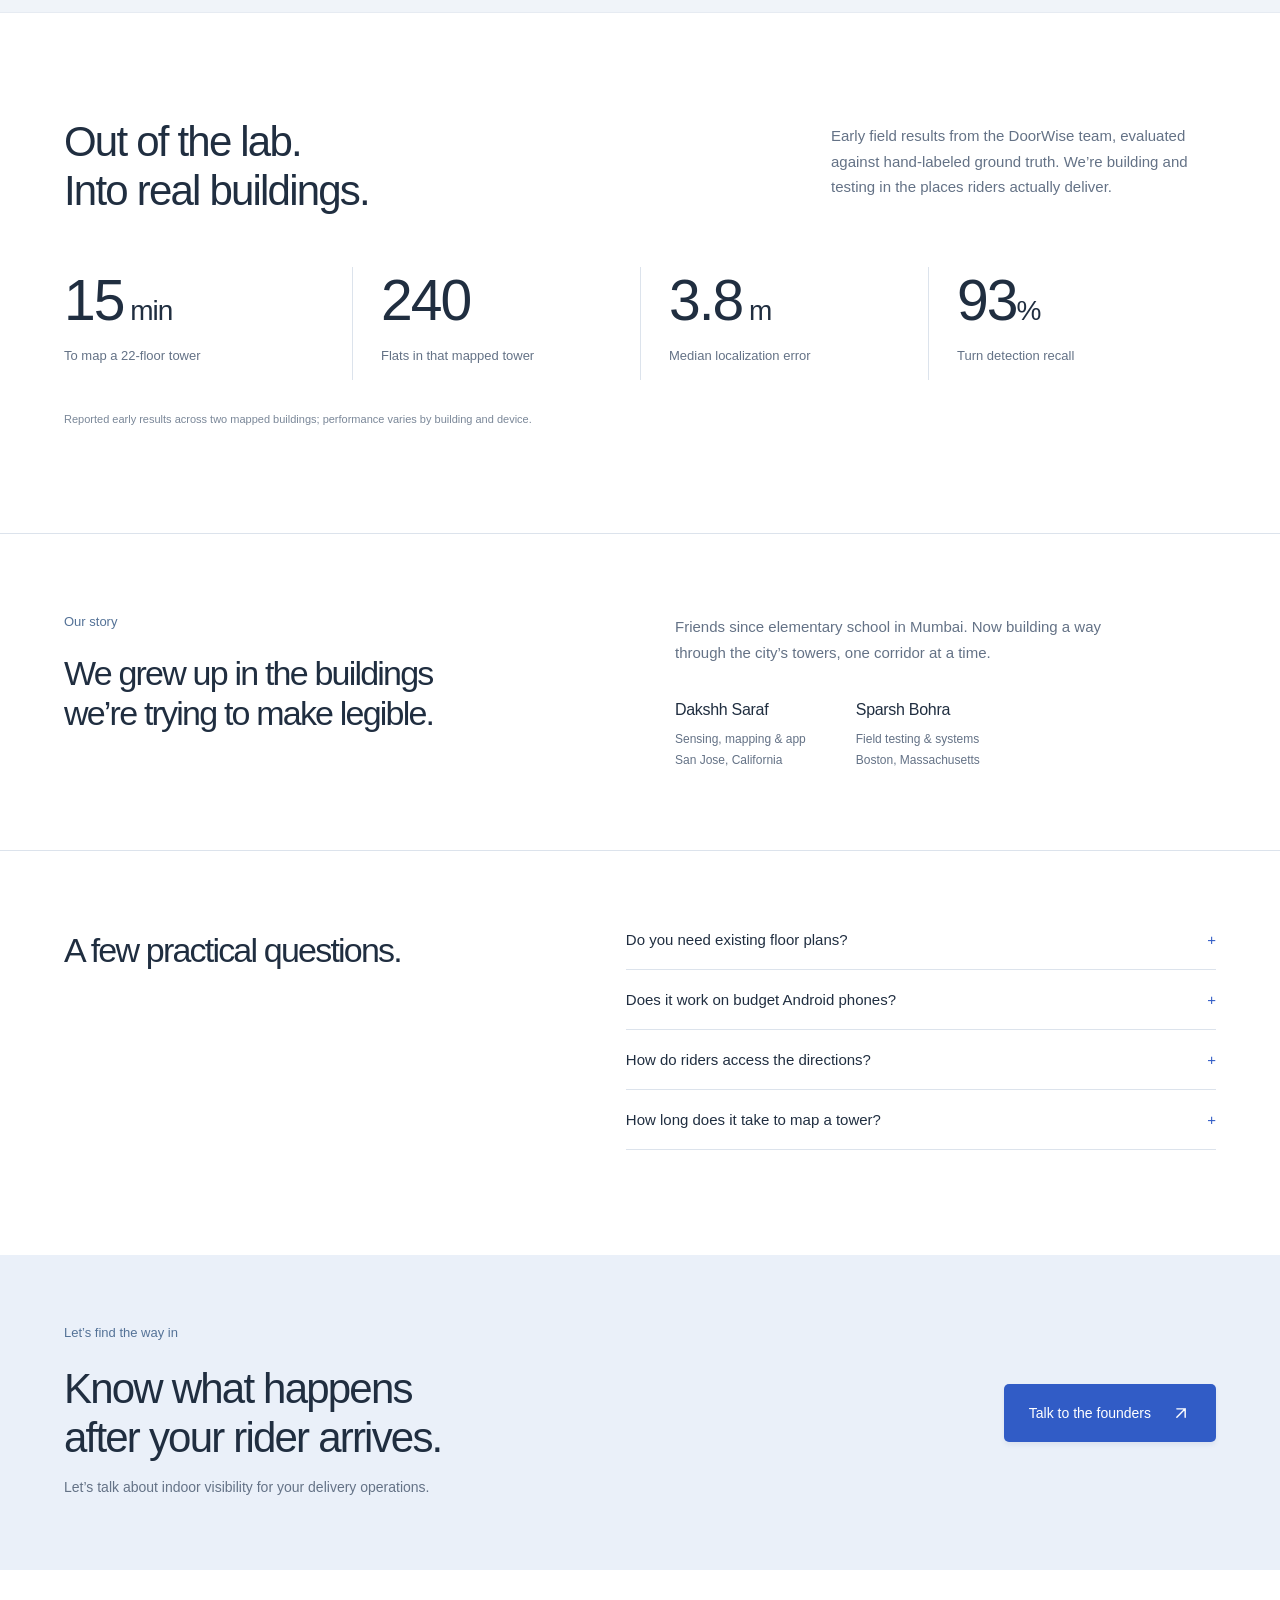
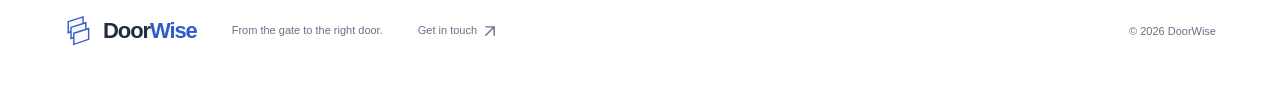
==== commit d3c182c8: "Refine primary buttons and settle hero camera into low front view" ====
--- a/index.html
+++ b/index.html
@@ -1,5 +1,5 @@
 <!doctype html>
-<html lang="en"><head><meta charset="utf-8"><meta name="viewport" content="width=device-width,initial-scale=1"><title>DoorWise — Indoor visibility for delivery teams</title><meta name="description" content="Track riders indoors, understand delivery progress, and inform arrival estimates with DoorWise."><link rel="stylesheet" href="style.css?v=e0209c5a7443"><link rel="icon" type="image/svg+xml" href="logo-mark.svg"><script type="importmap">{"imports":{"three":"./vendor/three.module.js","three/addons/controls/OrbitControls.js":"./vendor/OrbitControls.js"}}</script></head>
+<html lang="en"><head><meta charset="utf-8"><meta name="viewport" content="width=device-width,initial-scale=1"><title>DoorWise — Indoor visibility for delivery teams</title><meta name="description" content="Track riders indoors, understand delivery progress, and inform arrival estimates with DoorWise."><link rel="stylesheet" href="style.css?v=65d3a30c09ca"><link rel="icon" type="image/svg+xml" href="logo-mark.svg"><script type="importmap">{"imports":{"three":"./vendor/three.module.js","three/addons/controls/OrbitControls.js":"./vendor/OrbitControls.js"}}</script></head>
 <body><a class="skip" href="#main">Skip to content</a>
 <header><a class="brand" href="#" aria-label="DoorWise home"><img class="brand-mark" src="logo-mark.svg" width="35" height="40" alt=""><span class="brand-name">Door<span>Wise</span></span></a><nav aria-label="Main navigation"><a href="#how">How it works</a><a href="#walkthrough">Walkthrough</a><a href="#about">Our story</a></nav><a class="nav-contact" href="#contact">Let’s talk <span><svg class="ui-icon" viewBox="0 0 24 24" fill="none" stroke="currentColor" stroke-width="1.7" stroke-linecap="round" stroke-linejoin="round" aria-hidden="true"><path d="M7 17 17 7M7 7h10v10"/></svg></span></a></header>
 <main id="main"><section class="hero"><div class="hero-copy"><div class="intro"><span></span> Indoor intelligence for delivery teams</div><h1>Every delivery.<br>Visible indoors.</h1><p>Know where your rider is inside the building. Understand what’s left of the journey. Give your team a clearer picture of when a delivery will arrive.</p><div class="actions"><a class="primary" href="#insights">See the operations view <span><svg class="ui-icon" viewBox="0 0 24 24" fill="none" stroke="currentColor" stroke-width="1.7" stroke-linecap="round" stroke-linejoin="round" aria-hidden="true"><path d="M7 17 17 7M7 7h10v10"/></svg></span></a><button class="text-link secondary-demo" data-demo>Try rider navigation</button></div><div class="hero-note"><svg width="20" height="24" viewBox="0 0 20 24" fill="none" aria-hidden="true"><rect x="4" y="2" width="12" height="20" rx="2" stroke="currentColor"/><path d="M8 18h4" stroke="currentColor"/></svg><span>Indoor tracking. Delivery estimates. Door-level navigation.</span></div></div>
@@ -11,4 +11,4 @@
 <section id="about" class="about section"><div><span class="section-kicker">Our story</span><h2>We grew up in the buildings<br>we’re trying to make legible.</h2></div><div><p>Friends since elementary school in Mumbai. Now building a way through the city’s towers, one corridor at a time.</p><div class="people"><div><h3>Dakshh Saraf</h3><p>Sensing, mapping & app<br>San Jose, California</p></div><div><h3>Sparsh Bohra</h3><p>Field testing & systems<br>Boston, Massachusetts</p></div></div></div></section>
 <section id="questions" class="faq section"><h2>A few practical questions.</h2><div><details><summary>Do you need existing floor plans?<span>+</span></summary><p>No. A mapper walks the building with a normal phone. Its sensors capture steps, turns, floors, and elevator movement to build the map.</p></details><details><summary>Does it work on budget Android phones?<span>+</span></summary><p>Yes. Guidance adapts to the sensors available. On devices without a barometer or gyroscope, the system can use accelerometer-based elevator detection and step-and-compass guidance.</p></details><details><summary>How do riders access the directions?<span>+</span></summary><p>During pilots, through the DoorWise app. Integration into a delivery platform’s existing rider app is the longer-term path.</p></details><details><summary>How long does it take to map a tower?<span>+</span></summary><p>The team mapped a 22-floor, 240-unit tower in about 15 minutes. Repeating floor layouts reduce the amount of surveying needed; timing depends on the building.</p></details></div></section>
 <section id="contact" class="contact section"><div><span class="section-kicker">Let’s find the way in</span><h2>Know what happens<br>after your rider arrives.</h2><p>Let’s talk about indoor visibility for your delivery operations.</p></div><a class="primary" href="mailto:dakshhsaraf@gmail.com">Talk to the founders <span><svg class="ui-icon" viewBox="0 0 24 24" fill="none" stroke="currentColor" stroke-width="1.7" stroke-linecap="round" stroke-linejoin="round" aria-hidden="true"><path d="M7 17 17 7M7 7h10v10"/></svg></span></a></section></main><footer><a class="brand" href="#" aria-label="DoorWise home"><img class="brand-mark" src="logo-mark.svg" width="35" height="40" alt=""><span class="brand-name">Door<span>Wise</span></span></a><p>From the gate to the right door.</p><a href="mailto:dakshhsaraf@gmail.com">Get in touch <svg class="ui-icon" viewBox="0 0 24 24" fill="none" stroke="currentColor" stroke-width="1.7" stroke-linecap="round" stroke-linejoin="round" aria-hidden="true"><path d="M7 17 17 7M7 7h10v10"/></svg></a><span>© 2026 DoorWise</span></footer>
-<dialog id="demo-dialog"><div class="dialog-head"><div><strong>Explore the mapped building</strong><span>Original DoorWise field demo</span></div><button id="close-demo" aria-label="Close building demo">✕</button></div><iframe title="DoorWise interactive field map" data-src="demo.html"></iframe></dialog><script type="module" src="scene.js?v=e0209c5a7443"></script><script type="module" src="walkthrough-loader.js?v=e0209c5a7443"></script><script src="ui.js?v=e0209c5a7443"></script></body></html>
+<dialog id="demo-dialog"><div class="dialog-head"><div><strong>Explore the mapped building</strong><span>Original DoorWise field demo</span></div><button id="close-demo" aria-label="Close building demo">✕</button></div><iframe title="DoorWise interactive field map" data-src="demo.html"></iframe></dialog><script type="module" src="scene.js?v=65d3a30c09ca"></script><script type="module" src="walkthrough-loader.js?v=65d3a30c09ca"></script><script src="ui.js?v=65d3a30c09ca"></script></body></html>
--- a/style.css
+++ b/style.css
@@ -44,3 +44,19 @@
 
 /* A still delivery overview; interaction is only on request. */
 .dw-v3 .dw-map-route{animation:none}.dw-v3 .dw-map-svg,.dw-v3 .dw-marker{transition:none}
+
+/* Main calls to action: a shared shape with a distinct primary emphasis. */
+.hero .actions{gap:18px;flex-wrap:wrap}
+.hero .actions>.primary,header>.nav-contact{display:inline-flex;align-items:center;justify-content:center;font-weight:600;letter-spacing:-.15px;white-space:nowrap;border-radius:10px;transition:background .18s,box-shadow .18s,transform .18s}
+.hero .actions>.primary{min-height:58px;padding:10px 12px 10px 22px;gap:22px;font-size:15px;background:#315cc6;border:1px solid #2b52b3;box-shadow:0 2px 3px #172f6414,0 7px 16px #315cc61a,inset 0 1px #ffffff26}
+.hero .actions>.primary>span{width:34px;height:34px;display:grid;place-items:center;flex-shrink:0;background:#ffffff19;border:1px solid #ffffff24;border-radius:7px}
+.hero .actions>.primary .ui-icon{width:19px;height:19px;stroke-width:2}
+.hero .actions>.primary:hover{background:#244eaf;box-shadow:0 4px 8px #172f6418,0 10px 22px #315cc626;transform:translateY(-1px)}
+header>.nav-contact{min-height:46px;padding:10px 15px 10px 19px;gap:17px;font-size:14px;color:#244da8;background:#f2f6ff;border:1px solid #cbd8f3;box-shadow:0 1px 2px #203d7708}
+header>.nav-contact>span{margin:0;width:24px;height:24px;display:grid;place-items:center}
+header>.nav-contact .ui-icon{width:18px;height:18px;stroke-width:2}
+header>.nav-contact:hover{background:#e5edff;border-color:#9cb5e8;transform:translateY(-1px)}
+.hero .actions>.primary:active,header>.nav-contact:active{transform:translateY(1px);box-shadow:none}
+.hero .actions>.primary:focus-visible,header>.nav-contact:focus-visible{outline:3px solid #7194ed;outline-offset:4px}
+@media(max-width:480px){.hero .actions>.primary{min-height:56px;font-size:14px;padding-left:18px;gap:16px}header>.nav-contact{min-height:44px;padding:8px 12px;gap:10px}}
+@media(prefers-reduced-motion:reduce){.hero .actions>.primary,header>.nav-contact{transition:none}.hero .actions>.primary:hover,header>.nav-contact:hover{transform:none}}
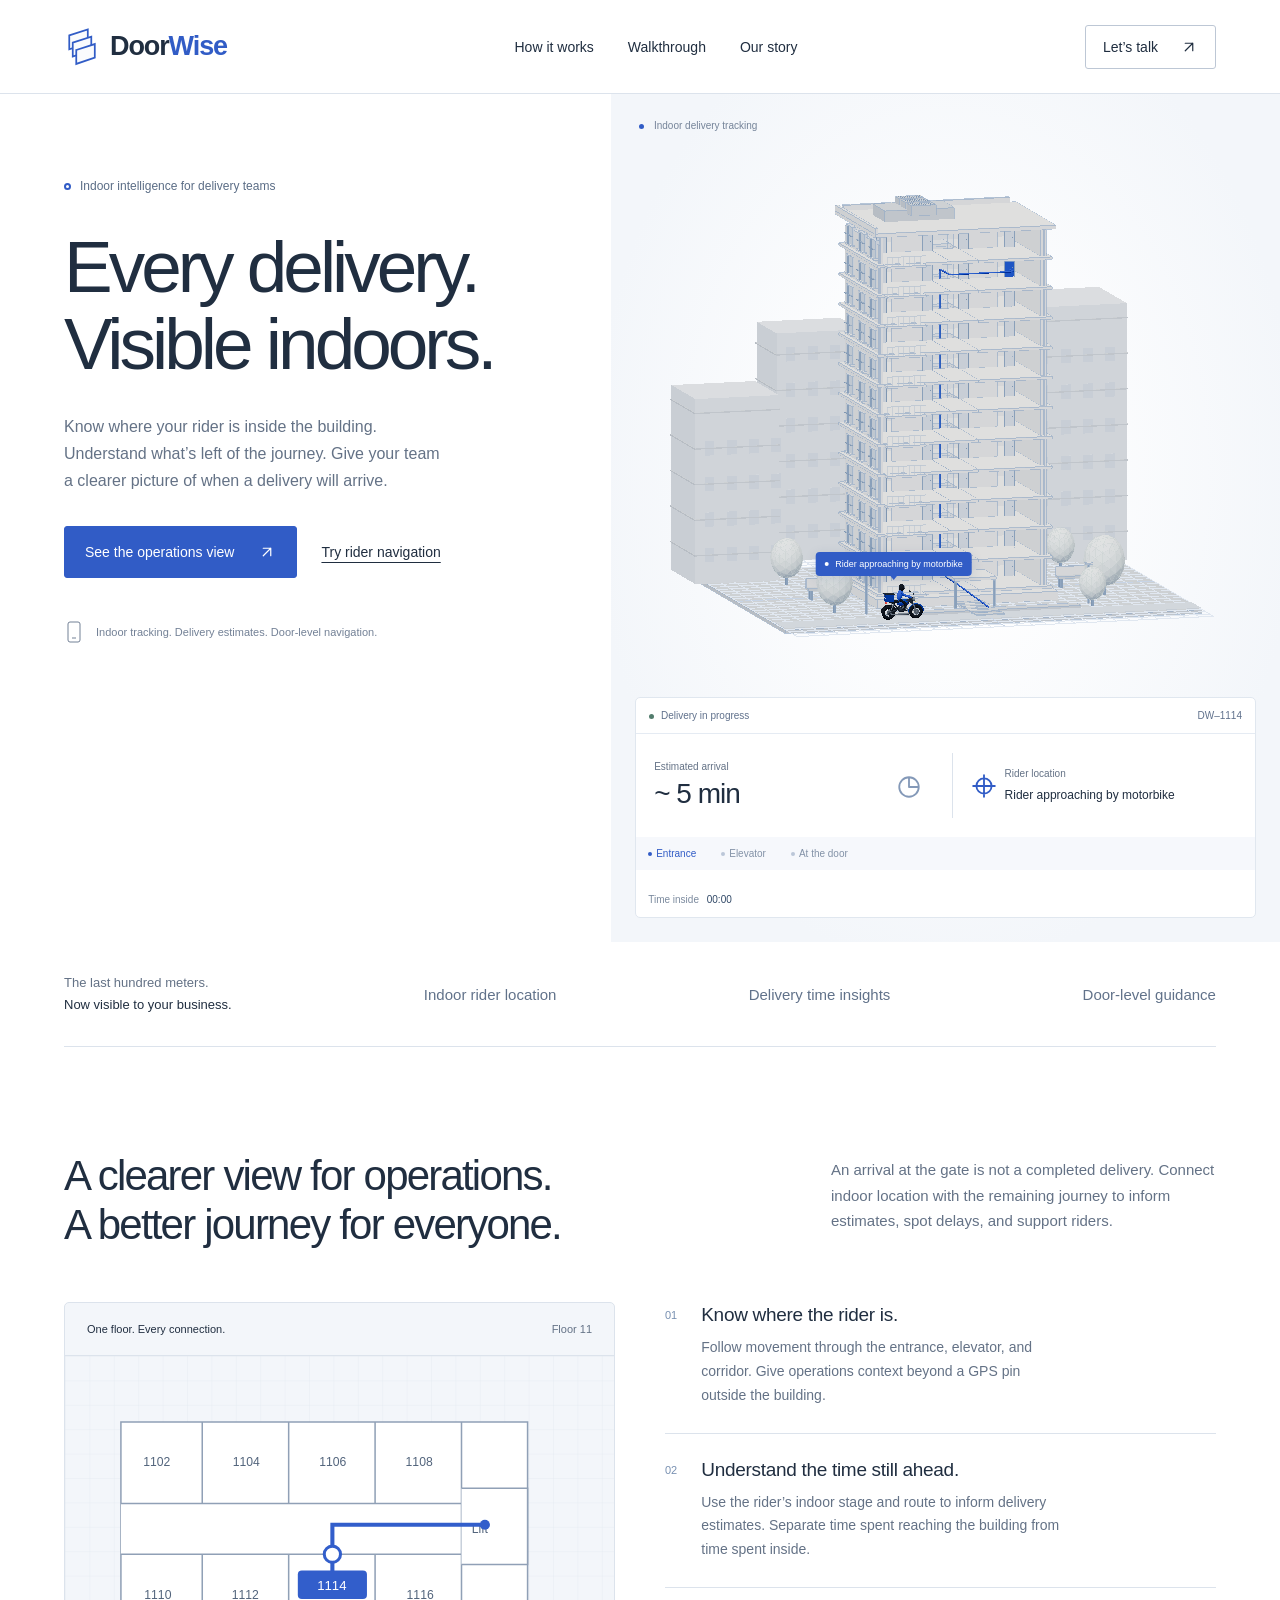
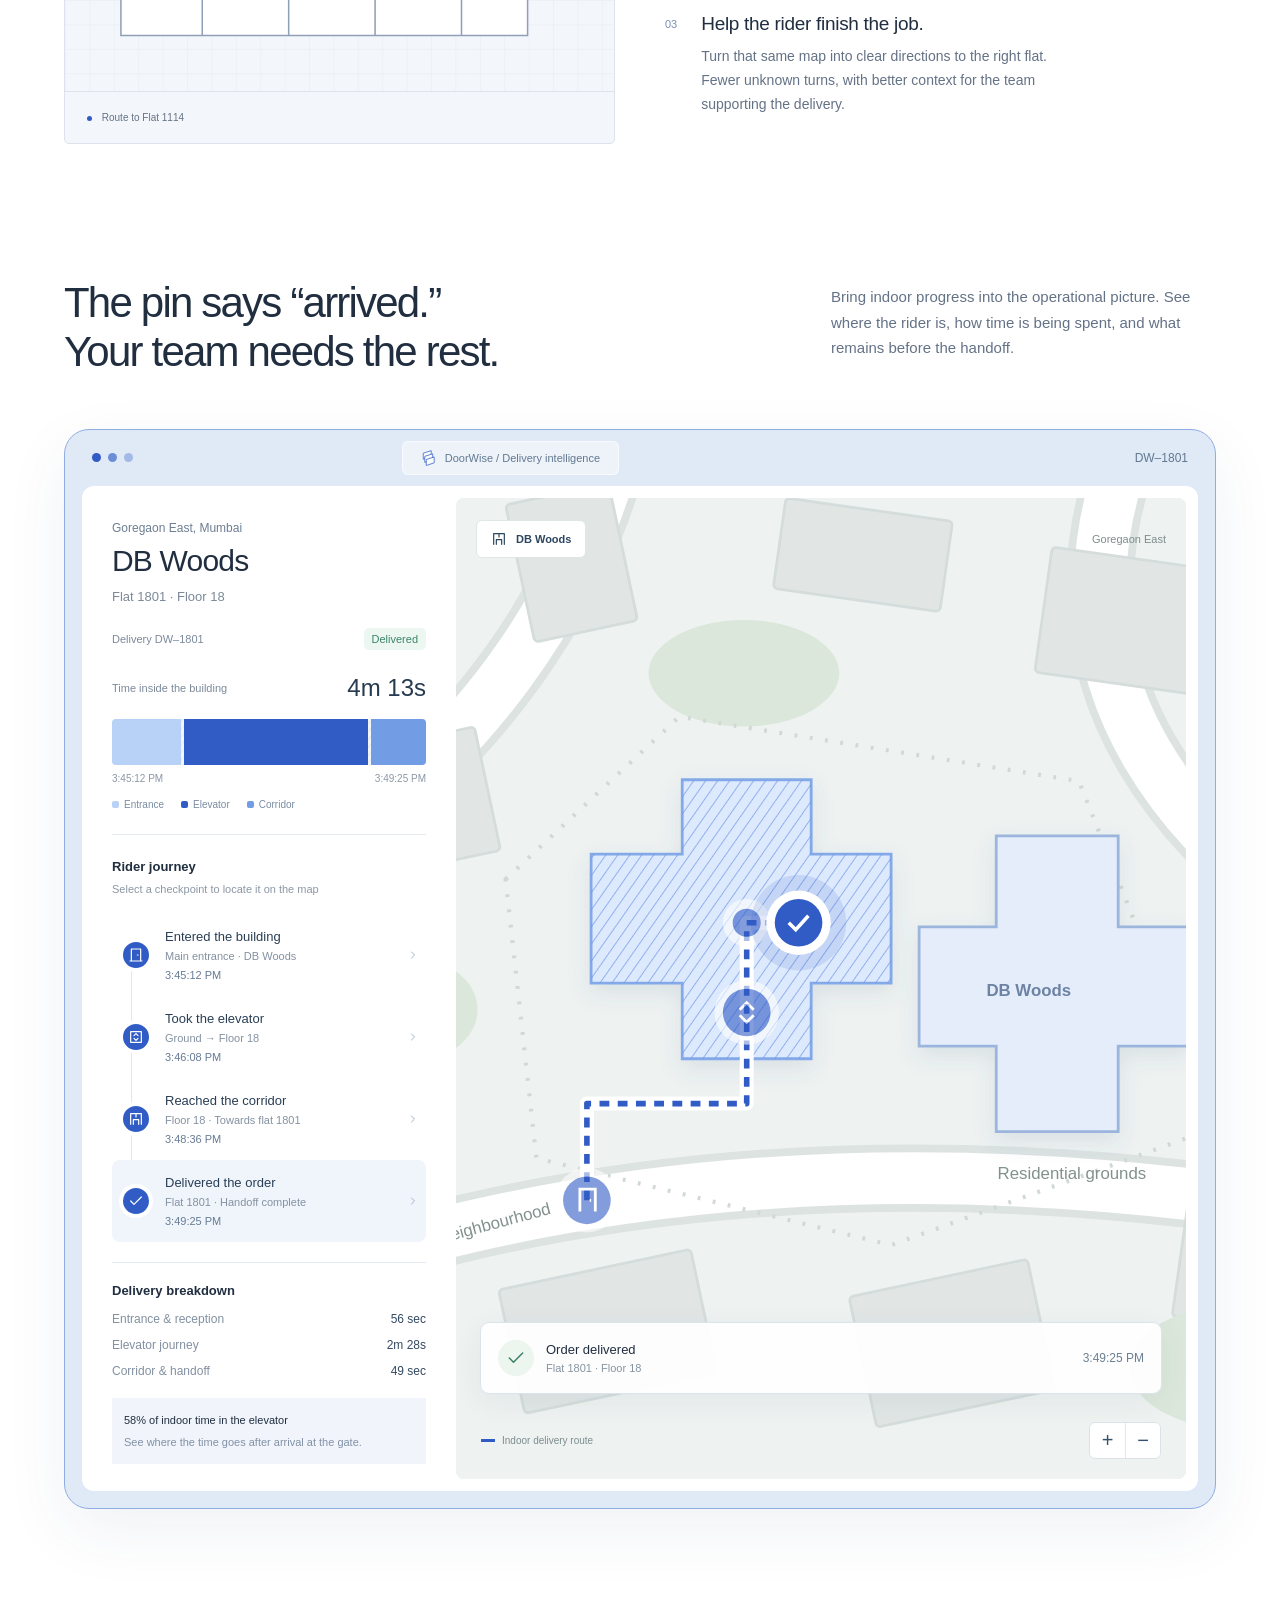
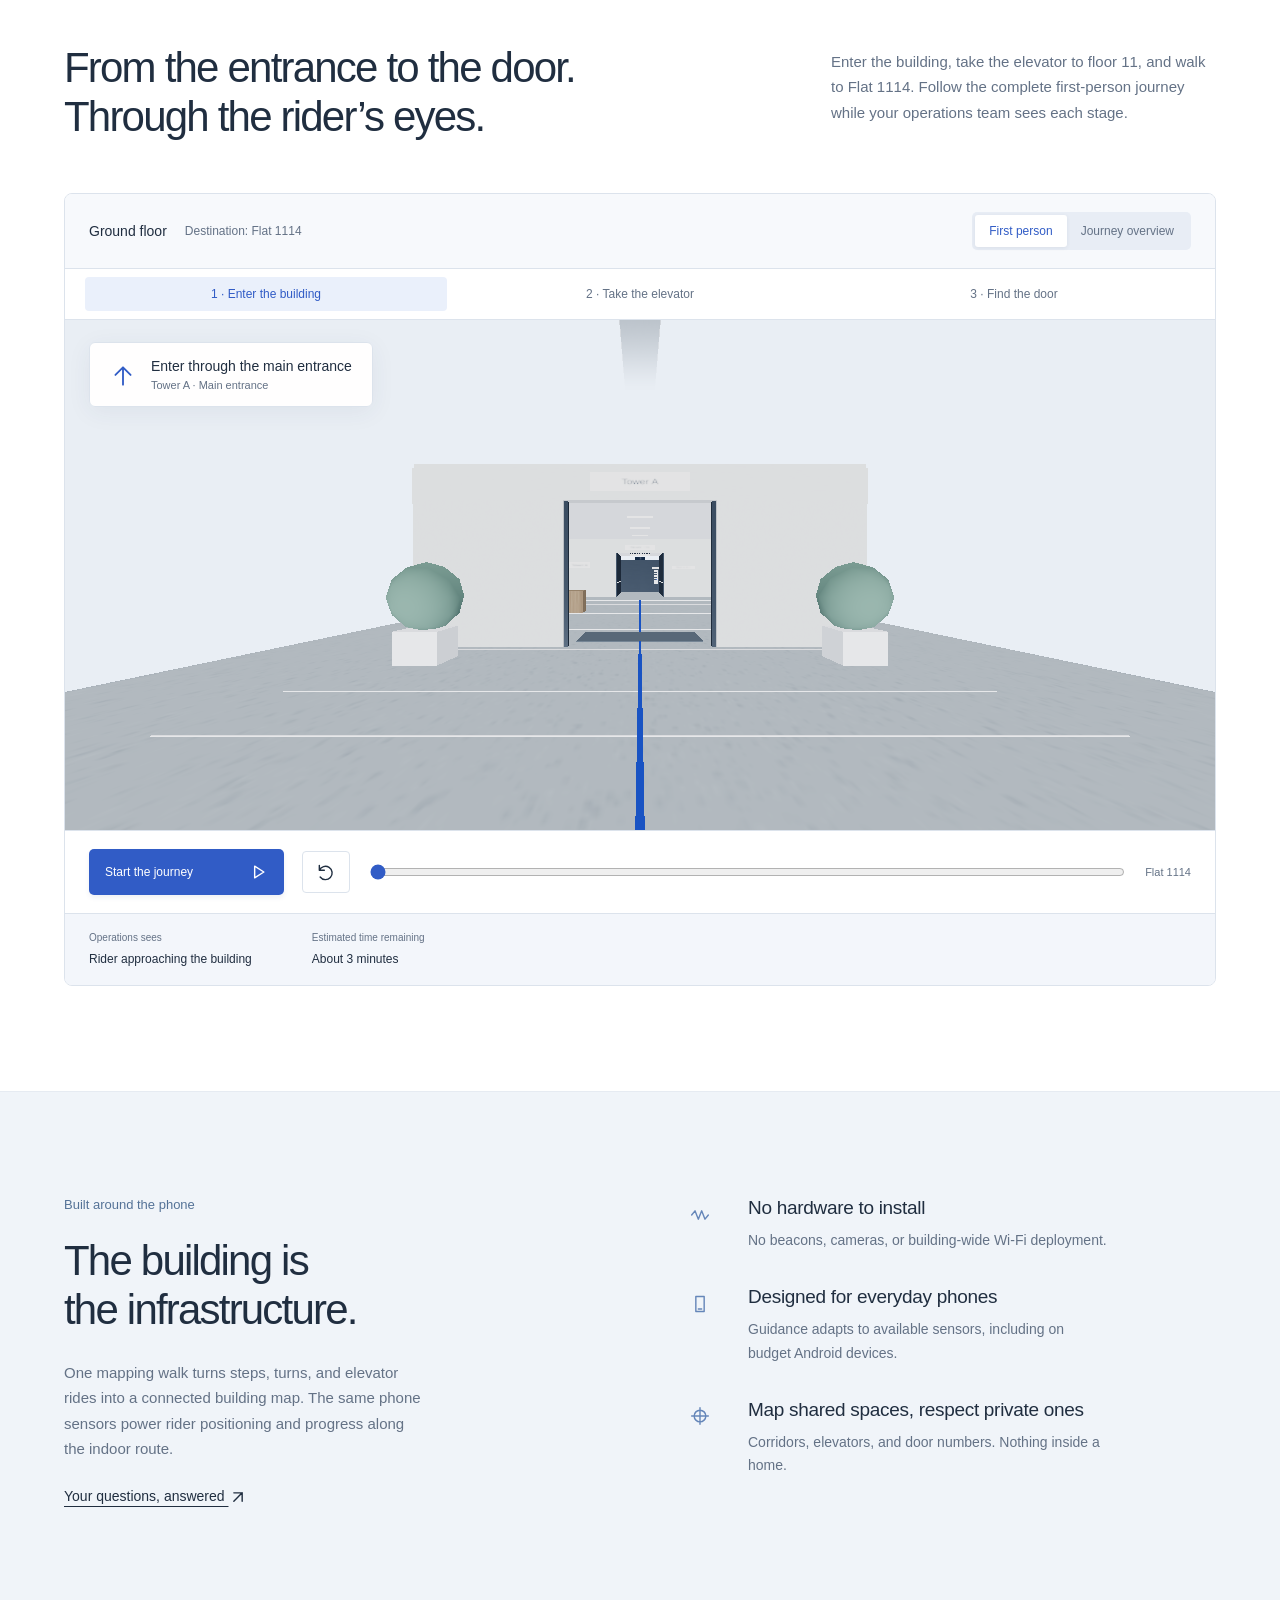
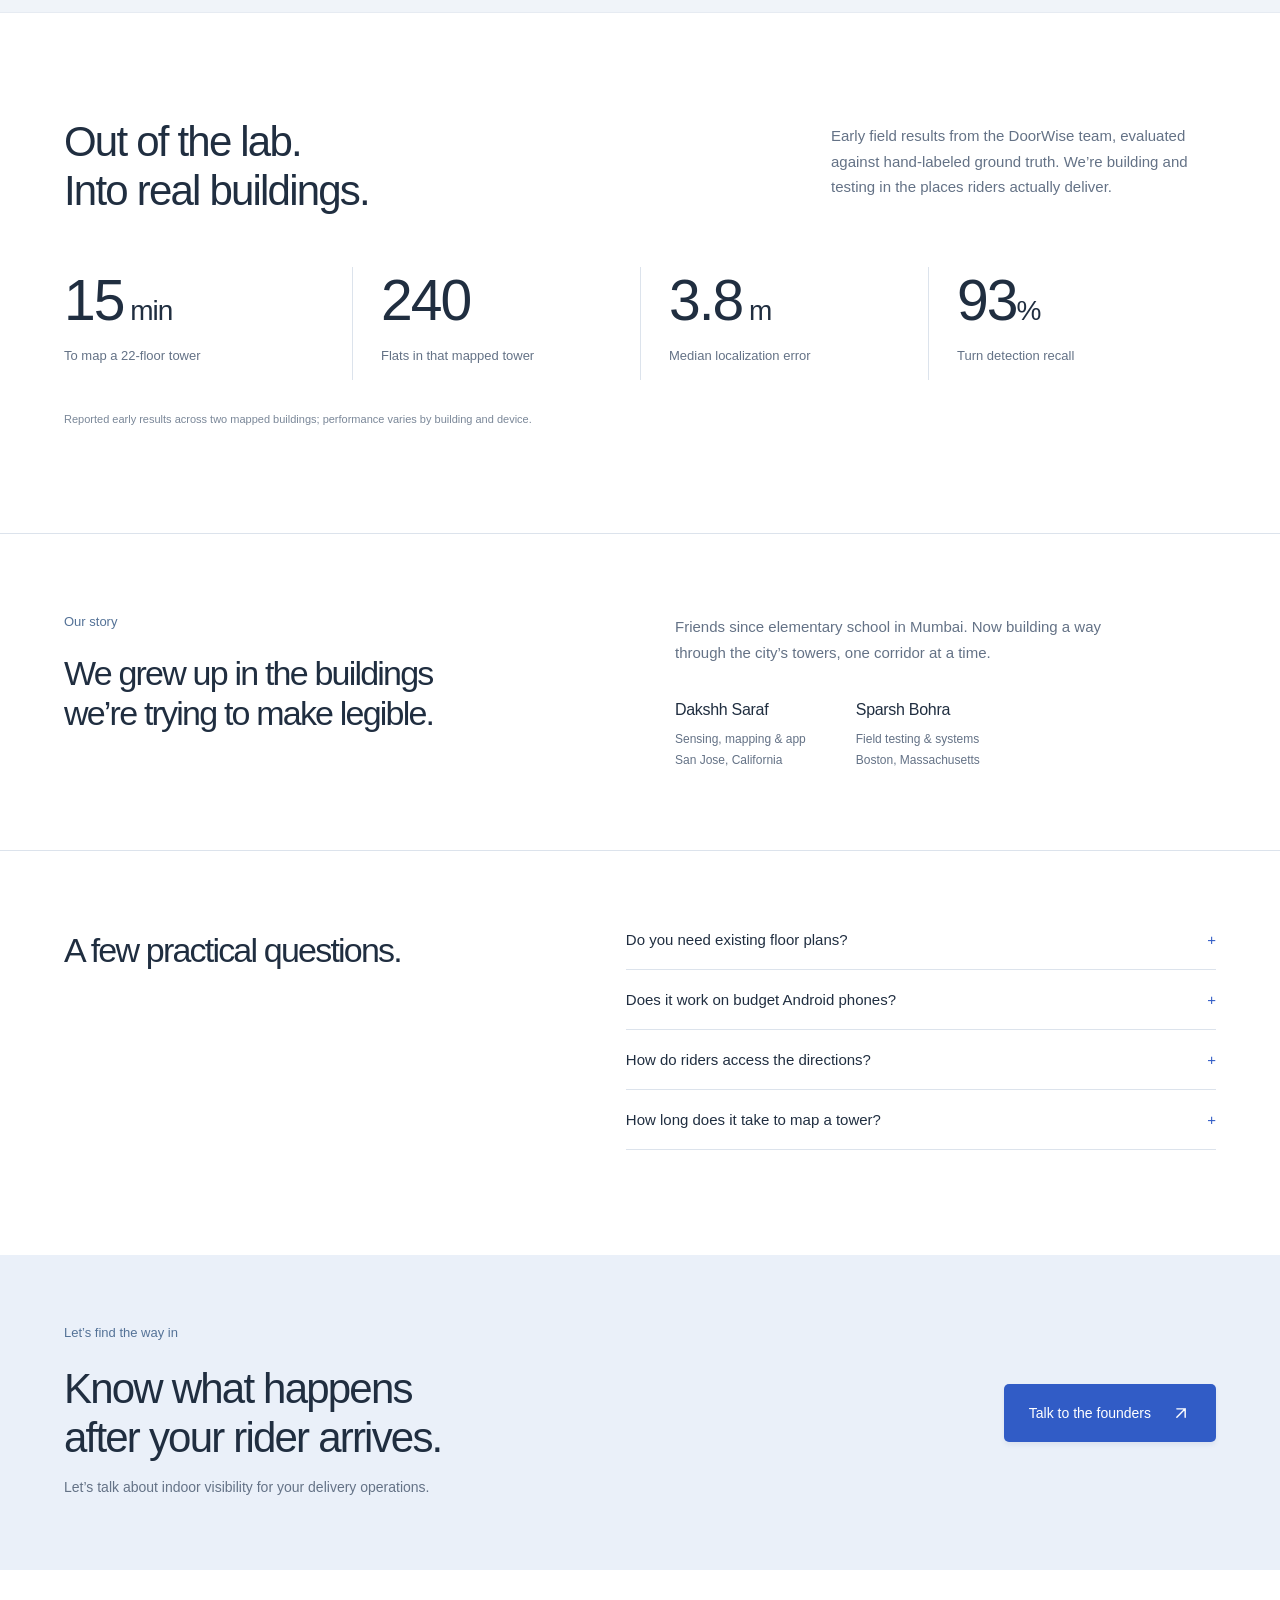
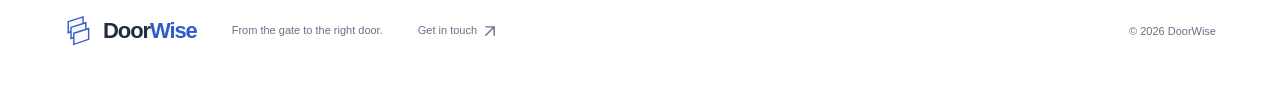
==== commit c0df62dd: "Simplify homepage buttons with flat styling and plain arrows" ====
--- a/index.html
+++ b/index.html
@@ -1,5 +1,5 @@
 <!doctype html>
-<html lang="en"><head><meta charset="utf-8"><meta name="viewport" content="width=device-width,initial-scale=1"><title>DoorWise — Indoor visibility for delivery teams</title><meta name="description" content="Track riders indoors, understand delivery progress, and inform arrival estimates with DoorWise."><link rel="stylesheet" href="style.css?v=65d3a30c09ca"><link rel="icon" type="image/svg+xml" href="logo-mark.svg"><script type="importmap">{"imports":{"three":"./vendor/three.module.js","three/addons/controls/OrbitControls.js":"./vendor/OrbitControls.js"}}</script></head>
+<html lang="en"><head><meta charset="utf-8"><meta name="viewport" content="width=device-width,initial-scale=1"><title>DoorWise — Indoor visibility for delivery teams</title><meta name="description" content="Track riders indoors, understand delivery progress, and inform arrival estimates with DoorWise."><link rel="stylesheet" href="style.css?v=20967f89d3d1"><link rel="icon" type="image/svg+xml" href="logo-mark.svg"><script type="importmap">{"imports":{"three":"./vendor/three.module.js","three/addons/controls/OrbitControls.js":"./vendor/OrbitControls.js"}}</script></head>
 <body><a class="skip" href="#main">Skip to content</a>
 <header><a class="brand" href="#" aria-label="DoorWise home"><img class="brand-mark" src="logo-mark.svg" width="35" height="40" alt=""><span class="brand-name">Door<span>Wise</span></span></a><nav aria-label="Main navigation"><a href="#how">How it works</a><a href="#walkthrough">Walkthrough</a><a href="#about">Our story</a></nav><a class="nav-contact" href="#contact">Let’s talk <span><svg class="ui-icon" viewBox="0 0 24 24" fill="none" stroke="currentColor" stroke-width="1.7" stroke-linecap="round" stroke-linejoin="round" aria-hidden="true"><path d="M7 17 17 7M7 7h10v10"/></svg></span></a></header>
 <main id="main"><section class="hero"><div class="hero-copy"><div class="intro"><span></span> Indoor intelligence for delivery teams</div><h1>Every delivery.<br>Visible indoors.</h1><p>Know where your rider is inside the building. Understand what’s left of the journey. Give your team a clearer picture of when a delivery will arrive.</p><div class="actions"><a class="primary" href="#insights">See the operations view <span><svg class="ui-icon" viewBox="0 0 24 24" fill="none" stroke="currentColor" stroke-width="1.7" stroke-linecap="round" stroke-linejoin="round" aria-hidden="true"><path d="M7 17 17 7M7 7h10v10"/></svg></span></a><button class="text-link secondary-demo" data-demo>Try rider navigation</button></div><div class="hero-note"><svg width="20" height="24" viewBox="0 0 20 24" fill="none" aria-hidden="true"><rect x="4" y="2" width="12" height="20" rx="2" stroke="currentColor"/><path d="M8 18h4" stroke="currentColor"/></svg><span>Indoor tracking. Delivery estimates. Door-level navigation.</span></div></div>
@@ -11,4 +11,4 @@
 <section id="about" class="about section"><div><span class="section-kicker">Our story</span><h2>We grew up in the buildings<br>we’re trying to make legible.</h2></div><div><p>Friends since elementary school in Mumbai. Now building a way through the city’s towers, one corridor at a time.</p><div class="people"><div><h3>Dakshh Saraf</h3><p>Sensing, mapping & app<br>San Jose, California</p></div><div><h3>Sparsh Bohra</h3><p>Field testing & systems<br>Boston, Massachusetts</p></div></div></div></section>
 <section id="questions" class="faq section"><h2>A few practical questions.</h2><div><details><summary>Do you need existing floor plans?<span>+</span></summary><p>No. A mapper walks the building with a normal phone. Its sensors capture steps, turns, floors, and elevator movement to build the map.</p></details><details><summary>Does it work on budget Android phones?<span>+</span></summary><p>Yes. Guidance adapts to the sensors available. On devices without a barometer or gyroscope, the system can use accelerometer-based elevator detection and step-and-compass guidance.</p></details><details><summary>How do riders access the directions?<span>+</span></summary><p>During pilots, through the DoorWise app. Integration into a delivery platform’s existing rider app is the longer-term path.</p></details><details><summary>How long does it take to map a tower?<span>+</span></summary><p>The team mapped a 22-floor, 240-unit tower in about 15 minutes. Repeating floor layouts reduce the amount of surveying needed; timing depends on the building.</p></details></div></section>
 <section id="contact" class="contact section"><div><span class="section-kicker">Let’s find the way in</span><h2>Know what happens<br>after your rider arrives.</h2><p>Let’s talk about indoor visibility for your delivery operations.</p></div><a class="primary" href="mailto:dakshhsaraf@gmail.com">Talk to the founders <span><svg class="ui-icon" viewBox="0 0 24 24" fill="none" stroke="currentColor" stroke-width="1.7" stroke-linecap="round" stroke-linejoin="round" aria-hidden="true"><path d="M7 17 17 7M7 7h10v10"/></svg></span></a></section></main><footer><a class="brand" href="#" aria-label="DoorWise home"><img class="brand-mark" src="logo-mark.svg" width="35" height="40" alt=""><span class="brand-name">Door<span>Wise</span></span></a><p>From the gate to the right door.</p><a href="mailto:dakshhsaraf@gmail.com">Get in touch <svg class="ui-icon" viewBox="0 0 24 24" fill="none" stroke="currentColor" stroke-width="1.7" stroke-linecap="round" stroke-linejoin="round" aria-hidden="true"><path d="M7 17 17 7M7 7h10v10"/></svg></a><span>© 2026 DoorWise</span></footer>
-<dialog id="demo-dialog"><div class="dialog-head"><div><strong>Explore the mapped building</strong><span>Original DoorWise field demo</span></div><button id="close-demo" aria-label="Close building demo">✕</button></div><iframe title="DoorWise interactive field map" data-src="demo.html"></iframe></dialog><script type="module" src="scene.js?v=65d3a30c09ca"></script><script type="module" src="walkthrough-loader.js?v=65d3a30c09ca"></script><script src="ui.js?v=65d3a30c09ca"></script></body></html>
+<dialog id="demo-dialog"><div class="dialog-head"><div><strong>Explore the mapped building</strong><span>Original DoorWise field demo</span></div><button id="close-demo" aria-label="Close building demo">✕</button></div><iframe title="DoorWise interactive field map" data-src="demo.html"></iframe></dialog><script type="module" src="scene.js?v=20967f89d3d1"></script><script type="module" src="walkthrough-loader.js?v=20967f89d3d1"></script><script src="ui.js?v=20967f89d3d1"></script></body></html>
--- a/style.css
+++ b/style.css
@@ -45,18 +45,14 @@
 /* A still delivery overview; interaction is only on request. */
 .dw-v3 .dw-map-route{animation:none}.dw-v3 .dw-map-svg,.dw-v3 .dw-marker{transition:none}
 
-/* Main calls to action: a shared shape with a distinct primary emphasis. */
-.hero .actions{gap:18px;flex-wrap:wrap}
-.hero .actions>.primary,header>.nav-contact{display:inline-flex;align-items:center;justify-content:center;font-weight:600;letter-spacing:-.15px;white-space:nowrap;border-radius:10px;transition:background .18s,box-shadow .18s,transform .18s}
-.hero .actions>.primary{min-height:58px;padding:10px 12px 10px 22px;gap:22px;font-size:15px;background:#315cc6;border:1px solid #2b52b3;box-shadow:0 2px 3px #172f6414,0 7px 16px #315cc61a,inset 0 1px #ffffff26}
-.hero .actions>.primary>span{width:34px;height:34px;display:grid;place-items:center;flex-shrink:0;background:#ffffff19;border:1px solid #ffffff24;border-radius:7px}
-.hero .actions>.primary .ui-icon{width:19px;height:19px;stroke-width:2}
-.hero .actions>.primary:hover{background:#244eaf;box-shadow:0 4px 8px #172f6418,0 10px 22px #315cc626;transform:translateY(-1px)}
-header>.nav-contact{min-height:46px;padding:10px 15px 10px 19px;gap:17px;font-size:14px;color:#244da8;background:#f2f6ff;border:1px solid #cbd8f3;box-shadow:0 1px 2px #203d7708}
-header>.nav-contact>span{margin:0;width:24px;height:24px;display:grid;place-items:center}
-header>.nav-contact .ui-icon{width:18px;height:18px;stroke-width:2}
-header>.nav-contact:hover{background:#e5edff;border-color:#9cb5e8;transform:translateY(-1px)}
-.hero .actions>.primary:active,header>.nav-contact:active{transform:translateY(1px);box-shadow:none}
-.hero .actions>.primary:focus-visible,header>.nav-contact:focus-visible{outline:3px solid #7194ed;outline-offset:4px}
-@media(max-width:480px){.hero .actions>.primary{min-height:56px;font-size:14px;padding-left:18px;gap:16px}header>.nav-contact{min-height:44px;padding:8px 12px;gap:10px}}
-@media(prefers-reduced-motion:reduce){.hero .actions>.primary,header>.nav-contact{transition:none}.hero .actions>.primary:hover,header>.nav-contact:hover{transform:none}}
+/* Quiet, flat calls to action. */
+.hero .actions{gap:24px;flex-wrap:wrap}
+.hero .actions>.primary,header>.nav-contact{display:inline-flex;align-items:center;justify-content:center;font-weight:400;white-space:nowrap;border-radius:3px;box-shadow:none;transform:none}
+.hero .actions>.primary{min-height:52px;padding:14px 20px;gap:24px;font-size:14px;background:#315cc6;border:1px solid #315cc6}
+.hero .actions>.primary>span,header>.nav-contact>span{display:inline-flex;align-items:center;justify-content:center;margin:0;background:none;border:0;border-radius:0}
+.hero .actions>.primary .ui-icon,header>.nav-contact .ui-icon{width:18px;height:18px;stroke-width:1.6}
+.hero .actions>.primary:hover{background:#284eac;border-color:#284eac;box-shadow:none;transform:none}
+header>.nav-contact{min-height:44px;padding:10px 17px;gap:22px;font-size:14px;color:#202e40;background:#fff;border:1px solid #bdc7d5}
+header>.nav-contact:hover{background:#f7f9fc;border-color:#6b7d95;transform:none;box-shadow:none}
+.hero .actions>.primary:focus-visible,header>.nav-contact:focus-visible{outline:2px solid #315cc6;outline-offset:4px}
+@media(max-width:480px){.hero .actions>.primary{gap:18px;padding:14px 18px}header>.nav-contact{padding:10px 12px;gap:12px}}
